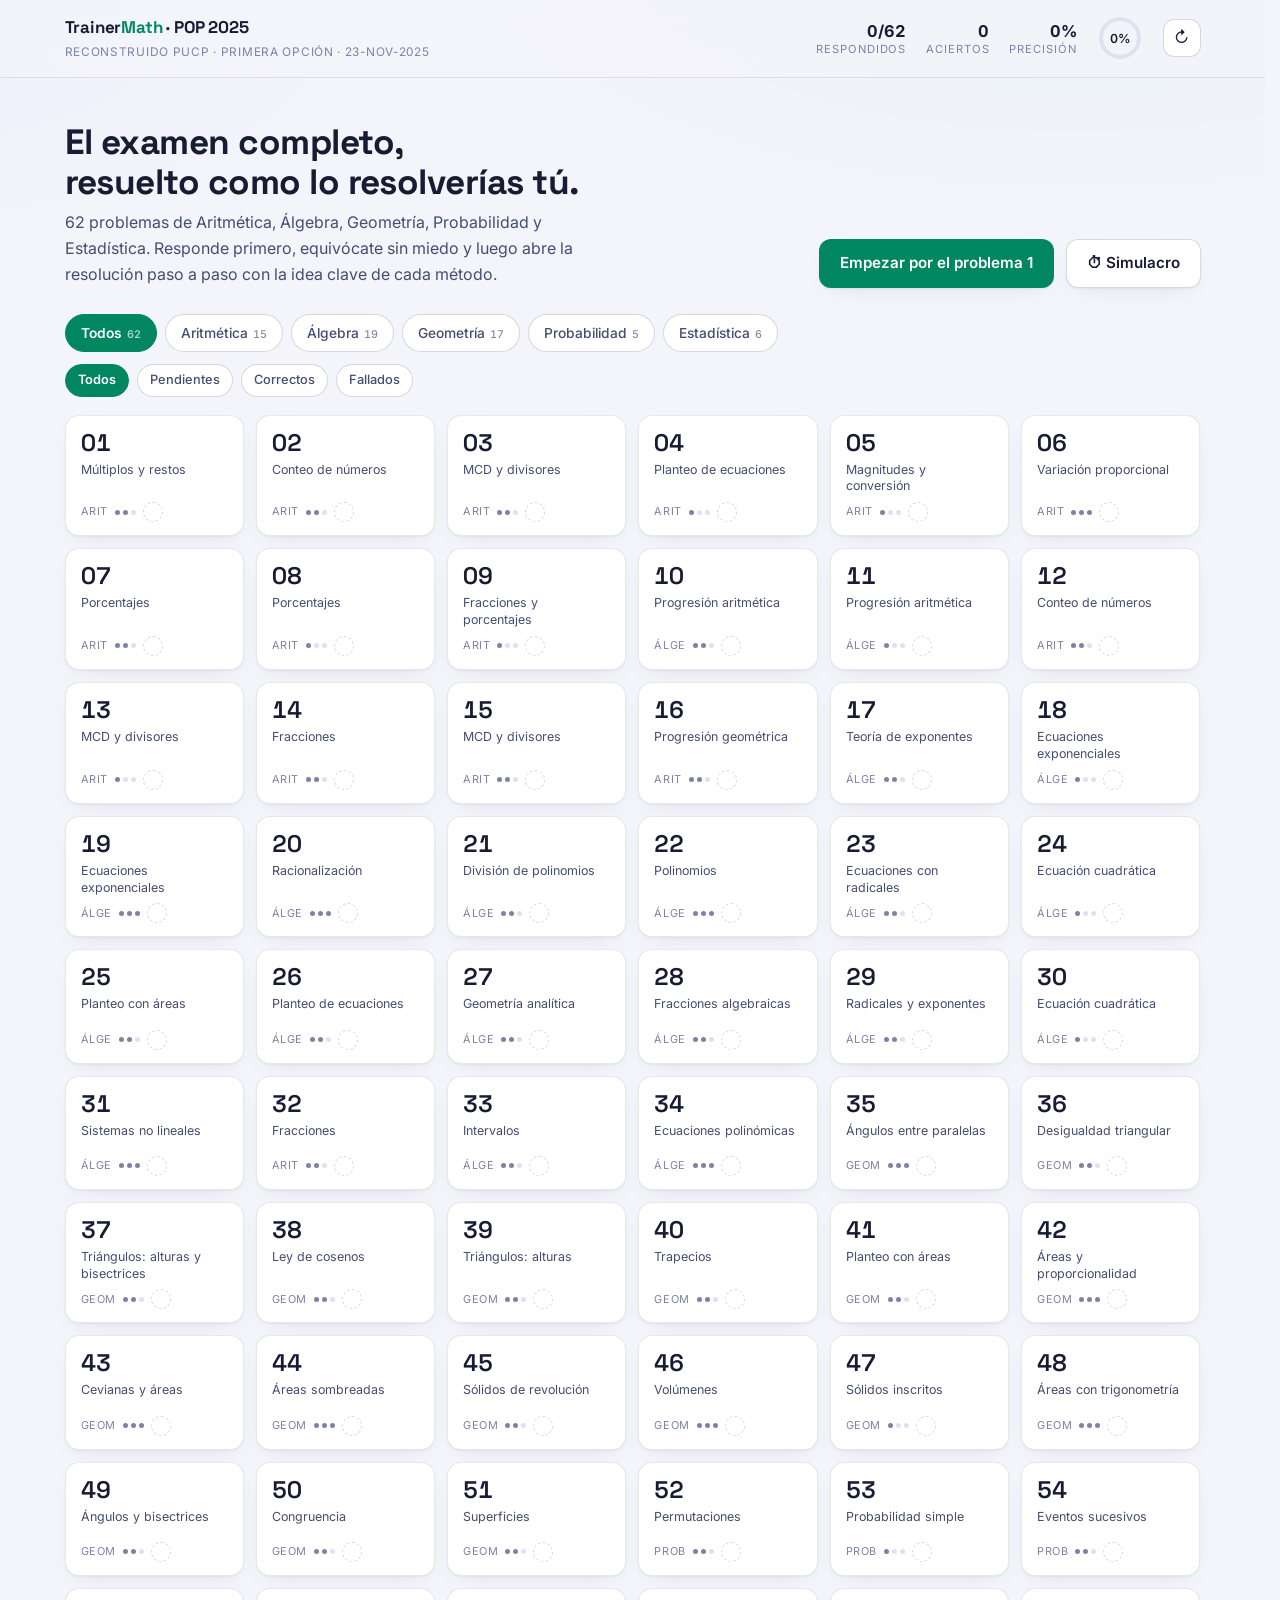
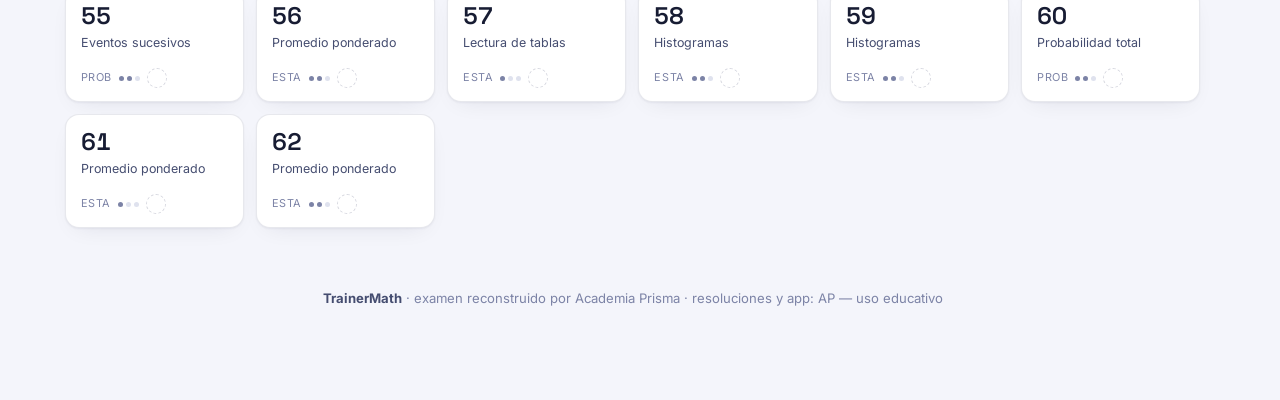
==== index.html @ 72c43c5c "TrainerMath POP 2025: 62 problemas del Reconstruido PUCP resueltos paso a paso (tema light) Co-Autho" ====
<!DOCTYPE html>
<html lang="es">
<head>
<meta charset="utf-8">
<meta name="viewport" content="width=device-width, initial-scale=1">
<title>TrainerMath · POP 2025 — Reconstruido PUCP resuelto</title>
<meta name="description" content="Los 62 problemas del examen reconstruido Primera Opción PUCP 2025 resueltos paso a paso: entrena, responde y aprende el método.">
<link rel="preconnect" href="https://fonts.googleapis.com">
<link rel="preconnect" href="https://fonts.gstatic.com" crossorigin>
<link href="https://fonts.googleapis.com/css2?family=Inter:ital,wght@0,400..750;1,400..600&family=Space+Grotesk:wght@500..700&display=swap" rel="stylesheet">
<link rel="icon" href="data:image/svg+xml,<svg xmlns='http://www.w3.org/2000/svg' viewBox='0 0 100 100'><text y='.9em' font-size='90'>&#128221;</text></svg>">
<style>
:root{
  --bg:#f5f6fb; --s1:#ffffff; --s2:#eef0f8; --s3:#e3e7f4;
  --line:rgba(28,36,80,.10); --line2:rgba(28,36,80,.18);
  --ink:#171c33; --ink2:#454d70; --ink3:#7c83a6;
  --acc:#00805d; --accL:#00a876; --acc2:rgba(0,150,110,.10); --acc3:rgba(0,150,110,.30);
  --bad:#cf3453; --bad2:rgba(207,52,83,.10);
  --ease:cubic-bezier(.32,.72,0,1); --fast:150ms; --med:240ms;
  --r:14px; --rs:10px;
  --sh:0 1px 2px rgba(23,28,51,.05), 0 8px 24px -12px rgba(23,28,51,.12);
}
@supports (color:oklch(0% 0 0)){
  :root{ --bg:oklch(.972 .008 275); --s2:oklch(.945 .012 275); --s3:oklch(.915 .016 275);
         --acc:oklch(.55 .12 165); }
}
*{box-sizing:border-box; margin:0}
html{scrollbar-gutter:stable; color-scheme:light}
body{
  background:var(--bg); color:var(--ink);
  font:400 16px/1.62 Inter,system-ui,-apple-system,"Segoe UI",Roboto,sans-serif;
  -webkit-font-smoothing:antialiased; min-height:100dvh;
  background-image:radial-gradient(1100px 500px at 85% -10%, rgba(0,160,120,.07), transparent 60%),
                   radial-gradient(900px 420px at -10% 0%, rgba(90,110,240,.06), transparent 55%);
  background-attachment:fixed;
}
::selection{background:var(--acc3)}
h1,h2,h3,.dsp{font-family:"Space Grotesk",Inter,system-ui,sans-serif; letter-spacing:-.015em; text-wrap:balance}
button{font:inherit; color:inherit; background:none; border:0; cursor:pointer}
:focus-visible{outline:none; box-shadow:0 0 0 2px var(--bg),0 0 0 4px var(--acc); border-radius:8px}
.num{font-variant-numeric:tabular-nums}

/* ── header ─────────────────────────────────────── */
.top{position:sticky; top:0; z-index:40; backdrop-filter:blur(14px);
  background:color-mix(in srgb, var(--bg) 82%, transparent);
  border-bottom:1px solid var(--line)}
.top-in{max-width:1180px; margin:0 auto; padding:14px 22px; display:flex; align-items:center; gap:18px}
.brand{display:flex; flex-direction:column; gap:2px; min-width:0}
.brand b{font-family:"Space Grotesk"; font-size:1.06rem; letter-spacing:-.01em; white-space:nowrap}
.brand b i{color:var(--acc); font-style:normal}
.brand small{color:var(--ink3); font-size:.74rem; letter-spacing:.06em; text-transform:uppercase; white-space:nowrap}
.tstats{margin-left:auto; display:flex; align-items:center; gap:20px}
.tstat{display:flex; flex-direction:column; align-items:flex-end; line-height:1.25}
.tstat b{font-size:1.02rem; font-variant-numeric:tabular-nums}
.tstat span{font-size:.7rem; color:var(--ink3); text-transform:uppercase; letter-spacing:.08em}
.ring{width:46px; height:46px; flex:none}
.ring circle{fill:none; stroke-width:4}
.ring .bgc{stroke:var(--s3)}
.ring .fgc{stroke:var(--acc); stroke-linecap:round; transform:rotate(-90deg); transform-origin:center;
  transition:stroke-dashoffset .6s var(--ease)}
.ring text{fill:var(--ink); font-size:12.5px; font-weight:600; font-variant-numeric:tabular-nums}

/* ── hero + filtros ─────────────────────────────── */
.wrap{max-width:1180px; margin:0 auto; padding:30px 22px 90px}
.hero{display:flex; align-items:flex-end; justify-content:space-between; gap:24px; margin:14px 0 26px; flex-wrap:wrap}
.hero h1{font-size:clamp(1.5rem,3.4vw,2.2rem); line-height:1.14}
.hero p{color:var(--ink2); max-width:56ch; margin-top:8px; text-wrap:pretty}
.hero .cta{display:flex; gap:12px; flex-wrap:wrap}
.btn{display:inline-flex; align-items:center; gap:9px; padding:11px 20px; border-radius:12px;
  background:var(--s1); border:1px solid var(--line2); font-weight:600; font-size:.95rem;
  box-shadow:var(--sh); transition:transform var(--fast) var(--ease), background var(--fast) linear}
.btn:hover{background:var(--s2); transform:translateY(-1px)}
.btn:active{transform:scale(.97)}
.btn.pri{background:var(--acc); color:#fff; border-color:transparent}
.btn.pri:hover{background:var(--accL)}
.chips{display:flex; gap:8px; flex-wrap:wrap; margin:0 0 12px}
.chip{padding:7px 15px; border-radius:99px; border:1px solid var(--line2); color:var(--ink2);
  font-size:.86rem; font-weight:500; background:var(--s1); transition:all var(--fast) linear}
.chip:hover{color:var(--ink); border-color:var(--ink3)}
.chip[aria-pressed="true"]{background:var(--acc); border-color:var(--acc); color:#fff; font-weight:600}
.chip .ct{opacity:.65; font-size:.78em; margin-left:5px; font-variant-numeric:tabular-nums}
.subchips .chip{padding:5px 12px; font-size:.8rem}

/* ── grid de problemas ──────────────────────────── */
.grid{display:grid; grid-template-columns:repeat(auto-fill,minmax(158px,1fr)); gap:12px; margin-top:18px}
.card{position:relative; text-align:left; background:var(--s1); border:1px solid var(--line);
  border-radius:var(--r); padding:15px 15px 13px; display:flex; flex-direction:column; gap:7px;
  box-shadow:var(--sh);
  transition:transform var(--fast) var(--ease), border-color var(--fast) linear, background var(--fast) linear}
.card:hover{transform:translateY(-2px); border-color:var(--acc3)}
.card:active{transform:scale(.98)}
.card .cn{font-family:"Space Grotesk"; font-size:1.5rem; font-weight:600; line-height:1;
  font-variant-numeric:tabular-nums}
.card .cs{font-size:.78rem; color:var(--ink2); line-height:1.35; min-height:2.1em}
.card .cf{display:flex; align-items:center; gap:7px; margin-top:auto}
.card .tag{font-size:.68rem; letter-spacing:.05em; text-transform:uppercase; color:var(--ink3)}
.card .st{margin-left:auto; width:20px; height:20px; border-radius:99px; display:grid; place-items:center;
  font-size:.72rem; font-weight:800; color:#fff}
.card .st.ok{background:var(--acc)} .card .st.bad{background:var(--bad)}
.card .st.pend{background:none; border:1.5px dashed var(--line2)}
.difd{display:inline-flex; gap:3px}
.difd i{width:5px; height:5px; border-radius:99px; background:var(--s3)}
.difd i.on{background:var(--ink3)}
.empty{grid-column:1/-1; text-align:center; color:var(--ink3); padding:70px 0; border:1px dashed var(--line2); border-radius:var(--r)}

/* ── overlay de problema ────────────────────────── */
.ov{position:fixed; inset:0; z-index:60; display:none; overflow-y:auto; overscroll-behavior:contain;
  background:color-mix(in srgb, var(--bg) 55%, white)}
.ov.on{display:block}
.ov-in{max-width:880px; margin:0 auto; padding:26px 22px 120px}
@media (prefers-reduced-motion:no-preference){
  .ov.on .panel{animation:up var(--med) var(--ease)}
  @keyframes up{from{opacity:0; transform:translateY(14px)}}
}
.ovbar{display:flex; align-items:center; gap:10px; margin-bottom:16px; position:sticky; top:0;
  padding:10px 0; background:color-mix(in srgb, var(--bg) 75%, white); z-index:5}
.ovbar .pos{color:var(--ink3); font-size:.86rem; font-variant-numeric:tabular-nums}
.icob{width:38px; height:38px; border-radius:11px; display:grid; place-items:center;
  background:var(--s1); border:1px solid var(--line2); font-size:1rem;
  transition:transform var(--fast) var(--ease), background var(--fast) linear}
.icob:hover{background:var(--s2)} .icob:active{transform:scale(.94)}
.ovbar .sp{flex:1}
.timer{font-variant-numeric:tabular-nums; color:var(--acc); font-weight:600; font-size:.95rem;
  padding:6px 13px; border:1px solid var(--acc3); border-radius:99px; background:var(--acc2)}
.panel{background:var(--s1); border:1px solid var(--line); border-radius:20px;
  padding:clamp(20px,4vw,34px); box-shadow:var(--sh)}
.phead{display:flex; align-items:center; gap:12px; flex-wrap:wrap; margin-bottom:14px}
.pnum{font-family:"Space Grotesk"; font-weight:700; font-size:1.05rem; color:var(--acc);
  background:var(--acc2); border:1px solid var(--acc3); padding:4px 13px; border-radius:99px;
  font-variant-numeric:tabular-nums}
.ptag{font-size:.8rem; color:var(--ink2); border:1px solid var(--line2); padding:4px 12px; border-radius:99px}
.psub{font-size:.8rem; color:var(--ink3)}
.dupn{font-size:.8rem; color:var(--ink3); font-style:italic}
.enun{font-size:1.06rem; line-height:1.75; text-wrap:pretty}
.fig{margin:20px auto 6px; max-width:560px}
.fig svg{width:100%; height:auto; display:block}
.fig text{font-family:Inter,system-ui,sans-serif; font-size:13.5px}

/* figuras */
.ln{stroke:var(--ink2); stroke-width:1.6; fill:none; stroke-linecap:round; stroke-linejoin:round}
.lnB{stroke:var(--ink3); stroke-width:1.5; fill:none; stroke-linecap:round}
.lnA{stroke:var(--acc); stroke-width:1.7; fill:none; stroke-linecap:round}
.lngrid{stroke:var(--line); stroke-width:.8}
.lndash{stroke:var(--ink3); stroke-width:1.3; stroke-dasharray:4 5; fill:none}
.lndashA{stroke:var(--acc); stroke-width:1.3; stroke-dasharray:4 5; fill:none; opacity:.8}
.ar{stroke:var(--ink3); stroke-width:1.4; fill:none}
.arA{stroke:var(--acc); stroke-width:1.6; fill:none}
.arX{stroke:var(--acc); stroke-width:2.2; fill:none}
.lb{fill:var(--ink); font-weight:500}
.lbdim{fill:var(--ink3); font-size:12.5px}
.lbB{fill:var(--ink2)}
.lbA{fill:var(--acc); font-weight:600}
.lbX{fill:var(--acc); font-weight:700}
.fillA{fill:var(--acc2); stroke:none}
.fillB{fill:rgba(23,28,51,.06); stroke:none}
.fillCut{fill:var(--s1); stroke:none}
.cellA{fill:var(--acc3)}
.ra{fill:none; stroke:var(--ink3); stroke-width:1.2}
.dotO{fill:var(--s1)} .dotC{fill:currentColor}
.bar{fill:var(--acc); opacity:.55}
.bar:hover{opacity:.8}
.dtab{margin:18px auto 4px; border-collapse:collapse; font-size:.95rem; min-width:260px}
.dtab caption{color:var(--ink3); font-size:.8rem; padding-bottom:8px}
.dtab th,.dtab td{border:1px solid var(--line2); padding:7px 18px; text-align:left}
.dtab td{text-align:right; font-variant-numeric:tabular-nums}
.dtab .tot th,.dtab .tot td{color:var(--acc); font-weight:600}

/* opciones */
.opts{display:grid; grid-template-columns:1fr 1fr; gap:11px; margin:24px 0 8px}
@media (max-width:640px){.opts{grid-template-columns:1fr}}
.opt{display:flex; align-items:center; gap:13px; text-align:left; padding:13px 16px;
  background:var(--s2); border:1px solid var(--line2); border-radius:var(--r); font-size:1rem;
  transition:transform var(--fast) var(--ease), border-color var(--fast) linear, background var(--fast) linear}
.opt:hover{border-color:var(--ink3); transform:translateY(-1px)}
.opt:active{transform:scale(.98)}
.opt .L{flex:none; width:30px; height:30px; border-radius:9px; display:grid; place-items:center;
  background:var(--s3); font-weight:700; font-size:.86rem; transition:background var(--fast) linear}
.opt.sel-ok{border-color:var(--acc); background:var(--acc2)}
.opt.sel-ok .L{background:var(--acc); color:#fff}
.opt.sel-bad{border-color:var(--bad); background:var(--bad2)}
.opt.sel-bad .L{background:var(--bad); color:#fff}
.opt.reveal{border-color:var(--acc3)}
.opt.reveal .L{box-shadow:inset 0 0 0 2px var(--acc)}
.opt:disabled{cursor:default}
.opt:disabled:hover{transform:none}
.verdict{display:none; align-items:center; gap:10px; margin:14px 2px 0; font-weight:600}
.verdict.on{display:flex}
.verdict.good{color:var(--acc)} .verdict.bad{color:var(--bad)}
.verdict small{color:var(--ink3); font-weight:400}

/* resolución */
.sol{margin-top:30px; border-top:1px solid var(--line); padding-top:24px}
.sol>h3{font-size:1.02rem; margin-bottom:4px; display:flex; align-items:center; gap:10px}
.sol>h3 .sdots{display:inline-flex; gap:4px; margin-left:auto}
.sdots i{width:7px; height:7px; border-radius:99px; background:var(--s3); transition:background var(--fast) linear}
.sdots i.on{background:var(--acc)}
.lock{color:var(--ink3); font-size:.9rem; padding:14px 0}
.steps{display:flex; flex-direction:column; gap:14px; margin-top:14px}
.step{display:none; background:var(--s2); border:1px solid var(--line); border-radius:var(--r);
  padding:16px 19px}
.step.on{display:block}
@media (prefers-reduced-motion:no-preference){
  .step.on{transition:opacity var(--med) var(--ease), transform var(--med) var(--ease)}
  @starting-style{.step.on{opacity:0; transform:translateY(10px)}}
}
.step h4{font-size:.94rem; display:flex; gap:11px; align-items:baseline; margin-bottom:7px}
.step h4 .k{flex:none; color:var(--acc); font-family:"Space Grotesk"; font-variant-numeric:tabular-nums;
  font-size:.82rem; letter-spacing:.04em}
.step p{color:var(--ink2); font-size:.95rem; text-wrap:pretty}
.step p+p{margin-top:7px}
.step b{color:var(--ink)}
.sbtns{display:flex; gap:11px; margin-top:18px; flex-wrap:wrap}
.answer{display:none; margin-top:16px; padding:15px 19px; border-radius:var(--r);
  background:var(--acc2); border:1px solid var(--acc3); font-size:1.02rem}
.answer.on{display:block}
.answer b{color:var(--acc)}
.idea{display:none; margin-top:12px; padding:14px 19px; border-radius:var(--r);
  background:var(--s2); border:1px dashed var(--acc3); font-size:.92rem; color:var(--ink2)}
.idea.on{display:block}
.idea b{color:var(--acc); font-size:.78rem; letter-spacing:.09em; text-transform:uppercase; display:block; margin-bottom:4px}
.notare{display:none; margin-top:12px; font-size:.83rem; color:var(--ink3); padding:0 4px}
.notare.on{display:block}
.pnav{display:flex; gap:11px; margin-top:26px}
.pnav .btn{flex:1; justify-content:center}

/* matemática */
.mv{font-style:italic; padding:0 .04em}
.fr{display:inline-flex; flex-direction:column; vertical-align:middle; text-align:center;
  margin:0 .16em; line-height:1.2; font-size:.94em}
.fr .fn{border-bottom:1.4px solid currentColor; padding:0 .3em .06em}
.fr .fd{padding:.06em .3em 0}
.fr .fr{font-size:.9em; margin:.1em .1em}
.sqrt{display:inline-flex; align-items:stretch; margin:0 .1em}
.sqrt .rad{font-size:1.12em; line-height:1.25; align-self:flex-end}
.sqrt .vin{border-top:1.5px solid currentColor; padding:.1em .3em 0 .12em}
.sqrt .ridx{font-size:.6em; align-self:flex-start; margin:-.2em -.3em 0 0; z-index:1}
.disp{margin:.8rem 0 .2rem; padding:.78rem 1.05rem; background:color-mix(in srgb, var(--bg) 55%, var(--s1));
  border-left:2px solid var(--acc3); border-radius:11px; font-size:1.05rem; line-height:2;
  overflow-x:auto; font-variant-numeric:tabular-nums}
.disp+.disp{margin-top:.5rem}
.enun .disp{background:color-mix(in srgb, var(--bg) 45%, var(--s1))}
.hlm{color:var(--acc); font-weight:650}
.mrow{white-space:nowrap}
sup,sub{line-height:0}

/* ── simulacro ──────────────────────────────────── */
dialog{border:0; border-radius:20px; background:var(--s1); color:var(--ink); padding:0;
  max-width:430px; width:calc(100vw - 40px); box-shadow:0 30px 80px rgba(23,28,51,.25)}
dialog::backdrop{background:rgba(23,28,51,.35); backdrop-filter:blur(4px)}
.dlg{padding:28px}
.dlg h3{margin-bottom:6px}
.dlg p{color:var(--ink2); font-size:.92rem; margin-bottom:18px}
.dlg .row{display:flex; gap:8px; flex-wrap:wrap; margin:8px 0 18px}
.dlg label{display:block; font-size:.78rem; color:var(--ink3); text-transform:uppercase; letter-spacing:.07em; margin-bottom:7px}
.sumline{display:flex; align-items:center; gap:12px; padding:9px 4px; border-bottom:1px solid var(--line); font-size:.94rem}
.sumline:last-child{border:0}
.sumline .sn{width:34px; color:var(--ink3); font-variant-numeric:tabular-nums}
.sumline .si{margin-left:auto; font-weight:700}
.sumline .si.ok{color:var(--acc)} .sumline .si.bad{color:var(--bad)}
.bigscore{font-family:"Space Grotesk"; font-size:2.6rem; font-weight:700; line-height:1;
  color:var(--acc); margin:10px 0 2px; font-variant-numeric:tabular-nums}
.sumlist{max-height:300px; overflow-y:auto; margin-top:14px}

footer{margin-top:60px; text-align:center; color:var(--ink3); font-size:.82rem}
footer b{color:var(--ink2)}
@media (max-width:720px){
  .tstats{gap:12px} .tstat span{display:none}
  .top-in{padding:12px 16px} .wrap{padding:22px 16px 80px}
  .grid{grid-template-columns:repeat(auto-fill,minmax(128px,1fr)); gap:9px}
  .enun{font-size:1rem}
}
@media (prefers-reduced-motion:reduce){
  *{transition:none !important; animation:none !important}
}
</style>
</head>
<body>

<header class="top">
  <div class="top-in">
    <div class="brand">
      <b>Trainer<i>Math</i> · POP 2025</b>
      <small>Reconstruido PUCP · Primera Opción · 23-nov-2025</small>
    </div>
    <div class="tstats">
      <div class="tstat"><b id="stDone" class="num">0/62</b><span>respondidos</span></div>
      <div class="tstat"><b id="stOk" class="num">0</b><span>aciertos</span></div>
      <div class="tstat"><b id="stAcc" class="num">0%</b><span>precisión</span></div>
      <svg class="ring" viewBox="0 0 46 46" aria-label="progreso">
        <circle class="bgc" cx="23" cy="23" r="19"/>
        <circle class="fgc" id="ringFg" cx="23" cy="23" r="19"/>
        <text id="ringTx" x="23" y="27.5" text-anchor="middle">0%</text>
      </svg>
      <button class="icob" id="stReset" title="Reiniciar progreso" aria-label="Reiniciar progreso">&#8635;</button>
    </div>
  </div>
</header>

<main class="wrap">
  <section class="hero">
    <div>
      <h1>El examen completo,<br>resuelto como lo resolverías tú.</h1>
      <p>62 problemas de Aritmética, Álgebra, Geometría, Probabilidad y Estadística.
      Responde primero, equivócate sin miedo y luego abre la resolución paso a paso
      con la idea clave de cada método.</p>
    </div>
    <div class="cta">
      <button class="btn pri" id="ctaGo">Empezar</button>
      <button class="btn" id="ctaSim">&#9201; Simulacro</button>
    </div>
  </section>

  <div class="chips" id="chips"></div>
  <div class="chips subchips" id="subchips"></div>
  <div class="grid" id="grid"></div>

  <footer>
    <b>TrainerMath</b> · examen reconstruido por Academia Prisma · resoluciones y app: AP — uso educativo
  </footer>
</main>

<!-- overlay problema -->
<div class="ov" id="ov" role="dialog" aria-modal="true" aria-label="Problema">
  <div class="ov-in">
    <div class="ovbar">
      <button class="icob" id="ovClose" aria-label="Cerrar">&#10005;</button>
      <span class="pos" id="ovPos"></span>
      <span class="sp"></span>
      <span class="timer" id="ovTimer" style="display:none">00:00</span>
      <button class="icob" id="ovPrev" aria-label="Anterior">&#8592;</button>
      <button class="icob" id="ovNext" aria-label="Siguiente">&#8594;</button>
    </div>
    <div class="panel">
      <div class="phead" id="pHead"></div>
      <div class="enun" id="pEnun"></div>
      <div class="fig" id="pFig"></div>
      <div class="opts" id="pOpts"></div>
      <div class="verdict" id="pVerdict"></div>
      <div class="sol" id="solZone">
        <h3>Resolución <span class="sdots" id="sdots"></span></h3>
        <div class="lock" id="solLock" style="display:none"></div>
        <div class="steps" id="pSteps"></div>
        <div class="sbtns">
          <button class="btn pri" id="btnStep">Resolver paso a paso</button>
          <button class="btn" id="btnAll">Mostrar todo</button>
        </div>
        <div class="answer" id="pAnswer"></div>
        <div class="idea" id="pIdea"></div>
        <div class="notare" id="pNota"></div>
      </div>
      <div class="pnav" id="pnavRow">
        <button class="btn" onclick="nav(-1)">&#8592; Anterior</button>
        <button class="btn" onclick="nav(1)">Siguiente &#8594;</button>
      </div>
    </div>
  </div>
</div>

<!-- diálogo simulacro -->
<dialog id="dlgSim">
  <div class="dlg">
    <h3>&#9201; Simulacro</h3>
    <p>Preguntas al azar, con cronómetro y sin ver las resoluciones hasta el final.</p>
    <label>Tema</label><div class="row" id="simTemas"></div>
    <label>Cantidad</label><div class="row" id="simCants"></div>
    <div class="row" style="margin-top:6px">
      <button class="btn pri" id="simGo">Comenzar</button>
      <button class="btn" id="simCancel">Cancelar</button>
    </div>
  </div>
</dialog>

<!-- diálogo resumen -->
<dialog id="dlgSum">
  <div class="dlg">
    <h3>Resultado del simulacro</h3>
    <div class="bigscore num" id="sumScore">0/0</div>
    <p id="sumTime"></p>
    <div class="sumlist" id="sumList"></div>
    <div class="row" style="margin-top:16px"><button class="btn pri" id="sumClose">Cerrar</button></div>
  </div>
</dialog>

<script>
const P = [{"n": 1, "tema": "Aritmética", "sub": "Múltiplos y restos", "dif": 2, "enun": "Un libro tiene de 500 a 600 páginas. Si se cuentan de 3 en 3, sobran 2; de 5 en 5, sobran 4; de 7 en 7, sobran 6. ¿Cuántas páginas tiene el libro?", "opts": ["524", "536", "527", "566"], "ans": 0, "steps": [{"t": "Detecta el patrón oculto", "d": "<p>Mira lo que sobra en cada caso: con 3 sobran <b>2<\/b> (falta 1 para completar), con 5 sobran <b>4<\/b> (falta 1), con 7 sobran <b>6<\/b> (falta 1). En los tres casos <b>falta exactamente 1 página<\/b> para que el conteo salga exacto. Ese es el truco del problema: no trabajes con lo que sobra, sino con lo que falta.<\/p>"}, {"t": "Traduce a múltiplos", "d": "<p>Si al número de páginas <i class=\"mv\">N<\/i> le sumamos 1, el conteo de 3 en 3, de 5 en 5 y de 7 en 7 saldría exacto. Es decir:<\/p><div class=\"disp\"><i class=\"mv\">N<\/i> + 1 = múltiplo común de 3, 5 y 7<\/div>"}, {"t": "Usa el MCM", "d": "<p>El menor número que es múltiplo de 3, 5 y 7 a la vez es su MCM. Como son primos entre sí:<\/p><div class=\"disp\">MCM(3; 5; 7) = 3&nbsp;&middot;&nbsp;5&nbsp;&middot;&nbsp;7 = 105<\/div><p>Entonces <i class=\"mv\">N<\/i> + 1 = 105<i class=\"mv\">k<\/i> para algún entero <i class=\"mv\">k<\/i>, o sea <i class=\"mv\">N<\/i> = 105<i class=\"mv\">k<\/i> &minus; 1.<\/p>"}, {"t": "Ubica el valor entre 500 y 600", "d": "<p>Probamos valores de <i class=\"mv\">k<\/i>: con <i class=\"mv\">k<\/i> = 5, <i class=\"mv\">N<\/i> = 525 &minus; 1 = <b>524<\/b> &#10003;. Con <i class=\"mv\">k<\/i> = 6, <i class=\"mv\">N<\/i> = 629 (se pasa). El único valor en el rango es 524.<\/p>"}, {"t": "Verifica", "d": "<p>524 &divide; 3 = 174 y sobran <b>2<\/b> &#10003; &nbsp;·&nbsp; 524 &divide; 5 = 104 y sobran <b>4<\/b> &#10003; &nbsp;·&nbsp; 524 &divide; 7 = 74 y sobran <b>6<\/b> &#10003;. Todo cuadra.<\/p>"}], "idea": "Cuando a todos los conteos les falta lo mismo (aquí, 1), suma esa cantidad y aparece un múltiplo común: N + 1 = MCM·k.", "fig": "", "nota": "", "dup": 0}, {"n": 2, "tema": "Aritmética", "sub": "Conteo de números", "dif": 2, "enun": "¿Cuántos números impares de cuatro cifras son múltiplos de 5 y no tienen la cifra siete?", "opts": ["1204", "648", "900", "764"], "ans": 1, "steps": [{"t": "Fija la última cifra", "d": "<p>Un múltiplo de 5 termina en 0 o en 5. Pero el número debe ser <b>impar<\/b>, así que la última cifra solo puede ser <b>5<\/b>. Ya no hay elección ahí: 1 posibilidad.<\/p>"}, {"t": "Cuenta las opciones de cada cifra", "d": "<p>El número es <i class=\"mv\">a<\/i><i class=\"mv\">b<\/i><i class=\"mv\">c<\/i>5. Ahora contamos cuántos valores puede tomar cada cifra recordando la restricción: <b>no puede aparecer el 7<\/b>.<\/p><p>&bull; Primera cifra <i class=\"mv\">a<\/i>: de 1 a 9, sin el 7 &nbsp;&rarr;&nbsp; <b>8<\/b> opciones.<br>&bull; Segunda cifra <i class=\"mv\">b<\/i>: de 0 a 9, sin el 7 &nbsp;&rarr;&nbsp; <b>9<\/b> opciones.<br>&bull; Tercera cifra <i class=\"mv\">c<\/i>: de 0 a 9, sin el 7 &nbsp;&rarr;&nbsp; <b>9<\/b> opciones.<br>&bull; Cuarta cifra: solo el 5 &nbsp;&rarr;&nbsp; <b>1<\/b> opción.<\/p>"}, {"t": "Multiplica (principio de conteo)", "d": "<p>Cada elección es independiente, así que multiplicamos:<\/p><div class=\"disp\">8&nbsp;&times;&nbsp;9&nbsp;&times;&nbsp;9&nbsp;&times;&nbsp;1 = <span class=\"hlm\">648<\/span><\/div>"}], "idea": "«Impar y múltiplo de 5» obliga a terminar en 5. Después solo es contar opciones por casilla y multiplicar.", "fig": "", "nota": "", "dup": 0}, {"n": 3, "tema": "Aritmética", "sub": "MCD y divisores", "dif": 2, "enun": "Se tiene un terreno rectangular de dimensiones 120 m y 192 m. Se quiere dividir en parcelas cuadradas todas iguales, donde el área de cada una sea de por lo menos 60 m². ¿Cuántas parcelas se obtendrán, si dicha cantidad es máxima?", "opts": ["240", "320", "800", "360"], "ans": 3, "fig": "<svg viewBox=\"0 0 380 236\" role=\"img\" aria-label=\"Terreno de 120 por 192 dividido en parcelas cuadradas de 8 metros\" preserveAspectRatio=\"xMidYMid meet\"><rect class=\"ln\" x=\"46\" y=\"26\" width=\"288\" height=\"180\" fill=\"none\"/><line class=\"lngrid\" x1=\"58.0\" y1=\"26.0\" x2=\"58.0\" y2=\"206.0\"/><line class=\"lngrid\" x1=\"70.0\" y1=\"26.0\" x2=\"70.0\" y2=\"206.0\"/><line class=\"lngrid\" x1=\"82.0\" y1=\"26.0\" x2=\"82.0\" y2=\"206.0\"/><line class=\"lngrid\" x1=\"94.0\" y1=\"26.0\" x2=\"94.0\" y2=\"206.0\"/><line class=\"lngrid\" x1=\"106.0\" y1=\"26.0\" x2=\"106.0\" y2=\"206.0\"/><line class=\"lngrid\" x1=\"118.0\" y1=\"26.0\" x2=\"118.0\" y2=\"206.0\"/><line class=\"lngrid\" x1=\"130.0\" y1=\"26.0\" x2=\"130.0\" y2=\"206.0\"/><line class=\"lngrid\" x1=\"142.0\" y1=\"26.0\" x2=\"142.0\" y2=\"206.0\"/><line class=\"lngrid\" x1=\"154.0\" y1=\"26.0\" x2=\"154.0\" y2=\"206.0\"/><line class=\"lngrid\" x1=\"166.0\" y1=\"26.0\" x2=\"166.0\" y2=\"206.0\"/><line class=\"lngrid\" x1=\"178.0\" y1=\"26.0\" x2=\"178.0\" y2=\"206.0\"/><line class=\"lngrid\" x1=\"190.0\" y1=\"26.0\" x2=\"190.0\" y2=\"206.0\"/><line class=\"lngrid\" x1=\"202.0\" y1=\"26.0\" x2=\"202.0\" y2=\"206.0\"/><line class=\"lngrid\" x1=\"214.0\" y1=\"26.0\" x2=\"214.0\" y2=\"206.0\"/><line class=\"lngrid\" x1=\"226.0\" y1=\"26.0\" x2=\"226.0\" y2=\"206.0\"/><line class=\"lngrid\" x1=\"238.0\" y1=\"26.0\" x2=\"238.0\" y2=\"206.0\"/><line class=\"lngrid\" x1=\"250.0\" y1=\"26.0\" x2=\"250.0\" y2=\"206.0\"/><line class=\"lngrid\" x1=\"262.0\" y1=\"26.0\" x2=\"262.0\" y2=\"206.0\"/><line class=\"lngrid\" x1=\"274.0\" y1=\"26.0\" x2=\"274.0\" y2=\"206.0\"/><line class=\"lngrid\" x1=\"286.0\" y1=\"26.0\" x2=\"286.0\" y2=\"206.0\"/><line class=\"lngrid\" x1=\"298.0\" y1=\"26.0\" x2=\"298.0\" y2=\"206.0\"/><line class=\"lngrid\" x1=\"310.0\" y1=\"26.0\" x2=\"310.0\" y2=\"206.0\"/><line class=\"lngrid\" x1=\"322.0\" y1=\"26.0\" x2=\"322.0\" y2=\"206.0\"/><line class=\"lngrid\" x1=\"46.0\" y1=\"38.0\" x2=\"334.0\" y2=\"38.0\"/><line class=\"lngrid\" x1=\"46.0\" y1=\"50.0\" x2=\"334.0\" y2=\"50.0\"/><line class=\"lngrid\" x1=\"46.0\" y1=\"62.0\" x2=\"334.0\" y2=\"62.0\"/><line class=\"lngrid\" x1=\"46.0\" y1=\"74.0\" x2=\"334.0\" y2=\"74.0\"/><line class=\"lngrid\" x1=\"46.0\" y1=\"86.0\" x2=\"334.0\" y2=\"86.0\"/><line class=\"lngrid\" x1=\"46.0\" y1=\"98.0\" x2=\"334.0\" y2=\"98.0\"/><line class=\"lngrid\" x1=\"46.0\" y1=\"110.0\" x2=\"334.0\" y2=\"110.0\"/><line class=\"lngrid\" x1=\"46.0\" y1=\"122.0\" x2=\"334.0\" y2=\"122.0\"/><line class=\"lngrid\" x1=\"46.0\" y1=\"134.0\" x2=\"334.0\" y2=\"134.0\"/><line class=\"lngrid\" x1=\"46.0\" y1=\"146.0\" x2=\"334.0\" y2=\"146.0\"/><line class=\"lngrid\" x1=\"46.0\" y1=\"158.0\" x2=\"334.0\" y2=\"158.0\"/><line class=\"lngrid\" x1=\"46.0\" y1=\"170.0\" x2=\"334.0\" y2=\"170.0\"/><line class=\"lngrid\" x1=\"46.0\" y1=\"182.0\" x2=\"334.0\" y2=\"182.0\"/><line class=\"lngrid\" x1=\"46.0\" y1=\"194.0\" x2=\"334.0\" y2=\"194.0\"/><rect class=\"cellA\" x=\"46\" y=\"194\" width=\"12\" height=\"12\"/><text class=\"lb\" x=\"190.0\" y=\"228.0\" text-anchor=\"middle\">192 m<\/text><text class=\"lb\" x=\"22.0\" y=\"120.0\" text-anchor=\"middle\">120 m<\/text><text class=\"lbA\" x=\"98.0\" y=\"188.0\" text-anchor=\"start\">8 × 8<\/text><\/svg>", "steps": [{"t": "¿Qué lados puede tener la parcela?", "d": "<p>Para que las parcelas cuadradas de lado <i class=\"mv\">L<\/i> encajen exactas sin sobrar terreno, <i class=\"mv\">L<\/i> debe dividir a 120 y a 192 a la vez. Es decir, <i class=\"mv\">L<\/i> debe ser un <b>divisor común<\/b> de ambos.<\/p><p>Calculamos MCD(120; 192): 120 = 2³·3·5 y 192 = 2⁶·3 &nbsp;&rarr;&nbsp; MCD = 2³·3 = <b>24<\/b>. Los lados posibles son los divisores de 24: 1, 2, 3, 4, 6, 8, 12 y 24.<\/p>"}, {"t": "Aplica la condición del área", "d": "<p>El área de cada parcela debe cumplir <i class=\"mv\">L<\/i>² &ge; 60. Probamos: 6² = 36 (no), <b>8² = 64<\/b> (sí), 12² = 144 (sí), 24² = 576 (sí). Quedan <i class=\"mv\">L<\/i> = 8, 12 o 24.<\/p>"}, {"t": "Maximiza la cantidad de parcelas", "d": "<p>Cuantas <b>más<\/b> parcelas queremos, <b>más pequeña<\/b> debe ser cada una. De los valores permitidos, el menor lado es <i class=\"mv\">L<\/i> = 8 m.<\/p>"}, {"t": "Cuenta las parcelas", "d": "<div class=\"disp\"><span class=\"fr\"><span class=\"fn\">120<\/span><span class=\"fd\">8<\/span><\/span>&nbsp;&times;&nbsp;<span class=\"fr\"><span class=\"fn\">192<\/span><span class=\"fd\">8<\/span><\/span> = 15&nbsp;&times;&nbsp;24 = <span class=\"hlm\">360 parcelas<\/span><\/div><p>Verificación del área: cada parcela mide 8&nbsp;&times;&nbsp;8 = 64 m² &ge; 60 m² &#10003;.<\/p>"}], "idea": "Parcelas cuadradas exactas ⇒ el lado divide al MCD. Máxima cantidad ⇒ el menor lado que cumpla la condición de área.", "nota": "", "dup": 0}, {"n": 4, "tema": "Aritmética", "sub": "Planteo de ecuaciones", "dif": 1, "enun": "Si una persona sube la escalera de un gimnasio de 4 en 4 escalones, daría 4 pasos más que si la sube de 5 en 5. ¿Cuántos escalones tiene dicha escalera?", "opts": ["80", "90", "60", "100"], "ans": 0, "steps": [{"t": "Nombra lo que buscas", "d": "<p>Sea <i class=\"mv\">N<\/i> el total de escalones. Subiendo de 4 en 4 se dan <span class=\"fr\"><span class=\"fn\"><i class=\"mv\">N<\/i><\/span><span class=\"fd\">4<\/span><\/span> pasos, y de 5 en 5 se dan <span class=\"fr\"><span class=\"fn\"><i class=\"mv\">N<\/i><\/span><span class=\"fd\">5<\/span><\/span> pasos.<\/p>"}, {"t": "Traduce la comparación", "d": "<p>«De 4 en 4 daría 4 pasos más que de 5 en 5»:<\/p><div class=\"disp\"><span class=\"fr\"><span class=\"fn\"><i class=\"mv\">N<\/i><\/span><span class=\"fd\">4<\/span><\/span> = <span class=\"fr\"><span class=\"fn\"><i class=\"mv\">N<\/i><\/span><span class=\"fd\">5<\/span><\/span> + 4<\/div>"}, {"t": "Resuelve", "d": "<p>Multiplicamos todo por 20 (el MCM de 4 y 5) para eliminar denominadores:<\/p><div class=\"disp\">5<i class=\"mv\">N<\/i> = 4<i class=\"mv\">N<\/i> + 80&nbsp;&rArr;&nbsp;<span class=\"hlm\"><i class=\"mv\">N<\/i> = 80<\/span><\/div>"}, {"t": "Verifica", "d": "<p>Con 80 escalones: de 4 en 4 son 20 pasos; de 5 en 5 son 16 pasos. Diferencia: 20 &minus; 16 = 4 pasos &#10003;.<\/p>"}], "idea": "Pasos = total ÷ tamaño del paso. La diferencia de pasos da una ecuación lineal directa.", "fig": "", "nota": "", "dup": 0}, {"n": 5, "tema": "Aritmética", "sub": "Magnitudes y conversión", "dif": 1, "enun": "En el planeta «X» los días tienen 10 horas, cada hora tiene 10 minutos y cada minuto tiene 24 segundos. Los segundos del planeta «X» son equivalentes a los de la Tierra. ¿Cuántos días del planeta «X» equivalen a un día del planeta Tierra?", "opts": ["28", "40", "24", "36"], "ans": 3, "steps": [{"t": "Lleva todo a segundos (la unidad común)", "d": "<p>El segundo es la única unidad que vale lo mismo en los dos planetas, así que convertimos ambos días a segundos.<\/p>"}, {"t": "Día del planeta X", "d": "<div class=\"disp\">10 h&nbsp;&times;&nbsp;10 min&nbsp;&times;&nbsp;24 s = 2 400 segundos<\/div>"}, {"t": "Día de la Tierra", "d": "<div class=\"disp\">24 h&nbsp;&times;&nbsp;60 min&nbsp;&times;&nbsp;60 s = 86 400 segundos<\/div>"}, {"t": "Compara", "d": "<div class=\"disp\"><span class=\"fr\"><span class=\"fn\">86 400<\/span><span class=\"fd\">2 400<\/span><\/span> = <span class=\"hlm\">36 días de «X»<\/span><\/div><p>Un día terrestre contiene 36 días del planeta X.<\/p>"}], "idea": "Cuando dos sistemas de medida difieren, convierte todo a la unidad que comparten y divide.", "fig": "", "nota": "", "dup": 0}, {"n": 6, "tema": "Aritmética", "sub": "Variación proporcional", "dif": 3, "enun": "Se tiene la expresión:<div class=\"disp\"><i class=\"mv\">A<\/i> = <i class=\"mv\">B<\/i>&nbsp;&middot;&nbsp;<span class=\"sqrt\"><span class=\"rad\">&#8730;<\/span><span class=\"vin\"><span class=\"fr\"><span class=\"fn\"><i class=\"mv\">n<\/i><\/span><span class=\"fd\"><i class=\"mv\">C<\/i>³<\/span><\/span><\/span><\/span><\/div>¿En qué fracción aumenta <i class=\"mv\">n<\/i>, si <i class=\"mv\">A<\/i> disminuye en sus <span class=\"fr\"><span class=\"fn\">3<\/span><span class=\"fd\">7<\/span><\/span> y <i class=\"mv\">C<\/i> aumenta en sus <span class=\"fr\"><span class=\"fn\">4<\/span><span class=\"fd\">3<\/span><\/span>?", "opts": ["<span class=\"fr\"><span class=\"fn\">27<\/span><span class=\"fd\">112<\/span><\/span>", "<span class=\"fr\"><span class=\"fn\">112<\/span><span class=\"fd\">27<\/span><\/span>", "<span class=\"fr\"><span class=\"fn\">27<\/span><span class=\"fd\">112<\/span><\/span>", "<span class=\"fr\"><span class=\"fn\">85<\/span><span class=\"fd\">27<\/span><\/span>"], "ans": 3, "steps": [{"t": "Despeja n", "d": "<p>Nos preguntan por <i class=\"mv\">n<\/i>, así que primero lo dejamos solo. Elevamos al cuadrado y despejamos:<\/p><div class=\"disp\"><i class=\"mv\">A<\/i>² = <i class=\"mv\">B<\/i>²&nbsp;&middot;&nbsp;<span class=\"fr\"><span class=\"fn\"><i class=\"mv\">n<\/i><\/span><span class=\"fd\"><i class=\"mv\">C<\/i>³<\/span><\/span>&nbsp;&rArr;&nbsp;<i class=\"mv\">n<\/i> = <span class=\"fr\"><span class=\"fn\"><i class=\"mv\">A<\/i>²&nbsp;&middot;&nbsp;<i class=\"mv\">C<\/i>³<\/span><span class=\"fd\"><i class=\"mv\">B<\/i>²<\/span><\/span><\/div><p><i class=\"mv\">B<\/i> no cambia, así que <i class=\"mv\">n<\/i> es proporcional a <i class=\"mv\">A<\/i>²&nbsp;&middot;&nbsp;<i class=\"mv\">C<\/i>³.<\/p>"}, {"t": "Traduce los cambios a factores", "d": "<p>&bull; «<i class=\"mv\">A<\/i> disminuye en sus <span class=\"fr\"><span class=\"fn\">3<\/span><span class=\"fd\">7<\/span><\/span>» significa que pierde 3 de cada 7 partes: queda <span class=\"fr\"><span class=\"fn\">4<\/span><span class=\"fd\">7<\/span><\/span> de su valor.<br>&bull; «<i class=\"mv\">C<\/i> aumenta en sus <span class=\"fr\"><span class=\"fn\">4<\/span><span class=\"fd\">3<\/span><\/span>» significa que gana 4 por cada 3 partes: queda 1 + <span class=\"fr\"><span class=\"fn\">4<\/span><span class=\"fd\">3<\/span><\/span> = <span class=\"fr\"><span class=\"fn\">7<\/span><span class=\"fd\">3<\/span><\/span> de su valor.<\/p>"}, {"t": "Calcula el factor total de n", "d": "<p>Como <i class=\"mv\">n<\/i> &prop; <i class=\"mv\">A<\/i>²&nbsp;&middot;&nbsp;<i class=\"mv\">C<\/i>³, el nuevo valor es:<\/p><div class=\"disp\"><i class=\"mv\">n<\/i>&prime; = <span class=\"mrow\">(<span class=\"fr\"><span class=\"fn\">4<\/span><span class=\"fd\">7<\/span><\/span>)² &nbsp;&middot;&nbsp; (<span class=\"fr\"><span class=\"fn\">7<\/span><span class=\"fd\">3<\/span><\/span>)³ &nbsp;&middot;&nbsp; <i class=\"mv\">n<\/i><\/span> = <span class=\"fr\"><span class=\"fn\">16<\/span><span class=\"fd\">49<\/span><\/span>&nbsp;&middot;&nbsp;<span class=\"fr\"><span class=\"fn\">343<\/span><span class=\"fd\">27<\/span><\/span>&nbsp;&middot;&nbsp;<i class=\"mv\">n<\/i> = <span class=\"hlm\"><span class=\"fr\"><span class=\"fn\">112<\/span><span class=\"fd\">27<\/span><\/span>&nbsp;&middot;&nbsp;<i class=\"mv\">n<\/i><\/span><\/div>"}, {"t": "Cuidado: piden el aumento, no el nuevo valor", "d": "<p>El valor nuevo es <span class=\"fr\"><span class=\"fn\">112<\/span><span class=\"fd\">27<\/span><\/span> del original (esa es la alternativa trampa). El <b>aumento<\/b> es lo que se ganó:<\/p><div class=\"disp\"><i class=\"mv\">n<\/i>&prime; &minus; <i class=\"mv\">n<\/i> = <span class=\"mrow\">(<span class=\"fr\"><span class=\"fn\">112<\/span><span class=\"fd\">27<\/span><\/span> &minus; 1)&nbsp;&middot;&nbsp;<i class=\"mv\">n<\/i><\/span> = <span class=\"hlm\"><span class=\"fr\"><span class=\"fn\">85<\/span><span class=\"fd\">27<\/span><\/span>&nbsp;&middot;&nbsp;<i class=\"mv\">n<\/i><\/span><\/div><p><i class=\"mv\">n<\/i> aumenta en sus <span class=\"fr\"><span class=\"fn\">85<\/span><span class=\"fd\">27<\/span><\/span>.<\/p>"}], "idea": "«Disminuye en sus a/b» ⇒ queda (b−a)/b. «Aumenta en sus a/b» ⇒ queda (b+a)/b. Y el aumento pedido es el factor final menos 1.", "nota": "En el examen reconstruido las alternativas A y C aparecen repetidas (27/112); es una errata de la reconstrucción. La respuesta consistente es 85/27.", "fig": "", "dup": 0}, {"n": 7, "tema": "Aritmética", "sub": "Porcentajes", "dif": 2, "enun": "El precio de un objeto sufre dos descuentos sucesivos del 20%. ¿En qué porcentaje debe aumentar el precio que quedó para obtener el precio original?", "opts": ["52,60%", "36%", "64%", "56,25%"], "ans": 3, "steps": [{"t": "Trabaja con un precio cómodo", "d": "<p>Supón que el precio original es 100 (con porcentajes, elegir 100 siempre simplifica).<\/p>"}, {"t": "Aplica los dos descuentos", "d": "<p>Cada descuento del 20% deja el 80% (factor 0,8):<\/p><div class=\"disp\">100&nbsp;&times;&nbsp;0,8&nbsp;&times;&nbsp;0,8 = 64<\/div><p>Ojo: dos descuentos del 20% <b>no<\/b> son 40%; el segundo se aplica sobre un precio ya rebajado.<\/p>"}, {"t": "Calcula el aumento necesario", "d": "<p>Hay que pasar de 64 a 100, es decir, recuperar 36 unidades... pero ¡sobre una base de 64!<\/p><div class=\"disp\"><span class=\"fr\"><span class=\"fn\">100 &minus; 64<\/span><span class=\"fd\">64<\/span><\/span>&nbsp;&times;&nbsp;100% = <span class=\"fr\"><span class=\"fn\">36<\/span><span class=\"fd\">64<\/span><\/span>&nbsp;&times;&nbsp;100% = <span class=\"hlm\">56,25%<\/span><\/div>"}, {"t": "Por qué 36% es la trampa", "d": "<p>36% sería correcto si la base fuera 100, pero el aumento se aplica sobre 64 (el precio que quedó). Un porcentaje siempre se mide respecto de su base.<\/p>"}], "idea": "Descuentos sucesivos se multiplican como factores (0,8 × 0,8 = 0,64). Para volver al original: (100 − final)/final.", "fig": "", "nota": "", "dup": 0}, {"n": 8, "tema": "Aritmética", "sub": "Porcentajes", "dif": 1, "enun": "Después de una batalla murieron el 5% de los soldados de un ejército, el 20% de los sobrevivientes estaban heridos y 380 resultaron ilesos. ¿Cuántos soldados tenía dicho ejército en total?", "opts": ["400", "500", "600", "700"], "ans": 1, "steps": [{"t": "Sigue la cadena de porcentajes", "d": "<p>Sea <i class=\"mv\">T<\/i> el total. Murió el 5%, así que sobrevive el 95%: 0,95<i class=\"mv\">T<\/i>. De esos sobrevivientes, el 20% está herido, así que el 80% está ileso.<\/p>"}, {"t": "Plantea la ecuación de los ilesos", "d": "<div class=\"disp\">0,95&nbsp;&middot;&nbsp;0,80&nbsp;&middot;&nbsp;<i class=\"mv\">T<\/i> = 380&nbsp;&rArr;&nbsp;0,76<i class=\"mv\">T<\/i> = 380<\/div>"}, {"t": "Despeja", "d": "<div class=\"disp\"><i class=\"mv\">T<\/i> = <span class=\"fr\"><span class=\"fn\">380<\/span><span class=\"fd\">0,76<\/span><\/span> = <span class=\"hlm\">500 soldados<\/span><\/div>"}, {"t": "Verifica", "d": "<p>De 500: mueren 25 (5%), quedan 475. Heridos: 95 (20% de 475). Ilesos: 475 &minus; 95 = 380 &#10003;.<\/p>"}], "idea": "Porcentajes encadenados = producto de factores: «queda el 95% y de eso el 80%» ⇒ 0,95 × 0,80 = 0,76 del total.", "fig": "", "nota": "", "dup": 0}, {"n": 9, "tema": "Aritmética", "sub": "Fracciones y porcentajes", "dif": 1, "enun": "El 75% del planeta es agua y el 25% restante es tierra. Si los <span class=\"fr\"><span class=\"fn\">3<\/span><span class=\"fd\">5<\/span><\/span> de la tierra es cultivable, ¿qué porcentaje representa el terreno cultivable respecto del total?", "opts": ["15%", "10%", "5%", "12,5%"], "ans": 0, "steps": [{"t": "Identifica la parte de la parte", "d": "<p>El terreno cultivable es una fracción (<span class=\"fr\"><span class=\"fn\">3<\/span><span class=\"fd\">5<\/span><\/span>) aplicada sobre otra fracción (el 25% del planeta). «De» significa multiplicar.<\/p>"}, {"t": "Multiplica", "d": "<div class=\"disp\"><span class=\"fr\"><span class=\"fn\">3<\/span><span class=\"fd\">5<\/span><\/span>&nbsp;&times;&nbsp;25% = <span class=\"fr\"><span class=\"fn\">75<\/span><span class=\"fd\">5<\/span><\/span>% = <span class=\"hlm\">15%<\/span><\/div>"}, {"t": "Interpreta", "d": "<p>De cada 100 unidades de superficie del planeta, 25 son tierra y de ellas 15 se pueden cultivar. El cultivable es el <b>15%<\/b> del total.<\/p>"}], "idea": "«Los 3/5 de la tierra» = 3/5 × 25%. La palabra «de» entre fracciones y porcentajes siempre es una multiplicación.", "fig": "", "nota": "", "dup": 0}, {"n": 10, "tema": "Álgebra", "sub": "Progresión aritmética", "dif": 2, "enun": "El cuarto y noveno término de una progresión aritmética son 9 y &minus;6 respectivamente. ¿Hasta qué término se debe sumar para obtener como resultado &minus;21?", "opts": ["12", "13", "14", "15"], "ans": 2, "steps": [{"t": "Encuentra la razón", "d": "<p>Entre el término 4 y el término 9 hay 5 saltos de razón <i class=\"mv\">d<\/i>:<\/p><div class=\"disp\"><i class=\"mv\">a<\/i><sub>9<\/sub> &minus; <i class=\"mv\">a<\/i><sub>4<\/sub> = 5<i class=\"mv\">d<\/i>&nbsp;&rArr;&nbsp;&minus;6 &minus; 9 = 5<i class=\"mv\">d<\/i>&nbsp;&rArr;&nbsp;<span class=\"hlm\"><i class=\"mv\">d<\/i> = &minus;3<\/span><\/div>"}, {"t": "Encuentra el primer término", "d": "<div class=\"disp\"><i class=\"mv\">a<\/i><sub>4<\/sub> = <i class=\"mv\">a<\/i><sub>1<\/sub> + 3<i class=\"mv\">d<\/i>&nbsp;&rArr;&nbsp;9 = <i class=\"mv\">a<\/i><sub>1<\/sub> &minus; 9&nbsp;&rArr;&nbsp;<span class=\"hlm\"><i class=\"mv\">a<\/i><sub>1<\/sub> = 18<\/span><\/div><p>La progresión es 18, 15, 12, 9, 6, 3, 0, &minus;3, &minus;6, ...<\/p>"}, {"t": "Plantea la suma de n términos", "d": "<div class=\"disp\"><i class=\"mv\">S<\/i><sub><i class=\"mv\">n<\/i><\/sub> = <span class=\"fr\"><span class=\"fn\"><i class=\"mv\">n<\/i><\/span><span class=\"fd\">2<\/span><\/span><span class=\"mrow\">[2<i class=\"mv\">a<\/i><sub>1<\/sub> + (<i class=\"mv\">n<\/i>&minus;1)<i class=\"mv\">d<\/i>]<\/span> = <span class=\"fr\"><span class=\"fn\"><i class=\"mv\">n<\/i><\/span><span class=\"fd\">2<\/span><\/span>[36 &minus; 3(<i class=\"mv\">n<\/i>&minus;1)] = &minus;21<\/div>"}, {"t": "Resuelve la cuadrática", "d": "<p>Multiplicando por 2 y ordenando:<\/p><div class=\"disp\"><i class=\"mv\">n<\/i>(39 &minus; 3<i class=\"mv\">n<\/i>) = &minus;42&nbsp;&rArr;&nbsp;<i class=\"mv\">n<\/i>² &minus; 13<i class=\"mv\">n<\/i> &minus; 14 = 0&nbsp;&rArr;&nbsp;(<i class=\"mv\">n<\/i> &minus; 14)(<i class=\"mv\">n<\/i> + 1) = 0<\/div><p>Como <i class=\"mv\">n<\/i> debe ser positivo: <span class=\"hlm\"><i class=\"mv\">n<\/i> = 14<\/span>.<\/p>"}, {"t": "Verifica con la suma directa", "d": "<p>Suma de los 14 primeros: <span class=\"fr\"><span class=\"fn\">14<\/span><span class=\"fd\">2<\/span><\/span>·(18 + <i class=\"mv\">a<\/i><sub>14<\/sub>) = 7·(18 &minus; 21) = 7·(&minus;3) = &minus;21 &#10003; (donde <i class=\"mv\">a<\/i><sub>14<\/sub> = 18 + 13·(&minus;3) = &minus;21).<\/p>"}], "idea": "En una PA: aₘ − aₙ = (m−n)·d. Con a₁ y d, la suma Sₙ produce una cuadrática en n; descarta la raíz negativa.", "fig": "", "nota": "", "dup": 0}, {"n": 11, "tema": "Álgebra", "sub": "Progresión aritmética", "dif": 1, "enun": "En una progresión aritmética, la diferencia del décimo y segundo término es 48. Calcular la diferencia del sexto y cuarto término.", "opts": ["6", "12", "18", "24"], "ans": 1, "steps": [{"t": "Cuenta los saltos", "d": "<p>Del término 2 al término 10 hay 10 &minus; 2 = 8 saltos de razón:<\/p><div class=\"disp\"><i class=\"mv\">a<\/i><sub>10<\/sub> &minus; <i class=\"mv\">a<\/i><sub>2<\/sub> = 8<i class=\"mv\">d<\/i> = 48&nbsp;&rArr;&nbsp;<span class=\"hlm\"><i class=\"mv\">d<\/i> = 6<\/span><\/div>"}, {"t": "Aplica lo mismo al otro par", "d": "<p>Del término 4 al término 6 hay 2 saltos:<\/p><div class=\"disp\"><i class=\"mv\">a<\/i><sub>6<\/sub> &minus; <i class=\"mv\">a<\/i><sub>4<\/sub> = 2<i class=\"mv\">d<\/i> = 2&nbsp;&times;&nbsp;6 = <span class=\"hlm\">12<\/span><\/div>"}], "idea": "aₘ − aₙ = (m − n)·d: la diferencia entre términos solo depende de cuántos saltos hay entre ellos.", "fig": "", "nota": "", "dup": 0}, {"n": 12, "tema": "Aritmética", "sub": "Conteo de números", "dif": 2, "enun": "¿Cuántos números impares de cuatro cifras son múltiplos de 5 y no tienen la cifra siete?", "opts": ["1 204", "648", "900", "764"], "ans": 1, "dup": 2, "steps": [{"t": "Es el mismo problema 2 del examen", "d": "<p>El examen reconstruido repite esta pregunta (apareció como problema 2). La resolvemos igual de rápido.<\/p>"}, {"t": "Última cifra obligada", "d": "<p>Múltiplo de 5 e impar &nbsp;&rarr;&nbsp; termina en <b>5<\/b>.<\/p>"}, {"t": "Cuenta y multiplica", "d": "<p>Primera cifra: 8 opciones (1–9 sin el 7); segunda y tercera: 9 opciones cada una (0–9 sin el 7); última: fija.<\/p><div class=\"disp\">8&nbsp;&times;&nbsp;9&nbsp;&times;&nbsp;9 = <span class=\"hlm\">648<\/span><\/div>"}], "idea": "Idéntico al problema 2: terminar en 5 es obligatorio, luego se cuenta casilla por casilla.", "fig": "", "nota": ""}, {"n": 13, "tema": "Aritmética", "sub": "MCD y divisores", "dif": 1, "enun": "Calcular el MCD de 24, 72 y 120.", "opts": ["24", "120", "4", "360"], "ans": 0, "steps": [{"t": "Observa antes de calcular", "d": "<p>72 = 3&nbsp;&times;&nbsp;24 y 120 = 5&nbsp;&times;&nbsp;24: los tres números son múltiplos de 24. Si el menor de los números divide a los demás, él mismo es el MCD.<\/p>"}, {"t": "Confirma con descomposición", "d": "<div class=\"disp\">24 = 2³&nbsp;&middot;&nbsp;3&nbsp;&nbsp;&nbsp;72 = 2³&nbsp;&middot;&nbsp;3²&nbsp;&nbsp;&nbsp;120 = 2³&nbsp;&middot;&nbsp;3&nbsp;&middot;&nbsp;5<\/div><p>Tomamos los factores comunes con su menor exponente: 2³&nbsp;&middot;&nbsp;3 = <span class=\"hlm\">24<\/span>.<\/p>"}, {"t": "Descarta la trampa", "d": "<p>360 es el MCM (el mínimo común múltiplo), no el MCD. Es el error clásico de este tipo de pregunta.<\/p>"}], "idea": "Si el menor número divide a todos los demás, ese número ya es el MCD. Y no confundas MCD (común a los divisores) con MCM.", "fig": "", "nota": "", "dup": 0}, {"n": 14, "tema": "Aritmética", "sub": "Fracciones", "dif": 2, "enun": "Si&nbsp;&nbsp;<i class=\"mv\">A<\/i> = <span class=\"mrow\">(<span class=\"fr\"><span class=\"fn\">1<\/span><span class=\"fd\"><span class=\"fr\"><span class=\"fn\">1<\/span><span class=\"fd\">3<\/span><\/span><\/span><\/span>)³ + (<span class=\"fr\"><span class=\"fn\">1<\/span><span class=\"fd\"><span class=\"fr\"><span class=\"fn\">2<\/span><span class=\"fd\">5<\/span><\/span><\/span><\/span>)² + (<span class=\"fr\"><span class=\"fn\">1<\/span><span class=\"fd\"><span class=\"fr\"><span class=\"fn\">4<\/span><span class=\"fd\">11<\/span><\/span><\/span><\/span>)<\/span>,&nbsp;&nbsp;calcular <span class=\"sqrt\"><span class=\"rad\">&#8730;<\/span><span class=\"vin\"><i class=\"mv\">A<\/i><\/span><\/span>.", "opts": ["5", "6", "7", "8"], "ans": 1, "steps": [{"t": "Invierte cada fracción compuesta", "d": "<p>Dividir 1 entre una fracción es lo mismo que <b>invertirla<\/b>:<\/p><div class=\"disp\"><span class=\"fr\"><span class=\"fn\">1<\/span><span class=\"fd\"><span class=\"fr\"><span class=\"fn\">1<\/span><span class=\"fd\">3<\/span><\/span><\/span><\/span> = 3&nbsp;&nbsp;&nbsp;&nbsp;<span class=\"fr\"><span class=\"fn\">1<\/span><span class=\"fd\"><span class=\"fr\"><span class=\"fn\">2<\/span><span class=\"fd\">5<\/span><\/span><\/span><\/span> = <span class=\"fr\"><span class=\"fn\">5<\/span><span class=\"fd\">2<\/span><\/span>&nbsp;&nbsp;&nbsp;&nbsp;<span class=\"fr\"><span class=\"fn\">1<\/span><span class=\"fd\"><span class=\"fr\"><span class=\"fn\">4<\/span><span class=\"fd\">11<\/span><\/span><\/span><\/span> = <span class=\"fr\"><span class=\"fn\">11<\/span><span class=\"fd\">4<\/span><\/span><\/div>"}, {"t": "Aplica las potencias", "d": "<div class=\"disp\">3³ = 27&nbsp;&nbsp;&nbsp;&nbsp;<span class=\"mrow\">(<span class=\"fr\"><span class=\"fn\">5<\/span><span class=\"fd\">2<\/span><\/span>)² = <span class=\"fr\"><span class=\"fn\">25<\/span><span class=\"fd\">4<\/span><\/span><\/span><\/div>"}, {"t": "Suma", "d": "<div class=\"disp\"><i class=\"mv\">A<\/i> = 27 + <span class=\"fr\"><span class=\"fn\">25<\/span><span class=\"fd\">4<\/span><\/span> + <span class=\"fr\"><span class=\"fn\">11<\/span><span class=\"fd\">4<\/span><\/span> = 27 + <span class=\"fr\"><span class=\"fn\">36<\/span><span class=\"fd\">4<\/span><\/span> = 27 + 9 = <span class=\"hlm\">36<\/span><\/div><p>Bonito detalle: <span class=\"fr\"><span class=\"fn\">25<\/span><span class=\"fd\">4<\/span><\/span> y <span class=\"fr\"><span class=\"fn\">11<\/span><span class=\"fd\">4<\/span><\/span> ya tienen el mismo denominador y suman exactamente 9.<\/p>"}, {"t": "Responde lo pedido", "d": "<div class=\"disp\"><span class=\"sqrt\"><span class=\"rad\">&#8730;<\/span><span class=\"vin\"><i class=\"mv\">A<\/i><\/span><\/span> = <span class=\"sqrt\"><span class=\"rad\">&#8730;<\/span><span class=\"vin\">36<\/span><\/span> = <span class=\"hlm\">6<\/span><\/div>"}], "idea": "1 ÷ (a/b) = b/a. Tras invertir, agrupa las fracciones de igual denominador antes de sumar.", "nota": "En el PDF reconstruido la línea «calcular …» quedó cortada; con las alternativas 5–8, lo pedido es √A (A = 36 ⇒ 6).", "fig": "", "dup": 0}, {"n": 15, "tema": "Aritmética", "sub": "MCD y divisores", "dif": 2, "enun": "Si MCD(5<i class=\"mv\">m<\/i>; 11<i class=\"mv\">m<\/i>) = 49, calcular:<div class=\"disp\"><span class=\"sqrt\"><span class=\"rad\">&#8730;<\/span><span class=\"vin\"><i class=\"mv\">m<\/i> &minus; 13<\/span><\/span> + <span class=\"sqrt\"><span class=\"rad\">&#8730;<\/span><span class=\"vin\"><i class=\"mv\">m<\/i> + 15<\/span><\/span><\/div>", "opts": ["13", "14", "15", "16"], "ans": 1, "steps": [{"t": "Usa la propiedad del MCD con factor común", "d": "<p>Si multiplicas dos números por una misma cantidad, el MCD queda multiplicado por ella:<\/p><div class=\"disp\">MCD(5<i class=\"mv\">m<\/i>; 11<i class=\"mv\">m<\/i>) = <i class=\"mv\">m<\/i>&nbsp;&middot;&nbsp;MCD(5; 11)<\/div>"}, {"t": "Halla m", "d": "<p>5 y 11 son primos entre sí, así que MCD(5; 11) = 1:<\/p><div class=\"disp\"><i class=\"mv\">m<\/i>&nbsp;&middot;&nbsp;1 = 49&nbsp;&rArr;&nbsp;<span class=\"hlm\"><i class=\"mv\">m<\/i> = 49<\/span><\/div>"}, {"t": "Evalúa la expresión", "d": "<div class=\"disp\"><span class=\"sqrt\"><span class=\"rad\">&#8730;<\/span><span class=\"vin\">49 &minus; 13<\/span><\/span> + <span class=\"sqrt\"><span class=\"rad\">&#8730;<\/span><span class=\"vin\">49 + 15<\/span><\/span> = <span class=\"sqrt\"><span class=\"rad\">&#8730;<\/span><span class=\"vin\">36<\/span><\/span> + <span class=\"sqrt\"><span class=\"rad\">&#8730;<\/span><span class=\"vin\">64<\/span><\/span> = 6 + 8 = <span class=\"hlm\">14<\/span><\/div>"}], "idea": "MCD(ka; kb) = k·MCD(a; b). Con a y b primos entre sí, el MCD «hereda» directamente el factor común k.", "fig": "", "nota": "", "dup": 0}, {"n": 16, "tema": "Aritmética", "sub": "Progresión geométrica", "dif": 2, "enun": "De un recipiente A, el primer día se sacan 5 litros, el segundo día 10 litros, el tercer día 20 litros y así sucesivamente. De un recipiente B, el primer día se sacan 2 litros, el segundo día 4 litros, el tercer día 8 litros y así sucesivamente. La extracción se realizó la misma cantidad de días y lo extraído de cada recipiente el último día se diferencia en 96 litros. ¿Cuántos litros se extrajeron de los dos recipientes?", "opts": ["441", "442", "443", "444"], "ans": 0, "steps": [{"t": "Reconoce las dos progresiones", "d": "<p>Ambas extracciones se duplican cada día (razón 2):<\/p><p>&bull; Recipiente A: 5, 10, 20, ... &nbsp;&rarr;&nbsp; día <i class=\"mv\">n<\/i>: 5&nbsp;&middot;&nbsp;2<sup><i class=\"mv\">n<\/i>&minus;1<\/sup><br>&bull; Recipiente B: 2, 4, 8, ... &nbsp;&rarr;&nbsp; día <i class=\"mv\">n<\/i>: 2&nbsp;&middot;&nbsp;2<sup><i class=\"mv\">n<\/i>&minus;1<\/sup><\/p>"}, {"t": "Usa el dato del último día", "d": "<div class=\"disp\">5&nbsp;&middot;&nbsp;2<sup><i class=\"mv\">n<\/i>&minus;1<\/sup> &minus; 2&nbsp;&middot;&nbsp;2<sup><i class=\"mv\">n<\/i>&minus;1<\/sup> = 96&nbsp;&rArr;&nbsp;3&nbsp;&middot;&nbsp;2<sup><i class=\"mv\">n<\/i>&minus;1<\/sup> = 96&nbsp;&rArr;&nbsp;2<sup><i class=\"mv\">n<\/i>&minus;1<\/sup> = 32<\/div><p>Como 32 = 2⁵: <span class=\"hlm\"><i class=\"mv\">n<\/i> = 6 días<\/span>.<\/p>"}, {"t": "Suma las dos progresiones geométricas", "d": "<p>Suma de una PG: <i class=\"mv\">S<\/i> = <i class=\"mv\">a<\/i><sub>1<\/sub>·<span class=\"fr\"><span class=\"fn\"><i class=\"mv\">r<\/i><sup><i class=\"mv\">n<\/i><\/sup> &minus; 1<\/span><span class=\"fd\"><i class=\"mv\">r<\/i> &minus; 1<\/span><\/span>. Con razón 2 y 6 días: 2⁶ &minus; 1 = 63.<\/p><div class=\"disp\"><i class=\"mv\">S<\/i><sub>A<\/sub> = 5&nbsp;&middot;&nbsp;63 = 315&nbsp;&nbsp;&nbsp;&nbsp;<i class=\"mv\">S<\/i><sub>B<\/sub> = 2&nbsp;&middot;&nbsp;63 = 126<\/div>"}, {"t": "Total", "d": "<div class=\"disp\">315 + 126 = <span class=\"hlm\">441 litros<\/span><\/div><p>Verificación del dato: día 6 &nbsp;&rarr;&nbsp; A saca 160 L y B saca 64 L; 160 &minus; 64 = 96 &#10003;.<\/p>"}], "idea": "Dos PG con la misma razón: su diferencia día a día también es una PG. Y la suma con razón 2 vale a₁·(2ⁿ − 1).", "fig": "", "nota": "", "dup": 0}, {"n": 17, "tema": "Álgebra", "sub": "Teoría de exponentes", "dif": 2, "enun": "Se conoce lo siguiente:<div class=\"disp\"><i class=\"mv\">A<\/i> = <span class=\"fr\"><span class=\"fn\">5<sup><i class=\"mv\">x<\/i>+4<\/sup> &minus; 5<sup><i class=\"mv\">x<\/i>+2<\/sup><\/span><span class=\"fd\">5<sup><i class=\"mv\">x<\/i><\/sup><\/span><\/span>&nbsp;&nbsp;&nbsp;&nbsp;<i class=\"mv\">B<\/i> = <span class=\"fr\"><span class=\"fn\">3<sup><i class=\"mv\">y<\/i>+5<\/sup> &minus; 3<sup><i class=\"mv\">y<\/i>+3<\/sup><\/span><span class=\"fd\">3<sup><i class=\"mv\">y<\/i><\/sup><\/span><\/span><\/div>Calcule el valor de <span class=\"fr\"><span class=\"fn\">36<i class=\"mv\">A<\/i><\/span><span class=\"fd\"><i class=\"mv\">B<\/i><\/span><\/span>.", "opts": ["200", "150", "50", "100"], "ans": 3, "steps": [{"t": "Divide cada potencia entre el denominador", "d": "<p>Al dividir potencias de la misma base se restan los exponentes; la <i class=\"mv\">x<\/i> desaparece:<\/p><div class=\"disp\"><i class=\"mv\">A<\/i> = 5<sup><i class=\"mv\">x<\/i>+4&minus;<i class=\"mv\">x<\/i><\/sup> &minus; 5<sup><i class=\"mv\">x<\/i>+2&minus;<i class=\"mv\">x<\/i><\/sup> = 5⁴ &minus; 5² = 625 &minus; 25 = <span class=\"hlm\">600<\/span><\/div>"}, {"t": "Lo mismo con B", "d": "<div class=\"disp\"><i class=\"mv\">B<\/i> = 3⁵ &minus; 3³ = 243 &minus; 27 = <span class=\"hlm\">216<\/span><\/div><p>Ese es el sentido del problema: las variables solo estaban de adorno.<\/p>"}, {"t": "Evalúa lo pedido", "d": "<div class=\"disp\"><span class=\"fr\"><span class=\"fn\">36&nbsp;&middot;&nbsp;600<\/span><span class=\"fd\">216<\/span><\/span> = <span class=\"fr\"><span class=\"fn\">21 600<\/span><span class=\"fd\">216<\/span><\/span> = <span class=\"hlm\">100<\/span><\/div>"}], "idea": "a^(x+k)/a^x = a^k: cuando toda la expresión comparte base, las variables del exponente se cancelan solas.", "fig": "", "nota": "", "dup": 0}, {"n": 18, "tema": "Álgebra", "sub": "Ecuaciones exponenciales", "dif": 1, "enun": "Resolver: (25)<sup>3<i class=\"mv\">x<\/i> + 1<\/sup> = (625)<sup><i class=\"mv\">x<\/i> &minus; 3<\/sup>", "opts": ["CS = {7}", "CS = {&minus;2}", "CS = {&minus;7}", "CS = {2}"], "ans": 2, "steps": [{"t": "Lleva todo a base 5", "d": "<p>25 = 5² y 625 = 5⁴, así que reescribimos ambos lados:<\/p><div class=\"disp\">5<sup>2(3<i class=\"mv\">x<\/i>+1)<\/sup> = 5<sup>4(<i class=\"mv\">x<\/i>&minus;3)<\/sup><\/div>"}, {"t": "Iguala exponentes", "d": "<p>Con bases iguales, los exponentes deben ser iguales:<\/p><div class=\"disp\">6<i class=\"mv\">x<\/i> + 2 = 4<i class=\"mv\">x<\/i> &minus; 12<\/div>"}, {"t": "Despeja", "d": "<div class=\"disp\">2<i class=\"mv\">x<\/i> = &minus;14&nbsp;&rArr;&nbsp;<span class=\"hlm\"><i class=\"mv\">x<\/i> = &minus;7<\/span><\/div><p>CS = {&minus;7}.<\/p>"}, {"t": "Verifica", "d": "<p>Exponente izquierdo: 2(3·(&minus;7)+1) = &minus;40. Exponente derecho: 4(&minus;7&minus;3) = &minus;40 &#10003;.<\/p>"}], "idea": "Ecuación exponencial: expresa ambos lados en la misma base y pasa a igualar exponentes.", "fig": "", "nota": "", "dup": 0}, {"n": 19, "tema": "Álgebra", "sub": "Ecuaciones exponenciales", "dif": 3, "enun": "Halle el valor de <i class=\"mv\">x<\/i> en la siguiente ecuación:<div class=\"disp\"><span class=\"sqrt\"><sup class=\"ridx\">4<\/sup><span class=\"rad\">&#8730;<\/span><span class=\"vin\"><span class=\"fr\"><span class=\"fn\">2&nbsp;&middot;&nbsp;<span class=\"sqrt\"><span class=\"rad\">&#8730;<\/span><span class=\"vin\">4<\/span><\/span><sup>23<\/sup> + 4<sup><i class=\"mv\">x<\/i><\/sup><\/span><span class=\"fd\">4<sup><i class=\"mv\">x<\/i>+4<\/sup> + 1<\/span><\/span><\/span><\/span> = 4<\/div>", "opts": ["16", "8", "4", "2"], "ans": 2, "steps": [{"t": "Ordena el numerador", "d": "<p>Primero simplifica 2&nbsp;&middot;&nbsp;(<span class=\"sqrt\"><span class=\"rad\">&#8730;<\/span><span class=\"vin\">4<\/span><\/span>)<sup>23<\/sup> = 2&nbsp;&middot;&nbsp;2<sup>23<\/sup> = 2<sup>24<\/sup>. Y como 2<sup>24<\/sup> = (2²)<sup>12<\/sup>, esto es <span class=\"hlm\">4<sup>12<\/sup><\/span>. Todo queda en base 4.<\/p>"}, {"t": "Elimina la raíz cuarta", "d": "<p>Elevamos ambos lados a la cuarta potencia:<\/p><div class=\"disp\"><span class=\"fr\"><span class=\"fn\">4<sup>12<\/sup> + 4<sup><i class=\"mv\">x<\/i><\/sup><\/span><span class=\"fd\">4<sup><i class=\"mv\">x<\/i>+4<\/sup> + 1<\/span><\/span> = 4⁴<\/div>"}, {"t": "Multiplica en cruz", "d": "<div class=\"disp\">4<sup>12<\/sup> + 4<sup><i class=\"mv\">x<\/i><\/sup> = 4⁴&nbsp;&middot;&nbsp;4<sup><i class=\"mv\">x<\/i>+4<\/sup> + 4⁴ = 4<sup><i class=\"mv\">x<\/i>+8<\/sup> + 4⁴<\/div>"}, {"t": "Compara término a término", "d": "<p>Busca que los dos lados tengan la misma forma. Si <i class=\"mv\">x<\/i> = 4:<\/p><div class=\"disp\">4<sup>12<\/sup> + 4⁴ = 4<sup>12<\/sup> + 4⁴ &#10003;<\/div><p>Los términos se emparejan exactamente (4<sup>x+8<\/sup> = 4<sup>12<\/sup> y 4<sup>x<\/sup> = 4⁴), así que <span class=\"hlm\"><i class=\"mv\">x<\/i> = 4<\/span>.<\/p>"}], "idea": "Unifica la base (aquí, todo a base 4), elimina la raíz elevando, y busca que ambos lados queden con la misma estructura.", "fig": "", "nota": "", "dup": 0}, {"n": 20, "tema": "Álgebra", "sub": "Racionalización", "dif": 3, "enun": "Si se cumple que:<div class=\"disp\"><span class=\"fr\"><span class=\"fn\">3<\/span><span class=\"fd\"><span class=\"sqrt\"><sup class=\"ridx\">3<\/sup><span class=\"rad\">&#8730;<\/span><span class=\"vin\">4<\/span><\/span> &minus; 1<\/span><\/span> = <span class=\"sqrt\"><sup class=\"ridx\">3<\/sup><span class=\"rad\">&#8730;<\/span><span class=\"vin\"><i class=\"mv\">a<\/i><\/span><\/span> + <span class=\"sqrt\"><sup class=\"ridx\">3<\/sup><span class=\"rad\">&#8730;<\/span><span class=\"vin\"><i class=\"mv\">b<\/i><\/span><\/span> + <span class=\"sqrt\"><sup class=\"ridx\">3<\/sup><span class=\"rad\">&#8730;<\/span><span class=\"vin\"><i class=\"mv\">c<\/i><\/span><\/span><\/div>halle <i class=\"mv\">a<\/i> + <i class=\"mv\">b<\/i> + <i class=\"mv\">c<\/i>.", "opts": ["4", "16", "20", "21"], "ans": 3, "steps": [{"t": "Reconoce la identidad útil", "d": "<p>Para racionalizar denominadores con raíces cúbicas se usa la diferencia de cubos:<\/p><div class=\"disp\"><i class=\"mv\">t<\/i>³ &minus; 1 = (<i class=\"mv\">t<\/i> &minus; 1)(<i class=\"mv\">t<\/i>² + <i class=\"mv\">t<\/i> + 1)<\/div><p>Aquí conviene llamar <i class=\"mv\">t<\/i> = <span class=\"sqrt\"><sup class=\"ridx\">3<\/sup><span class=\"rad\">&#8730;<\/span><span class=\"vin\">4<\/span><\/span>, de modo que <i class=\"mv\">t<\/i>³ = 4.<\/p>"}, {"t": "Multiplica por el factor racionalizante", "d": "<div class=\"disp\"><span class=\"fr\"><span class=\"fn\">3<\/span><span class=\"fd\"><i class=\"mv\">t<\/i> &minus; 1<\/span><\/span>&nbsp;&middot;&nbsp;<span class=\"fr\"><span class=\"fn\"><i class=\"mv\">t<\/i>² + <i class=\"mv\">t<\/i> + 1<\/span><span class=\"fd\"><i class=\"mv\">t<\/i>² + <i class=\"mv\">t<\/i> + 1<\/span><\/span> = <span class=\"fr\"><span class=\"fn\">3(<i class=\"mv\">t<\/i>² + <i class=\"mv\">t<\/i> + 1)<\/span><span class=\"fd\"><i class=\"mv\">t<\/i>³ &minus; 1<\/span><\/span> = <span class=\"fr\"><span class=\"fn\">3(<i class=\"mv\">t<\/i>² + <i class=\"mv\">t<\/i> + 1)<\/span><span class=\"fd\">4 &minus; 1<\/span><\/span><\/div>"}, {"t": "Simplifica", "d": "<div class=\"disp\">= <i class=\"mv\">t<\/i>² + <i class=\"mv\">t<\/i> + 1 = <span class=\"sqrt\"><sup class=\"ridx\">3<\/sup><span class=\"rad\">&#8730;<\/span><span class=\"vin\">16<\/span><\/span> + <span class=\"sqrt\"><sup class=\"ridx\">3<\/sup><span class=\"rad\">&#8730;<\/span><span class=\"vin\">4<\/span><\/span> + <span class=\"sqrt\"><sup class=\"ridx\">3<\/sup><span class=\"rad\">&#8730;<\/span><span class=\"vin\">1<\/span><\/span><\/div><p>Porque <i class=\"mv\">t<\/i>² = (<span class=\"sqrt\"><sup class=\"ridx\">3<\/sup><span class=\"rad\">&#8730;<\/span><span class=\"vin\">4<\/span><\/span>)² = <span class=\"sqrt\"><sup class=\"ridx\">3<\/sup><span class=\"rad\">&#8730;<\/span><span class=\"vin\">16<\/span><\/span> y 1 = <span class=\"sqrt\"><sup class=\"ridx\">3<\/sup><span class=\"rad\">&#8730;<\/span><span class=\"vin\">1<\/span><\/span>.<\/p>"}, {"t": "Identifica y suma", "d": "<div class=\"disp\"><i class=\"mv\">a<\/i> + <i class=\"mv\">b<\/i> + <i class=\"mv\">c<\/i> = 16 + 4 + 1 = <span class=\"hlm\">21<\/span><\/div>"}], "idea": "Denominador t − 1 con t = raíz cúbica: multiplica por (t² + t + 1) y usa t³ − 1. El denominador se vuelve racional de inmediato.", "fig": "", "nota": "", "dup": 0}, {"n": 21, "tema": "Álgebra", "sub": "División de polinomios", "dif": 2, "enun": "Halle el resto de:<div class=\"disp\"><span class=\"fr\"><span class=\"fn\">(<i class=\"mv\">x<\/i> &minus; 1)⁴ + 1<\/span><span class=\"fd\"><i class=\"mv\">x<\/i>² &minus; 1<\/span><\/span><\/div>", "opts": ["8<i class=\"mv\">x<\/i> &minus; 9", "&minus;8<i class=\"mv\">x<\/i> + 9", "8<i class=\"mv\">x<\/i> + 9", "&minus;8<i class=\"mv\">x<\/i> &minus; 9"], "ans": 1, "steps": [{"t": "Define la forma del resto", "d": "<p>El divisor <i class=\"mv\">x<\/i>² &minus; 1 tiene grado 2, así que el resto tiene grado a lo más 1:<\/p><div class=\"disp\"><i class=\"mv\">R<\/i>(<i class=\"mv\">x<\/i>) = <i class=\"mv\">a<\/i><i class=\"mv\">x<\/i> + <i class=\"mv\">b<\/i><\/div><p>Además <i class=\"mv\">x<\/i>² &minus; 1 = (<i class=\"mv\">x<\/i>&minus;1)(<i class=\"mv\">x<\/i>+1): sus raíces son 1 y &minus;1. El truco: evaluar el dividendo en esas raíces, donde el término del cociente se anula.<\/p>"}, {"t": "Evalúa en x = 1", "d": "<div class=\"disp\">(1 &minus; 1)⁴ + 1 = 1&nbsp;&rArr;&nbsp;<i class=\"mv\">a<\/i> + <i class=\"mv\">b<\/i> = 1<\/div>"}, {"t": "Evalúa en x = −1", "d": "<div class=\"disp\">(&minus;1 &minus; 1)⁴ + 1 = 16 + 1 = 17&nbsp;&rArr;&nbsp;&minus;<i class=\"mv\">a<\/i> + <i class=\"mv\">b<\/i> = 17<\/div>"}, {"t": "Resuelve el sistema", "d": "<p>Sumando ambas ecuaciones: 2<i class=\"mv\">b<\/i> = 18 &nbsp;&rArr;&nbsp; <i class=\"mv\">b<\/i> = 9, y entonces <i class=\"mv\">a<\/i> = &minus;8.<\/p><div class=\"disp\"><i class=\"mv\">R<\/i>(<i class=\"mv\">x<\/i>) = <span class=\"hlm\">&minus;8<i class=\"mv\">x<\/i> + 9<\/span><\/div>"}], "idea": "Teorema del resto generalizado: D(x) = d(x)·q(x) + R(x). Evalúa en las raíces del divisor y q(x) desaparece; queda un sistema para R.", "fig": "", "nota": "", "dup": 0}, {"n": 22, "tema": "Álgebra", "sub": "Polinomios", "dif": 3, "enun": "Los polinomios <i class=\"mv\">P<\/i>(<i class=\"mv\">x<\/i>) y <i class=\"mv\">Q<\/i>(<i class=\"mv\">x<\/i>) satisfacen: tienen grados 2 y 1 respectivamente; tienen como factor común a (<i class=\"mv\">x<\/i> &minus; 1); <i class=\"mv\">P<\/i>(0) = 2 y <span class=\"fr\"><span class=\"fn\"><i class=\"mv\">P<\/i>(<i class=\"mv\">x<\/i>)<\/span><span class=\"fd\"><i class=\"mv\">Q<\/i>(<i class=\"mv\">x<\/i>)<\/span><\/span> = 2<i class=\"mv\">x<\/i> + 2. Halle <i class=\"mv\">P<\/i>(<i class=\"mv\">x<\/i>) &minus; <i class=\"mv\">Q<\/i>(<i class=\"mv\">x<\/i>).", "opts": ["2<i class=\"mv\">x<\/i>² &minus; <i class=\"mv\">x<\/i> + 1", "&minus;2<i class=\"mv\">x<\/i>² + <i class=\"mv\">x<\/i> + 1", "&minus;2<i class=\"mv\">x<\/i>² + <i class=\"mv\">x<\/i> &minus; 1", "2<i class=\"mv\">x<\/i>² &minus; <i class=\"mv\">x<\/i> &minus; 1"], "ans": 1, "steps": [{"t": "Modela Q con el factor común", "d": "<p><i class=\"mv\">Q<\/i> es de grado 1 y contiene al factor (<i class=\"mv\">x<\/i> &minus; 1); entonces es un múltiplo escalar:<\/p><div class=\"disp\"><i class=\"mv\">Q<\/i>(<i class=\"mv\">x<\/i>) = <i class=\"mv\">k<\/i>(<i class=\"mv\">x<\/i> &minus; 1)<\/div>"}, {"t": "Construye P desde la división", "d": "<p>Si <i class=\"mv\">P<\/i>/<i class=\"mv\">Q<\/i> = 2<i class=\"mv\">x<\/i> + 2, entonces:<\/p><div class=\"disp\"><i class=\"mv\">P<\/i>(<i class=\"mv\">x<\/i>) = <i class=\"mv\">Q<\/i>(<i class=\"mv\">x<\/i>)&nbsp;&middot;&nbsp;(2<i class=\"mv\">x<\/i> + 2) = 2<i class=\"mv\">k<\/i>(<i class=\"mv\">x<\/i> &minus; 1)(<i class=\"mv\">x<\/i> + 1)<\/div><p>Grado 2 &#10003; y también contiene a (<i class=\"mv\">x<\/i> &minus; 1) &#10003;.<\/p>"}, {"t": "Usa P(0) = 2 para hallar k", "d": "<div class=\"disp\"><i class=\"mv\">P<\/i>(0) = 2<i class=\"mv\">k<\/i>(&minus;1)(1) = &minus;2<i class=\"mv\">k<\/i> = 2&nbsp;&rArr;&nbsp;<span class=\"hlm\"><i class=\"mv\">k<\/i> = &minus;1<\/span><\/div><p>Entonces <i class=\"mv\">P<\/i>(<i class=\"mv\">x<\/i>) = &minus;2(<i class=\"mv\">x<\/i>² &minus; 1) = &minus;2<i class=\"mv\">x<\/i>² + 2 y <i class=\"mv\">Q<\/i>(<i class=\"mv\">x<\/i>) = &minus;(<i class=\"mv\">x<\/i> &minus; 1) = 1 &minus; <i class=\"mv\">x<\/i>.<\/p>"}, {"t": "Resta", "d": "<div class=\"disp\"><i class=\"mv\">P<\/i> &minus; <i class=\"mv\">Q<\/i> = (&minus;2<i class=\"mv\">x<\/i>² + 2) &minus; (1 &minus; <i class=\"mv\">x<\/i>) = <span class=\"hlm\">&minus;2<i class=\"mv\">x<\/i>² + <i class=\"mv\">x<\/i> + 1<\/span><\/div>"}, {"t": "Verifica", "d": "<p><i class=\"mv\">P<\/i>(0) = 2 &#10003;; <i class=\"mv\">P<\/i>/<i class=\"mv\">Q<\/i> = &minus;2(<i class=\"mv\">x<\/i>&minus;1)(<i class=\"mv\">x<\/i>+1)/[&minus;(<i class=\"mv\">x<\/i>&minus;1)] = 2(<i class=\"mv\">x<\/i>+1) = 2<i class=\"mv\">x<\/i>+2 &#10003;.<\/p>"}], "idea": "Cuando P/Q es un polinomio, escribe P = Q·cociente. Las condiciones restantes (grado, factor, un valor numérico) fijan la constante.", "fig": "", "nota": "", "dup": 0}, {"n": 23, "tema": "Álgebra", "sub": "Ecuaciones con radicales", "dif": 2, "enun": "Resuelva: <span class=\"sqrt\"><span class=\"rad\">&#8730;<\/span><span class=\"vin\">6<\/span><\/span>&nbsp;&middot;&nbsp;<i class=\"mv\">x<\/i> &minus; <span class=\"sqrt\"><span class=\"rad\">&#8730;<\/span><span class=\"vin\">8<\/span><\/span> = <span class=\"sqrt\"><span class=\"rad\">&#8730;<\/span><span class=\"vin\">2<\/span><\/span>&nbsp;&middot;&nbsp;<i class=\"mv\">x<\/i> &minus; <span class=\"sqrt\"><span class=\"rad\">&#8730;<\/span><span class=\"vin\">24<\/span><\/span>", "opts": ["C.S. = {2}", "C.S. = {&minus;2}", "C.S. = {<span class=\"sqrt\"><span class=\"rad\">&#8730;<\/span><span class=\"vin\">3<\/span><\/span>}", "C.S. = {<span class=\"sqrt\"><span class=\"rad\">&#8730;<\/span><span class=\"vin\">2<\/span><\/span>}"], "ans": 1, "steps": [{"t": "Agrupa x a un lado", "d": "<div class=\"disp\"><span class=\"sqrt\"><span class=\"rad\">&#8730;<\/span><span class=\"vin\">6<\/span><\/span><i class=\"mv\">x<\/i> &minus; <span class=\"sqrt\"><span class=\"rad\">&#8730;<\/span><span class=\"vin\">2<\/span><\/span><i class=\"mv\">x<\/i> = <span class=\"sqrt\"><span class=\"rad\">&#8730;<\/span><span class=\"vin\">8<\/span><\/span> &minus; <span class=\"sqrt\"><span class=\"rad\">&#8730;<\/span><span class=\"vin\">24<\/span><\/span><\/div><div class=\"disp\"><i class=\"mv\">x<\/i>(<span class=\"sqrt\"><span class=\"rad\">&#8730;<\/span><span class=\"vin\">6<\/span><\/span> &minus; <span class=\"sqrt\"><span class=\"rad\">&#8730;<\/span><span class=\"vin\">2<\/span><\/span>) = <span class=\"sqrt\"><span class=\"rad\">&#8730;<\/span><span class=\"vin\">8<\/span><\/span> &minus; <span class=\"sqrt\"><span class=\"rad\">&#8730;<\/span><span class=\"vin\">24<\/span><\/span><\/div>"}, {"t": "Simplifica los radicales", "d": "<div class=\"disp\"><span class=\"sqrt\"><span class=\"rad\">&#8730;<\/span><span class=\"vin\">8<\/span><\/span> = 2<span class=\"sqrt\"><span class=\"rad\">&#8730;<\/span><span class=\"vin\">2<\/span><\/span>&nbsp;&nbsp;&nbsp;&nbsp;<span class=\"sqrt\"><span class=\"rad\">&#8730;<\/span><span class=\"vin\">24<\/span><\/span> = 2<span class=\"sqrt\"><span class=\"rad\">&#8730;<\/span><span class=\"vin\">6<\/span><\/span><\/div><p>Entonces el lado derecho es 2<span class=\"sqrt\"><span class=\"rad\">&#8730;<\/span><span class=\"vin\">2<\/span><\/span> &minus; 2<span class=\"sqrt\"><span class=\"rad\">&#8730;<\/span><span class=\"vin\">6<\/span><\/span> = &minus;2(<span class=\"sqrt\"><span class=\"rad\">&#8730;<\/span><span class=\"vin\">6<\/span><\/span> &minus; <span class=\"sqrt\"><span class=\"rad\">&#8730;<\/span><span class=\"vin\">2<\/span><\/span>).<\/p>"}, {"t": "Despeja x", "d": "<p>El factor (<span class=\"sqrt\"><span class=\"rad\">&#8730;<\/span><span class=\"vin\">6<\/span><\/span> &minus; <span class=\"sqrt\"><span class=\"rad\">&#8730;<\/span><span class=\"vin\">2<\/span><\/span>) aparece en ambos lados y no es cero, así que se cancela:<\/p><div class=\"disp\"><i class=\"mv\">x<\/i> = <span class=\"fr\"><span class=\"fn\">&minus;2(<span class=\"sqrt\"><span class=\"rad\">&#8730;<\/span><span class=\"vin\">6<\/span><\/span> &minus; <span class=\"sqrt\"><span class=\"rad\">&#8730;<\/span><span class=\"vin\">2<\/span><\/span>)<\/span><span class=\"fd\"><span class=\"sqrt\"><span class=\"rad\">&#8730;<\/span><span class=\"vin\">6<\/span><\/span> &minus; <span class=\"sqrt\"><span class=\"rad\">&#8730;<\/span><span class=\"vin\">2<\/span><\/span><\/span><\/span> = <span class=\"hlm\">&minus;2<\/span><\/div><p>C.S. = {&minus;2}.<\/p>"}], "idea": "Simplifica cada radical (√8 = 2√2, √24 = 2√6) y busca el factor común: la ecuación es lineal en x.", "fig": "", "nota": "", "dup": 0}, {"n": 24, "tema": "Álgebra", "sub": "Ecuación cuadrática", "dif": 1, "enun": "Si <i class=\"mv\">r<\/i> y <i class=\"mv\">s<\/i> son las raíces de la ecuación 2<i class=\"mv\">x<\/i>² &minus; 16<i class=\"mv\">x<\/i> &minus; 130 = 0, halle <span class=\"fr\"><span class=\"fn\"><i class=\"mv\">r<\/i> + <i class=\"mv\">s<\/i><\/span><span class=\"fd\"><i class=\"mv\">r<\/i><i class=\"mv\">s<\/i><\/span><\/span>.", "opts": ["&minus;<span class=\"fr\"><span class=\"fn\">8<\/span><span class=\"fd\">65<\/span><\/span>", "<span class=\"fr\"><span class=\"fn\">8<\/span><span class=\"fd\">65<\/span><\/span>", "&minus;<span class=\"fr\"><span class=\"fn\">8<\/span><span class=\"fd\">130<\/span><\/span>", "&minus;<span class=\"fr\"><span class=\"fn\">8<\/span><span class=\"fd\">130<\/span><\/span>"], "ans": 0, "steps": [{"t": "No resuelvas: usa Cardano–Vieta", "d": "<p>Para <i class=\"mv\">a<\/i><i class=\"mv\">x<\/i>² + <i class=\"mv\">b<\/i><i class=\"mv\">x<\/i> + <i class=\"mv\">c<\/i> = 0, la suma de raíces es &minus;<i class=\"mv\">b<\/i>/<i class=\"mv\">a<\/i> y el producto es <i class=\"mv\">c<\/i>/<i class=\"mv\">a<\/i>. No hace falta hallar las raíces.<\/p>"}, {"t": "Calcula suma y producto", "d": "<div class=\"disp\"><i class=\"mv\">r<\/i> + <i class=\"mv\">s<\/i> = <span class=\"fr\"><span class=\"fn\">16<\/span><span class=\"fd\">2<\/span><\/span> = 8&nbsp;&nbsp;&nbsp;&nbsp;<i class=\"mv\">r<\/i><i class=\"mv\">s<\/i> = <span class=\"fr\"><span class=\"fn\">&minus;130<\/span><span class=\"fd\">2<\/span><\/span> = &minus;65<\/div>"}, {"t": "Divide", "d": "<div class=\"disp\"><span class=\"fr\"><span class=\"fn\"><i class=\"mv\">r<\/i> + <i class=\"mv\">s<\/i><\/span><span class=\"fd\"><i class=\"mv\">r<\/i><i class=\"mv\">s<\/i><\/span><\/span> = <span class=\"fr\"><span class=\"fn\">8<\/span><span class=\"fd\">&minus;65<\/span><\/span> = <span class=\"hlm\">&minus;<span class=\"fr\"><span class=\"fn\">8<\/span><span class=\"fd\">65<\/span><\/span><\/span><\/div>"}], "idea": "Suma = −b/a, producto = c/a. Divide primero entre el coeficiente principal (aquí 2) y evita arrastrar el −130.", "nota": "En el examen reconstruido las alternativas C y D aparecen repetidas (−8/130); es una errata de la reconstrucción. La correcta es A: −8/65.", "fig": "", "dup": 0}, {"n": 25, "tema": "Álgebra", "sub": "Planteo con áreas", "dif": 2, "enun": "Un terreno tiene forma rectangular. Si tuviera 5 m más de largo y 5 m más de ancho, su área se duplicaría. Si tuviera 2 m menos de largo y 2 m menos de ancho, su área disminuiría en 46 m². Halle la longitud del mayor lado del terreno original.", "opts": ["15 m", "10 m", "12 m", "8 m"], "ans": 0, "steps": [{"t": "Plantea las dos condiciones", "d": "<p>Sean <i class=\"mv\">L<\/i> y <i class=\"mv\">W<\/i> los lados. Las condiciones son:<\/p><div class=\"disp\">(<i class=\"mv\">L<\/i>+5)(<i class=\"mv\">W<\/i>+5) = 2<i class=\"mv\">L<\/i><i class=\"mv\">W<\/i>&nbsp;&nbsp;&nbsp;&nbsp;(<i class=\"mv\">L<\/i>&minus;2)(<i class=\"mv\">W<\/i>&minus;2) = <i class=\"mv\">L<\/i><i class=\"mv\">W<\/i> &minus; 46<\/div>"}, {"t": "Desarrolla la segunda (es la fácil)", "d": "<div class=\"disp\"><i class=\"mv\">L<\/i><i class=\"mv\">W<\/i> &minus; 2<i class=\"mv\">L<\/i> &minus; 2<i class=\"mv\">W<\/i> + 4 = <i class=\"mv\">L<\/i><i class=\"mv\">W<\/i> &minus; 46&nbsp;&rArr;&nbsp;<span class=\"hlm\"><i class=\"mv\">L<\/i> + <i class=\"mv\">W<\/i> = 25<\/span><\/div>"}, {"t": "Desarrolla la primera", "d": "<div class=\"disp\"><i class=\"mv\">L<\/i><i class=\"mv\">W<\/i> + 5(<i class=\"mv\">L<\/i>+<i class=\"mv\">W<\/i>) + 25 = 2<i class=\"mv\">L<\/i><i class=\"mv\">W<\/i>&nbsp;&rArr;&nbsp;<i class=\"mv\">L<\/i><i class=\"mv\">W<\/i> = 5(25) + 25 = <span class=\"hlm\">150<\/span><\/div>"}, {"t": "Encuentra los lados", "d": "<p>Dos números que suman 25 y multiplican 150: son las raíces de <i class=\"mv\">t<\/i>² &minus; 25<i class=\"mv\">t<\/i> + 150 = 0, que factoriza como (<i class=\"mv\">t<\/i>&minus;10)(<i class=\"mv\">t<\/i>&minus;15) = 0. Lados: 10 y 15.<\/p><div class=\"disp\">Mayor lado = <span class=\"hlm\">15 m<\/span><\/div>"}, {"t": "Verifica", "d": "<p>Original: 150 m². Con +5: 20&nbsp;&times;&nbsp;15 = 300 = 2·150 &#10003;. Con &minus;2: 13&nbsp;&times;&nbsp;8 = 104 = 150 &minus; 46 &#10003;.<\/p>"}], "idea": "Desarrolla y simplifica: los productos LW se cancelan y quedan la suma (L+W) y el producto (LW) — de ahí, ecuación de segundo grado.", "fig": "", "nota": "", "dup": 0}, {"n": 26, "tema": "Álgebra", "sub": "Planteo de ecuaciones", "dif": 2, "enun": "El peso de una barra de hierro es de 36 kg. Si se la estira hasta hacerla 1 m más larga, cada metro pesará 0,5 kg menos. Si <i class=\"mv\">x<\/i> es la longitud inicial de la barra, la ecuación que permite resolver este problema es:", "opts": ["<i class=\"mv\">x<\/i>² + <i class=\"mv\">x<\/i> &minus; 72 = 0", "<i class=\"mv\">x<\/i>² &minus; 2<i class=\"mv\">x<\/i> &minus; 36 = 0", "<i class=\"mv\">x<\/i>² &minus; <i class=\"mv\">x<\/i> &minus; 72 = 0", "<i class=\"mv\">x<\/i>² + <i class=\"mv\">x<\/i> + 72 = 0"], "ans": 0, "steps": [{"t": "Expresa el peso por metro", "d": "<p>La barra pesa 36 kg en total (estirarla no cambia su masa).<\/p><p>&bull; Antes: <span class=\"fr\"><span class=\"fn\">36<\/span><span class=\"fd\"><i class=\"mv\">x<\/i><\/span><\/span> kg por metro.<br>&bull; Después (mide <i class=\"mv\">x<\/i>+1): <span class=\"fr\"><span class=\"fn\">36<\/span><span class=\"fd\"><i class=\"mv\">x<\/i>+1<\/span><\/span> kg por metro.<\/p>"}, {"t": "Traduce «0,5 kg menos»", "d": "<div class=\"disp\"><span class=\"fr\"><span class=\"fn\">36<\/span><span class=\"fd\"><i class=\"mv\">x<\/i><\/span><\/span> &minus; <span class=\"fr\"><span class=\"fn\">36<\/span><span class=\"fd\"><i class=\"mv\">x<\/i>+1<\/span><\/span> = <span class=\"fr\"><span class=\"fn\">1<\/span><span class=\"fd\">2<\/span><\/span><\/div>"}, {"t": "Elimina denominadores", "d": "<p>Multiplicamos por 2<i class=\"mv\">x<\/i>(<i class=\"mv\">x<\/i>+1):<\/p><div class=\"disp\">72(<i class=\"mv\">x<\/i>+1) &minus; 72<i class=\"mv\">x<\/i> = <i class=\"mv\">x<\/i>(<i class=\"mv\">x<\/i>+1)&nbsp;&rArr;&nbsp;72 = <i class=\"mv\">x<\/i>² + <i class=\"mv\">x<\/i><\/div><div class=\"disp\"><span class=\"hlm\"><i class=\"mv\">x<\/i>² + <i class=\"mv\">x<\/i> &minus; 72 = 0<\/span><\/div>"}, {"t": "Chequeo rápido", "d": "<p>Esa cuadrática factoriza como (<i class=\"mv\">x<\/i>+9)(<i class=\"mv\">x<\/i>&minus;8) = 0 &nbsp;&rarr;&nbsp; <i class=\"mv\">x<\/i> = 8 m. Peso por metro: 4,5 kg antes y 4 kg después: exactamente 0,5 menos &#10003;. (El problema solo pedía la ecuación).<\/p>"}], "idea": "Densidad lineal = peso total ÷ longitud. La comparación «pesará 0,5 menos por metro» da la ecuación racional que se vuelve cuadrática.", "fig": "", "nota": "", "dup": 0}, {"n": 27, "tema": "Álgebra", "sub": "Geometría analítica", "dif": 2, "enun": "Se sabe que la ecuación de una recta es <i class=\"mv\">p<\/i><i class=\"mv\">x<\/i> + <i class=\"mv\">q<\/i><i class=\"mv\">y<\/i> + <i class=\"mv\">r<\/i> = 0. Además <i class=\"mv\">p<\/i> + <i class=\"mv\">q<\/i> + <i class=\"mv\">r<\/i> = 6 y la pendiente de dicha recta es 3. Si el punto (0; &minus;5) pertenece a la recta, calcule <i class=\"mv\">p<\/i>&nbsp;&middot;&nbsp;<i class=\"mv\">q<\/i>&nbsp;&middot;&nbsp;<i class=\"mv\">r<\/i>.", "opts": ["120", "&minus;60", "60", "&minus;120"], "ans": 3, "steps": [{"t": "Usa el punto conocido", "d": "<p>Sustituye (0; &minus;5) en la ecuación:<\/p><div class=\"disp\"><i class=\"mv\">p<\/i>(0) + <i class=\"mv\">q<\/i>(&minus;5) + <i class=\"mv\">r<\/i> = 0&nbsp;&rArr;&nbsp;<span class=\"hlm\"><i class=\"mv\">r<\/i> = 5<i class=\"mv\">q<\/i><\/span><\/div>"}, {"t": "Usa la pendiente", "d": "<p>De <i class=\"mv\">p<\/i><i class=\"mv\">x<\/i> + <i class=\"mv\">q<\/i><i class=\"mv\">y<\/i> + <i class=\"mv\">r<\/i> = 0, la pendiente es &minus;<i class=\"mv\">p<\/i>/<i class=\"mv\">q<\/i>:<\/p><div class=\"disp\">&minus;<span class=\"fr\"><span class=\"fn\"><i class=\"mv\">p<\/i><\/span><span class=\"fd\"><i class=\"mv\">q<\/i><\/span><\/span> = 3&nbsp;&rArr;&nbsp;<span class=\"hlm\"><i class=\"mv\">p<\/i> = &minus;3<i class=\"mv\">q<\/i><\/span><\/div>"}, {"t": "Usa la suma", "d": "<div class=\"disp\"><i class=\"mv\">p<\/i> + <i class=\"mv\">q<\/i> + <i class=\"mv\">r<\/i> = &minus;3<i class=\"mv\">q<\/i> + <i class=\"mv\">q<\/i> + 5<i class=\"mv\">q<\/i> = 3<i class=\"mv\">q<\/i> = 6&nbsp;&rArr;&nbsp;<span class=\"hlm\"><i class=\"mv\">q<\/i> = 2<\/span><\/div><p>Entonces <i class=\"mv\">p<\/i> = &minus;6 y <i class=\"mv\">r<\/i> = 10.<\/p>"}, {"t": "Multiplica", "d": "<div class=\"disp\"><i class=\"mv\">p<\/i>&nbsp;&middot;&nbsp;<i class=\"mv\">q<\/i>&nbsp;&middot;&nbsp;<i class=\"mv\">r<\/i> = (&minus;6)(2)(10) = <span class=\"hlm\">&minus;120<\/span><\/div><p>Verificación: la recta &minus;6<i class=\"mv\">x<\/i> + 2<i class=\"mv\">y<\/i> + 10 = 0 equivale a <i class=\"mv\">y<\/i> = 3<i class=\"mv\">x<\/i> &minus; 5: pendiente 3 &#10003; y pasa por (0; &minus;5) &#10003;.<\/p>"}], "idea": "En px + qy + r = 0 la pendiente es −p/q y el punto (0, y₀) da r directamente. Tres datos, tres incógnitas.", "fig": "", "nota": "", "dup": 0}, {"n": 28, "tema": "Álgebra", "sub": "Fracciones algebraicas", "dif": 2, "enun": "Simplifique la expresión (donde <i class=\"mv\">x<\/i> &ne; 0 e <i class=\"mv\">y<\/i> &ne; 0):<div class=\"disp\"><i class=\"mv\">P<\/i> = <span class=\"mrow\">(<span class=\"fr\"><span class=\"fn\"><i class=\"mv\">x<\/i><sup>&minus;1<\/sup> + <i class=\"mv\">y<\/i><sup>&minus;1<\/sup><\/span><span class=\"fd\"><i class=\"mv\">x<\/i><sup>&minus;1<\/sup> &minus; <i class=\"mv\">y<\/i><sup>&minus;1<\/sup><\/span><\/span>)<sup>&minus;1<\/sup><\/span><\/div>", "opts": ["&minus;1", "<span class=\"fr\"><span class=\"fn\"><i class=\"mv\">y<\/i> &minus; <i class=\"mv\">x<\/i><\/span><span class=\"fd\"><i class=\"mv\">y<\/i> + <i class=\"mv\">x<\/i><\/span><\/span>", "<span class=\"fr\"><span class=\"fn\"><i class=\"mv\">x<\/i>² + <i class=\"mv\">y<\/i>²<\/span><span class=\"fd\"><i class=\"mv\">x<\/i>²<i class=\"mv\">y<\/i>²<\/span><\/span>", "0"], "ans": 1, "steps": [{"t": "Convierte los exponentes negativos", "d": "<p><i class=\"mv\">x<\/i><sup>&minus;1<\/sup> = <span class=\"fr\"><span class=\"fn\">1<\/span><span class=\"fd\"><i class=\"mv\">x<\/i><\/span><\/span>. Sumamos y restamos con denominador común <i class=\"mv\">x<\/i><i class=\"mv\">y<\/i>:<\/p><div class=\"disp\"><span class=\"fr\"><span class=\"fn\">1<\/span><span class=\"fd\"><i class=\"mv\">x<\/i><\/span><\/span> + <span class=\"fr\"><span class=\"fn\">1<\/span><span class=\"fd\"><i class=\"mv\">y<\/i><\/span><\/span> = <span class=\"fr\"><span class=\"fn\"><i class=\"mv\">y<\/i> + <i class=\"mv\">x<\/i><\/span><span class=\"fd\"><i class=\"mv\">x<\/i><i class=\"mv\">y<\/i><\/span><\/span>&nbsp;&nbsp;&nbsp;&nbsp;<span class=\"fr\"><span class=\"fn\">1<\/span><span class=\"fd\"><i class=\"mv\">x<\/i><\/span><\/span> &minus; <span class=\"fr\"><span class=\"fn\">1<\/span><span class=\"fd\"><i class=\"mv\">y<\/i><\/span><\/span> = <span class=\"fr\"><span class=\"fn\"><i class=\"mv\">y<\/i> &minus; <i class=\"mv\">x<\/i><\/span><span class=\"fd\"><i class=\"mv\">x<\/i><i class=\"mv\">y<\/i><\/span><\/span><\/div>"}, {"t": "Divide las fracciones", "d": "<div class=\"disp\"><span class=\"fr\"><span class=\"fn\"><i class=\"mv\">x<\/i><sup>&minus;1<\/sup> + <i class=\"mv\">y<\/i><sup>&minus;1<\/sup><\/span><span class=\"fd\"><i class=\"mv\">x<\/i><sup>&minus;1<\/sup> &minus; <i class=\"mv\">y<\/i><sup>&minus;1<\/sup><\/span><\/span> = <span class=\"fr\"><span class=\"fn\"><i class=\"mv\">y<\/i> + <i class=\"mv\">x<\/i><\/span><span class=\"fd\"><i class=\"mv\">y<\/i> &minus; <i class=\"mv\">x<\/i><\/span><\/span><\/div><p>Los <i class=\"mv\">x<\/i><i class=\"mv\">y<\/i> se cancelan al dividir.<\/p>"}, {"t": "Aplica el exponente −1 exterior", "d": "<p>Elevar a &minus;1 es invertir la fracción:<\/p><div class=\"disp\"><i class=\"mv\">P<\/i> = <span class=\"hlm\"><span class=\"fr\"><span class=\"fn\"><i class=\"mv\">y<\/i> &minus; <i class=\"mv\">x<\/i><\/span><span class=\"fd\"><i class=\"mv\">y<\/i> + <i class=\"mv\">x<\/i><\/span><\/span><\/span><\/div>"}], "idea": "x⁻¹ = 1/x y elevar a −1 invierte. Trabaja por capas: primero el paréntesis, al final la inversión exterior.", "fig": "", "nota": "", "dup": 0}, {"n": 29, "tema": "Álgebra", "sub": "Radicales y exponentes", "dif": 2, "enun": "Resuelve la ecuación:<div class=\"disp\"><span class=\"sqrt\"><span class=\"rad\">&#8730;<\/span><span class=\"vin\">3&nbsp;&middot;&nbsp;<span class=\"sqrt\"><sup class=\"ridx\">3<\/sup><span class=\"rad\">&#8730;<\/span><span class=\"vin\">9<span class=\"sqrt\"><span class=\"rad\">&#8730;<\/span><span class=\"vin\">27<\/span><\/span><\/span><\/span><\/span><\/span> = 3<sup><i class=\"mv\">x<\/i><\/sup><\/div>", "opts": ["<span class=\"fr\"><span class=\"fn\">11<\/span><span class=\"fd\">12<\/span><\/span>", "<span class=\"fr\"><span class=\"fn\">13<\/span><span class=\"fd\">12<\/span><\/span>", "<span class=\"fr\"><span class=\"fn\">12<\/span><span class=\"fd\">13<\/span><\/span>", "<span class=\"fr\"><span class=\"fn\">17<\/span><span class=\"fd\">12<\/span><\/span>"], "ans": 1, "steps": [{"t": "Convierte todo a potencias de 3", "d": "<div class=\"disp\">27 = 3³&nbsp;&rArr;&nbsp;<span class=\"sqrt\"><span class=\"rad\">&#8730;<\/span><span class=\"vin\">27<\/span><\/span> = 3<sup>3/2<\/sup>&nbsp;&nbsp;&nbsp;&nbsp;9 = 3²<\/div>"}, {"t": "Trabaja de adentro hacia afuera", "d": "<div class=\"disp\">9&nbsp;&middot;&nbsp;<span class=\"sqrt\"><span class=\"rad\">&#8730;<\/span><span class=\"vin\">27<\/span><\/span> = 3²&nbsp;&middot;&nbsp;3<sup>3/2<\/sup> = 3<sup>7/2<\/sup><\/div><div class=\"disp\"><span class=\"sqrt\"><sup class=\"ridx\">3<\/sup><span class=\"rad\">&#8730;<\/span><span class=\"vin\">3<sup>7/2<\/sup><\/span><\/span> = 3<sup>7/6<\/sup><\/div><p>(la raíz cúbica divide el exponente entre 3).<\/p>"}, {"t": "Sigue con la capa exterior", "d": "<div class=\"disp\">3&nbsp;&middot;&nbsp;3<sup>7/6<\/sup> = 3<sup>13/6<\/sup>&nbsp;&rArr;&nbsp;<span class=\"sqrt\"><span class=\"rad\">&#8730;<\/span><span class=\"vin\">3<sup>13/6<\/sup><\/span><\/span> = 3<sup>13/12<\/sup><\/div>"}, {"t": "Iguala exponentes", "d": "<div class=\"disp\">3<sup><i class=\"mv\">x<\/i><\/sup> = 3<sup>13/12<\/sup>&nbsp;&rArr;&nbsp;<span class=\"hlm\"><i class=\"mv\">x<\/i> = <span class=\"fr\"><span class=\"fn\">13<\/span><span class=\"fd\">12<\/span><\/span><\/span><\/div>"}], "idea": "Raíces anidadas: convierte todo a la misma base y opera exponentes de adentro hacia afuera (multiplicar suma, raíz divide).", "fig": "", "nota": "", "dup": 0}, {"n": 30, "tema": "Álgebra", "sub": "Ecuación cuadrática", "dif": 1, "enun": "Calcula el producto de raíces de la ecuación: (<i class=\"mv\">x<\/i> + 2)(<i class=\"mv\">x<\/i> &minus; 1) = 4", "opts": ["&minus;2", "1", "&minus;6", "4"], "ans": 2, "steps": [{"t": "Cuidado con el error clásico", "d": "<p>No puedes leer las raíces de (<i class=\"mv\">x<\/i>+2)(<i class=\"mv\">x<\/i>&minus;1) = 4 directamente: eso solo vale cuando el producto es <b>cero<\/b>. Primero hay que pasar todo a un lado.<\/p>"}, {"t": "Desarrolla y ordena", "d": "<div class=\"disp\"><i class=\"mv\">x<\/i>² + <i class=\"mv\">x<\/i> &minus; 2 = 4&nbsp;&rArr;&nbsp;<i class=\"mv\">x<\/i>² + <i class=\"mv\">x<\/i> &minus; 6 = 0<\/div>"}, {"t": "Producto de raíces", "d": "<p>Por Cardano–Vieta, el producto es <i class=\"mv\">c<\/i>/<i class=\"mv\">a<\/i>:<\/p><div class=\"disp\"><i class=\"mv\">x<\/i><sub>1<\/sub>&nbsp;&middot;&nbsp;<i class=\"mv\">x<\/i><sub>2<\/sub> = <span class=\"fr\"><span class=\"fn\">&minus;6<\/span><span class=\"fd\">1<\/span><\/span> = <span class=\"hlm\">&minus;6<\/span><\/div><p>De hecho la ecuación factoriza como (<i class=\"mv\">x<\/i>+3)(<i class=\"mv\">x<\/i>&minus;2) = 0: raíces &minus;3 y 2, producto &minus;6 &#10003;.<\/p>"}], "idea": "Iguala a cero antes de usar cualquier propiedad de raíces. Luego, producto = c/a sin resolver.", "fig": "", "nota": "", "dup": 0}, {"n": 31, "tema": "Álgebra", "sub": "Sistemas no lineales", "dif": 3, "enun": "Resuelve el sistema e indica un valor de <i class=\"mv\">x<\/i> + <i class=\"mv\">y<\/i>:<div class=\"disp\">2<i class=\"mv\">x<\/i>² + 32<i class=\"mv\">y<\/i> + 56 = 0&nbsp;&nbsp;&nbsp;&nbsp;<i class=\"mv\">x<\/i>² + <i class=\"mv\">x<\/i> &minus; 3<i class=\"mv\">y<\/i> &minus; 54 = 0<\/div>", "opts": ["&minus;4", "&minus;6", "2", "6"], "ans": 2, "steps": [{"t": "Despeja x² de la primera", "d": "<div class=\"disp\">2<i class=\"mv\">x<\/i>² = &minus;32<i class=\"mv\">y<\/i> &minus; 56&nbsp;&rArr;&nbsp;<span class=\"hlm\"><i class=\"mv\">x<\/i>² = &minus;16<i class=\"mv\">y<\/i> &minus; 28<\/span><\/div>"}, {"t": "Sustituye en la segunda", "d": "<div class=\"disp\">(&minus;16<i class=\"mv\">y<\/i> &minus; 28) + <i class=\"mv\">x<\/i> &minus; 3<i class=\"mv\">y<\/i> &minus; 54 = 0&nbsp;&rArr;&nbsp;<span class=\"hlm\"><i class=\"mv\">x<\/i> = 19<i class=\"mv\">y<\/i> + 82<\/span><\/div><p>La segunda ecuación se volvió lineal: ahora <i class=\"mv\">x<\/i> está en función de <i class=\"mv\">y<\/i>.<\/p>"}, {"t": "Vuelve a la primera", "d": "<p>Sustituimos <i class=\"mv\">x<\/i> = 19<i class=\"mv\">y<\/i> + 82 en <i class=\"mv\">x<\/i>² = &minus;16<i class=\"mv\">y<\/i> &minus; 28:<\/p><div class=\"disp\">(19<i class=\"mv\">y<\/i> + 82)² = &minus;16<i class=\"mv\">y<\/i> &minus; 28<\/div><p>Desarrollando: 361<i class=\"mv\">y<\/i>² + 3132<i class=\"mv\">y<\/i> + 6752 = 0. Se ve dura, pero prueba <i class=\"mv\">y<\/i> = &minus;4: 361(16) &minus; 3132(4) + 6752 = 5776 &minus; 12528 + 6752 = 0 &#10003;.<\/p>"}, {"t": "Halla x y responde", "d": "<div class=\"disp\"><i class=\"mv\">y<\/i> = &minus;4&nbsp;&rArr;&nbsp;<i class=\"mv\">x<\/i> = 19(&minus;4) + 82 = 6&nbsp;&rArr;&nbsp;<i class=\"mv\">x<\/i> + <i class=\"mv\">y<\/i> = 6 &minus; 4 = <span class=\"hlm\">2<\/span><\/div><p>Comprobación en las originales: 2(36) + 32(&minus;4) + 56 = 0 &#10003; y 36 + 6 + 12 &minus; 54 = 0 &#10003;.<\/p>"}], "idea": "En sistemas con x² en ambas ecuaciones, elimina x² primero: una ecuación se vuelve lineal y el sistema cae por sustitución.", "fig": "", "nota": "", "dup": 0}, {"n": 32, "tema": "Aritmética", "sub": "Fracciones", "dif": 2, "enun": "Calcula:<div class=\"disp\"><i class=\"mv\">E<\/i> = <span class=\"mrow\">(<span class=\"fr\"><span class=\"fn\">1<\/span><span class=\"fd\"><span class=\"fr\"><span class=\"fn\">1<\/span><span class=\"fd\">3<\/span><\/span><\/span><\/span>)³ + (<span class=\"fr\"><span class=\"fn\">1<\/span><span class=\"fd\"><span class=\"fr\"><span class=\"fn\">2<\/span><span class=\"fd\">5<\/span><\/span><\/span><\/span>)² + (<span class=\"fr\"><span class=\"fn\">1<\/span><span class=\"fd\"><span class=\"fr\"><span class=\"fn\">4<\/span><span class=\"fd\">11<\/span><\/span><\/span><\/span>)<\/span><\/div>", "opts": ["18", "27", "36", "54"], "ans": 2, "dup": 14, "steps": [{"t": "Es la misma expresión del problema 14", "d": "<p>El examen repite la expresión; aquí piden directamente su valor <i class=\"mv\">E<\/i> (en el problema 14 pedían <span class=\"sqrt\"><span class=\"rad\">&#8730;<\/span><span class=\"vin\"><i class=\"mv\">A<\/i><\/span><\/span>).<\/p>"}, {"t": "Invierte y opera", "d": "<div class=\"disp\"><span class=\"fr\"><span class=\"fn\">1<\/span><span class=\"fd\"><span class=\"fr\"><span class=\"fn\">1<\/span><span class=\"fd\">3<\/span><\/span><\/span><\/span> = 3&nbsp;&rArr;&nbsp;3³ = 27&nbsp;&nbsp;&nbsp;&nbsp;<span class=\"fr\"><span class=\"fn\">1<\/span><span class=\"fd\"><span class=\"fr\"><span class=\"fn\">2<\/span><span class=\"fd\">5<\/span><\/span><\/span><\/span> = <span class=\"fr\"><span class=\"fn\">5<\/span><span class=\"fd\">2<\/span><\/span>&nbsp;&rArr;&nbsp;<span class=\"mrow\">(<span class=\"fr\"><span class=\"fn\">5<\/span><span class=\"fd\">2<\/span><\/span>)² = <span class=\"fr\"><span class=\"fn\">25<\/span><span class=\"fd\">4<\/span><\/span><\/span>&nbsp;&nbsp;&nbsp;&nbsp;<span class=\"fr\"><span class=\"fn\">1<\/span><span class=\"fd\"><span class=\"fr\"><span class=\"fn\">4<\/span><span class=\"fd\">11<\/span><\/span><\/span><\/span> = <span class=\"fr\"><span class=\"fn\">11<\/span><span class=\"fd\">4<\/span><\/span><\/div>"}, {"t": "Suma", "d": "<div class=\"disp\"><i class=\"mv\">E<\/i> = 27 + <span class=\"fr\"><span class=\"fn\">25<\/span><span class=\"fd\">4<\/span><\/span> + <span class=\"fr\"><span class=\"fn\">11<\/span><span class=\"fd\">4<\/span><\/span> = 27 + 9 = <span class=\"hlm\">36<\/span><\/div>"}], "idea": "1 ÷ (a/b) = b/a. Las fracciones de igual denominador (25/4 y 11/4) suman un entero exacto: 9.", "fig": "", "nota": ""}, {"n": 33, "tema": "Álgebra", "sub": "Intervalos", "dif": 2, "enun": "Dados los intervalos <i class=\"mv\">A<\/i> = [&minus;2; 1], <i class=\"mv\">B<\/i> = [&minus;1; +&infin;[ y <i class=\"mv\">C<\/i> = ]&minus;&infin;; 2[, determine (<i class=\"mv\">B<\/i> &cap; <i class=\"mv\">C<\/i>) &minus; <i class=\"mv\">A<\/i>.", "opts": ["[&minus;2; 2[", "[1; 2[", "]1; &minus;1[", "]1; 2["], "ans": 3, "fig": "<svg viewBox=\"0 0 500 214\" role=\"img\" aria-label=\"Recta numérica con los intervalos A, B, C y el resultado ]1;2[\" preserveAspectRatio=\"xMidYMid meet\"><line class=\"ln\" x1=\"30.0\" y1=\"178.0\" x2=\"452.0\" y2=\"178.0\"/><text class=\"lb\" x=\"456.0\" y=\"182.0\" text-anchor=\"start\">&#8477;<\/text><line class=\"ln\" x1=\"66.0\" y1=\"173.0\" x2=\"66.0\" y2=\"183.0\"/><text class=\"lbdim\" x=\"66.0\" y=\"202.0\" text-anchor=\"middle\">-3<\/text><line class=\"ln\" x1=\"124.0\" y1=\"173.0\" x2=\"124.0\" y2=\"183.0\"/><text class=\"lbdim\" x=\"124.0\" y=\"202.0\" text-anchor=\"middle\">-2<\/text><line class=\"ln\" x1=\"182.0\" y1=\"173.0\" x2=\"182.0\" y2=\"183.0\"/><text class=\"lbdim\" x=\"182.0\" y=\"202.0\" text-anchor=\"middle\">-1<\/text><line class=\"ln\" x1=\"240.0\" y1=\"173.0\" x2=\"240.0\" y2=\"183.0\"/><text class=\"lbdim\" x=\"240.0\" y=\"202.0\" text-anchor=\"middle\">0<\/text><line class=\"ln\" x1=\"298.0\" y1=\"173.0\" x2=\"298.0\" y2=\"183.0\"/><text class=\"lbdim\" x=\"298.0\" y=\"202.0\" text-anchor=\"middle\">1<\/text><line class=\"ln\" x1=\"356.0\" y1=\"173.0\" x2=\"356.0\" y2=\"183.0\"/><text class=\"lbdim\" x=\"356.0\" y=\"202.0\" text-anchor=\"middle\">2<\/text><line class=\"ln\" x1=\"414.0\" y1=\"173.0\" x2=\"414.0\" y2=\"183.0\"/><text class=\"lbdim\" x=\"414.0\" y=\"202.0\" text-anchor=\"middle\">3<\/text><line class=\"lnB\" x1=\"124.0\" y1=\"46.0\" x2=\"298.0\" y2=\"46.0\"/><circle class=\"lnB dotC\" cx=\"124.0\" cy=\"46\" r=\"4.5\"/><circle class=\"lnB dotC\" cx=\"298.0\" cy=\"46\" r=\"4.5\"/><text class=\"lbdim\" x=\"108.0\" y=\"50.0\" text-anchor=\"end\">A = [&#8722;2; 1]<\/text><line class=\"lnB\" x1=\"182.0\" y1=\"78.0\" x2=\"437.2\" y2=\"78.0\"/><circle class=\"lnB dotC\" cx=\"182.0\" cy=\"78\" r=\"4.5\"/><circle class=\"lnB dotO\" cx=\"437.2\" cy=\"78\" r=\"4.5\"/><text class=\"lbdim\" x=\"166.0\" y=\"82.0\" text-anchor=\"end\">B = [&#8722;1; +&#8734;&#10217;<\/text><line class=\"lnB\" x1=\"42.8\" y1=\"110.0\" x2=\"356.0\" y2=\"110.0\"/><circle class=\"lnB dotO\" cx=\"42.8\" cy=\"110\" r=\"4.5\"/><circle class=\"lnB dotC\" cx=\"356.0\" cy=\"110\" r=\"4.5\"/><text class=\"lbdim\" x=\"26.8\" y=\"114.0\" text-anchor=\"end\">C = &#10216;&#8722;&#8734;; 2&#10217;<\/text><line class=\"lnA\" x1=\"298.0\" y1=\"145.0\" x2=\"356.0\" y2=\"145.0\"/><circle class=\"lnA dotO\" cx=\"298.0\" cy=\"145\" r=\"4.5\"/><circle class=\"lnA dotO\" cx=\"356.0\" cy=\"145\" r=\"4.5\"/><text class=\"lbdim\" x=\"282.0\" y=\"149.0\" text-anchor=\"end\">(B&#8745;C) &#8722; A<\/text><\/svg>", "steps": [{"t": "Primero la intersección B ∩ C", "d": "<p><i class=\"mv\">B<\/i> pide <i class=\"mv\">x<\/i> &ge; &minus;1 y <i class=\"mv\">C<\/i> pide <i class=\"mv\">x<\/i> &lt; 2. Juntas:<\/p><div class=\"disp\"><i class=\"mv\">B<\/i> &cap; <i class=\"mv\">C<\/i> = [&minus;1; 2[<\/div>"}, {"t": "Ahora quita A", "d": "<p>La diferencia «&minus; <i class=\"mv\">A<\/i>» elimina de [&minus;1; 2[ todo lo que esté en [&minus;2; 1]. Lo que sobrevive es lo que está <b>después de 1<\/b> (el 1 incluido se va, porque 1 &isin; <i class=\"mv\">A<\/i>):<\/p><div class=\"disp\">[&minus;1; 2[ &minus; [&minus;2; 1] = <span class=\"hlm\">]1; 2[<\/span><\/div>"}, {"t": "Revisa los extremos", "d": "<p>&bull; ¿Entra 1? No: 1 está en <i class=\"mv\">A<\/i>, queda excluido &nbsp;&rarr;&nbsp; paréntesis abierto en 1.<br>&bull; ¿Entra 2? No: <i class=\"mv\">C<\/i> ya lo excluía &nbsp;&rarr;&nbsp; abierto en 2. Resultado: ]1; 2[.<\/p>"}], "idea": "Dibuja la recta numérica: intersecar = zona común; restar = borrar la zona del otro conjunto y vigilar si cada extremo entra o no.", "nota": "", "dup": 0}, {"n": 34, "tema": "Álgebra", "sub": "Ecuaciones polinómicas", "dif": 3, "enun": "Luego de resolver la ecuación (<i class=\"mv\">x<\/i>² &minus; <i class=\"mv\">x<\/i>)³ &minus; 2<i class=\"mv\">x<\/i>²(<i class=\"mv\">x<\/i> &minus; 1)² = 0, halla la suma del menor y el mayor valor que puede tomar <i class=\"mv\">x<\/i>.", "opts": ["&minus;1", "0", "1", "2"], "ans": 2, "steps": [{"t": "Factoriza la base común", "d": "<p>Observa que <i class=\"mv\">x<\/i>² &minus; <i class=\"mv\">x<\/i> = <i class=\"mv\">x<\/i>(<i class=\"mv\">x<\/i> &minus; 1). Entonces:<\/p><div class=\"disp\">(<i class=\"mv\">x<\/i>² &minus; <i class=\"mv\">x<\/i>)³ = <i class=\"mv\">x<\/i>³(<i class=\"mv\">x<\/i> &minus; 1)³<\/div><p>Ambos términos comparten el factor <i class=\"mv\">x<\/i>²(<i class=\"mv\">x<\/i> &minus; 1)².<\/p>"}, {"t": "Extrae el factor común", "d": "<div class=\"disp\"><i class=\"mv\">x<\/i>²(<i class=\"mv\">x<\/i> &minus; 1)²&nbsp;&middot;&nbsp;[<i class=\"mv\">x<\/i>(<i class=\"mv\">x<\/i> &minus; 1) &minus; 2] = 0<\/div>"}, {"t": "Anula cada factor", "d": "<p>&bull; <i class=\"mv\">x<\/i>² = 0 &nbsp;&rarr;&nbsp; <i class=\"mv\">x<\/i> = 0<br>&bull; (<i class=\"mv\">x<\/i> &minus; 1)² = 0 &nbsp;&rarr;&nbsp; <i class=\"mv\">x<\/i> = 1<br>&bull; <i class=\"mv\">x<\/i>² &minus; <i class=\"mv\">x<\/i> &minus; 2 = 0 &nbsp;&rarr;&nbsp; (<i class=\"mv\">x<\/i> &minus; 2)(<i class=\"mv\">x<\/i> + 1) = 0 &nbsp;&rarr;&nbsp; <i class=\"mv\">x<\/i> = 2 o <i class=\"mv\">x<\/i> = &minus;1<\/p>"}, {"t": "Suma extremos", "d": "<p>Soluciones: {&minus;1, 0, 1, 2}. Menor: &minus;1. Mayor: 2.<\/p><div class=\"disp\">&minus;1 + 2 = <span class=\"hlm\">1<\/span><\/div>"}], "idea": "Antes de expandir, busca la base repetida: x² − x = x(x − 1). Factorizar el bloque común convierte un grado 6 en una cuadrática.", "fig": "", "nota": "", "dup": 0}, {"n": 35, "tema": "Geometría", "sub": "Ángulos entre paralelas", "dif": 3, "enun": "En la figura mostrada, <i class=\"mv\">L<\/i><sub>1<\/sub> // <i class=\"mv\">L<\/i><sub>2<\/sub> son paralelas. Hallar <i class=\"mv\">x<\/i>.", "opts": ["30&deg;", "40&deg;", "50&deg;", "60&deg;"], "ans": 1, "fig": "<svg viewBox=\"0 0 540 330\" role=\"img\" aria-label=\"Poligonal entre las paralelas L1 y L2 con ángulos θ, 2θ, 3θ, 80°, x y 12θ\" preserveAspectRatio=\"xMidYMid meet\"><line class=\"ln\" x1=\"25.0\" y1=\"88.0\" x2=\"500.0\" y2=\"88.0\"/><line class=\"ln\" x1=\"25.0\" y1=\"292.0\" x2=\"500.0\" y2=\"292.0\"/><text class=\"lb\" x=\"506.0\" y=\"92.0\" text-anchor=\"start\">L&#8321;<\/text><text class=\"lb\" x=\"506.0\" y=\"296.0\" text-anchor=\"start\">L&#8322;<\/text><line class=\"ln\" x1=\"156.4\" y1=\"308.8\" x2=\"340.1\" y2=\"244.6\"/><line class=\"ln\" x1=\"288.3\" y1=\"269.6\" x2=\"357.4\" y2=\"118.6\"/><line class=\"ln\" x1=\"329.4\" y1=\"179.8\" x2=\"258.0\" y2=\"40.4\"/><line class=\"ln\" x1=\"96.5\" y1=\"55.9\" x2=\"329.4\" y2=\"179.8\"/><path class=\"arA\" d=\"M 234.5 292.0 A 30 30 0 0 0 233.0 282.7\"/><text class=\"lbA\" x=\"248.0\" y=\"286.0\" text-anchor=\"middle\">&#952;<\/text><path class=\"arA\" d=\"M 316.7 253.4 A 26 26 0 0 0 302.6 237.6\"/><text class=\"lbA\" x=\"322.0\" y=\"238.0\" text-anchor=\"middle\">2&#952;<\/text><path class=\"arA\" d=\"M 340.0 156.0 A 26 26 0 0 0 317.6 156.6\"/><text class=\"lbA\" x=\"350.0\" y=\"148.0\" text-anchor=\"middle\">3&#952;<\/text><path class=\"ar\" d=\"M 314.0 149.5 A 34 34 0 0 0 299.4 163.8\"/><text class=\"lb\" x=\"288.0\" y=\"152.0\" text-anchor=\"middle\">80&#176;<\/text><path class=\"arA\" d=\"M 270.6 64.8 A 26 26 0 0 0 256.4 88.0\"/><text class=\"lbA\" x=\"240.0\" y=\"74.0\" text-anchor=\"middle\">12&#952;<\/text><path class=\"arX\" d=\"M 179.9 100.2 A 26 26 0 0 0 182.9 88.0\"/><text class=\"lbX\" x=\"196.0\" y=\"112.0\" text-anchor=\"middle\">x<\/text><\/svg>", "steps": [{"t": "Sigue la poligonal desde L₂ hacia L₁", "d": "<p>La línea quebrada sube de <i class=\"mv\">L<\/i><sub>2<\/sub> a <i class=\"mv\">L<\/i><sub>1<\/sub> y en cada vértice gira un poco más. Midamos la <b>inclinación<\/b> de cada tramo respecto de la horizontal (las paralelas son horizontales).<\/p>"}, {"t": "Acumula las inclinaciones", "d": "<p>&bull; El primer tramo corta a <i class=\"mv\">L<\/i><sub>2<\/sub> formando &theta;: inclinación = &theta;.<br>&bull; En el siguiente vértice el tramo gira 2&theta; más: inclinación = &theta; + 2&theta; = 3&theta;.<br>&bull; En el vértice superior gira 3&theta; más: inclinación = 3&theta; + 3&theta; = 6&theta;.<\/p>"}, {"t": "Cierra el circuito en L₁", "d": "<p>Ese último tramo corta a <i class=\"mv\">L<\/i><sub>1<\/sub> formando el ángulo 12&theta; medido al otro lado. Ángulos suplementarios sobre la misma recta:<\/p><div class=\"disp\">6&theta; + 12&theta; = 180&deg;&nbsp;&rArr;&nbsp;<span class=\"hlm\">&theta; = 10&deg;<\/span><\/div>"}, {"t": "Usa el triángulo pequeño para hallar x", "d": "<p>En el vértice superior, la recta de 80&deg; y la transversal forman un triángulo con <i class=\"mv\">L<\/i><sub>1<\/sub>. La inclinación de la transversal que baja con ángulo <i class=\"mv\">x<\/i> y la que sube con 12&theta; difieren exactamente en el ángulo de 80&deg;:<\/p><div class=\"disp\">12&theta; = <i class=\"mv\">x<\/i> + 80&deg;&nbsp;&rArr;&nbsp;<i class=\"mv\">x<\/i> = 120&deg; &minus; 80&deg; = <span class=\"hlm\">40&deg;<\/span><\/div>"}, {"t": "Verifica la coherencia", "d": "<p>Con &theta; = 10&deg;: los ángulos de la figura valen &theta;=10&deg;, 2&theta;=20&deg;, 3&theta;=30&deg;, 12&theta;=120&deg; y <i class=\"mv\">x<\/i>=40&deg;. Todo suma y encaja con las paralelas &#10003;.<\/p>"}], "idea": "Entre paralelas, la inclinación de una poligonal se va acumulando vértice a vértice; al llegar a la otra paralela debe cerrar 180°.", "nota": "", "dup": 0}, {"n": 36, "tema": "Geometría", "sub": "Desigualdad triangular", "dif": 2, "enun": "Las longitudes de dos de los lados de un triángulo isósceles son 15 cm y 32 cm. ¿Cuál(es) es (son) el (los) posible(s) valor(es) del perímetro en cm?", "opts": ["62 y 69", "62", "62 y 79", "79"], "ans": 3, "fig": "<svg viewBox=\"0 0 500 220\" role=\"img\" aria-label=\"Caso 15-15-32 imposible y caso 32-32-15 válido\" preserveAspectRatio=\"xMidYMid meet\"><line class=\"ln\" x1=\"34.0\" y1=\"168.0\" x2=\"208.0\" y2=\"168.0\"/><path class=\"lnB\" d=\"M 95.1 157.2 A 62 62 0 0 0 44.8 106.9\"/><path class=\"lnB\" d=\"M 197.2 106.9 A 62 62 0 0 0 146.9 157.2\"/><text class=\"lb\" x=\"121.0\" y=\"190.0\" text-anchor=\"middle\">32<\/text><text class=\"lbdim\" x=\"66.0\" y=\"118.0\" text-anchor=\"middle\">15<\/text><text class=\"lbdim\" x=\"178.0\" y=\"118.0\" text-anchor=\"middle\">15<\/text><text class=\"lbX\" x=\"121.0\" y=\"66.0\" text-anchor=\"middle\">&#10007;<\/text><text class=\"lbX\" x=\"121.0\" y=\"206.0\" text-anchor=\"middle\">15 + 15 = 30 &lt; 32<\/text><polygon class=\"ln\" points=\"330.0,168.0 400.5,168.0 365.2,26.0\"/><text class=\"lb\" x=\"365.2\" y=\"190.0\" text-anchor=\"middle\">15<\/text><text class=\"lbdim\" x=\"332.0\" y=\"96.0\" text-anchor=\"middle\">32<\/text><text class=\"lbdim\" x=\"400.0\" y=\"96.0\" text-anchor=\"middle\">32<\/text><text class=\"lbA\" x=\"437.0\" y=\"108.0\" text-anchor=\"start\">&#10003;<\/text><text class=\"lbA\" x=\"365.0\" y=\"206.0\" text-anchor=\"middle\">per&#237;metro = 79<\/text><\/svg>", "steps": [{"t": "Plantea los dos casos posibles", "d": "<p>Isósceles = dos lados iguales. El tercero repite 15 o repite 32:<\/p><p>&bull; Caso 1: lados 15, 15, 32 &nbsp;&rarr;&nbsp; perímetro 62.<br>&bull; Caso 2: lados 32, 32, 15 &nbsp;&rarr;&nbsp; perímetro 79.<\/p>"}, {"t": "Filtra con la desigualdad triangular", "d": "<p>En todo triángulo, la suma de dos lados debe <b>superar<\/b> al tercero.<\/p><div class=\"disp\">Caso 1: 15 + 15 = 30 &lt; 32 &nbsp;&#10007;&nbsp; ¡no existe ese triángulo!<\/div><div class=\"disp\">Caso 2: 32 + 32 = 64 &gt; 15 &nbsp;&#10003;&nbsp; y 32 + 15 &gt; 32 &#10003;<\/div>"}, {"t": "Concluye", "d": "<p>Solo sobrevive el caso 32, 32, 15:<\/p><div class=\"disp\">Perímetro = 32 + 32 + 15 = <span class=\"hlm\">79 cm<\/span><\/div>"}], "idea": "En los isósceles con dos datos, siempre hay dos candidatos — pero la desigualdad triangular suele eliminar uno. Verifica antes de responder «ambos».", "nota": "", "dup": 0}, {"n": 37, "tema": "Geometría", "sub": "Triángulos: alturas y bisectrices", "dif": 2, "enun": "En un triángulo ABC cuyos ángulos están en proporción de 3, 4 y 5 respectivamente, calcular el ángulo formado por la altura y la bisectriz trazadas desde el ángulo B.", "opts": ["30&deg;", "15&deg;", "45&deg;", "18&deg;"], "ans": 1, "fig": "<svg viewBox=\"0 0 440 268\" role=\"img\" aria-label=\"Triángulo con la altura y la bisectriz trazadas desde B\" preserveAspectRatio=\"xMidYMid meet\"><polygon class=\"ln\" points=\"36.0,240.0 176.0,62.0 400.0,240.0\"/><line class=\"lnB\" x1=\"176.0\" y1=\"62.0\" x2=\"176.0\" y2=\"240.0\"/><line class=\"lnB\" x1=\"176.0\" y1=\"62.0\" x2=\"216.0\" y2=\"240.0\"/><rect class=\"ra\" x=\"165\" y=\"229\" width=\"11\" height=\"11\"/><path class=\"ar\" d=\"M 70.0 240.0 A 34 34 0 0 0 60.0 216.0\"/><text class=\"lbdim\" x=\"84.0\" y=\"228.0\" text-anchor=\"middle\">45&#176;<\/text><path class=\"ar\" d=\"M 371.7 211.7 A 40 40 0 0 0 360.0 240.0\"/><text class=\"lbdim\" x=\"346.0\" y=\"226.0\" text-anchor=\"middle\">75&#176;<\/text><path class=\"arA\" d=\"M 169.9 105.6 A 44 44 0 0 0 196.0 101.2\"/><text class=\"lbA\" x=\"198.0\" y=\"130.0\" text-anchor=\"middle\">15&#176;<\/text><text class=\"lb\" x=\"26.0\" y=\"256.0\" text-anchor=\"middle\">A<\/text><text class=\"lb\" x=\"176.0\" y=\"52.0\" text-anchor=\"middle\">B<\/text><text class=\"lb\" x=\"410.0\" y=\"256.0\" text-anchor=\"middle\">C<\/text><text class=\"lbdim\" x=\"162.0\" y=\"226.0\" text-anchor=\"middle\">H<\/text><text class=\"lbdim\" x=\"229.0\" y=\"226.0\" text-anchor=\"middle\">D<\/text><text class=\"lbdim\" x=\"150.0\" y=\"158.0\" text-anchor=\"end\">altura<\/text><text class=\"lbdim\" x=\"238.0\" y=\"168.0\" text-anchor=\"start\">bisectriz<\/text><\/svg>", "steps": [{"t": "Halla los ángulos del triángulo", "d": "<p>Si son 3<i class=\"mv\">k<\/i>, 4<i class=\"mv\">k<\/i> y 5<i class=\"mv\">k<\/i>: 3<i class=\"mv\">k<\/i> + 4<i class=\"mv\">k<\/i> + 5<i class=\"mv\">k<\/i> = 180&deg; &nbsp;&rArr;&nbsp; <i class=\"mv\">k<\/i> = 15&deg;.<\/p><div class=\"disp\"><i class=\"mv\">A<\/i> = 45&deg;&nbsp;&nbsp;&nbsp;<i class=\"mv\">B<\/i> = 60&deg;&nbsp;&nbsp;&nbsp;<i class=\"mv\">C<\/i> = 75&deg;<\/div>"}, {"t": "Usa la fórmula del ángulo entre altura y bisectriz", "d": "<p>Desde un mismo vértice, la bisectriz parte el ángulo en dos mitades y la altura cae perpendicular al lado opuesto. El ángulo entre ambas es:<\/p><div class=\"disp\"><i class=\"mv\">&delta;<\/i> = <span class=\"fr\"><span class=\"fn\">|<i class=\"mv\">A<\/i> &minus; <i class=\"mv\">C<\/i>|<\/span><span class=\"fd\">2<\/span><\/span><\/div><p>(La demostración sale de comparar el ángulo de la altura, 90&deg; &minus; <i class=\"mv\">A<\/i>, con la mitad de <i class=\"mv\">B<\/i>.)<\/p>"}, {"t": "Calcula", "d": "<div class=\"disp\"><i class=\"mv\">&delta;<\/i> = <span class=\"fr\"><span class=\"fn\">|45&deg; &minus; 75&deg;|<\/span><span class=\"fd\">2<\/span><\/span> = <span class=\"fr\"><span class=\"fn\">30&deg;<\/span><span class=\"fd\">2<\/span><\/span> = <span class=\"hlm\">15&deg;<\/span><\/div>"}, {"t": "Camino alternativo (sin fórmula)", "d": "<p>La altura desde B forma con AB un ángulo de 90&deg; &minus; 45&deg; = 45&deg;. La bisectriz forma 60&deg;/2 = 30&deg; con AB. Diferencia: 45&deg; &minus; 30&deg; = 15&deg; &#10003;.<\/p>"}], "idea": "Ángulo entre la altura y la bisectriz desde un vértice = |diferencia de los otros dos ángulos| ÷ 2.", "nota": "", "dup": 0}, {"n": 38, "tema": "Geometría", "sub": "Ley de cosenos", "dif": 2, "enun": "En el triángulo mostrado, el valor de <i class=\"mv\">x<\/i> es:", "opts": ["2<span class=\"sqrt\"><span class=\"rad\">&#8730;<\/span><span class=\"vin\">3<\/span><\/span>", "5<span class=\"sqrt\"><span class=\"rad\">&#8730;<\/span><span class=\"vin\">3<\/span><\/span>", "3<span class=\"sqrt\"><span class=\"rad\">&#8730;<\/span><span class=\"vin\">3<\/span><\/span>", "4<span class=\"sqrt\"><span class=\"rad\">&#8730;<\/span><span class=\"vin\">3<\/span><\/span>"], "ans": 0, "fig": "<svg viewBox=\"0 0 380 240\" role=\"img\" aria-label=\"Triángulo con lados 6 y 4 raíz de 3 con ángulo 30 grados\" preserveAspectRatio=\"xMidYMid meet\"><polygon class=\"ln\" points=\"44.0,196.0 208.0,60.0 330.0,196.0\"/><path class=\"arA\" d=\"M 84.0 196.0 A 40 40 0 0 0 74.6 170.3\"/><text class=\"lbA\" x=\"102.0\" y=\"186.0\" text-anchor=\"middle\">30&#176;<\/text><text class=\"lb\" x=\"110.0\" y=\"118.0\" text-anchor=\"middle\">6<\/text><text class=\"lbX\" x=\"284.0\" y=\"118.0\" text-anchor=\"middle\">x<\/text><text class=\"lb\" x=\"187.0\" y=\"222.0\" text-anchor=\"middle\">4&#8730;3<\/text><\/svg>", "steps": [{"t": "Identifica qué tienes", "d": "<p>Dos lados (6 y 4<span class=\"sqrt\"><span class=\"rad\">&#8730;<\/span><span class=\"vin\">3<\/span><\/span>) y el ángulo <b>entre ellos<\/b> (30&deg;). Eso pide directamente la ley de cosenos para el lado opuesto <i class=\"mv\">x<\/i>.<\/p>"}, {"t": "Aplica la ley de cosenos", "d": "<div class=\"disp\"><i class=\"mv\">x<\/i>² = 6² + (4<span class=\"sqrt\"><span class=\"rad\">&#8730;<\/span><span class=\"vin\">3<\/span><\/span>)² &minus; 2&nbsp;&middot;&nbsp;6&nbsp;&middot;&nbsp;4<span class=\"sqrt\"><span class=\"rad\">&#8730;<\/span><span class=\"vin\">3<\/span><\/span>&nbsp;&middot;&nbsp;cos 30&deg;<\/div>"}, {"t": "Evalúa cada pieza", "d": "<div class=\"disp\">6² = 36&nbsp;&nbsp;&nbsp;(4<span class=\"sqrt\"><span class=\"rad\">&#8730;<\/span><span class=\"vin\">3<\/span><\/span>)² = 16&nbsp;&middot;&nbsp;3 = 48&nbsp;&nbsp;&nbsp;cos 30&deg; = <span class=\"fr\"><span class=\"fn\"><span class=\"sqrt\"><span class=\"rad\">&#8730;<\/span><span class=\"vin\">3<\/span><\/span><\/span><span class=\"fd\">2<\/span><\/span><\/div><div class=\"disp\">2&nbsp;&middot;&nbsp;6&nbsp;&middot;&nbsp;4<span class=\"sqrt\"><span class=\"rad\">&#8730;<\/span><span class=\"vin\">3<\/span><\/span>&nbsp;&middot;&nbsp;<span class=\"fr\"><span class=\"fn\"><span class=\"sqrt\"><span class=\"rad\">&#8730;<\/span><span class=\"vin\">3<\/span><\/span><\/span><span class=\"fd\">2<\/span><\/span> = 24&nbsp;&middot;&nbsp;<span class=\"sqrt\"><span class=\"rad\">&#8730;<\/span><span class=\"vin\">3<\/span><\/span>&nbsp;&middot;&nbsp;<span class=\"sqrt\"><span class=\"rad\">&#8730;<\/span><span class=\"vin\">3<\/span><\/span> = 72<\/div><p>Aquí está la gracia del problema: <span class=\"sqrt\"><span class=\"rad\">&#8730;<\/span><span class=\"vin\">3<\/span><\/span>&nbsp;&middot;&nbsp;<span class=\"sqrt\"><span class=\"rad\">&#8730;<\/span><span class=\"vin\">3<\/span><\/span> = 3 y todo se vuelve entero.<\/p>"}, {"t": "Resuelve", "d": "<div class=\"disp\"><i class=\"mv\">x<\/i>² = 36 + 48 &minus; 72 = 12&nbsp;&rArr;&nbsp;<i class=\"mv\">x<\/i> = <span class=\"sqrt\"><span class=\"rad\">&#8730;<\/span><span class=\"vin\">12<\/span><\/span> = <span class=\"hlm\">2<span class=\"sqrt\"><span class=\"rad\">&#8730;<\/span><span class=\"vin\">3<\/span><\/span><\/span><\/div>"}], "idea": "Dos lados y el ángulo incluido ⇒ ley de cosenos. Los radicales del enunciado (4√3, cos 30°) están puestos para que el producto se racionalice.", "nota": "", "dup": 0}, {"n": 39, "tema": "Geometría", "sub": "Triángulos: alturas", "dif": 2, "enun": "En un triángulo acutángulo ABC se trazan las alturas AM y CN, de modo que AB = 5, NB = 3 y BC = 6. Halle BM.", "opts": ["2,4", "3,6", "2,5", "3,5"], "ans": 2, "fig": "<svg viewBox=\"0 0 390 268\" role=\"img\" aria-label=\"Triángulo acutángulo con las alturas AM y CN\" preserveAspectRatio=\"xMidYMid meet\"><polygon class=\"ln\" points=\"144.0,60.0 60.0,224.0 336.0,224.0\"/><line class=\"lnB\" x1=\"144.0\" y1=\"60.0\" x2=\"144.0\" y2=\"224.0\"/><line class=\"lnB\" x1=\"336.0\" y1=\"224.0\" x2=\"117.4\" y2=\"112.0\"/><rect class=\"ra\" x=\"133\" y=\"213\" width=\"11\" height=\"11\"/><text class=\"lb\" x=\"144.0\" y=\"50.0\" text-anchor=\"middle\">A<\/text><text class=\"lb\" x=\"47.0\" y=\"238.0\" text-anchor=\"middle\">B<\/text><text class=\"lb\" x=\"349.0\" y=\"238.0\" text-anchor=\"middle\">C<\/text><text class=\"lb\" x=\"104.4\" y=\"108.0\" text-anchor=\"middle\">N<\/text><text class=\"lbdim\" x=\"148.0\" y=\"242.0\" text-anchor=\"middle\">M<\/text><text class=\"lb\" x=\"86.0\" y=\"128.0\" text-anchor=\"middle\">5<\/text><text class=\"lbdim\" x=\"122.0\" y=\"180.0\" text-anchor=\"middle\">3<\/text><text class=\"lb\" x=\"240.0\" y=\"246.0\" text-anchor=\"middle\">6<\/text><text class=\"lbX\" x=\"102.0\" y=\"246.0\" text-anchor=\"middle\">BM = ?<\/text><\/svg>", "steps": [{"t": "Mira los triángulos rectángulos en B", "d": "<p>La altura CN es perpendicular a AB, así que el triángulo CNB es rectángulo en N. En él, el cateto NB es la <b>proyección<\/b> de BC sobre AB:<\/p><div class=\"disp\">NB = BC&nbsp;&middot;&nbsp;cos <i class=\"mv\">B<\/i>&nbsp;&rArr;&nbsp;3 = 6&nbsp;&middot;&nbsp;cos <i class=\"mv\">B<\/i>&nbsp;&rArr;&nbsp;<span class=\"hlm\">cos <i class=\"mv\">B<\/i> = <span class=\"fr\"><span class=\"fn\">1<\/span><span class=\"fd\">2<\/span><\/span><\/span><\/div>"}, {"t": "Aplica lo mismo con la otra altura", "d": "<p>La altura AM es perpendicular a BC, así que AMB es rectángulo en M y BM es la proyección de AB sobre BC:<\/p><div class=\"disp\">BM = AB&nbsp;&middot;&nbsp;cos <i class=\"mv\">B<\/i> = 5&nbsp;&middot;&nbsp;<span class=\"fr\"><span class=\"fn\">1<\/span><span class=\"fd\">2<\/span><\/span> = <span class=\"hlm\">2,5<\/span><\/div>"}, {"t": "Nota elegante", "d": "<p>De paso, cos <i class=\"mv\">B<\/i> = 1/2 significa que <i class=\"mv\">B<\/i> = 60&deg;. Y BM·BC = BN·BA = 15 (los triángulos BNC y BMA son semejantes por compartir el ángulo B): otra forma de llegar a BM = 15/6 = 2,5.<\/p>"}], "idea": "Cada altura crea un triángulo rectángulo donde el segmento sobre el lado es «lado · cos B». El ángulo B es compartido: dos ecuaciones, una incógnita.", "nota": "", "dup": 0}, {"n": 40, "tema": "Geometría", "sub": "Trapecios", "dif": 2, "enun": "En un trapecio isósceles ABCD (BC // AD), la base menor mide 6 u y el lado no paralelo 8 u. Si m&#8737;BAD = 60&deg;, calcular la longitud de la base mayor.", "opts": ["16 u", "18 u", "14 u", "20 u"], "ans": 2, "fig": "<svg viewBox=\"0 0 410 252\" role=\"img\" aria-label=\"Trapecio isósceles con base menor 6, laterales 8 y ángulo 60 grados\" preserveAspectRatio=\"xMidYMid meet\"><polygon class=\"ln\" points=\"50.0,196.0 138.0,44.0 270.0,44.0 358.0,196.0\"/><line class=\"lnB\" x1=\"138.0\" y1=\"44.0\" x2=\"138.0\" y2=\"196.0\"/><line class=\"lnB\" x1=\"270.0\" y1=\"44.0\" x2=\"270.0\" y2=\"196.0\"/><path class=\"arA\" d=\"M 86.0 196.0 A 36 36 0 0 0 68.0 164.8\"/><text class=\"lbA\" x=\"102.0\" y=\"186.0\" text-anchor=\"middle\">60&#176;<\/text><text class=\"lb\" x=\"204.0\" y=\"32.0\" text-anchor=\"middle\">6<\/text><text class=\"lb\" x=\"74.0\" y=\"112.0\" text-anchor=\"middle\">8<\/text><text class=\"lbA\" x=\"94.0\" y=\"214.0\" text-anchor=\"middle\">4<\/text><text class=\"lbA\" x=\"314.0\" y=\"214.0\" text-anchor=\"middle\">4<\/text><text class=\"lbdim\" x=\"204.0\" y=\"214.0\" text-anchor=\"middle\">6<\/text><text class=\"lb\" x=\"38.0\" y=\"212.0\" text-anchor=\"middle\">A<\/text><text class=\"lb\" x=\"126.0\" y=\"36.0\" text-anchor=\"middle\">B<\/text><text class=\"lb\" x=\"282.0\" y=\"36.0\" text-anchor=\"middle\">C<\/text><text class=\"lb\" x=\"370.0\" y=\"212.0\" text-anchor=\"middle\">D<\/text><text class=\"lbX\" x=\"204.0\" y=\"240.0\" text-anchor=\"middle\">AD = 4 + 6 + 4 = 14<\/text><\/svg>", "steps": [{"t": "Baja las alturas", "d": "<p>Desde B y C trazamos alturas hasta AD. La base mayor queda partida en tres pedazos: un pie izquierdo <i class=\"mv\">p<\/i>, el centro igual a la base menor (6) y un pie derecho igual a <i class=\"mv\">p<\/i> (por ser isósceles).<\/p>"}, {"t": "Calcula el pie con el ángulo de 60°", "d": "<p>En el triángulo rectángulo del extremo izquierdo, la hipotenusa es el lado no paralelo (8) y el cateto adyacente al ángulo de 60&deg; es <i class=\"mv\">p<\/i>:<\/p><div class=\"disp\"><i class=\"mv\">p<\/i> = 8&nbsp;&middot;&nbsp;cos 60&deg; = 8&nbsp;&middot;&nbsp;<span class=\"fr\"><span class=\"fn\">1<\/span><span class=\"fd\">2<\/span><\/span> = <span class=\"hlm\">4 u<\/span><\/div>"}, {"t": "Arma la base mayor", "d": "<div class=\"disp\">AD = <i class=\"mv\">p<\/i> + 6 + <i class=\"mv\">p<\/i> = 4 + 6 + 4 = <span class=\"hlm\">14 u<\/span><\/div>"}], "idea": "Trapecio isósceles: bajar las dos alturas siempre parte la base mayor en «pie + base menor + pie», y el pie sale con cos del ángulo de la base.", "nota": "", "dup": 0}, {"n": 41, "tema": "Geometría", "sub": "Planteo con áreas", "dif": 2, "enun": "Se tiene un rectángulo. Si a cada lado se le agrega 5 m, el área se duplica; y si se le quita 2 m a cada lado, el área disminuye en 46 m². ¿Cuál es el área original?", "opts": ["100 m²", "125 m²", "150 m²", "175 m²"], "ans": 2, "dup": 25, "steps": [{"t": "Es el mismo modelo del problema 25", "d": "<p>Idéntico planteo (allí pedían el lado mayor; aquí, el área). Sean <i class=\"mv\">L<\/i> y <i class=\"mv\">W<\/i> los lados:<\/p><div class=\"disp\">(<i class=\"mv\">L<\/i>+5)(<i class=\"mv\">W<\/i>+5) = 2<i class=\"mv\">L<\/i><i class=\"mv\">W<\/i>&nbsp;&nbsp;&nbsp;&nbsp;(<i class=\"mv\">L<\/i>&minus;2)(<i class=\"mv\">W<\/i>&minus;2) = <i class=\"mv\">L<\/i><i class=\"mv\">W<\/i> &minus; 46<\/div>"}, {"t": "La segunda condición da la suma", "d": "<div class=\"disp\"><i class=\"mv\">L<\/i><i class=\"mv\">W<\/i> &minus; 2(<i class=\"mv\">L<\/i>+<i class=\"mv\">W<\/i>) + 4 = <i class=\"mv\">L<\/i><i class=\"mv\">W<\/i> &minus; 46&nbsp;&rArr;&nbsp;<span class=\"hlm\"><i class=\"mv\">L<\/i> + <i class=\"mv\">W<\/i> = 25<\/span><\/div>"}, {"t": "La primera da el área", "d": "<div class=\"disp\"><i class=\"mv\">L<\/i><i class=\"mv\">W<\/i> + 5(<i class=\"mv\">L<\/i>+<i class=\"mv\">W<\/i>) + 25 = 2<i class=\"mv\">L<\/i><i class=\"mv\">W<\/i>&nbsp;&rArr;&nbsp;<i class=\"mv\">L<\/i><i class=\"mv\">W<\/i> = 5(25) + 25 = <span class=\"hlm\">150 m²<\/span><\/div><p>(Los lados son 15 y 10, como en el problema 25.)<\/p>"}], "idea": "El desarrollo cancela los LW: una condición entrega L + W y la otra convierte esa suma en el área LW.", "fig": "", "nota": ""}, {"n": 42, "tema": "Geometría", "sub": "Áreas y proporcionalidad", "dif": 3, "enun": "En un triángulo ABC de área 30 cm², se prolonga BA hasta un punto M, de tal manera que 3AB = AM (A entre B y M). Se prolonga BC hasta el punto P, donde 3BC = CP (C entre B y P). Hallar el área del cuadrilátero ACPM.", "opts": ["60 cm²", "90 cm²", "300 cm²", "450 cm²"], "ans": 3, "fig": "<svg viewBox=\"0 0 400 290\" role=\"img\" aria-label=\"Triángulo ABC con prolongaciones hasta M y P; cuadrilátero ACPM sombreado\" preserveAspectRatio=\"xMidYMid meet\"><polygon class=\"fillA\" points=\"102.0,194.0 122.0,244.0 332.0,244.0 252.0,44.0\"/><polygon class=\"fillB\" points=\"52.0,244.0 102.0,194.0 122.0,244.0\"/><line class=\"ln\" x1=\"52.0\" y1=\"244.0\" x2=\"252.0\" y2=\"44.0\"/><line class=\"ln\" x1=\"52.0\" y1=\"244.0\" x2=\"332.0\" y2=\"244.0\"/><line class=\"lnB\" x1=\"102.0\" y1=\"194.0\" x2=\"122.0\" y2=\"244.0\"/><line class=\"lnB\" x1=\"252.0\" y1=\"44.0\" x2=\"332.0\" y2=\"244.0\"/><text class=\"lb\" x=\"40.0\" y=\"250.0\" text-anchor=\"middle\">B<\/text><text class=\"lb\" x=\"88.0\" y=\"194.0\" text-anchor=\"middle\">A<\/text><text class=\"lb\" x=\"124.0\" y=\"264.0\" text-anchor=\"middle\">C<\/text><text class=\"lb\" x=\"252.0\" y=\"34.0\" text-anchor=\"middle\">M<\/text><text class=\"lb\" x=\"346.0\" y=\"250.0\" text-anchor=\"middle\">P<\/text><text class=\"lbdim\" x=\"62.0\" y=\"212.0\" text-anchor=\"middle\">AB<\/text><text class=\"lbdim\" x=\"190.0\" y=\"108.0\" text-anchor=\"start\">AM = 3AB<\/text><text class=\"lbdim\" x=\"86.0\" y=\"262.0\" text-anchor=\"middle\">BC<\/text><text class=\"lbdim\" x=\"225.0\" y=\"262.0\" text-anchor=\"middle\">CP = 3BC<\/text><text class=\"lbB\" x=\"82.0\" y=\"236.0\" text-anchor=\"middle\">30<\/text><text class=\"lbX\" x=\"205.0\" y=\"180.0\" text-anchor=\"middle\">&#191;ACPM?<\/text><\/svg>", "steps": [{"t": "Mide los lados del triángulo grande", "d": "<p>Todo pasa por el vértice B. Con las prolongaciones:<\/p><p>&bull; BM = BA + AM = AB + 3AB = <b>4·AB<\/b><br>&bull; BP = BC + CP = BC + 3BC = <b>4·BC<\/b><\/p>"}, {"t": "Compara áreas con el ángulo común", "d": "<p>Los triángulos ABC y MBP comparten el ángulo en B. Cuando dos triángulos comparten un ángulo, sus áreas están en proporción al producto de los lados que lo forman:<\/p><div class=\"disp\"><span class=\"fr\"><span class=\"fn\">[MBP]<\/span><span class=\"fd\">[ABC]<\/span><\/span> = <span class=\"fr\"><span class=\"fn\">BM&nbsp;&middot;&nbsp;BP<\/span><span class=\"fd\">BA&nbsp;&middot;&nbsp;BC<\/span><\/span> = <span class=\"fr\"><span class=\"fn\">4&nbsp;&middot;&nbsp;4<\/span><span class=\"fd\">1&nbsp;&middot;&nbsp;1<\/span><\/span> = 16<\/div><div class=\"disp\">[MBP] = 16&nbsp;&middot;&nbsp;30 = 480 cm²<\/div>"}, {"t": "Resta el triángulo original", "d": "<p>El cuadrilátero ACPM es el triángulo grande sin el pequeño:<\/p><div class=\"disp\">[ACPM] = [MBP] &minus; [ABC] = 480 &minus; 30 = <span class=\"hlm\">450 cm²<\/span><\/div>"}], "idea": "Triángulos con un ángulo común: [②]/[①] = producto de lados que abrazan el ángulo. El cuadrilátero pedido es «grande − pequeño».", "nota": "", "dup": 0}, {"n": 43, "tema": "Geometría", "sub": "Cevianas y áreas", "dif": 3, "enun": "En el triángulo ABC se trazan la mediana BM y la ceviana AD, que divide al segmento BC en la relación de 2 a 3. Si el área del triángulo BPD es 8 cm², siendo P el punto de corte de AD y BM, calcular el área de ABC.", "opts": ["20 cm²", "30 cm²", "50 cm²", "70 cm²"], "ans": 3, "fig": "<svg viewBox=\"0 0 420 286\" role=\"img\" aria-label=\"Triángulo con mediana BM y ceviana AD; región BPD de 8 cm²\" preserveAspectRatio=\"xMidYMid meet\"><polygon class=\"fillA\" points=\"40.0,244.0 172.8,244.0 150.3,187.4\"/><polygon class=\"ln\" points=\"94.0,46.0 40.0,244.0 372.0,244.0\"/><line class=\"lnB\" x1=\"94.0\" y1=\"46.0\" x2=\"172.8\" y2=\"244.0\"/><line class=\"lnB\" x1=\"40.0\" y1=\"244.0\" x2=\"233.0\" y2=\"145.0\"/><text class=\"lb\" x=\"94.0\" y=\"36.0\" text-anchor=\"middle\">A<\/text><text class=\"lb\" x=\"27.0\" y=\"258.0\" text-anchor=\"middle\">B<\/text><text class=\"lb\" x=\"385.0\" y=\"258.0\" text-anchor=\"middle\">C<\/text><text class=\"lbdim\" x=\"172.8\" y=\"264.0\" text-anchor=\"middle\">D<\/text><text class=\"lbdim\" x=\"249.0\" y=\"143.0\" text-anchor=\"middle\">M<\/text><text class=\"lb\" x=\"146.3\" y=\"177.4\" text-anchor=\"middle\">P<\/text><text class=\"lbdim\" x=\"106.4\" y=\"266.0\" text-anchor=\"middle\">2u<\/text><text class=\"lbdim\" x=\"272.4\" y=\"266.0\" text-anchor=\"middle\">3u<\/text><text class=\"lbA\" x=\"118.0\" y=\"226.0\" text-anchor=\"middle\">8<\/text><\/svg>", "steps": [{"t": "Ubica los datos", "d": "<p>D está en BC con BD : DC = 2 : 3 (tomemos BD = 2<i class=\"mv\">u<\/i>, DC = 3<i class=\"mv\">u<\/i>). M es punto medio de AC. P es el cruce de AD con BM.<\/p>"}, {"t": "Encuentra en qué razón P corta a AD", "d": "<p>Usamos masas (o Menelao). Asignamos masa 3 en B y masa 2 en C para que D los equilibre (3·BD = 2·DC &#10003;). Para que M sea punto medio de AC, la masa de A debe igualar la de C: masa 2 en A.<\/p><p>Sobre la ceviana AD: A tiene masa 2 y D carga la masa de B + C = 5. El punto de equilibrio P cumple:<\/p><div class=\"disp\">AP : PD = 5 : 2<\/div>"}, {"t": "Escala del triángulo BPD al triángulo BAD", "d": "<p>BPD y BAD comparten la base sobre la recta AD... mejor dicho: comparten el vértice B, y sus bases PD y AD están sobre la misma recta. Sus áreas van como sus bases:<\/p><div class=\"disp\"><span class=\"fr\"><span class=\"fn\">[BPD]<\/span><span class=\"fd\">[BAD]<\/span><\/span> = <span class=\"fr\"><span class=\"fn\">PD<\/span><span class=\"fd\">AD<\/span><\/span> = <span class=\"fr\"><span class=\"fn\">2<\/span><span class=\"fd\">7<\/span><\/span>&nbsp;&rArr;&nbsp;[BAD] = <span class=\"fr\"><span class=\"fn\">7<\/span><span class=\"fd\">2<\/span><\/span>&nbsp;&middot;&nbsp;8 = 28 cm²<\/div>"}, {"t": "Escala del triángulo BAD al ABC", "d": "<p>BAD y BAC comparten el vértice A y sus bases BD y BC están sobre BC:<\/p><div class=\"disp\"><span class=\"fr\"><span class=\"fn\">[BAD]<\/span><span class=\"fd\">[ABC]<\/span><\/span> = <span class=\"fr\"><span class=\"fn\">BD<\/span><span class=\"fd\">BC<\/span><\/span> = <span class=\"fr\"><span class=\"fn\">2<\/span><span class=\"fd\">5<\/span><\/span>&nbsp;&rArr;&nbsp;[ABC] = <span class=\"fr\"><span class=\"fn\">5<\/span><span class=\"fd\">2<\/span><\/span>&nbsp;&middot;&nbsp;28 = <span class=\"hlm\">70 cm²<\/span><\/div>"}], "idea": "Cadena de razones de áreas: triángulos con el mismo vértice tienen áreas proporcionales a sus bases. El punto de cruce se resuelve con masas: AP:PD = 5:2.", "nota": "", "dup": 0}, {"n": 44, "tema": "Geometría", "sub": "Áreas sombreadas", "dif": 3, "enun": "En el gráfico, el área de la región rectangular es 200. Calcula el área de la región sombreada.", "opts": ["50(&pi; &minus; 1) u²", "25(&pi; &minus; 1) u²", "50(&pi; &minus; 2) u²", "25(&pi; &minus; 2) u²"], "ans": 0, "fig": "<svg viewBox=\"0 0 400 224\" role=\"img\" aria-label=\"Rectángulo con semicírculo inscrito y diagonales; semicírculo sombreado salvo el triángulo inferior\" preserveAspectRatio=\"xMidYMid meet\"><path class=\"fillA\" d=\"M 30 195 A 170 170 0 0 1 370 195 Z\"/><polygon class=\"fillCut\" points=\"30.0,195.0 370.0,195.0 200.0,110.0\"/><path class=\"ln\" fill=\"none\" d=\"M 30 195 A 170 170 0 0 1 370 195\"/><rect class=\"ln\" x=\"30\" y=\"25\" width=\"340\" height=\"170\" fill=\"none\"/><line class=\"lnB\" x1=\"30.0\" y1=\"25.0\" x2=\"370.0\" y2=\"195.0\"/><line class=\"lnB\" x1=\"370.0\" y1=\"25.0\" x2=\"30.0\" y2=\"195.0\"/><text class=\"lbdim\" x=\"200.0\" y=\"90.0\" text-anchor=\"middle\">&#193;rea = 200<\/text><\/svg>", "steps": [{"t": "Ponle medidas al rectángulo", "d": "<p>El semicírculo tiene su diámetro en la base y toca el lado superior: si su radio es <i class=\"mv\">r<\/i>, el rectángulo mide 2<i class=\"mv\">r<\/i> de base y <i class=\"mv\">r<\/i> de alto.<\/p><div class=\"disp\">2<i class=\"mv\">r<\/i>&nbsp;&middot;&nbsp;<i class=\"mv\">r<\/i> = 200&nbsp;&rArr;&nbsp;<span class=\"hlm\"><i class=\"mv\">r<\/i>² = 100<\/span><\/div>"}, {"t": "Identifica la región sombreada", "d": "<p>Lo sombreado es el semicírculo <b>menos<\/b> el triángulo blanco de abajo, formado por las dos diagonales del rectángulo y la base. Las diagonales se cruzan en el centro del rectángulo, a altura <i class=\"mv\">r<\/i>/2.<\/p>"}, {"t": "Área del semicírculo", "d": "<div class=\"disp\"><span class=\"fr\"><span class=\"fn\">&pi;<i class=\"mv\">r<\/i>²<\/span><span class=\"fd\">2<\/span><\/span> = <span class=\"fr\"><span class=\"fn\">&pi;&nbsp;&middot;&nbsp;100<\/span><span class=\"fd\">2<\/span><\/span> = 50&pi;<\/div>"}, {"t": "Área del triángulo blanco", "d": "<p>Base 2<i class=\"mv\">r<\/i> y altura <i class=\"mv\">r<\/i>/2 (el punto de cruce de las diagonales):<\/p><div class=\"disp\"><span class=\"fr\"><span class=\"fn\">1<\/span><span class=\"fd\">2<\/span><\/span>&nbsp;&middot;&nbsp;2<i class=\"mv\">r<\/i>&nbsp;&middot;&nbsp;<span class=\"fr\"><span class=\"fn\"><i class=\"mv\">r<\/i><\/span><span class=\"fd\">2<\/span><\/span> = <span class=\"fr\"><span class=\"fn\"><i class=\"mv\">r<\/i>²<\/span><span class=\"fd\">2<\/span><\/span> = 50<\/div>"}, {"t": "Resta", "d": "<div class=\"disp\">Sombreada = 50&pi; &minus; 50 = <span class=\"hlm\">50(&pi; &minus; 1) u²<\/span><\/div>"}], "idea": "Semicírculo inscrito en rectángulo ⇒ base = 2r, altura = r. Las diagonales se cortan en el centro (altura r/2): el triángulo blanco vale r²/2.", "nota": "", "dup": 0}, {"n": 45, "tema": "Geometría", "sub": "Sólidos de revolución", "dif": 2, "enun": "Dos lados de un rectángulo miden 3 m y 4 m. Al girar el rectángulo alrededor de cada uno de dichos lados se obtienen dos cilindros. Determine la relación entre los volúmenes de dichos cilindros.", "opts": ["<span class=\"fr\"><span class=\"fn\">7<\/span><span class=\"fd\">6<\/span><\/span>", "<span class=\"fr\"><span class=\"fn\">4<\/span><span class=\"fd\">3<\/span><\/span>", "2", "<span class=\"fr\"><span class=\"fn\">16<\/span><span class=\"fd\">9<\/span><\/span>"], "ans": 1, "fig": "<svg viewBox=\"0 0 450 212\" role=\"img\" aria-label=\"Dos cilindros generados al girar el rectángulo de 3 por 4\" preserveAspectRatio=\"xMidYMid meet\"><ellipse class=\"ln\" cx=\"120\" cy=\"78\" rx=\"88\" ry=\"20\" fill=\"none\"/><path class=\"ln\" fill=\"none\" d=\"M 32 78 V 144 A 88 20 0 0 0 208 144 V 78\"/><path class=\"lndash\" fill=\"none\" d=\"M 32 144 A 88 20 0 0 1 208 144\"/><ellipse class=\"ln\" cx=\"330\" cy=\"62\" rx=\"66\" ry=\"15\" fill=\"none\"/><path class=\"ln\" fill=\"none\" d=\"M 264 62 V 150 A 66 15 0 0 0 396 150 V 62\"/><path class=\"lndash\" fill=\"none\" d=\"M 264 150 A 66 15 0 0 1 396 150\"/><line class=\"lndashA\" x1=\"120.0\" y1=\"78.0\" x2=\"120.0\" y2=\"144.0\"/><line class=\"lndashA\" x1=\"330.0\" y1=\"62.0\" x2=\"330.0\" y2=\"150.0\"/><line class=\"lnB\" x1=\"120.0\" y1=\"78.0\" x2=\"208.0\" y2=\"78.0\"/><text class=\"lbdim\" x=\"164.0\" y=\"70.0\" text-anchor=\"middle\">r = 4<\/text><text class=\"lbdim\" x=\"104.0\" y=\"118.0\" text-anchor=\"end\">h = 3<\/text><line class=\"lnB\" x1=\"330.0\" y1=\"62.0\" x2=\"396.0\" y2=\"62.0\"/><text class=\"lbdim\" x=\"363.0\" y=\"54.0\" text-anchor=\"middle\">r = 3<\/text><text class=\"lbdim\" x=\"316.0\" y=\"112.0\" text-anchor=\"end\">h = 4<\/text><text class=\"lbA\" x=\"120.0\" y=\"196.0\" text-anchor=\"middle\">V&#8321; = 48&#960;<\/text><text class=\"lb\" x=\"330.0\" y=\"196.0\" text-anchor=\"middle\">V&#8322; = 36&#960;<\/text><text class=\"lbdim\" x=\"120.0\" y=\"30.0\" text-anchor=\"middle\">gira sobre el lado 3<\/text><text class=\"lbdim\" x=\"330.0\" y=\"30.0\" text-anchor=\"middle\">gira sobre el lado 4<\/text><\/svg>", "steps": [{"t": "Visualiza cada giro", "d": "<p>Al girar alrededor de un lado, ese lado se vuelve el <b>eje<\/b> (la altura) y el otro lado barre el <b>radio<\/b>.<\/p><p>&bull; Giro alrededor del lado 3: altura 3, radio 4.<br>&bull; Giro alrededor del lado 4: altura 4, radio 3.<\/p>"}, {"t": "Calcula ambos volúmenes", "d": "<div class=\"disp\"><i class=\"mv\">V<\/i><sub>1<\/sub> = &pi;&nbsp;&middot;&nbsp;4²&nbsp;&middot;&nbsp;3 = 48&pi;&nbsp;&nbsp;&nbsp;&nbsp;<i class=\"mv\">V<\/i><sub>2<\/sub> = &pi;&nbsp;&middot;&nbsp;3²&nbsp;&middot;&nbsp;4 = 36&pi;<\/div>"}, {"t": "Divide", "d": "<div class=\"disp\"><span class=\"fr\"><span class=\"fn\"><i class=\"mv\">V<\/i><sub>1<\/sub><\/span><span class=\"fd\"><i class=\"mv\">V<\/i><sub>2<\/sub><\/span><\/span> = <span class=\"fr\"><span class=\"fn\">48&pi;<\/span><span class=\"fd\">36&pi;<\/span><\/span> = <span class=\"hlm\"><span class=\"fr\"><span class=\"fn\">4<\/span><span class=\"fd\">3<\/span><\/span><\/span><\/div><p>El radio pesa más que la altura (va al cuadrado): por eso gana el cilindro «echado» sobre el lado corto.<\/p>"}], "idea": "V = πr²h: el lado que hace de radio entra al cuadrado. La razón de volúmenes queda (lado mayor)/(lado menor) = 4/3.", "nota": "", "dup": 0}, {"n": 46, "tema": "Geometría", "sub": "Volúmenes", "dif": 3, "enun": "Un envase cilíndrico lleno de agua tiene radio 6 cm y altura 30 cm. Se desea vaciar el contenido en vasos con forma de tronco de cono de altura 8 cm, radio menor 2 cm y radio mayor 4 cm, de tal manera que el agua no ocupe más de las tres cuartas partes del volumen del vaso. Halle la cantidad mínima de vasos para que el envase quede completamente vacío.", "opts": ["18", "19", "20", "21"], "ans": 2, "fig": "<svg viewBox=\"0 0 460 256\" role=\"img\" aria-label=\"Cilindro de agua y vaso en forma de tronco de cono llenado a tres cuartos\" preserveAspectRatio=\"xMidYMid meet\"><ellipse class=\"ln\" cx=\"110\" cy=\"42\" rx=\"54\" ry=\"12\" fill=\"none\"/><path class=\"ln\" fill=\"none\" d=\"M 56 42 V 220 A 54 12 0 0 0 164 220 V 42\"/><path class=\"lndash\" fill=\"none\" d=\"M 56 220 A 54 12 0 0 1 164 220\"/><path class=\"fillA\" d=\"M 56 60 V 220 A 54 12 0 0 0 164 220 V 60 A 54 12 0 0 1 56 60 Z\"/><text class=\"lbdim\" x=\"110.0\" y=\"34.0\" text-anchor=\"middle\">r = 6<\/text><text class=\"lbdim\" x=\"42.0\" y=\"130.0\" text-anchor=\"end\">30<\/text><ellipse class=\"ln\" cx=\"330\" cy=\"120\" rx=\"42\" ry=\"10\" fill=\"none\"/><path class=\"ln\" fill=\"none\" d=\"M 288 120 L 309 192 A 21 5 0 0 0 351 192 L 372 120\"/><line class=\"lnB\" x1=\"330.0\" y1=\"120.0\" x2=\"372.0\" y2=\"120.0\"/><text class=\"lbdim\" x=\"352.0\" y=\"112.0\" text-anchor=\"middle\">R = 4<\/text><line class=\"lnB\" x1=\"330.0\" y1=\"192.0\" x2=\"351.0\" y2=\"192.0\"/><text class=\"lbdim\" x=\"346.0\" y=\"210.0\" text-anchor=\"middle\">r = 2<\/text><text class=\"lbdim\" x=\"386.0\" y=\"158.0\" text-anchor=\"start\">h = 8<\/text><line class=\"lndashA\" x1=\"296.0\" y1=\"146.0\" x2=\"364.0\" y2=\"146.0\"/><text class=\"lbA\" x=\"374.0\" y=\"150.0\" text-anchor=\"start\">&#190;<\/text><text class=\"lbA\" x=\"330.0\" y=\"240.0\" text-anchor=\"middle\">m&#225;x. 56&#960; por vaso<\/text><text class=\"lb\" x=\"110.0\" y=\"240.0\" text-anchor=\"middle\">1080&#960; cm&#179;<\/text><\/svg>", "steps": [{"t": "Volumen de agua disponible", "d": "<div class=\"disp\"><i class=\"mv\">V<\/i><sub>cil<\/sub> = &pi;<i class=\"mv\">r<\/i>²<i class=\"mv\">h<\/i> = &pi;&nbsp;&middot;&nbsp;6²&nbsp;&middot;&nbsp;30 = 1080&pi; cm³<\/div>"}, {"t": "Capacidad de cada vaso (tronco de cono)", "d": "<div class=\"disp\"><i class=\"mv\">V<\/i><sub>tronco<\/sub> = <span class=\"fr\"><span class=\"fn\">&pi;<i class=\"mv\">h<\/i><\/span><span class=\"fd\">3<\/span><\/span>(<i class=\"mv\">R<\/i>² + <i class=\"mv\">R<\/i><i class=\"mv\">r<\/i> + <i class=\"mv\">r<\/i>²) = <span class=\"fr\"><span class=\"fn\">&pi;&nbsp;&middot;&nbsp;8<\/span><span class=\"fd\">3<\/span><\/span>(16 + 8 + 4) = <span class=\"fr\"><span class=\"fn\">8&pi;<\/span><span class=\"fd\">3<\/span><\/span>&nbsp;&middot;&nbsp;28 = <span class=\"fr\"><span class=\"fn\">224&pi;<\/span><span class=\"fd\">3<\/span><\/span> cm³<\/div>"}, {"t": "Aplica la restricción de los ¾", "d": "<p>Cada vaso solo puede recibir el 75% de su capacidad:<\/p><div class=\"disp\"><span class=\"fr\"><span class=\"fn\">3<\/span><span class=\"fd\">4<\/span><\/span>&nbsp;&middot;&nbsp;<span class=\"fr\"><span class=\"fn\">224&pi;<\/span><span class=\"fd\">3<\/span><\/span> = 56&pi; cm³ por vaso<\/div>"}, {"t": "Divide y redondea hacia arriba", "d": "<div class=\"disp\"><span class=\"fr\"><span class=\"fn\">1080&pi;<\/span><span class=\"fd\">56&pi;<\/span><\/span> = <span class=\"fr\"><span class=\"fn\">1080<\/span><span class=\"fd\">56<\/span><\/span> &asymp; 19,29<\/div><p>Con 19 vasos no alcanza (queda agua); se necesita empezar un vaso más:<\/p><div class=\"disp\">mínimo = <span class=\"hlm\">20 vasos<\/span><\/div>"}], "idea": "Tronco de cono: V = πh(R² + Rr + r²)/3. En problemas de «cuántos recipientes», la división casi nunca es exacta: redondea SIEMPRE hacia arriba.", "nota": "", "dup": 0}, {"n": 47, "tema": "Geometría", "sub": "Sólidos inscritos", "dif": 1, "enun": "Se inscribe un cilindro en un cubo de arista 3 cm. Hallar la relación entre el volumen del cilindro y el volumen del cubo.", "opts": ["<span class=\"fr\"><span class=\"fn\">&pi;<\/span><span class=\"fd\">4<\/span><\/span>", "<span class=\"fr\"><span class=\"fn\">4<\/span><span class=\"fd\">&pi;<\/span><\/span>", "<span class=\"fr\"><span class=\"fn\">&pi;<\/span><span class=\"fd\">3<\/span><\/span>", "<span class=\"fr\"><span class=\"fn\">3<\/span><span class=\"fd\">&pi;<\/span><\/span>"], "ans": 0, "fig": "<svg viewBox=\"0 0 400 292\" role=\"img\" aria-label=\"Cilindro inscrito en un cubo de arista 3\" preserveAspectRatio=\"xMidYMid meet\"><polygon class=\"ln\" points=\"70.0,90.0 230.0,90.0 230.0,250.0 70.0,250.0\"/><line class=\"ln\" x1=\"70.0\" y1=\"90.0\" x2=\"114.0\" y2=\"46.0\"/><line class=\"ln\" x1=\"230.0\" y1=\"90.0\" x2=\"274.0\" y2=\"46.0\"/><line class=\"ln\" x1=\"230.0\" y1=\"250.0\" x2=\"274.0\" y2=\"206.0\"/><line class=\"ln\" x1=\"114.0\" y1=\"46.0\" x2=\"274.0\" y2=\"46.0\"/><line class=\"ln\" x1=\"274.0\" y1=\"46.0\" x2=\"274.0\" y2=\"206.0\"/><line class=\"lndash\" x1=\"70.0\" y1=\"250.0\" x2=\"114.0\" y2=\"206.0\"/><line class=\"lndash\" x1=\"114.0\" y1=\"206.0\" x2=\"114.0\" y2=\"46.0\"/><line class=\"lndash\" x1=\"114.0\" y1=\"206.0\" x2=\"274.0\" y2=\"206.0\"/><ellipse class=\"lnA\" cx=\"172\" cy=\"68\" rx=\"80\" ry=\"20\" fill=\"none\"/><path class=\"lnA\" fill=\"none\" d=\"M 92 68 V 228\"/><path class=\"lnA\" fill=\"none\" d=\"M 252 68 V 228\"/><path class=\"lnA\" fill=\"none\" d=\"M 92 228 A 80 20 0 0 0 252 228\"/><path class=\"lndashA\" fill=\"none\" d=\"M 92 228 A 80 20 0 0 1 252 228\"/><text class=\"lbdim\" x=\"150.0\" y=\"274.0\" text-anchor=\"middle\">arista = 3<\/text><text class=\"lbA\" x=\"292.0\" y=\"160.0\" text-anchor=\"start\">r = 3/2<\/text><\/svg>", "steps": [{"t": "Dimensiona el cilindro inscrito", "d": "<p>El cilindro toca las cuatro caras laterales: su diámetro es la arista (3), o sea radio 3/2. Su altura es la misma arista: 3.<\/p>"}, {"t": "Calcula ambos volúmenes", "d": "<div class=\"disp\"><i class=\"mv\">V<\/i><sub>cil<\/sub> = &pi;<span class=\"mrow\">(<span class=\"fr\"><span class=\"fn\">3<\/span><span class=\"fd\">2<\/span><\/span>)²<\/span>&nbsp;&middot;&nbsp;3 = <span class=\"fr\"><span class=\"fn\">27&pi;<\/span><span class=\"fd\">4<\/span><\/span>&nbsp;&nbsp;&nbsp;&nbsp;<i class=\"mv\">V<\/i><sub>cubo<\/sub> = 3³ = 27<\/div>"}, {"t": "Divide", "d": "<div class=\"disp\"><span class=\"fr\"><span class=\"fn\"><i class=\"mv\">V<\/i><sub>cil<\/sub><\/span><span class=\"fd\"><i class=\"mv\">V<\/i><sub>cubo<\/sub><\/span><\/span> = <span class=\"fr\"><span class=\"fn\">27&pi;/4<\/span><span class=\"fd\">27<\/span><\/span> = <span class=\"hlm\"><span class=\"fr\"><span class=\"fn\">&pi;<\/span><span class=\"fd\">4<\/span><\/span><\/span><\/div><p>Dato para recordar: un cilindro inscrito en cualquier cubo ocupa siempre &pi;/4 &asymp; 78,5% del volumen.<\/p>"}], "idea": "Cilindro inscrito en cubo de arista a: radio a/2, altura a ⇒ V = πa³/4. La razón π/4 no depende de la arista.", "nota": "", "dup": 0}, {"n": 48, "tema": "Geometría", "sub": "Áreas con trigonometría", "dif": 3, "enun": "En el gráfico mostrado, calcular el área sombreada en función del radio 2 cm de la semicircunferencia y el ángulo &theta; en radianes.", "opts": ["2&theta; &minus; tg 2&theta;", "2&theta; &minus; cos 2&theta;", "2&theta; &minus; sen 2&theta;", "&theta; &minus; sen 2&theta;"], "ans": 2, "fig": "<svg viewBox=\"0 0 410 232\" role=\"img\" aria-label=\"Semicircunferencia de radio 2 con rectángulo inscrito y región sombreada entre C y D\" preserveAspectRatio=\"xMidYMid meet\"><path class=\"fillA\" d=\"M 300.4 190 L 300.4 78.5 A 150 150 0 0 1 350 190 Z\"/><path class=\"ln\" fill=\"none\" d=\"M 50 190 A 150 150 0 0 1 350 190\"/><line class=\"ln\" x1=\"36.0\" y1=\"190.0\" x2=\"364.0\" y2=\"190.0\"/><rect class=\"ln\" x=\"99.6\" y=\"78.5\" width=\"200.7\" height=\"111.5\" fill=\"none\"/><line class=\"lnB\" x1=\"200.0\" y1=\"190.0\" x2=\"300.4\" y2=\"78.5\"/><path class=\"arA\" d=\"M 234.0 190.0 A 34 34 0 0 0 222.8 164.7\"/><text class=\"lbA\" x=\"252.0\" y=\"178.0\" text-anchor=\"middle\">&#952;<\/text><text class=\"lb\" x=\"262.2\" y=\"128.3\" text-anchor=\"middle\">2<\/text><circle class=\"dotC lb\" cx=\"200\" cy=\"190\" r=\"3\"/><text class=\"lb\" x=\"87.6\" y=\"80.5\" text-anchor=\"middle\">B<\/text><text class=\"lb\" x=\"313.4\" y=\"80.5\" text-anchor=\"middle\">C<\/text><text class=\"lb\" x=\"89.6\" y=\"210.0\" text-anchor=\"middle\">A<\/text><text class=\"lb\" x=\"200.0\" y=\"212.0\" text-anchor=\"middle\">O<\/text><text class=\"lb\" x=\"304.4\" y=\"212.0\" text-anchor=\"middle\">D<\/text><rect class=\"ra\" x=\"99.6\" y=\"78.5\" width=\"10\" height=\"10\"/><rect class=\"ra\" x=\"290.4\" y=\"78.5\" width=\"10\" height=\"10\"/><rect class=\"ra\" x=\"290.4\" y=\"180\" width=\"10\" height=\"10\"/><\/svg>", "steps": [{"t": "Describe la región", "d": "<p>La zona rayada está entre el lado CD del rectángulo, el arco y el diámetro: es el <b>sector circular<\/b> de ángulo &theta; al que se le quita el <b>triángulo<\/b> ODC.<\/p>"}, {"t": "Área del sector", "d": "<p>Con &theta; en radianes y radio 2:<\/p><div class=\"disp\"><i class=\"mv\">A<\/i><sub>sector<\/sub> = <span class=\"fr\"><span class=\"fn\">1<\/span><span class=\"fd\">2<\/span><\/span><i class=\"mv\">r<\/i>²&theta; = <span class=\"fr\"><span class=\"fn\">1<\/span><span class=\"fd\">2<\/span><\/span>&nbsp;&middot;&nbsp;4&nbsp;&middot;&nbsp;&theta; = 2&theta;<\/div>"}, {"t": "Área del triángulo ODC", "d": "<p>El triángulo tiene catetos OD = 2 cos &theta; y DC = 2 sen &theta; (proyecciones del radio OC):<\/p><div class=\"disp\"><i class=\"mv\">A<\/i><sub>&#9651;<\/sub> = <span class=\"fr\"><span class=\"fn\">1<\/span><span class=\"fd\">2<\/span><\/span>&nbsp;&middot;&nbsp;2 cos &theta;&nbsp;&middot;&nbsp;2 sen &theta; = 2 sen &theta; cos &theta; = sen 2&theta;<\/div><p>Usamos la identidad del ángulo doble: 2 sen &theta; cos &theta; = sen 2&theta;.<\/p>"}, {"t": "Resta", "d": "<div class=\"disp\">Sombreada = 2&theta; &minus; sen 2&theta; <span class=\"hlm\">&#10003;<\/span><\/div>"}], "idea": "Área de sector = ½r²θ (θ en radianes). El triángulo de proyecciones aporta ½(2cosθ)(2senθ) = sen 2θ. Sombreado = sector − triángulo.", "nota": "", "dup": 0}, {"n": 49, "tema": "Geometría", "sub": "Ángulos y bisectrices", "dif": 2, "enun": "Se tienen los ángulos consecutivos AOB, BOC y COD que forman un ángulo llano. Halle la m&#8737;BOC si las bisectrices de los ángulos AOB y COD determinan un ángulo de 100&deg;.", "opts": ["40&deg;", "20&deg;", "30&deg;", "25&deg;"], "ans": 1, "fig": "<svg viewBox=\"0 0 430 236\" role=\"img\" aria-label=\"Ángulos consecutivos sobre un ángulo llano con las bisectrices formando 100 grados\" preserveAspectRatio=\"xMidYMid meet\"><line class=\"ln\" x1=\"30.0\" y1=\"200.0\" x2=\"396.0\" y2=\"200.0\"/><text class=\"lb\" x=\"22.0\" y=\"206.0\" text-anchor=\"end\">A<\/text><text class=\"lb\" x=\"404.0\" y=\"206.0\" text-anchor=\"start\">D<\/text><text class=\"lb\" x=\"210.0\" y=\"220.0\" text-anchor=\"middle\">O<\/text><line class=\"ln\" x1=\"210.0\" y1=\"200.0\" x2=\"102.0\" y2=\"71.3\"/><line class=\"ln\" x1=\"210.0\" y1=\"200.0\" x2=\"152.5\" y2=\"42.1\"/><line class=\"lndashA\" x1=\"210.0\" y1=\"200.0\" x2=\"60.8\" y2=\"130.4\"/><line class=\"lndashA\" x1=\"210.0\" y1=\"200.0\" x2=\"304.4\" y2=\"65.1\"/><text class=\"lb\" x=\"96.0\" y=\"63.3\" text-anchor=\"middle\">B<\/text><text class=\"lb\" x=\"152.5\" y=\"34.1\" text-anchor=\"middle\">C<\/text><path class=\"arA\" d=\"M 243.3 152.5 A 58 58 0 0 0 157.4 175.5\"/><text class=\"lbA\" x=\"198.0\" y=\"118.0\" text-anchor=\"middle\">100&#176;<\/text><path class=\"arX\" d=\"M 177.2 109.8 A 96 96 0 0 0 148.3 126.5\"/><text class=\"lbX\" x=\"160.0\" y=\"92.0\" text-anchor=\"middle\">x<\/text><path class=\"ar\" d=\"M 193.3 180.1 A 26 26 0 0 0 184.0 200.0\"/><path class=\"ar\" d=\"M 181.0 186.5 A 32 32 0 0 0 178.0 200.0\"/><path class=\"ar\" d=\"M 236.0 200.0 A 26 26 0 0 0 201.1 175.6\"/><path class=\"ar\" d=\"M 242.0 200.0 A 32 32 0 0 0 228.4 173.8\"/><text class=\"lbdim\" x=\"146.0\" y=\"178.0\" text-anchor=\"middle\">&#945;<\/text><text class=\"lbdim\" x=\"122.0\" y=\"148.0\" text-anchor=\"middle\">&#945;<\/text><text class=\"lbdim\" x=\"286.0\" y=\"178.0\" text-anchor=\"middle\">&#946;<\/text><text class=\"lbdim\" x=\"272.0\" y=\"136.0\" text-anchor=\"middle\">&#946;<\/text><\/svg>", "steps": [{"t": "Nombra las mitades", "d": "<p>Sea m&#8737;AOB = 2<i class=\"mv\">a<\/i>, m&#8737;BOC = <i class=\"mv\">x<\/i> y m&#8737;COD = 2<i class=\"mv\">c<\/i>. Como forman un ángulo llano:<\/p><div class=\"disp\">2<i class=\"mv\">a<\/i> + <i class=\"mv\">x<\/i> + 2<i class=\"mv\">c<\/i> = 180&deg;<\/div>"}, {"t": "Expresa el ángulo entre bisectrices", "d": "<p>La bisectriz de AOB deja <i class=\"mv\">a<\/i> a cada lado, y la de COD deja <i class=\"mv\">c<\/i>. El ángulo entre las dos bisectrices atraviesa: la mitad <i class=\"mv\">a<\/i>, todo <i class=\"mv\">x<\/i> y la mitad <i class=\"mv\">c<\/i>:<\/p><div class=\"disp\"><i class=\"mv\">a<\/i> + <i class=\"mv\">x<\/i> + <i class=\"mv\">c<\/i> = 100&deg;<\/div>"}, {"t": "Resuelve el sistema", "d": "<p>De la segunda: <i class=\"mv\">a<\/i> + <i class=\"mv\">c<\/i> = 100&deg; &minus; <i class=\"mv\">x<\/i>. Sustituye en la primera:<\/p><div class=\"disp\">2(100&deg; &minus; <i class=\"mv\">x<\/i>) + <i class=\"mv\">x<\/i> = 180&deg;&nbsp;&rArr;&nbsp;200&deg; &minus; <i class=\"mv\">x<\/i> = 180&deg;&nbsp;&rArr;&nbsp;<span class=\"hlm\"><i class=\"mv\">x<\/i> = 20&deg;<\/span><\/div>"}, {"t": "Verifica", "d": "<p>Si <i class=\"mv\">x<\/i> = 20&deg;, entonces <i class=\"mv\">a<\/i> + <i class=\"mv\">c<\/i> = 80&deg; y los tres ángulos suman 160&deg; + 20&deg; = 180&deg; &#10003;. Entre bisectrices: 80&deg; + 20&deg; = 100&deg; &#10003;.<\/p>"}], "idea": "Ángulo entre bisectrices de los extremos = (a + c) + x, y el llano da 2(a + c) + x. Restando: x = 2·100° − 180°.", "nota": "El PDF reconstruido dice «ángulo lleno» (360°), pero con 360° no existe solución entre las alternativas; el enunciado original es con ángulo llano (180°).", "dup": 0}, {"n": 50, "tema": "Geometría", "sub": "Congruencia", "dif": 2, "enun": "En un triángulo ABC se trazan las cevianas AD y BE de tal manera que AB = CD, AD = CE y m&#8737;BAD = m&#8737;DCE. Señale cuál de las siguientes afirmaciones es verdadera.", "opts": ["AB + DC = AD + CE", "AB&nbsp;&middot;&nbsp;DC = AD&nbsp;&middot;&nbsp;CE", "AE + CE = BD + CD", "AB&nbsp;&middot;&nbsp;CE = AD&nbsp;&middot;&nbsp;DC"], "ans": 3, "fig": "<svg viewBox=\"0 0 440 258\" role=\"img\" aria-label=\"Triángulo ABC con cevianas AD y BE, marcas de segmentos iguales\" preserveAspectRatio=\"xMidYMid meet\"><polygon class=\"ln\" points=\"44.0,226.0 196.0,44.0 396.0,226.0\"/><line class=\"lnB\" x1=\"44.0\" y1=\"226.0\" x2=\"306.0\" y2=\"144.1\"/><line class=\"lnB\" x1=\"196.0\" y1=\"44.0\" x2=\"248.2\" y2=\"226.0\"/><line class=\"lnB\" x1=\"115.4\" y1=\"131.2\" x2=\"124.6\" y2=\"138.8\"/><line class=\"lnB\" x1=\"355.0\" y1=\"180.6\" x2=\"347.0\" y2=\"189.5\"/><line class=\"lnB\" x1=\"169.9\" y1=\"180.4\" x2=\"173.4\" y2=\"191.8\"/><line class=\"lnB\" x1=\"176.6\" y1=\"178.3\" x2=\"180.1\" y2=\"189.7\"/><line class=\"lnB\" x1=\"325.6\" y1=\"232.0\" x2=\"325.6\" y2=\"220.0\"/><line class=\"lnB\" x1=\"318.6\" y1=\"232.0\" x2=\"318.6\" y2=\"220.0\"/><path class=\"arA\" d=\"M 77.4 212.5 A 36 36 0 0 0 67.1 198.4\"/><path class=\"arA\" d=\"M 365.5 206.9 A 36 36 0 0 0 360.1 223.5\"/><text class=\"lb\" x=\"32.0\" y=\"240.0\" text-anchor=\"middle\">A<\/text><text class=\"lb\" x=\"196.0\" y=\"34.0\" text-anchor=\"middle\">B<\/text><text class=\"lb\" x=\"409.0\" y=\"240.0\" text-anchor=\"middle\">C<\/text><text class=\"lb\" x=\"320.0\" y=\"140.1\" text-anchor=\"middle\">D<\/text><text class=\"lbdim\" x=\"248.2\" y=\"246.0\" text-anchor=\"middle\">E<\/text><\/svg>", "steps": [{"t": "Anota las igualdades dadas", "d": "<p>Tenemos dos parejas de segmentos iguales: AB = CD y AD = CE (y un par de ángulos iguales, que garantiza que la configuración existe — triángulos ABD y CDE congruentes por LAL).<\/p>"}, {"t": "Prueba cada alternativa sustituyendo", "d": "<p>La estrategia ganadora aquí es sustituir las igualdades en cada opción:<\/p><p>&bull; <b>A:<\/b> AB + DC = AD + CE &nbsp;&rarr;&nbsp; 2·AB = 2·AD ⇔ AB = AD: no tiene por qué cumplirse &#10007;<br>&bull; <b>B:<\/b> AB·DC = AD·CE &nbsp;&rarr;&nbsp; AB² = AD² ⇔ AB = AD: tampoco &#10007;<br>&bull; <b>C:<\/b> AE + CE = BD + CD &nbsp;&rarr;&nbsp; involucra AE y BD, que no están controlados por los datos &#10007;<\/p>"}, {"t": "Confirma la alternativa D", "d": "<div class=\"disp\">AB&nbsp;&middot;&nbsp;CE = AB&nbsp;&middot;&nbsp;AD&nbsp;&nbsp;(porque CE = AD)<\/div><div class=\"disp\">AD&nbsp;&middot;&nbsp;DC = AD&nbsp;&middot;&nbsp;AB&nbsp;&nbsp;(porque DC = AB)<\/div><p>Ambos productos valen AB&nbsp;&middot;&nbsp;AD: son iguales <b>siempre<\/b>, con los datos dados. <span class=\"hlm\">D es verdadera<\/span>.<\/p>"}], "idea": "Cuando las alternativas son igualdades entre segmentos, sustituye los datos (AB = CD, AD = CE): la verdadera se vuelve una identidad.", "nota": "", "dup": 0}, {"n": 51, "tema": "Geometría", "sub": "Superficies", "dif": 2, "enun": "Se tiene una taza de forma semiesférica de radio 6 cm. Calcular el costo de pintar dicha taza si el cm² cuesta S/ 0,2. (Considere &pi; = 3,14).", "opts": ["S/ 45,216", "S/ 46,116", "S/ 40,216", "S/ 48,116"], "ans": 0, "fig": "<svg viewBox=\"0 0 330 232\" role=\"img\" aria-label=\"Taza semiesférica de radio 6\" preserveAspectRatio=\"xMidYMid meet\"><ellipse class=\"ln\" cx=\"160\" cy=\"66\" rx=\"112\" ry=\"26\" fill=\"none\"/><path class=\"fillA\" d=\"M 48 66 A 112 112 0 0 0 272 66 A 112 26 0 0 1 48 66 Z\"/><path class=\"ln\" fill=\"none\" d=\"M 48 66 A 112 112 0 0 0 272 66\"/><line class=\"lnB\" x1=\"160.0\" y1=\"66.0\" x2=\"272.0\" y2=\"66.0\"/><text class=\"lbdim\" x=\"214.0\" y=\"58.0\" text-anchor=\"middle\">r = 6<\/text><circle class=\"dotC lb\" cx=\"160\" cy=\"66\" r=\"3\"/><text class=\"lbA\" x=\"160.0\" y=\"216.0\" text-anchor=\"middle\">S = 2&#960;r&#178;<\/text><\/svg>", "steps": [{"t": "Superficie de la semiesfera", "d": "<p>La superficie curva de media esfera es la mitad de 4&pi;<i class=\"mv\">r<\/i>²:<\/p><div class=\"disp\"><i class=\"mv\">S<\/i> = 2&pi;<i class=\"mv\">r<\/i>² = 2&nbsp;&middot;&nbsp;3,14&nbsp;&middot;&nbsp;6² = 2&nbsp;&middot;&nbsp;3,14&nbsp;&middot;&nbsp;36 = 226,08 cm²<\/div>"}, {"t": "Multiplica por el precio", "d": "<div class=\"disp\">Costo = 226,08&nbsp;&times;&nbsp;0,2 = <span class=\"hlm\">S/ 45,216<\/span><\/div>"}, {"t": "Chequeo de coherencia", "d": "<p>Las alternativas están alrededor de S/ 45, consistente con pintar solo la cara curva (2&pi;<i class=\"mv\">r<\/i>²). El enunciado dice «m²» por errata; con el precio por cm² el resultado coincide exactamente con la alternativa A.<\/p>"}], "idea": "Semiesfera: superficie curva = 2πr². Con π = 3,14 y r = 6: 226,08 cm², y el costo sale multiplicando por la tarifa.", "nota": "", "dup": 0}, {"n": 52, "tema": "Probabilidad", "sub": "Permutaciones", "dif": 2, "enun": "Se tienen 4 libros diferentes que se deben colocar en un estante. ¿De cuántas maneras se pueden ordenar los libros en dicho estante si 2 de ellos siempre deben estar juntos?", "opts": ["4", "6", "3", "12"], "ans": 3, "steps": [{"t": "Amarra los que van juntos", "d": "<p>Truco del «bloque»: los 2 libros inseparables se tratan como <b>un solo paquete<\/b>. Ahora hay 3 objetos para ordenar: el paquete y los otros 2 libros.<\/p>"}, {"t": "Ordena los objetos", "d": "<div class=\"disp\">3! = 6 maneras de ubicar los 3 objetos<\/div>"}, {"t": "Ordena dentro del paquete", "d": "<p>Dentro del bloque, los 2 libros pueden ir AB o BA:<\/p><div class=\"disp\">2! = 2 maneras<\/div>"}, {"t": "Multiplica", "d": "<div class=\"disp\">3!&nbsp;&times;&nbsp;2! = 6&nbsp;&times;&nbsp;2 = <span class=\"hlm\">12 maneras<\/span><\/div>"}], "idea": "Elementos que deben ir juntos = un bloque. Total = (permutación de bloques) × (permutación interna del bloque).", "fig": "", "nota": "", "dup": 0}, {"n": 53, "tema": "Probabilidad", "sub": "Probabilidad simple", "dif": 1, "enun": "Se tienen 32 caramelos de tres sabores: fresa, piña y limón. La probabilidad de extraer uno de fresa es 0,25; uno de piña es 0,625; y uno de limón es 0,125. ¿En cuánto excede la cantidad de caramelos de piña a los de limón?", "opts": ["8", "4", "16", "12"], "ans": 2, "steps": [{"t": "Convierte probabilidades en cantidades", "d": "<p>La probabilidad de cada sabor es su fracción del total. Multiplica por 32:<\/p><div class=\"disp\">Fresa: 0,25&nbsp;&times;&nbsp;32 = 8&nbsp;&nbsp;&nbsp;Piña: 0,625&nbsp;&times;&nbsp;32 = 20&nbsp;&nbsp;&nbsp;Limón: 0,125&nbsp;&times;&nbsp;32 = 4<\/div><p>Control: 8 + 20 + 4 = 32 &#10003; (y 0,25 + 0,625 + 0,125 = 1 &#10003;).<\/p>"}, {"t": "Resta", "d": "<div class=\"disp\">20 &minus; 4 = <span class=\"hlm\">16 caramelos<\/span><\/div>"}], "idea": "Probabilidad × total = cantidad. Verifica siempre que las probabilidades sumen 1: es tu control de calidad gratis.", "fig": "", "nota": "", "dup": 0}, {"n": 54, "tema": "Probabilidad", "sub": "Eventos sucesivos", "dif": 2, "enun": "Se realizará un sorteo con dos premios: uno de $1 000 y otro de $2 000. Se venden en total 100 boletos, de los cuales cinco son míos. ¿Cuál es la probabilidad de que gane $3 000?", "opts": ["<span class=\"fr\"><span class=\"fn\">1<\/span><span class=\"fd\">495<\/span><\/span>", "<span class=\"fr\"><span class=\"fn\">1<\/span><span class=\"fd\">500<\/span><\/span>", "<span class=\"fr\"><span class=\"fn\">1<\/span><span class=\"fd\">250<\/span><\/span>", "<span class=\"fr\"><span class=\"fn\">1<\/span><span class=\"fd\">375<\/span><\/span>"], "ans": 0, "steps": [{"t": "Interpreta «ganar $3 000»", "d": "<p>Solo se llega a $3 000 ganando <b>ambos<\/b> premios ($1 000 + $2 000). Necesito que los dos boletos sorteados sean míos.<\/p>"}, {"t": "Primer premio", "d": "<div class=\"disp\"><i class=\"mv\">P<\/i>(1.º mío) = <span class=\"fr\"><span class=\"fn\">5<\/span><span class=\"fd\">100<\/span><\/span><\/div>"}, {"t": "Segundo premio (sin reposición)", "d": "<p>Ya salió uno de mis boletos; quedan 4 míos entre 99:<\/p><div class=\"disp\"><i class=\"mv\">P<\/i>(2.º mío) = <span class=\"fr\"><span class=\"fn\">4<\/span><span class=\"fd\">99<\/span><\/span><\/div>"}, {"t": "Multiplica", "d": "<div class=\"disp\"><span class=\"fr\"><span class=\"fn\">5<\/span><span class=\"fd\">100<\/span><\/span>&nbsp;&middot;&nbsp;<span class=\"fr\"><span class=\"fn\">4<\/span><span class=\"fd\">99<\/span><\/span> = <span class=\"fr\"><span class=\"fn\">20<\/span><span class=\"fd\">9 900<\/span><\/span> = <span class=\"hlm\"><span class=\"fr\"><span class=\"fn\">1<\/span><span class=\"fd\">495<\/span><\/span><\/span><\/div>"}], "idea": "«Ganar ambos premios» = evento compuesto sin reposición: multiplica probabilidades actualizando el total en cada paso.", "fig": "", "nota": "", "dup": 0}, {"n": 55, "tema": "Probabilidad", "sub": "Eventos sucesivos", "dif": 2, "enun": "Una caja contiene 9 esferas numeradas del 1 al 9. Se extraen sucesivamente y sin reposición tres esferas. Halle la probabilidad de que los números mostrados sean alternadamente IMPAR – PAR – IMPAR.", "opts": ["<span class=\"fr\"><span class=\"fn\">10<\/span><span class=\"fd\">63<\/span><\/span>", "<span class=\"fr\"><span class=\"fn\">5<\/span><span class=\"fd\">42<\/span><\/span>", "<span class=\"fr\"><span class=\"fn\">25<\/span><span class=\"fd\">126<\/span><\/span>", "<span class=\"fr\"><span class=\"fn\">2<\/span><span class=\"fd\">21<\/span><\/span>"], "ans": 0, "steps": [{"t": "Cuenta pares e impares", "d": "<p>Del 1 al 9 hay <b>5 impares<\/b> (1, 3, 5, 7, 9) y <b>4 pares<\/b> (2, 4, 6, 8).<\/p>"}, {"t": "Multiplica paso a paso (sin reposición)", "d": "<p>&bull; 1.ª impar: <span class=\"fr\"><span class=\"fn\">5<\/span><span class=\"fd\">9<\/span><\/span><br>&bull; 2.ª par (quedan 8): <span class=\"fr\"><span class=\"fn\">4<\/span><span class=\"fd\">8<\/span><\/span><br>&bull; 3.ª impar (quedan 4 impares de 7): <span class=\"fr\"><span class=\"fn\">4<\/span><span class=\"fd\">7<\/span><\/span><\/p>"}, {"t": "Producto", "d": "<div class=\"disp\"><span class=\"fr\"><span class=\"fn\">5<\/span><span class=\"fd\">9<\/span><\/span>&nbsp;&middot;&nbsp;<span class=\"fr\"><span class=\"fn\">4<\/span><span class=\"fd\">8<\/span><\/span>&nbsp;&middot;&nbsp;<span class=\"fr\"><span class=\"fn\">4<\/span><span class=\"fd\">7<\/span><\/span> = <span class=\"fr\"><span class=\"fn\">80<\/span><span class=\"fd\">504<\/span><\/span> = <span class=\"hlm\"><span class=\"fr\"><span class=\"fn\">10<\/span><span class=\"fd\">63<\/span><\/span><\/span><\/div>"}], "idea": "Extracciones sucesivas sin reposición: multiplica actualizando numerador (los que quedan del tipo pedido) y denominador (total restante).", "fig": "", "nota": "", "dup": 0}, {"n": 56, "tema": "Estadística", "sub": "Promedio ponderado", "dif": 2, "enun": "En un curso de Cálculo en la PUCP, el promedio se calcula con el promedio de prácticas (peso 3), el promedio de exámenes (peso 3) y la nota del examen final (peso 4). Un estudiante obtuvo 10 en prácticas y 8 en exámenes. ¿Cuánto debe obtener como mínimo en el examen final para aprobar, si la nota mínima aprobatoria es 11?", "opts": ["13", "14", "15", "16"], "ans": 1, "steps": [{"t": "Escribe el promedio ponderado", "d": "<p>Los pesos son 3, 3 y 4 (suman 10). Con <i class=\"mv\">f<\/i> la nota del final:<\/p><div class=\"disp\">Promedio = <span class=\"fr\"><span class=\"fn\">3&nbsp;&middot;&nbsp;10 + 3&nbsp;&middot;&nbsp;8 + 4&nbsp;&middot;&nbsp;<i class=\"mv\">f<\/i><\/span><span class=\"fd\">10<\/span><\/span> &ge; 11<\/div>"}, {"t": "Resuelve la desigualdad", "d": "<div class=\"disp\">30 + 24 + 4<i class=\"mv\">f<\/i> &ge; 110&nbsp;&rArr;&nbsp;4<i class=\"mv\">f<\/i> &ge; 56&nbsp;&rArr;&nbsp;<span class=\"hlm\"><i class=\"mv\">f<\/i> &ge; 14<\/span><\/div>"}, {"t": "Interpreta", "d": "<p>Con 14 en el final: (30 + 24 + 56)/10 = 11 exacto: aprueba justo. Con 13 saldría 10,6: no alcanza. Mínimo: <span class=\"hlm\">14<\/span>.<\/p>"}], "idea": "Promedio ponderado = Σ(nota × peso) ÷ Σ(pesos). Plantea la desigualdad ≥ nota mínima y despeja.", "fig": "", "nota": "", "dup": 0}, {"n": 57, "tema": "Estadística", "sub": "Lectura de tablas", "dif": 1, "enun": "La tabla detalla el consumo de cereales en un almacén (en kilogramos): trigo 25 200, cebada 9 000, arroz 15 800; total 50 000. Marca la respuesta correcta.", "opts": ["El consumo de trigo es 2,8 veces el de cebada.", "El consumo de trigo y cebada es 10% del total.", "El consumo de cebada y arroz es mayor que el de trigo.", "El consumo de trigo es 50% del total."], "ans": 0, "fig": "<table class=\"dtab\"><caption>Consumo de cereales (kg)<\/caption><tr><th>Trigo<\/th><td>25 200<\/td><\/tr><tr><th>Cebada<\/th><td>9 000<\/td><\/tr><tr><th>Arroz<\/th><td>15 800<\/td><\/tr><tr class=\"tot\"><th>Total<\/th><td>50 000<\/td><\/tr><\/table>", "steps": [{"t": "Evalúa cada afirmación con la tabla", "d": "<p><b>A:<\/b> ¿25 200 = 2,8 × 9 000? &nbsp;&rarr;&nbsp; 2,8 × 9 000 = 25 200 &#10003; <b>Correcta.<\/b><\/p>"}, {"t": "Descarta las demás", "d": "<p><b>B:<\/b> 25 200 + 9 000 = 34 200, que es el 68,4% del total, no el 10% &#10007;<br><b>C:<\/b> 9 000 + 15 800 = 24 800 &lt; 25 200 &#10007; (por muy poco, ¡pero menor!)<br><b>D:<\/b> 25 200/50 000 = 50,4%, no exactamente 50% &#10007;<\/p>"}, {"t": "Moraleja", "d": "<p>La C y la D están diseñadas para caer por aproximación mental («24 800 ≈ 25 200», «50,4 ≈ 50»). En lectura de tablas, calcula exacto antes de marcar.<\/p>"}], "idea": "En preguntas de tabla, verifica cada alternativa con la operación exacta: las trampas viven en los «casi iguales».", "nota": "", "dup": 0}, {"n": 58, "tema": "Estadística", "sub": "Histogramas", "dif": 2, "enun": "El siguiente gráfico muestra las notas de los alumnos de un centro de idiomas. ¿Qué tanto por ciento del total de alumnos tuvieron nota menor que 90?", "opts": ["90%", "87,5%", "85,5%", "92,5%"], "ans": 1, "fig": "<svg viewBox=\"0 0 450 252\" role=\"img\" aria-label=\"Histograma de notas: 10, 20, 10, 16 y 8 alumnos por rango de 50 a 100\" preserveAspectRatio=\"xMidYMid meet\"><line class=\"ln\" x1=\"70.0\" y1=\"212.0\" x2=\"70.0\" y2=\"34.0\"/><line class=\"ln\" x1=\"70.0\" y1=\"212.0\" x2=\"396.0\" y2=\"212.0\"/><rect class=\"bar\" x=\"72\" y=\"137.0\" width=\"56\" height=\"75.0\" rx=\"3\"><title>[50; 60&#10217; : 10 alumnos<\/title><\/rect><text class=\"lb\" x=\"100.0\" y=\"129.0\" text-anchor=\"middle\">10<\/text><rect class=\"bar\" x=\"132\" y=\"62.0\" width=\"56\" height=\"150.0\" rx=\"3\"><title>[60; 70&#10217; : 20 alumnos<\/title><\/rect><text class=\"lb\" x=\"160.0\" y=\"54.0\" text-anchor=\"middle\">20<\/text><rect class=\"bar\" x=\"192\" y=\"137.0\" width=\"56\" height=\"75.0\" rx=\"3\"><title>[70; 80&#10217; : 10 alumnos<\/title><\/rect><text class=\"lb\" x=\"220.0\" y=\"129.0\" text-anchor=\"middle\">10<\/text><rect class=\"bar\" x=\"252\" y=\"92.0\" width=\"56\" height=\"120.0\" rx=\"3\"><title>[80; 90&#10217; : 16 alumnos<\/title><\/rect><text class=\"lb\" x=\"280.0\" y=\"84.0\" text-anchor=\"middle\">16<\/text><rect class=\"bar\" x=\"312\" y=\"152.0\" width=\"56\" height=\"60.0\" rx=\"3\"><title>[90; 100&#10217; : 8 alumnos<\/title><\/rect><text class=\"lb\" x=\"340.0\" y=\"144.0\" text-anchor=\"middle\">8<\/text><line class=\"ln\" x1=\"65.0\" y1=\"152.0\" x2=\"70.0\" y2=\"152.0\"/><text class=\"lbdim\" x=\"60.0\" y=\"156.0\" text-anchor=\"end\">8<\/text><line class=\"ln\" x1=\"65.0\" y1=\"137.0\" x2=\"70.0\" y2=\"137.0\"/><text class=\"lbdim\" x=\"60.0\" y=\"141.0\" text-anchor=\"end\">10<\/text><line class=\"ln\" x1=\"65.0\" y1=\"122.0\" x2=\"70.0\" y2=\"122.0\"/><text class=\"lbdim\" x=\"60.0\" y=\"126.0\" text-anchor=\"end\">12<\/text><line class=\"ln\" x1=\"65.0\" y1=\"107.0\" x2=\"70.0\" y2=\"107.0\"/><text class=\"lbdim\" x=\"60.0\" y=\"111.0\" text-anchor=\"end\">14<\/text><line class=\"ln\" x1=\"65.0\" y1=\"92.0\" x2=\"70.0\" y2=\"92.0\"/><text class=\"lbdim\" x=\"60.0\" y=\"96.0\" text-anchor=\"end\">16<\/text><line class=\"ln\" x1=\"65.0\" y1=\"77.0\" x2=\"70.0\" y2=\"77.0\"/><text class=\"lbdim\" x=\"60.0\" y=\"81.0\" text-anchor=\"end\">18<\/text><line class=\"ln\" x1=\"65.0\" y1=\"62.0\" x2=\"70.0\" y2=\"62.0\"/><text class=\"lbdim\" x=\"60.0\" y=\"66.0\" text-anchor=\"end\">20<\/text><text class=\"lbdim\" x=\"70.0\" y=\"232.0\" text-anchor=\"middle\">50<\/text><text class=\"lbdim\" x=\"130.0\" y=\"232.0\" text-anchor=\"middle\">60<\/text><text class=\"lbdim\" x=\"190.0\" y=\"232.0\" text-anchor=\"middle\">70<\/text><text class=\"lbdim\" x=\"250.0\" y=\"232.0\" text-anchor=\"middle\">80<\/text><text class=\"lbdim\" x=\"310.0\" y=\"232.0\" text-anchor=\"middle\">90<\/text><text class=\"lbdim\" x=\"370.0\" y=\"232.0\" text-anchor=\"middle\">100<\/text><line class=\"lndash\" x1=\"70.0\" y1=\"62.0\" x2=\"186.0\" y2=\"62.0\"/><line class=\"lndash\" x1=\"70.0\" y1=\"92.0\" x2=\"306.0\" y2=\"92.0\"/><text class=\"lbdim\" x=\"72.0\" y=\"24.0\" text-anchor=\"start\"># alumnos<\/text><text class=\"lbdim\" x=\"400.0\" y=\"232.0\" text-anchor=\"start\">Notas<\/text><\/svg>", "steps": [{"t": "Lee las alturas de las barras", "d": "<p>Del histograma: [50; 60&#10217; &nbsp;&rarr;&nbsp; 10 alumnos, [60; 70&#10217; &nbsp;&rarr;&nbsp; 20, [70; 80&#10217; &nbsp;&rarr;&nbsp; 10, [80; 90&#10217; &nbsp;&rarr;&nbsp; 16, [90; 100] &nbsp;&rarr;&nbsp; 8.<\/p>"}, {"t": "Calcula el total", "d": "<div class=\"disp\">10 + 20 + 10 + 16 + 8 = 64 alumnos<\/div>"}, {"t": "Suma los que están debajo de 90", "d": "<p>Nota menor que 90 = todas las barras salvo la última:<\/p><div class=\"disp\">10 + 20 + 10 + 16 = 56 alumnos<\/div>"}, {"t": "Convierte a porcentaje", "d": "<div class=\"disp\"><span class=\"fr\"><span class=\"fn\">56<\/span><span class=\"fd\">64<\/span><\/span>&nbsp;&times;&nbsp;100% = <span class=\"fr\"><span class=\"fn\">7<\/span><span class=\"fd\">8<\/span><\/span>&nbsp;&times;&nbsp;100% = <span class=\"hlm\">87,5%<\/span><\/div><p>Atajo: en vez de sumar 4 barras, quita la que no cumple: 1 &minus; 8/64 = 1 &minus; 1/8 = 7/8.<\/p>"}], "idea": "«Menor que el último corte» = total − última barra. Trabajar con el complemento (1 − 8/64) es más rápido y con menos errores.", "nota": "", "dup": 0}, {"n": 59, "tema": "Estadística", "sub": "Histogramas", "dif": 2, "enun": "El siguiente gráfico muestra las notas de los alumnos de un centro de idiomas. ¿Qué tanto por ciento del total de alumnos tuvieron nota menor que 90?", "opts": ["90%", "87,5%", "85,5%", "92,5%"], "ans": 1, "fig": "<svg viewBox=\"0 0 450 252\" role=\"img\" aria-label=\"Histograma de notas: 10, 20, 10, 16 y 8 alumnos por rango de 50 a 100\" preserveAspectRatio=\"xMidYMid meet\"><line class=\"ln\" x1=\"70.0\" y1=\"212.0\" x2=\"70.0\" y2=\"34.0\"/><line class=\"ln\" x1=\"70.0\" y1=\"212.0\" x2=\"396.0\" y2=\"212.0\"/><rect class=\"bar\" x=\"72\" y=\"137.0\" width=\"56\" height=\"75.0\" rx=\"3\"><title>[50; 60&#10217; : 10 alumnos<\/title><\/rect><text class=\"lb\" x=\"100.0\" y=\"129.0\" text-anchor=\"middle\">10<\/text><rect class=\"bar\" x=\"132\" y=\"62.0\" width=\"56\" height=\"150.0\" rx=\"3\"><title>[60; 70&#10217; : 20 alumnos<\/title><\/rect><text class=\"lb\" x=\"160.0\" y=\"54.0\" text-anchor=\"middle\">20<\/text><rect class=\"bar\" x=\"192\" y=\"137.0\" width=\"56\" height=\"75.0\" rx=\"3\"><title>[70; 80&#10217; : 10 alumnos<\/title><\/rect><text class=\"lb\" x=\"220.0\" y=\"129.0\" text-anchor=\"middle\">10<\/text><rect class=\"bar\" x=\"252\" y=\"92.0\" width=\"56\" height=\"120.0\" rx=\"3\"><title>[80; 90&#10217; : 16 alumnos<\/title><\/rect><text class=\"lb\" x=\"280.0\" y=\"84.0\" text-anchor=\"middle\">16<\/text><rect class=\"bar\" x=\"312\" y=\"152.0\" width=\"56\" height=\"60.0\" rx=\"3\"><title>[90; 100&#10217; : 8 alumnos<\/title><\/rect><text class=\"lb\" x=\"340.0\" y=\"144.0\" text-anchor=\"middle\">8<\/text><line class=\"ln\" x1=\"65.0\" y1=\"152.0\" x2=\"70.0\" y2=\"152.0\"/><text class=\"lbdim\" x=\"60.0\" y=\"156.0\" text-anchor=\"end\">8<\/text><line class=\"ln\" x1=\"65.0\" y1=\"137.0\" x2=\"70.0\" y2=\"137.0\"/><text class=\"lbdim\" x=\"60.0\" y=\"141.0\" text-anchor=\"end\">10<\/text><line class=\"ln\" x1=\"65.0\" y1=\"122.0\" x2=\"70.0\" y2=\"122.0\"/><text class=\"lbdim\" x=\"60.0\" y=\"126.0\" text-anchor=\"end\">12<\/text><line class=\"ln\" x1=\"65.0\" y1=\"107.0\" x2=\"70.0\" y2=\"107.0\"/><text class=\"lbdim\" x=\"60.0\" y=\"111.0\" text-anchor=\"end\">14<\/text><line class=\"ln\" x1=\"65.0\" y1=\"92.0\" x2=\"70.0\" y2=\"92.0\"/><text class=\"lbdim\" x=\"60.0\" y=\"96.0\" text-anchor=\"end\">16<\/text><line class=\"ln\" x1=\"65.0\" y1=\"77.0\" x2=\"70.0\" y2=\"77.0\"/><text class=\"lbdim\" x=\"60.0\" y=\"81.0\" text-anchor=\"end\">18<\/text><line class=\"ln\" x1=\"65.0\" y1=\"62.0\" x2=\"70.0\" y2=\"62.0\"/><text class=\"lbdim\" x=\"60.0\" y=\"66.0\" text-anchor=\"end\">20<\/text><text class=\"lbdim\" x=\"70.0\" y=\"232.0\" text-anchor=\"middle\">50<\/text><text class=\"lbdim\" x=\"130.0\" y=\"232.0\" text-anchor=\"middle\">60<\/text><text class=\"lbdim\" x=\"190.0\" y=\"232.0\" text-anchor=\"middle\">70<\/text><text class=\"lbdim\" x=\"250.0\" y=\"232.0\" text-anchor=\"middle\">80<\/text><text class=\"lbdim\" x=\"310.0\" y=\"232.0\" text-anchor=\"middle\">90<\/text><text class=\"lbdim\" x=\"370.0\" y=\"232.0\" text-anchor=\"middle\">100<\/text><line class=\"lndash\" x1=\"70.0\" y1=\"62.0\" x2=\"186.0\" y2=\"62.0\"/><line class=\"lndash\" x1=\"70.0\" y1=\"92.0\" x2=\"306.0\" y2=\"92.0\"/><text class=\"lbdim\" x=\"72.0\" y=\"24.0\" text-anchor=\"start\"># alumnos<\/text><text class=\"lbdim\" x=\"400.0\" y=\"232.0\" text-anchor=\"start\">Notas<\/text><\/svg>", "dup": 58, "steps": [{"t": "Pregunta repetida", "d": "<p>Es exactamente el problema 58 (el examen reconstruido lo duplica). Mismo histograma, misma lectura.<\/p>"}, {"t": "Resolución exprés", "d": "<div class=\"disp\">Total = 64&nbsp;&nbsp;&nbsp;&nbsp;con nota &lt; 90: 64 &minus; 8 = 56<\/div><div class=\"disp\"><span class=\"fr\"><span class=\"fn\">56<\/span><span class=\"fd\">64<\/span><\/span> = 0,875 = <span class=\"hlm\">87,5%<\/span><\/div>"}], "idea": "Idéntico al 58: complemento de la última barra, 7/8 = 87,5%.", "nota": ""}, {"n": 60, "tema": "Probabilidad", "sub": "Probabilidad total", "dif": 2, "enun": "En un restaurante, el 60% de las personas comen ceviche, de las cuales el 40% son mujeres. Además, el 40% de las personas que no están comiendo ceviche son hombres. ¿Cuál es la probabilidad de que al escoger una persona al azar, esta sea mujer?", "opts": ["<span class=\"fr\"><span class=\"fn\">9<\/span><span class=\"fd\">20<\/span><\/span>", "<span class=\"fr\"><span class=\"fn\">6<\/span><span class=\"fd\">25<\/span><\/span>", "<span class=\"fr\"><span class=\"fn\">4<\/span><span class=\"fd\">25<\/span><\/span>", "<span class=\"fr\"><span class=\"fn\">12<\/span><span class=\"fd\">25<\/span><\/span>"], "ans": 3, "fig": "<svg viewBox=\"0 0 560 240\" role=\"img\" aria-label=\"Árbol: 60 con ceviche (24 mujeres) y 40 sin ceviche (24 mujeres)\" preserveAspectRatio=\"xMidYMid meet\"><text class=\"lb\" x=\"56.0\" y=\"124.0\" text-anchor=\"middle\">100<\/text><line class=\"ln\" x1=\"84.0\" y1=\"114.0\" x2=\"168.0\" y2=\"66.0\"/><line class=\"ln\" x1=\"84.0\" y1=\"130.0\" x2=\"168.0\" y2=\"182.0\"/><text class=\"lb\" x=\"206.0\" y=\"62.0\" text-anchor=\"middle\">ceviche: 60<\/text><text class=\"lb\" x=\"214.0\" y=\"186.0\" text-anchor=\"middle\">no ceviche: 40<\/text><line class=\"ln\" x1=\"268.0\" y1=\"54.0\" x2=\"330.0\" y2=\"32.0\"/><line class=\"ln\" x1=\"268.0\" y1=\"66.0\" x2=\"330.0\" y2=\"90.0\"/><line class=\"ln\" x1=\"286.0\" y1=\"178.0\" x2=\"330.0\" y2=\"152.0\"/><line class=\"ln\" x1=\"286.0\" y1=\"190.0\" x2=\"330.0\" y2=\"212.0\"/><text class=\"lbA\" x=\"340.0\" y=\"36.0\" text-anchor=\"start\">mujeres 40% &#8594; 24<\/text><text class=\"lbdim\" x=\"340.0\" y=\"96.0\" text-anchor=\"start\">hombres 60% &#8594; 36<\/text><text class=\"lbA\" x=\"340.0\" y=\"154.0\" text-anchor=\"start\">mujeres 60% &#8594; 24<\/text><text class=\"lbdim\" x=\"340.0\" y=\"218.0\" text-anchor=\"start\">hombres 40% &#8594; 16<\/text><text class=\"lbX\" x=\"414.0\" y=\"124.0\" text-anchor=\"middle\">24 + 24 = 48 mujeres<\/text><\/svg>", "steps": [{"t": "Toma 100 personas (base cómoda)", "d": "<p>60 comen ceviche y 40 no. Ahora reparte por sexo dentro de cada grupo.<\/p>"}, {"t": "Mujeres en cada grupo", "d": "<p>&bull; Con ceviche: 40% de 60 = <b>24 mujeres<\/b>.<br>&bull; Sin ceviche: si el 40% son hombres, el 60% son mujeres: 60% de 40 = <b>24 mujeres<\/b>.<\/p>"}, {"t": "Probabilidad total", "d": "<div class=\"disp\"><i class=\"mv\">P<\/i>(mujer) = <span class=\"fr\"><span class=\"fn\">24 + 24<\/span><span class=\"fd\">100<\/span><\/span> = <span class=\"fr\"><span class=\"fn\">48<\/span><span class=\"fd\">100<\/span><\/span> = <span class=\"hlm\"><span class=\"fr\"><span class=\"fn\">12<\/span><span class=\"fd\">25<\/span><\/span><\/span><\/div><p>Curioso y elegante: ambos grupos aportan exactamente 24 mujeres.<\/p>"}], "idea": "Probabilidad total con base 100: reparte el total en ramas (ceviche/no ceviche) y suma las mujeres de cada rama. Ojo al «40% son hombres» ⇒ 60% mujeres.", "nota": "", "dup": 0}, {"n": 61, "tema": "Estadística", "sub": "Promedio ponderado", "dif": 1, "enun": "En un colegio de alto rendimiento, el promedio de notas está distribuido así: el 30% tiene promedio 17, el 20% promedio 18, el 10% promedio 14 y el resto tiene promedio 20. ¿Cuál es el promedio de todos los alumnos considerados?", "opts": ["18,6", "17,9", "19,3", "18,1"], "ans": 3, "steps": [{"t": "Halla el grupo restante", "d": "<div class=\"disp\">100% &minus; 30% &minus; 20% &minus; 10% = 40% con promedio 20<\/div>"}, {"t": "Pondera cada grupo", "d": "<div class=\"disp\">0,30&nbsp;&times;&nbsp;17 = 5,1&nbsp;&nbsp;&nbsp;0,20&nbsp;&times;&nbsp;18 = 3,6&nbsp;&nbsp;&nbsp;0,10&nbsp;&times;&nbsp;14 = 1,4&nbsp;&nbsp;&nbsp;0,40&nbsp;&times;&nbsp;20 = 8,0<\/div>"}, {"t": "Suma", "d": "<div class=\"disp\">5,1 + 3,6 + 1,4 + 8,0 = <span class=\"hlm\">18,1<\/span><\/div>"}], "idea": "Promedio general = Σ(proporción × promedio del grupo). No olvides calcular primero el porcentaje del grupo «resto».", "fig": "", "nota": "", "dup": 0}, {"n": 62, "tema": "Estadística", "sub": "Promedio ponderado", "dif": 2, "enun": "Un alumno de la facultad de Letras de la PUCP obtiene su promedio en Matemática 1 con la fórmula:<div class=\"disp\">Promedio = <span class=\"fr\"><span class=\"fn\">3<i class=\"mv\">P<\/i><sub>P<\/sub> + 3<i class=\"mv\">E<\/i><sub>P<\/sub> + 4<i class=\"mv\">E<\/i><sub>F<\/sub><\/span><span class=\"fd\">10<\/span><\/span><\/div>donde <i class=\"mv\">P<\/i><sub>P<\/sub> = promedio de prácticas, <i class=\"mv\">E<\/i><sub>P<\/sub> = examen parcial y <i class=\"mv\">E<\/i><sub>F<\/sub> = examen final. Si obtuvo 10 en prácticas y 8 en el parcial, ¿cuánto debe obtener como mínimo en el examen final para aprobar, si la nota mínima aprobatoria es 11?", "opts": ["13", "14", "15", "16"], "ans": 1, "dup": 56, "steps": [{"t": "Mismo modelo que el problema 56", "d": "<p>La fórmula es el mismo promedio ponderado 3-3-4 del problema 56, ahora escrita explícitamente.<\/p>"}, {"t": "Plantea y resuelve", "d": "<div class=\"disp\"><span class=\"fr\"><span class=\"fn\">3(10) + 3(8) + 4<i class=\"mv\">E<\/i><sub>F<\/sub><\/span><span class=\"fd\">10<\/span><\/span> &ge; 11&nbsp;&rArr;&nbsp;54 + 4<i class=\"mv\">E<\/i><sub>F<\/sub> &ge; 110&nbsp;&rArr;&nbsp;4<i class=\"mv\">E<\/i><sub>F<\/sub> &ge; 56&nbsp;&rArr;&nbsp;<span class=\"hlm\"><i class=\"mv\">E<\/i><sub>F<\/sub> &ge; 14<\/span><\/div><p>Necesita mínimo <span class=\"hlm\">14<\/span> (con 14 el promedio da 11,0 exacto).<\/p>"}], "idea": "Igual que el 56: Σ(nota × peso)/10 ≥ 11 ⇒ el final debe aportar lo que falta: 4E_F ≥ 56.", "fig": "", "nota": ""}];
const TEMAS = ["Aritmética", "Álgebra", "Geometría", "Probabilidad", "Estadística"];
const LS = 'tm_pop2025_v1';
const $ = s => document.querySelector(s);
const $$ = s => [...document.querySelectorAll(s)];
let st = {ans:{}, seen:{}};
try{ st = Object.assign(st, JSON.parse(localStorage.getItem(LS)||'{}')); }catch(e){}
if(!st.ans || typeof st.ans!=='object') st.ans={};
if(!st.seen || typeof st.seen!=='object') st.seen={};
const save = () => localStorage.setItem(LS, JSON.stringify(st));

let fTema='Todos', fEstado='Todos';
let order = P.map(p=>p.n);
let cur = null;               // problema abierto
let stepIdx = 0;
let simu = null;              // {list, i, t0, res:[], timerId}

/* ── stats ── */
function stats(){
  const ns = Object.keys(st.ans);
  const ok = ns.filter(n=>st.ans[n].ok).length;
  return {tot:P.length, done:ns.length, ok, acc: ns.length? Math.round(ok/ns.length*100):0};
}
function paintStats(){
  const s = stats();
  $('#stDone').textContent = s.done+'/'+s.tot;
  $('#stOk').textContent = s.ok;
  $('#stAcc').textContent = s.acc+'%';
  const C = 2*Math.PI*19;
  $('#ringFg').style.strokeDasharray = C;
  $('#ringFg').style.strokeDashoffset = C*(1 - s.done/s.tot);
  $('#ringTx').textContent = Math.round(s.done/s.tot*100)+'%';
  $('#ctaGo').textContent = s.done ? 'Continuar' : 'Empezar por el problema 1';
}

/* ── filtros + grid ── */
function match(p){
  if(fTema!=='Todos' && p.tema!==fTema) return false;
  const a = st.ans[p.n];
  if(fEstado==='Pendientes') return !a;
  if(fEstado==='Correctos') return a && a.ok;
  if(fEstado==='Fallados') return a && !a.ok;
  return true;
}
function paintChips(){
  const cnt = t => P.filter(p=>t==='Todos'||p.tema===t).length;
  $('#chips').innerHTML = ['Todos',...TEMAS].map(t=>
    `<button class="chip" aria-pressed="${t===fTema}" data-t="${t}">${t}<span class="ct">${cnt(t)}</span></button>`).join('');
  $$('#chips .chip').forEach(c=>c.onclick=()=>{fTema=c.dataset.t; paintChips(); paintGrid();});
  const est=['Todos','Pendientes','Correctos','Fallados'];
  $('#subchips').innerHTML = est.map(e=>
    `<button class="chip" aria-pressed="${e===fEstado}" data-e="${e}">${e}</button>`).join('');
  $$('#subchips .chip').forEach(c=>c.onclick=()=>{fEstado=c.dataset.e; paintChips(); paintGrid();});
}
function paintGrid(){
  const list = P.filter(match);
  order = list.map(p=>p.n);
  $('#grid').innerHTML = list.length ? list.map(p=>{
    const a = st.ans[p.n];
    const stc = a ? (a.ok?'ok':'bad') : 'pend';
    const sts = a ? (a.ok?'&#10003;':'&#10007;') : '';
    const dots = [1,2,3].map(i=>`<i class="${i<=p.dif?'on':''}"></i>`).join('');
    return `<button class="card" data-n="${p.n}" aria-label="Problema ${p.n}: ${p.sub}">
      <span class="cn num">${String(p.n).padStart(2,'0')}</span>
      <span class="cs">${p.sub}</span>
      <span class="cf"><span class="tag">${p.tema.slice(0,4)}</span><span class="difd">${dots}</span>
      <span class="st ${stc}">${sts}</span></span></button>`;
  }).join('') : `<div class="empty">No hay problemas con este filtro. Cambia el tema o el estado.</div>`;
  $$('#grid .card').forEach(c=>c.onclick=()=>open(+c.dataset.n));
}

/* ── overlay de problema ── */
function open(n, fromHash){
  cur = P.find(p=>p.n===n); stepIdx = 0;
  if(!fromHash && !simu) history.replaceState(null,'','#p/'+n);
  const inSim = !!simu;
  const a = st.ans[n];
  const oi = order.indexOf(n);
  const pos = inSim ? `Pregunta ${simu.i+1} / ${simu.list.length}`
                    : (oi>=0 ? `${oi+1} / ${order.length} en este filtro` : `P${n} · fuera del filtro actual`);
  $('#ovPos').textContent = pos;
  $('#ovTimer').style.display = inSim ? '' : 'none';
  $('#pHead').innerHTML = `<span class="pnum">P${n}</span>
    <span class="ptag">${cur.tema}</span><span class="psub">${cur.sub}</span>
    ${cur.dup?`<span class="dupn">&#8646; repetido del P${cur.dup}</span>`:''}`;
  $('#pEnun').innerHTML = cur.enun;
  $('#pFig').innerHTML = cur.fig || '';
  $('#pFig').style.display = cur.fig ? '' : 'none';
  const L = 'ABCD';
  $('#pOpts').innerHTML = cur.opts.map((o,i)=>
    `<button class="opt" data-i="${i}"><span class="L">${L[i]}</span><span>${o}</span></button>`).join('');
  $$('#pOpts .opt').forEach(b=>b.onclick=()=>pick(+b.dataset.i));
  $('#pVerdict').className = 'verdict';
  // resolución
  $('#pSteps').innerHTML = cur.steps.map((s,i)=>
    `<div class="step" data-i="${i}"><h4><span class="k">PASO ${i+1}</span><span>${s.t}</span></h4>${s.d}</div>`).join('');
  $('#sdots').innerHTML = cur.steps.map((_,i)=>`<i data-i="${i}"></i>`).join('');
  $('#pAnswer').innerHTML = `Respuesta: <b>${L[cur.ans]}</b> &nbsp;&mdash;&nbsp; <span>${cur.opts[cur.ans]}</span>`;
  $('#pAnswer').className = 'answer';
  $('#pIdea').innerHTML = `<b>Idea clave</b>${cur.idea}`;
  $('#pIdea').className = 'idea';
  $('#pNota').innerHTML = cur.nota ? '&#9998; '+cur.nota : '';
  $('#pNota').className = 'notare'+(cur.nota?' on':'');
  $('#solZone').style.display = inSim ? 'none' : '';
  $('#solLock').style.display = 'none';
  $('#btnStep').textContent = 'Resolver paso a paso';
  $('#btnAll').style.display = '';
  if(a && !inSim && Number.isInteger(a.pick)) showPick(a.pick, false);
  const noNav = inSim || oi<0;
  $('#ovPrev').style.display = noNav?'none':'';
  $('#ovNext').style.display = noNav?'none':'';
  $('#pnavRow').style.display = noNav?'none':'';
  $('#ov').classList.add('on');
  document.body.style.overflow='hidden';
  $('#ov').scrollTop = 0;
}
function close(){
  $('#ov').classList.remove('on');
  document.body.style.overflow='';
  if(!simu) history.replaceState(null,'','#');
  cur=null; paintGrid(); paintStats();
}
function showPick(i, animate){
  const bs = $$('#pOpts .opt');
  if(!bs[i]) return;
  bs.forEach(b=>{b.disabled=true;});
  const good = i===cur.ans;
  bs[i].classList.add(good?'sel-ok':'sel-bad');
  if(!good) bs[cur.ans].classList.add('reveal');
  const v = $('#pVerdict');
  v.className = 'verdict on '+(good?'good':'bad');
  v.innerHTML = good ? '&#10003; ¡Correcto! <small>Revisa igual la resolución para fijar el método.</small>'
    : `&#10007; La correcta es ${'ABCD'[cur.ans]}. <small>Mira la resolución paso a paso y entiende dónde estuvo el error.</small>`;
}
function pick(i){
  if(!cur) return;
  if(!st.ans[cur.n]){ st.ans[cur.n] = {pick:i, ok: i===cur.ans}; save(); paintStats(); }
  if(simu){
    simu.res.push({n:cur.n, ok:i===cur.ans, pick:i});
    showPick(i,true);
    setTimeout(nextSim, i===cur.ans? 650: 1400);
  } else showPick(i,true);
}

/* pasos */
function reveal(k){
  const steps = $$('#pSteps .step');
  steps.forEach((s,i)=>s.classList.toggle('on', i<k));
  $$('#sdots i').forEach((d,i)=>d.classList.toggle('on', i<k));
  const done = k>=steps.length;
  $('#btnStep').textContent = k===0?'Resolver paso a paso':(done?'Resolución completa':'Siguiente paso');
  $('#btnStep').style.display = done?'none':'';
  $('#btnAll').style.display = done?'none':'';
  $('#pAnswer').classList.toggle('on', done);
  $('#pIdea').classList.toggle('on', done);
  if(done){ st.seen[cur.n]=1; save(); }
  if(k>0 && !done){
    const el = steps[k-1];
    requestAnimationFrame(()=>el.scrollIntoView({block:'nearest', behavior:'smooth'}));
  }
}
function nextStep(){ if(!cur) return; stepIdx=Math.min(stepIdx+1, cur.steps.length); reveal(stepIdx); }
function allSteps(){ if(!cur) return; stepIdx=cur.steps.length; reveal(stepIdx); }

/* navegación */
function nav(d){
  if(!cur||simu) return;
  const i = order.indexOf(cur.n);
  if(i<0) return;
  const j = i+d;
  if(j<0||j>=order.length) return;
  open(order[j]);
}

/* ── simulacro ── */
function startSim(tema, cant){
  let pool = P.filter(p=>tema==='Todos'||p.tema===tema).map(p=>p.n);
  for(let i=pool.length-1;i>0;i--){const j=Math.floor(Math.random()*(i+1)); [pool[i],pool[j]]=[pool[j],pool[i]];}
  pool = pool.slice(0, Math.min(cant, pool.length));
  simu = {list:pool, i:0, t0:Date.now(), res:[]};
  $('#dlgSim').close();
  tick(); simu.timerId = setInterval(tick, 1000);
  open(pool[0]);
}
function tick(){
  if(!simu) return;
  const s = Math.floor((Date.now()-simu.t0)/1000);
  $('#ovTimer').textContent = String(Math.floor(s/60)).padStart(2,'0')+':'+String(s%60).padStart(2,'0');
}
function nextSim(){
  if(!simu) return;
  simu.i++;
  if(simu.i < simu.list.length){ open(simu.list[simu.i]); return; }
  clearInterval(simu.timerId);
  const secs = Math.floor((Date.now()-simu.t0)/1000);
  const ok = simu.res.filter(r=>r.ok).length;
  $('#sumScore').textContent = ok+' / '+simu.res.length;
  $('#sumTime').textContent = 'Tiempo: '+String(Math.floor(secs/60)).padStart(2,'0')+':'+String(secs%60).padStart(2,'0')
      +' · '+(simu.res.length?Math.round(secs/simu.res.length):0)+' s por pregunta';
  $('#sumList').innerHTML = simu.res.map(r=>{
    const p=P.find(x=>x.n===r.n);
    return `<div class="sumline"><span class="sn num">P${r.n}</span><span>${p.sub}</span>
      <button class="chip" data-n="${r.n}" style="padding:3px 10px;font-size:.75rem">revisar</button>
      <span class="si ${r.ok?'ok':'bad'}">${r.ok?'&#10003;':'&#10007;'}</span></div>`;
  }).join('');
  const done = simu; simu=null;
  close();
  $('#dlgSum').showModal();
  $$('#sumList .chip').forEach(b=>b.onclick=()=>{ $('#dlgSum').close(); open(+b.dataset.n); });
}

/* ── eventos globales ── */
document.addEventListener('keydown', e=>{
  if($('#dlgSim').open || $('#dlgSum').open) return;
  if(!cur){ return; }
  if(e.ctrlKey || e.metaKey || e.altKey) return;
  if(e.key==='Escape'){ if(!simu) close(); return; }
  if(e.key==='ArrowRight'){ nav(1); return; }
  if(e.key==='ArrowLeft'){ nav(-1); return; }
  if(e.key===' '||e.key==='Enter'){
    if(document.activeElement && document.activeElement.closest('button')) return;
    if(!simu && $('#pOpts .opt:disabled')){ e.preventDefault(); nextStep(); } return;
  }
  const k = e.key.toUpperCase();
  const idx = 'ABCD'.indexOf(k)>=0 ? 'ABCD'.indexOf(k) : ('1234'.indexOf(e.key)>=0?'1234'.indexOf(e.key):-1);
  if(idx>=0 && !$('#pOpts .opt:disabled')) pick(idx);
});
$('#ovClose').onclick = ()=>{ if(simu){ if(confirm('¿Abandonar el simulacro?')){clearInterval(simu.timerId); simu=null; close();} } else close(); };
$('#ovPrev').onclick = ()=>nav(-1);
$('#ovNext').onclick = ()=>nav(1);
$('#btnStep').onclick = nextStep;
$('#btnAll').onclick = allSteps;
$('#ctaGo').onclick = ()=>{
  const pend = P.find(p=>!st.ans[p.n]);
  open(pend?pend.n:1);
};
$('#ctaSim').onclick = ()=>{ paintSimDlg(); $('#dlgSim').showModal(); };
$('#stReset').onclick = ()=>{ if(confirm('¿Borrar todo tu progreso?')){ st={ans:{},seen:{}}; save(); paintStats(); paintGrid(); } };

function paintSimDlg(){
  $('#simTemas').innerHTML = ['Todos',...TEMAS].map((t,i)=>
    `<button class="chip" aria-pressed="${i===0}" data-t="${t}">${t}</button>`).join('');
  $$('#simTemas .chip').forEach(c=>c.onclick=()=>{
    $$('#simTemas .chip').forEach(x=>x.setAttribute('aria-pressed','false'));
    c.setAttribute('aria-pressed','true');});
  $('#simCants').innerHTML = [10,20,62].map((c,i)=>
    `<button class="chip" aria-pressed="${i===0}" data-c="${c}">${c===62?'Todos (62)':c}</button>`).join('');
  $$('#simCants .chip').forEach(c=>c.onclick=()=>{
    $$('#simCants .chip').forEach(x=>x.setAttribute('aria-pressed','false'));
    c.setAttribute('aria-pressed','true');});
}
$('#simGo').onclick = ()=>{
  const t = $('#simTemas .chip[aria-pressed="true"]').dataset.t;
  const c = +$('#simCants .chip[aria-pressed="true"]').dataset.c;
  startSim(t, c);
};
$('#simCancel').onclick = ()=>$('#dlgSim').close();
$('#sumClose').onclick = ()=>$('#dlgSum').close();

/* init */
paintChips(); paintGrid(); paintStats();
const m = location.hash.match(/^#p\/(\d+)$/);
if(m){ const n=+m[1]; if(n>=1&&n<=62) open(n,true); }
</script>
</body>
</html>
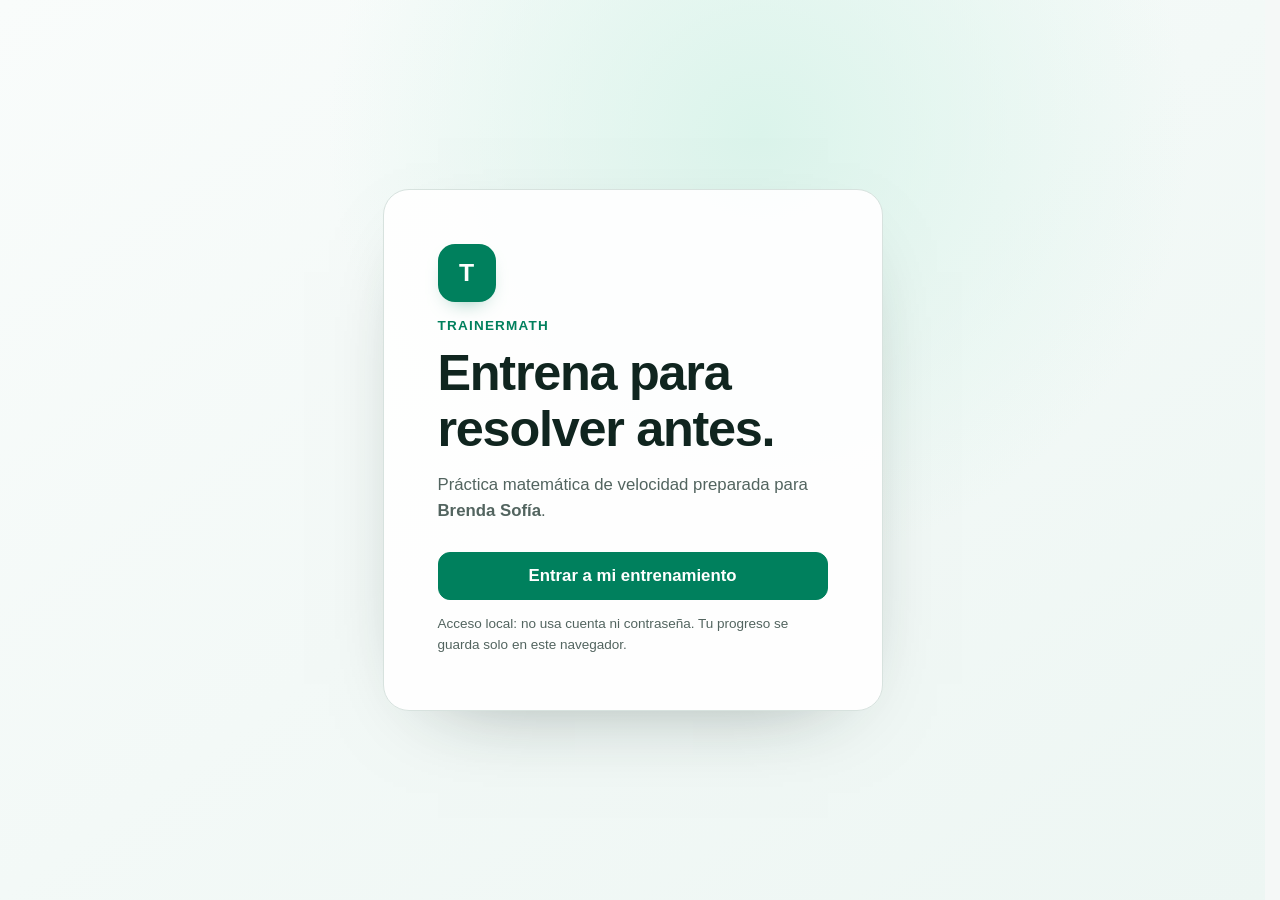
==== commit 0f66aa2f: "Expand TrainerMath with 448 exercises and timed CEPRE practice" ====
--- a/index.html
+++ b/index.html
@@ -1,141 +1,13 @@
-<!DOCTYPE html>
+<!doctype html>
 <html lang="es">
 <head>
-<meta charset="utf-8">
-<meta name="viewport" content="width=device-width, initial-scale=1">
-<title>TrainerMath · POP 2025 — Reconstruido PUCP resuelto</title>
-<meta name="description" content="Los 62 problemas del examen reconstruido Primera Opción PUCP 2025 resueltos paso a paso: entrena, responde y aprende el método.">
-<link rel="preconnect" href="https://fonts.googleapis.com">
-<link rel="preconnect" href="https://fonts.gstatic.com" crossorigin>
-<link href="https://fonts.googleapis.com/css2?family=Inter:ital,wght@0,400..750;1,400..600&family=Space+Grotesk:wght@500..700&display=swap" rel="stylesheet">
-<link rel="icon" href="data:image/svg+xml,<svg xmlns='http://www.w3.org/2000/svg' viewBox='0 0 100 100'><text y='.9em' font-size='90'>&#128221;</text></svg>">
-<style>
-:root{
-  --bg:#f5f6fb; --s1:#ffffff; --s2:#eef0f8; --s3:#e3e7f4;
-  --line:rgba(28,36,80,.10); --line2:rgba(28,36,80,.18);
-  --ink:#171c33; --ink2:#454d70; --ink3:#7c83a6;
-  --acc:#00805d; --accL:#00a876; --acc2:rgba(0,150,110,.10); --acc3:rgba(0,150,110,.30);
-  --bad:#cf3453; --bad2:rgba(207,52,83,.10);
-  --ease:cubic-bezier(.32,.72,0,1); --fast:150ms; --med:240ms;
-  --r:14px; --rs:10px;
-  --sh:0 1px 2px rgba(23,28,51,.05), 0 8px 24px -12px rgba(23,28,51,.12);
-}
-@supports (color:oklch(0% 0 0)){
-  :root{ --bg:oklch(.972 .008 275); --s2:oklch(.945 .012 275); --s3:oklch(.915 .016 275);
-         --acc:oklch(.55 .12 165); }
-}
-*{box-sizing:border-box; margin:0}
-html{scrollbar-gutter:stable; color-scheme:light}
-body{
-  background:var(--bg); color:var(--ink);
-  font:400 16px/1.62 Inter,system-ui,-apple-system,"Segoe UI",Roboto,sans-serif;
-  -webkit-font-smoothing:antialiased; min-height:100dvh;
-  background-image:radial-gradient(1100px 500px at 85% -10%, rgba(0,160,120,.07), transparent 60%),
-                   radial-gradient(900px 420px at -10% 0%, rgba(90,110,240,.06), transparent 55%);
-  background-attachment:fixed;
-}
-::selection{background:var(--acc3)}
-h1,h2,h3,.dsp{font-family:"Space Grotesk",Inter,system-ui,sans-serif; letter-spacing:-.015em; text-wrap:balance}
-button{font:inherit; color:inherit; background:none; border:0; cursor:pointer}
-:focus-visible{outline:none; box-shadow:0 0 0 2px var(--bg),0 0 0 4px var(--acc); border-radius:8px}
-.num{font-variant-numeric:tabular-nums}
-
-/* ── header ─────────────────────────────────────── */
-.top{position:sticky; top:0; z-index:40; backdrop-filter:blur(14px);
-  background:color-mix(in srgb, var(--bg) 82%, transparent);
-  border-bottom:1px solid var(--line)}
-.top-in{max-width:1180px; margin:0 auto; padding:14px 22px; display:flex; align-items:center; gap:18px}
-.brand{display:flex; flex-direction:column; gap:2px; min-width:0}
-.brand b{font-family:"Space Grotesk"; font-size:1.06rem; letter-spacing:-.01em; white-space:nowrap}
-.brand b i{color:var(--acc); font-style:normal}
-.brand small{color:var(--ink3); font-size:.74rem; letter-spacing:.06em; text-transform:uppercase; white-space:nowrap}
-.tstats{margin-left:auto; display:flex; align-items:center; gap:20px}
-.tstat{display:flex; flex-direction:column; align-items:flex-end; line-height:1.25}
-.tstat b{font-size:1.02rem; font-variant-numeric:tabular-nums}
-.tstat span{font-size:.7rem; color:var(--ink3); text-transform:uppercase; letter-spacing:.08em}
-.ring{width:46px; height:46px; flex:none}
-.ring circle{fill:none; stroke-width:4}
-.ring .bgc{stroke:var(--s3)}
-.ring .fgc{stroke:var(--acc); stroke-linecap:round; transform:rotate(-90deg); transform-origin:center;
-  transition:stroke-dashoffset .6s var(--ease)}
-.ring text{fill:var(--ink); font-size:12.5px; font-weight:600; font-variant-numeric:tabular-nums}
-
-/* ── hero + filtros ─────────────────────────────── */
-.wrap{max-width:1180px; margin:0 auto; padding:30px 22px 90px}
-.hero{display:flex; align-items:flex-end; justify-content:space-between; gap:24px; margin:14px 0 26px; flex-wrap:wrap}
-.hero h1{font-size:clamp(1.5rem,3.4vw,2.2rem); line-height:1.14}
-.hero p{color:var(--ink2); max-width:56ch; margin-top:8px; text-wrap:pretty}
-.hero .cta{display:flex; gap:12px; flex-wrap:wrap}
-.btn{display:inline-flex; align-items:center; gap:9px; padding:11px 20px; border-radius:12px;
-  background:var(--s1); border:1px solid var(--line2); font-weight:600; font-size:.95rem;
-  box-shadow:var(--sh); transition:transform var(--fast) var(--ease), background var(--fast) linear}
-.btn:hover{background:var(--s2); transform:translateY(-1px)}
-.btn:active{transform:scale(.97)}
-.btn.pri{background:var(--acc); color:#fff; border-color:transparent}
-.btn.pri:hover{background:var(--accL)}
-.chips{display:flex; gap:8px; flex-wrap:wrap; margin:0 0 12px}
-.chip{padding:7px 15px; border-radius:99px; border:1px solid var(--line2); color:var(--ink2);
-  font-size:.86rem; font-weight:500; background:var(--s1); transition:all var(--fast) linear}
-.chip:hover{color:var(--ink); border-color:var(--ink3)}
-.chip[aria-pressed="true"]{background:var(--acc); border-color:var(--acc); color:#fff; font-weight:600}
-.chip .ct{opacity:.65; font-size:.78em; margin-left:5px; font-variant-numeric:tabular-nums}
-.subchips .chip{padding:5px 12px; font-size:.8rem}
-
-/* ── grid de problemas ──────────────────────────── */
-.grid{display:grid; grid-template-columns:repeat(auto-fill,minmax(158px,1fr)); gap:12px; margin-top:18px}
-.card{position:relative; text-align:left; background:var(--s1); border:1px solid var(--line);
-  border-radius:var(--r); padding:15px 15px 13px; display:flex; flex-direction:column; gap:7px;
-  box-shadow:var(--sh);
-  transition:transform var(--fast) var(--ease), border-color var(--fast) linear, background var(--fast) linear}
-.card:hover{transform:translateY(-2px); border-color:var(--acc3)}
-.card:active{transform:scale(.98)}
-.card .cn{font-family:"Space Grotesk"; font-size:1.5rem; font-weight:600; line-height:1;
-  font-variant-numeric:tabular-nums}
-.card .cs{font-size:.78rem; color:var(--ink2); line-height:1.35; min-height:2.1em}
-.card .cf{display:flex; align-items:center; gap:7px; margin-top:auto}
-.card .tag{font-size:.68rem; letter-spacing:.05em; text-transform:uppercase; color:var(--ink3)}
-.card .st{margin-left:auto; width:20px; height:20px; border-radius:99px; display:grid; place-items:center;
-  font-size:.72rem; font-weight:800; color:#fff}
-.card .st.ok{background:var(--acc)} .card .st.bad{background:var(--bad)}
-.card .st.pend{background:none; border:1.5px dashed var(--line2)}
-.difd{display:inline-flex; gap:3px}
-.difd i{width:5px; height:5px; border-radius:99px; background:var(--s3)}
-.difd i.on{background:var(--ink3)}
-.empty{grid-column:1/-1; text-align:center; color:var(--ink3); padding:70px 0; border:1px dashed var(--line2); border-radius:var(--r)}
-
-/* ── overlay de problema ────────────────────────── */
-.ov{position:fixed; inset:0; z-index:60; display:none; overflow-y:auto; overscroll-behavior:contain;
-  background:color-mix(in srgb, var(--bg) 55%, white)}
-.ov.on{display:block}
-.ov-in{max-width:880px; margin:0 auto; padding:26px 22px 120px}
-@media (prefers-reduced-motion:no-preference){
-  .ov.on .panel{animation:up var(--med) var(--ease)}
-  @keyframes up{from{opacity:0; transform:translateY(14px)}}
-}
-.ovbar{display:flex; align-items:center; gap:10px; margin-bottom:16px; position:sticky; top:0;
-  padding:10px 0; background:color-mix(in srgb, var(--bg) 75%, white); z-index:5}
-.ovbar .pos{color:var(--ink3); font-size:.86rem; font-variant-numeric:tabular-nums}
-.icob{width:38px; height:38px; border-radius:11px; display:grid; place-items:center;
-  background:var(--s1); border:1px solid var(--line2); font-size:1rem;
-  transition:transform var(--fast) var(--ease), background var(--fast) linear}
-.icob:hover{background:var(--s2)} .icob:active{transform:scale(.94)}
-.ovbar .sp{flex:1}
-.timer{font-variant-numeric:tabular-nums; color:var(--acc); font-weight:600; font-size:.95rem;
-  padding:6px 13px; border:1px solid var(--acc3); border-radius:99px; background:var(--acc2)}
-.panel{background:var(--s1); border:1px solid var(--line); border-radius:20px;
-  padding:clamp(20px,4vw,34px); box-shadow:var(--sh)}
-.phead{display:flex; align-items:center; gap:12px; flex-wrap:wrap; margin-bottom:14px}
-.pnum{font-family:"Space Grotesk"; font-weight:700; font-size:1.05rem; color:var(--acc);
-  background:var(--acc2); border:1px solid var(--acc3); padding:4px 13px; border-radius:99px;
-  font-variant-numeric:tabular-nums}
-.ptag{font-size:.8rem; color:var(--ink2); border:1px solid var(--line2); padding:4px 12px; border-radius:99px}
-.psub{font-size:.8rem; color:var(--ink3)}
-.dupn{font-size:.8rem; color:var(--ink3); font-style:italic}
-.enun{font-size:1.06rem; line-height:1.75; text-wrap:pretty}
-.fig{margin:20px auto 6px; max-width:560px}
-.fig svg{width:100%; height:auto; display:block}
-.fig text{font-family:Inter,system-ui,sans-serif; font-size:13.5px}
-
+  <meta charset="utf-8">
+  <meta name="viewport" content="width=device-width, initial-scale=1">
+  <meta name="theme-color" content="#00805d">
+  <meta name="description" content="Entrenador de velocidad matemática para Brenda Sofía, con práctica variada y simulacros CEPRE configurables.">
+  <title>TrainerMath · Brenda Sofía</title>
+  <link rel="icon" href="data:image/svg+xml,%3Csvg xmlns='http://www.w3.org/2000/svg' viewBox='0 0 64 64'%3E%3Crect width='64' height='64' rx='15' fill='%2300805d'/%3E%3Cpath d='M17 18h30v7H36v22h-8V25H17z' fill='white'/%3E%3C/svg%3E">
+  <style>:root{--s1:var(--surface,#fff);--s2:var(--surface-soft,#eef4f3);--s3:#dbe8e4;--ink2:var(--muted,#454d70);--ink3:var(--muted,#526174);--acc:#00805d;--acc3:#90c9b5;--line2:#bdccc7;--line:#d9e4df}
 /* figuras */
 .ln{stroke:var(--ink2); stroke-width:1.6; fill:none; stroke-linecap:round; stroke-linejoin:round}
 .lnB{stroke:var(--ink3); stroke-width:1.5; fill:none; stroke-linecap:round}
@@ -165,63 +37,6 @@
 .dtab td{text-align:right; font-variant-numeric:tabular-nums}
 .dtab .tot th,.dtab .tot td{color:var(--acc); font-weight:600}
 
-/* opciones */
-.opts{display:grid; grid-template-columns:1fr 1fr; gap:11px; margin:24px 0 8px}
-@media (max-width:640px){.opts{grid-template-columns:1fr}}
-.opt{display:flex; align-items:center; gap:13px; text-align:left; padding:13px 16px;
-  background:var(--s2); border:1px solid var(--line2); border-radius:var(--r); font-size:1rem;
-  transition:transform var(--fast) var(--ease), border-color var(--fast) linear, background var(--fast) linear}
-.opt:hover{border-color:var(--ink3); transform:translateY(-1px)}
-.opt:active{transform:scale(.98)}
-.opt .L{flex:none; width:30px; height:30px; border-radius:9px; display:grid; place-items:center;
-  background:var(--s3); font-weight:700; font-size:.86rem; transition:background var(--fast) linear}
-.opt.sel-ok{border-color:var(--acc); background:var(--acc2)}
-.opt.sel-ok .L{background:var(--acc); color:#fff}
-.opt.sel-bad{border-color:var(--bad); background:var(--bad2)}
-.opt.sel-bad .L{background:var(--bad); color:#fff}
-.opt.reveal{border-color:var(--acc3)}
-.opt.reveal .L{box-shadow:inset 0 0 0 2px var(--acc)}
-.opt:disabled{cursor:default}
-.opt:disabled:hover{transform:none}
-.verdict{display:none; align-items:center; gap:10px; margin:14px 2px 0; font-weight:600}
-.verdict.on{display:flex}
-.verdict.good{color:var(--acc)} .verdict.bad{color:var(--bad)}
-.verdict small{color:var(--ink3); font-weight:400}
-
-/* resolución */
-.sol{margin-top:30px; border-top:1px solid var(--line); padding-top:24px}
-.sol>h3{font-size:1.02rem; margin-bottom:4px; display:flex; align-items:center; gap:10px}
-.sol>h3 .sdots{display:inline-flex; gap:4px; margin-left:auto}
-.sdots i{width:7px; height:7px; border-radius:99px; background:var(--s3); transition:background var(--fast) linear}
-.sdots i.on{background:var(--acc)}
-.lock{color:var(--ink3); font-size:.9rem; padding:14px 0}
-.steps{display:flex; flex-direction:column; gap:14px; margin-top:14px}
-.step{display:none; background:var(--s2); border:1px solid var(--line); border-radius:var(--r);
-  padding:16px 19px}
-.step.on{display:block}
-@media (prefers-reduced-motion:no-preference){
-  .step.on{transition:opacity var(--med) var(--ease), transform var(--med) var(--ease)}
-  @starting-style{.step.on{opacity:0; transform:translateY(10px)}}
-}
-.step h4{font-size:.94rem; display:flex; gap:11px; align-items:baseline; margin-bottom:7px}
-.step h4 .k{flex:none; color:var(--acc); font-family:"Space Grotesk"; font-variant-numeric:tabular-nums;
-  font-size:.82rem; letter-spacing:.04em}
-.step p{color:var(--ink2); font-size:.95rem; text-wrap:pretty}
-.step p+p{margin-top:7px}
-.step b{color:var(--ink)}
-.sbtns{display:flex; gap:11px; margin-top:18px; flex-wrap:wrap}
-.answer{display:none; margin-top:16px; padding:15px 19px; border-radius:var(--r);
-  background:var(--acc2); border:1px solid var(--acc3); font-size:1.02rem}
-.answer.on{display:block}
-.answer b{color:var(--acc)}
-.idea{display:none; margin-top:12px; padding:14px 19px; border-radius:var(--r);
-  background:var(--s2); border:1px dashed var(--acc3); font-size:.92rem; color:var(--ink2)}
-.idea.on{display:block}
-.idea b{color:var(--acc); font-size:.78rem; letter-spacing:.09em; text-transform:uppercase; display:block; margin-bottom:4px}
-.notare{display:none; margin-top:12px; font-size:.83rem; color:var(--ink3); padding:0 4px}
-.notare.on{display:block}
-.pnav{display:flex; gap:11px; margin-top:26px}
-.pnav .btn{flex:1; justify-content:center}
 
 /* matemática */
 .mv{font-style:italic; padding:0 .04em}
@@ -243,408 +58,648 @@
 .mrow{white-space:nowrap}
 sup,sub{line-height:0}
 
-/* ── simulacro ──────────────────────────────────── */
-dialog{border:0; border-radius:20px; background:var(--s1); color:var(--ink); padding:0;
-  max-width:430px; width:calc(100vw - 40px); box-shadow:0 30px 80px rgba(23,28,51,.25)}
-dialog::backdrop{background:rgba(23,28,51,.35); backdrop-filter:blur(4px)}
-.dlg{padding:28px}
-.dlg h3{margin-bottom:6px}
-.dlg p{color:var(--ink2); font-size:.92rem; margin-bottom:18px}
-.dlg .row{display:flex; gap:8px; flex-wrap:wrap; margin:8px 0 18px}
-.dlg label{display:block; font-size:.78rem; color:var(--ink3); text-transform:uppercase; letter-spacing:.07em; margin-bottom:7px}
-.sumline{display:flex; align-items:center; gap:12px; padding:9px 4px; border-bottom:1px solid var(--line); font-size:.94rem}
-.sumline:last-child{border:0}
-.sumline .sn{width:34px; color:var(--ink3); font-variant-numeric:tabular-nums}
-.sumline .si{margin-left:auto; font-weight:700}
-.sumline .si.ok{color:var(--acc)} .sumline .si.bad{color:var(--bad)}
-.bigscore{font-family:"Space Grotesk"; font-size:2.6rem; font-weight:700; line-height:1;
-  color:var(--acc); margin:10px 0 2px; font-variant-numeric:tabular-nums}
-.sumlist{max-height:300px; overflow-y:auto; margin-top:14px}
-
-footer{margin-top:60px; text-align:center; color:var(--ink3); font-size:.82rem}
-footer b{color:var(--ink2)}
-@media (max-width:720px){
-  .tstats{gap:12px} .tstat span{display:none}
-  .top-in{padding:12px 16px} .wrap{padding:22px 16px 80px}
-  .grid{grid-template-columns:repeat(auto-fill,minmax(128px,1fr)); gap:9px}
-  .enun{font-size:1rem}
+
+
+:root{
+  color-scheme:light;
+  --brand:#00805d;--brand-hover:#006e50;--brand-soft:#e8f6f1;--brand-line:#b8e1d2;
+  --bg:#f5f8f7;--surface:#fff;--surface-soft:#edf3f1;--ink:#10251f;--muted:#52645f;
+  --line:#d7e2de;--line-strong:#bdccc7;--danger:#b4233a;--danger-soft:#fff0f2;
+  --warning:#9a5a00;--warning-soft:#fff7df;--success:#087a58;
+  --shadow:0 1px 2px rgba(16,37,31,.05),0 16px 40px -28px rgba(16,37,31,.32);
+  --radius:18px;--radius-sm:12px;--ease-out:cubic-bezier(.23,1,.32,1);
+  --step--1:clamp(.78rem,.75rem + .12vw,.86rem);--step-0:clamp(.98rem,.94rem + .16vw,1.05rem);
+  --step-1:clamp(1.13rem,1.04rem + .35vw,1.32rem);--step-2:clamp(1.38rem,1.2rem + .7vw,1.76rem);
+  --step-3:clamp(1.78rem,1.45rem + 1.25vw,2.45rem);--step-4:clamp(2.2rem,1.78rem + 1.75vw,3.15rem);
 }
-@media (prefers-reduced-motion:reduce){
-  *{transition:none !important; animation:none !important}
+@supports(color:oklch(0 0 0)){
+  :root{--brand-hover:color-mix(in oklch,var(--brand) 87%,black);--brand-soft:color-mix(in oklch,var(--brand) 10%,white);--brand-line:color-mix(in oklch,var(--brand) 29%,white)}
 }
+*{box-sizing:border-box}
+html{scrollbar-gutter:stable;-webkit-font-smoothing:antialiased;-moz-osx-font-smoothing:grayscale;text-rendering:optimizeLegibility;-webkit-text-size-adjust:100%}
+body{margin:0;background:var(--bg);color:var(--ink);font:400 var(--step-0)/1.55 ui-sans-serif,-apple-system,BlinkMacSystemFont,"Segoe UI",sans-serif;min-width:320px;min-height:100dvh}
+button,input,select{font:inherit;color:inherit}button{cursor:pointer;user-select:none}button:disabled{cursor:not-allowed;opacity:.5}
+a{color:inherit;text-decoration:none}p,h1,h2,h3{margin:0}p{text-wrap:pretty}h1,h2,h3{font-weight:650;letter-spacing:-.025em;line-height:1.12;text-wrap:balance}h1{font-size:var(--step-3)}h2{font-size:var(--step-1)}h3{font-size:1rem}
+:focus-visible{outline:3px solid var(--brand);outline-offset:3px}
+::selection{background:var(--brand-line);color:var(--ink)}
+.num,.timer,.metric strong,.exam-clock{font-variant-numeric:tabular-nums;font-feature-settings:"tnum" 1}
+[hidden]{display:none!important}
+.sr-only{position:absolute!important;width:1px!important;height:1px!important;padding:0!important;margin:-1px!important;overflow:hidden!important;clip:rect(0,0,0,0)!important;white-space:nowrap!important;border:0!important}
+.eyebrow{color:var(--brand);font-size:var(--step--1);font-weight:750;letter-spacing:.09em;text-transform:uppercase}
+.logo{width:42px;height:42px;border-radius:12px;background:var(--brand);color:#fff;display:grid;place-items:center;font-weight:850;font-size:1.15rem;box-shadow:0 9px 24px -16px var(--brand)}
+.logo-large{width:58px;height:58px;border-radius:17px;font-size:1.55rem;margin-bottom:14px}
+
+.access{position:fixed;inset:0;z-index:100;display:grid;place-items:center;padding:22px;background:radial-gradient(circle at 60% 15%,#dbf4eb 0,transparent 40%),linear-gradient(145deg,#f9fcfb,#edf6f3)}
+.access-card{width:min(100%,500px);padding:clamp(28px,6vw,54px);background:rgba(255,255,255,.92);border:1px solid var(--line);border-radius:26px;box-shadow:0 28px 90px -55px rgba(16,37,31,.55)}
+.access h1{font-size:var(--step-4);margin:8px 0 14px}.access-card>p:not(.eyebrow){color:var(--muted)}.access .wide{width:100%;margin-top:28px}.access .local-note{font-size:var(--step--1);margin-top:14px}
+
+.topbar{position:sticky;top:0;z-index:50;min-height:72px;padding:10px max(18px,calc((100vw - 1220px)/2));display:grid;grid-template-columns:auto 1fr auto;align-items:center;gap:24px;background:rgba(250,252,251,.95);border-bottom:1px solid var(--line)}
+.brand,.profile{display:flex;align-items:center;gap:11px}.brand>span:last-child,.profile>span:last-child{display:flex;flex-direction:column}.brand strong{font-size:1rem;letter-spacing:-.015em}.brand small,.profile small{font-size:.72rem;color:var(--muted)}
+.main-nav{justify-self:center;display:flex;gap:4px}.main-nav button{min-height:44px;padding:8px 14px;border:0;border-radius:10px;background:transparent;color:var(--muted);font-weight:650}.main-nav button[aria-current="page"]{background:var(--brand-soft);color:var(--brand)}
+.avatar{width:38px;height:38px;border-radius:50%;display:grid;place-items:center;background:var(--brand-soft);border:1px solid var(--brand-line);color:var(--brand);font-weight:800;font-size:.76rem}.profile strong{font-size:.86rem}
+.storage-alert{max-width:1220px;margin:14px auto 0;padding:11px 16px;border:1px solid #ead49d;border-radius:12px;background:var(--warning-soft);color:#674100;font-size:.88rem}
+
+main{max-width:1220px;margin:0 auto;padding:clamp(26px,4vw,54px) 22px 72px}.view{min-height:65vh}.view:focus{outline:0}
+.home-hero{display:grid;grid-template-columns:minmax(0,1.6fr) minmax(270px,.75fr);gap:24px;align-items:stretch}.home-hero>div{padding:clamp(28px,5vw,58px);border-radius:24px;background:linear-gradient(135deg,#eaf7f2,#f9fcfb);border:1px solid var(--brand-line)}
+.home-hero h1{font-size:var(--step-4);max-width:16ch;margin:10px 0 16px}.home-hero>div>p:not(.eyebrow){max-width:58ch;color:var(--muted)}.hero-actions{display:flex;gap:10px;flex-wrap:wrap;margin-top:28px}
+.daily-card{padding:28px;border:1px solid var(--line);border-radius:24px;background:var(--surface);box-shadow:var(--shadow);display:flex;flex-direction:column;justify-content:flex-end}.daily-icon{width:46px;height:46px;border-radius:14px;background:var(--brand);color:#fff;display:grid;place-items:center;font-size:1.35rem;margin:0 0 auto}.daily-card h2{margin:10px 0}.daily-card p:last-child{color:var(--muted);font-size:.94rem}
+.button{min-height:44px;border:1px solid var(--line-strong);border-radius:12px;padding:10px 17px;background:var(--surface);font-weight:700;transition:transform 140ms var(--ease-out),background-color 140ms ease,border-color 140ms ease}.button:active{transform:scale(.97)}.button.primary{border-color:var(--brand);background:var(--brand);color:#fff}.button.primary:hover{background:var(--brand-hover)}.button.secondary:hover{background:var(--surface-soft)}.button.danger{border-color:var(--danger);background:var(--danger);color:#fff}.button.ghost{background:transparent;border-color:transparent}.button.small{padding:7px 12px;min-height:44px;font-size:.88rem}
+.metrics{display:grid;grid-template-columns:repeat(4,1fr);gap:12px;margin:22px 0}.metric{padding:20px;border-radius:16px;background:var(--surface);border:1px solid var(--line)}.metric span{display:block;color:var(--muted);font-size:.79rem;margin-bottom:5px}.metric strong{font-size:var(--step-2);letter-spacing:-.03em}.metric small{display:block;color:var(--muted);margin-top:5px;font-size:.76rem}
+.home-grid{display:grid;grid-template-columns:1.25fr .75fr;gap:18px}.surface{background:var(--surface);border:1px solid var(--line);border-radius:var(--radius);box-shadow:var(--shadow);padding:clamp(20px,3vw,30px)}.section-head{display:flex;align-items:flex-start;justify-content:space-between;gap:16px;margin-bottom:20px}.section-head h2{margin-top:5px}.topic-progress{display:grid;gap:18px}.topic-row{display:grid;grid-template-columns:minmax(110px,1fr) 2.2fr auto;gap:14px;align-items:center}.topic-row strong{font-size:.9rem}.topic-row small{color:var(--muted);font-variant-numeric:tabular-nums}.track{height:8px;border-radius:99px;background:var(--surface-soft);overflow:hidden}.track span{display:block;height:100%;border-radius:inherit;background:var(--brand)}
+.empty-state{padding:32px 12px;text-align:center;color:var(--muted)}.empty-state strong{display:block;color:var(--ink);font-size:1rem;margin-bottom:5px}
+.next-actions{display:grid;align-content:start;gap:8px}.next-actions .section-head{margin-bottom:8px}.next-actions>button{min-height:64px;width:100%;border:0;border-top:1px solid var(--line);background:transparent;text-align:left;padding:12px 4px;display:grid;grid-template-columns:32px 1fr auto;gap:10px;align-items:center}.next-actions>button>span:first-child{color:var(--brand);font-size:1.2rem}.next-actions span:nth-child(2){display:flex;flex-direction:column}.next-actions small{color:var(--muted);font-weight:400}.next-actions b{color:var(--brand)}
+
+.page-head{display:flex;justify-content:space-between;gap:24px;align-items:flex-end;margin-bottom:24px}.page-head h1{margin:6px 0 8px}.page-head>div>p:last-child{color:var(--muted);max-width:66ch}.segmented{display:flex;padding:4px;background:var(--surface-soft);border:1px solid var(--line);border-radius:12px}.segmented button{min-height:44px;border:0;border-radius:9px;padding:7px 13px;background:transparent;color:var(--muted);font-weight:650}.segmented button[aria-selected="true"]{background:var(--surface);color:var(--brand);box-shadow:0 1px 3px rgba(16,37,31,.11)}
+.config-grid{display:grid;grid-template-columns:minmax(0,1fr) 300px;gap:18px}.config-main{padding:clamp(22px,4vw,38px)}.pool-badge{padding:7px 11px;background:var(--brand-soft);color:var(--brand);border:1px solid var(--brand-line);border-radius:99px;font-size:.78rem;font-weight:750;white-space:nowrap}.field-grid{display:grid;grid-template-columns:repeat(3,1fr);gap:18px;margin:26px 0}.field-grid label,.field-grid fieldset{min-width:0}.field-grid label,fieldset legend{font-size:.83rem;font-weight:700;color:var(--muted)}
+fieldset{border:0;padding:0;margin:0}select{display:block;width:100%;min-height:48px;margin-top:8px;padding:0 38px 0 13px;border:1px solid var(--line-strong);border-radius:11px;background:var(--surface);font-size:16px}
+.star-picker,.choice-row{display:flex;gap:6px;margin-top:8px}.star-picker button,.choice-row button{min-width:46px;min-height:46px;border:1px solid var(--line-strong);border-radius:10px;background:var(--surface);font-weight:750}.star-picker button{font-size:1.06rem;color:#a16b00}.star-picker button[aria-pressed="true"],.choice-row button[aria-pressed="true"]{border-color:var(--brand);background:var(--brand-soft);color:var(--brand)}
+.mode-field>legend{margin-bottom:9px}.mode-grid{display:grid;grid-template-columns:repeat(2,1fr);gap:9px}.mode-option{position:relative;display:block;cursor:pointer}.mode-option input{position:absolute;opacity:0;pointer-events:none}.mode-option span{min-height:72px;display:flex;flex-direction:column;padding:13px 14px;border:1px solid var(--line);border-radius:12px}.mode-option strong{font-size:.92rem}.mode-option small{color:var(--muted);margin-top:2px}.mode-option input:checked+span{border-color:var(--brand);background:var(--brand-soft);box-shadow:inset 0 0 0 1px var(--brand)}.mode-option input:focus-visible+span{outline:3px solid var(--brand);outline-offset:3px}
+.config-footer{display:flex;justify-content:space-between;align-items:center;gap:18px;margin-top:28px;padding-top:20px;border-top:1px solid var(--line)}.config-footer p{color:var(--muted);font-size:.86rem}.prep-card{background:linear-gradient(145deg,#edf8f4,#fff);align-self:start}.prep-card h2{margin:7px 0 14px}.prep-card ul{padding-left:20px;color:var(--muted);font-size:.88rem}.prep-card li+li{margin-top:10px}kbd{padding:2px 6px;border:1px solid var(--line-strong);border-bottom-width:2px;border-radius:5px;background:var(--surface);font:700 .78rem ui-monospace,monospace;color:var(--ink)}
+.exam-config{padding:clamp(22px,4vw,38px)}.exam-fields{grid-template-columns:1.1fr 1.2fr 1fr .8fr}.exam-rules{padding:16px 18px;border-radius:12px;background:var(--surface-soft);color:var(--muted)}.exam-rules p:first-child{color:var(--ink);margin-bottom:3px}
+
+.session-shell{display:grid;grid-template-columns:minmax(0,1fr) 278px;gap:18px;align-items:start}.session-shell.no-panel{grid-template-columns:minmax(0,1fr)}.session-main{min-width:0}.session-top{display:flex;align-items:center;gap:11px;min-height:50px;margin-bottom:12px}.session-position{color:var(--muted);font-size:.85rem}.session-top .spacer{flex:1}.timer-pill,.exam-clock{padding:8px 12px;border:1px solid var(--brand-line);border-radius:99px;background:var(--brand-soft);color:var(--brand);font-weight:800}.timer-pill.over{border-color:#e1b7bf;background:var(--danger-soft);color:var(--danger)}
+.question-card{padding:clamp(22px,4vw,42px);background:var(--surface);border:1px solid var(--line);border-radius:22px;box-shadow:var(--shadow)}.question-meta{display:flex;flex-wrap:wrap;gap:7px;margin-bottom:18px}.tag{display:inline-flex;align-items:center;min-height:28px;padding:3px 9px;border-radius:99px;background:var(--surface-soft);color:var(--muted);font-size:.75rem;font-weight:700}.tag.level{color:#8a5a00}.question-text{font-size:clamp(1.04rem,1rem + .25vw,1.22rem);line-height:1.7}.question-figure{margin:20px auto;max-width:620px;overflow-x:auto}.question-figure svg{display:block;max-width:100%;height:auto;margin:auto}.options{display:grid;grid-template-columns:repeat(2,minmax(0,1fr));gap:10px;margin-top:26px}.option{min-height:62px;text-align:left;padding:11px 14px;border:1px solid var(--line-strong);border-radius:13px;background:var(--surface);display:flex;align-items:center;gap:12px;line-height:1.4}.option:disabled{opacity:1;color:var(--ink)}.option-key{flex:0 0 34px;width:34px;height:34px;border-radius:9px;display:grid;place-items:center;background:var(--surface-soft);font-weight:800}.option:hover{border-color:var(--brand)}.option.selected{border-color:var(--brand);background:var(--brand-soft)}.option.correct{border-color:var(--success);background:#ebf8f3}.option.wrong{border-color:var(--danger);background:var(--danger-soft)}.option.reveal{box-shadow:inset 0 0 0 2px var(--success)}
+.question-actions{display:flex;align-items:center;gap:8px;flex-wrap:wrap;margin-top:18px}.question-actions .end{margin-left:auto}.assist-note{color:var(--muted);font-size:.79rem;width:100%;margin-top:4px}
+.feedback{margin-top:24px;padding-top:22px;border-top:1px solid var(--line)}.feedback-head{display:flex;justify-content:space-between;align-items:flex-start;gap:14px}.feedback-head h2{color:var(--success)}.feedback-head h2.bad{color:var(--danger)}.feedback-time{font-size:.82rem;color:var(--muted);font-variant-numeric:tabular-nums}.tip-card{margin-top:14px;padding:15px 17px;border-left:4px solid var(--brand);border-radius:8px 12px 12px 8px;background:var(--brand-soft)}.tip-card strong{display:block;margin-bottom:3px;font-size:.8rem;text-transform:uppercase;letter-spacing:.06em;color:var(--brand)}.trap-card{margin-top:10px;padding:13px 16px;border-radius:10px;background:var(--warning-soft);color:#704600}.solution{margin-top:18px}.solution summary{cursor:pointer;min-height:44px;display:flex;align-items:center;font-weight:750;color:var(--brand)}.steps{display:grid;gap:10px}.step{padding:15px 17px;border:1px solid var(--line);border-radius:12px;background:var(--surface-soft)}.step h3{display:flex;gap:8px;margin-bottom:7px}.step-index{color:var(--brand)}.step p{color:var(--muted)}.answer-box{margin-top:10px;padding:14px 17px;border:1px solid var(--brand-line);border-radius:12px;background:var(--brand-soft)}
+.reflection{display:grid;grid-template-columns:1fr 1fr;gap:12px;margin:18px 0}.reflection fieldset{padding:12px;border:1px solid var(--line);border-radius:12px}.reflection legend{padding:0 5px}.reflection .choice-row{flex-wrap:wrap}.reflection .choice-row button{min-width:0;min-height:44px;padding:6px 10px;font-size:.79rem}
+.side-panel{position:sticky;top:88px}.side-panel h2{margin:5px 0 14px}.side-panel .button{width:100%;margin-bottom:14px}.session-note{color:var(--muted);font-size:.82rem}.session-note+ .session-note{margin-top:8px}.goal-meter{margin:16px 0}.goal-meter .track{height:10px}.goal-meter p{display:flex;justify-content:space-between;color:var(--muted);font-size:.78rem;margin-bottom:6px}
+.session-nav{display:flex;justify-content:space-between;gap:10px;margin-top:18px}.session-nav .button{min-width:130px}
+.palette{display:grid;grid-template-columns:repeat(4,1fr);gap:7px;margin:14px 0}.palette button{min-width:44px;min-height:44px;aspect-ratio:1;border:1px solid var(--line-strong);border-radius:9px;background:var(--surface);font-size:.78rem;font-weight:700}.palette button.answered{background:var(--brand-soft);border-color:var(--brand)}.palette button.flagged{box-shadow:inset 0 -3px #d58b00}.palette button.current{outline:3px solid var(--brand);outline-offset:2px}.palette-reopen{position:fixed;right:14px;bottom:18px;z-index:30;box-shadow:var(--shadow)}
+.exam-mobile-status{display:none}.flag-toggle[aria-pressed="true"]{border-color:#c98500;background:var(--warning-soft);color:#7a4a00}
+
+.result-hero{text-align:center;padding:clamp(26px,6vw,55px)}.result-score{font-size:clamp(3rem,9vw,5.4rem);font-weight:800;line-height:1;color:var(--brand);font-variant-numeric:tabular-nums;margin:10px 0}.result-grid{display:grid;grid-template-columns:repeat(4,1fr);gap:10px;margin:22px 0}.result-grid div{padding:16px;border:1px solid var(--line);border-radius:12px}.result-grid span{display:block;color:var(--muted);font-size:.78rem}.result-grid strong{font-size:1.25rem;font-variant-numeric:tabular-nums}.result-actions{display:flex;gap:10px;justify-content:center;flex-wrap:wrap}.result-review{display:grid;gap:12px;margin-top:18px}.result-item{padding:18px;border:1px solid var(--line);border-radius:14px;background:var(--surface)}.result-item header{display:flex;justify-content:space-between;gap:12px;margin-bottom:8px}.result-item p{color:var(--muted)}
+
+.study-toolbar{display:flex;gap:10px;flex-wrap:wrap;margin-bottom:18px}.study-toolbar select{width:auto;min-width:210px;margin:0}.study-grid{display:grid;grid-template-columns:repeat(3,1fr);gap:12px}.study-card{text-align:left;padding:16px;border:1px solid var(--line);border-radius:14px;background:var(--surface);min-height:120px}.study-card:hover{border-color:var(--brand)}.study-card strong{display:block;margin:7px 0}.study-card small{color:var(--muted)}
+.review-layout{display:grid;grid-template-columns:360px minmax(0,1fr);gap:18px;align-items:start}.review-layout.no-detail{grid-template-columns:minmax(0,1fr)}.review-layout>.surface:first-child{padding:10px}.review-list-head{padding:12px}.review-list-head .button{margin-top:12px}.review-row{width:100%;min-height:72px;border:0;border-top:1px solid var(--line);background:transparent;text-align:left;padding:12px;display:grid;grid-template-columns:1fr auto;gap:6px}.review-row[aria-current="true"]{background:var(--brand-soft);border-radius:10px}.review-row small{color:var(--muted)}.review-row span:last-child{color:var(--danger);font-size:.76rem}.review-detail{position:sticky;top:92px;max-height:calc(100vh - 112px);overflow:auto}.study-solution .question-text{font-size:1rem}.study-solution .options{margin-top:14px}.study-solution .option{min-height:52px;cursor:default}
+
+.footer{max-width:1220px;margin:0 auto;padding:24px 22px 38px;border-top:1px solid var(--line);display:flex;justify-content:space-between;gap:20px;color:var(--muted);font-size:.82rem}.footer>div{display:flex;gap:14px}.text-button{min-height:44px;border:0;background:transparent;color:var(--brand);font-weight:700;padding:6px;cursor:pointer}.toast{position:fixed;z-index:120;left:50%;bottom:22px;transform:translate(-50%,12px);max-width:min(90vw,560px);padding:12px 16px;border-radius:12px;background:var(--ink);color:#fff;box-shadow:0 16px 44px -22px #000;opacity:0;pointer-events:none;transition:opacity 180ms var(--ease-out),transform 180ms var(--ease-out)}.toast.on{opacity:1;transform:translate(-50%,0)}
+dialog{border:0;padding:0;border-radius:20px;background:var(--surface);color:var(--ink);width:min(440px,calc(100% - 30px));box-shadow:0 28px 80px -26px #071712}dialog::backdrop{background:rgba(10,28,23,.45)}.dialog-card{padding:28px}.dialog-card h2{margin:6px 0 10px}.dialog-card>p:last-of-type{color:var(--muted)}.dialog-actions{display:flex;justify-content:flex-end;gap:9px;margin-top:24px}
+
+@media(hover:hover) and (pointer:fine){.main-nav button:hover{background:var(--surface-soft);color:var(--ink)}.study-card:hover,.review-row:hover{background:var(--brand-soft)}}
+@media(max-width:900px){.topbar{grid-template-columns:auto auto;justify-content:space-between}.main-nav{position:fixed;z-index:55;left:0;right:0;bottom:0;display:grid;grid-template-columns:repeat(4,1fr);gap:0;background:var(--surface);border-top:1px solid var(--line);padding:4px 4px max(4px,env(safe-area-inset-bottom))}.main-nav button{padding:6px 3px;font-size:.75rem}.profile{display:none}main{padding-bottom:92px}.footer{padding-bottom:86px}.home-hero,.home-grid,.config-grid,.review-layout{grid-template-columns:1fr}.metrics{grid-template-columns:repeat(2,1fr)}.prep-card{display:none}.session-shell{grid-template-columns:1fr}.side-panel{position:static}.side-panel.palette-panel{position:fixed;z-index:70;inset:auto 10px calc(66px + env(safe-area-inset-bottom)) 10px;max-height:72vh;overflow:auto;box-shadow:0 24px 60px -20px rgba(16,37,31,.5)}.exam-mobile-status{display:flex}.review-detail{position:static;max-height:none}.study-grid{grid-template-columns:repeat(2,1fr)}}
+@media(max-width:900px){.palette-reopen{bottom:calc(76px + env(safe-area-inset-bottom))}}
+@media(max-width:640px){main{padding-left:14px;padding-right:14px}.topbar{padding:10px 14px}.brand small{display:none}.home-hero>div,.daily-card,.surface,.question-card{border-radius:16px}.daily-card{min-height:230px}.page-head{align-items:stretch;flex-direction:column}.segmented{align-self:flex-start}.metrics{gap:8px}.metric{padding:15px}.home-grid{gap:12px}.field-grid,.exam-fields{grid-template-columns:1fr}.mode-grid,.options{grid-template-columns:1fr}.config-footer{align-items:stretch;flex-direction:column}.config-footer .button{width:100%}.section-head{flex-direction:column}.pool-badge{align-self:flex-start}.session-top{flex-wrap:wrap}.timer-pill,.exam-clock{margin-left:auto}.question-actions .end{margin-left:0}.question-actions .button{flex:1}.reflection{grid-template-columns:1fr}.session-nav .button{min-width:0;flex:1}.result-grid{grid-template-columns:repeat(2,1fr)}.study-grid{grid-template-columns:1fr}.footer{flex-direction:column}.dialog-actions{flex-direction:column}.dialog-actions .button{width:100%}.topic-row{grid-template-columns:1fr auto}.topic-row .track{grid-column:1/-1;grid-row:2}.question-text{overflow-wrap:anywhere}.option{overflow-wrap:anywhere}.home-hero h1{font-size:var(--step-3)}}
+@media(max-width:375px){.main-nav button{font-size:.69rem}.brand strong{font-size:.92rem}.logo{width:38px;height:38px}.metrics{grid-template-columns:1fr 1fr}.star-picker,.choice-row{flex-wrap:wrap}.question-card{padding:20px 16px}.result-grid{grid-template-columns:1fr 1fr}}
+@media(prefers-reduced-motion:reduce){*,*::before,*::after{scroll-behavior:auto!important;animation:none!important;transition-duration:.01ms!important}}
+@media(forced-colors:active){.button,.option,.tag,.pool-badge{border:1px solid ButtonText}.track span{background:Highlight}}
 </style>
 </head>
 <body>
-
-<header class="top">
-  <div class="top-in">
-    <div class="brand">
-      <b>Trainer<i>Math</i> · POP 2025</b>
-      <small>Reconstruido PUCP · Primera Opción · 23-nov-2025</small>
-    </div>
-    <div class="tstats">
-      <div class="tstat"><b id="stDone" class="num">0/62</b><span>respondidos</span></div>
-      <div class="tstat"><b id="stOk" class="num">0</b><span>aciertos</span></div>
-      <div class="tstat"><b id="stAcc" class="num">0%</b><span>precisión</span></div>
-      <svg class="ring" viewBox="0 0 46 46" aria-label="progreso">
-        <circle class="bgc" cx="23" cy="23" r="19"/>
-        <circle class="fgc" id="ringFg" cx="23" cy="23" r="19"/>
-        <text id="ringTx" x="23" y="27.5" text-anchor="middle">0%</text>
-      </svg>
-      <button class="icob" id="stReset" title="Reiniciar progreso" aria-label="Reiniciar progreso">&#8635;</button>
-    </div>
-  </div>
-</header>
-
-<main class="wrap">
-  <section class="hero">
-    <div>
-      <h1>El examen completo,<br>resuelto como lo resolverías tú.</h1>
-      <p>62 problemas de Aritmética, Álgebra, Geometría, Probabilidad y Estadística.
-      Responde primero, equivócate sin miedo y luego abre la resolución paso a paso
-      con la idea clave de cada método.</p>
-    </div>
-    <div class="cta">
-      <button class="btn pri" id="ctaGo">Empezar</button>
-      <button class="btn" id="ctaSim">&#9201; Simulacro</button>
+  <section class="access" id="accessGate" aria-labelledby="accessTitle">
+    <div class="access-card">
+      <div class="logo logo-large" aria-hidden="true">T</div>
+      <p class="eyebrow">TrainerMath</p>
+      <h1 id="accessTitle">Entrena para resolver antes.</h1>
+      <p>Práctica matemática de velocidad preparada para <strong>Brenda Sofía</strong>.</p>
+      <button class="button primary wide" id="enterApp" type="button">Entrar a mi entrenamiento</button>
+      <p class="local-note">Acceso local: no usa cuenta ni contraseña. Tu progreso se guarda solo en este navegador.</p>
     </div>
   </section>
 
-  <div class="chips" id="chips"></div>
-  <div class="chips subchips" id="subchips"></div>
-  <div class="grid" id="grid"></div>
-
-  <footer>
-    <b>TrainerMath</b> · examen reconstruido por Academia Prisma · resoluciones y app: AP — uso educativo
-  </footer>
-</main>
-
-<!-- overlay problema -->
-<div class="ov" id="ov" role="dialog" aria-modal="true" aria-label="Problema">
-  <div class="ov-in">
-    <div class="ovbar">
-      <button class="icob" id="ovClose" aria-label="Cerrar">&#10005;</button>
-      <span class="pos" id="ovPos"></span>
-      <span class="sp"></span>
-      <span class="timer" id="ovTimer" style="display:none">00:00</span>
-      <button class="icob" id="ovPrev" aria-label="Anterior">&#8592;</button>
-      <button class="icob" id="ovNext" aria-label="Siguiente">&#8594;</button>
-    </div>
-    <div class="panel">
-      <div class="phead" id="pHead"></div>
-      <div class="enun" id="pEnun"></div>
-      <div class="fig" id="pFig"></div>
-      <div class="opts" id="pOpts"></div>
-      <div class="verdict" id="pVerdict"></div>
-      <div class="sol" id="solZone">
-        <h3>Resolución <span class="sdots" id="sdots"></span></h3>
-        <div class="lock" id="solLock" style="display:none"></div>
-        <div class="steps" id="pSteps"></div>
-        <div class="sbtns">
-          <button class="btn pri" id="btnStep">Resolver paso a paso</button>
-          <button class="btn" id="btnAll">Mostrar todo</button>
+  <div class="app-shell" id="appShell" hidden>
+    <header class="topbar">
+      <a class="brand" href="#inicio" data-nav="home" aria-label="TrainerMath, ir a Inicio">
+        <span class="logo" aria-hidden="true">T</span>
+        <span><strong>TrainerMath</strong><small>Velocidad CEPRE</small></span>
+      </a>
+      <nav class="main-nav" aria-label="Navegación principal">
+        <button type="button" data-nav="home">Inicio</button>
+        <button type="button" data-nav="practice">Práctica</button>
+        <button type="button" data-nav="exam">Examen CEPRE</button>
+        <button type="button" data-nav="review">Revisión</button>
+      </nav>
+      <div class="profile" aria-label="Perfil local de Brenda Sofía">
+        <span class="avatar" aria-hidden="true">BS</span>
+        <span><strong>Brenda Sofía</strong><small>Perfil local</small></span>
+      </div>
+    </header>
+
+    <div class="storage-alert" id="storageAlert" role="status" hidden></div>
+
+    <main id="mainContent" tabindex="-1">
+      <section class="view" id="view-home" data-view="home" aria-labelledby="homeTitle">
+        <div class="home-hero">
+          <div>
+            <p class="eyebrow">Tu siguiente entrenamiento</p>
+            <h1 id="homeTitle">Gana segundos sin perder criterio.</h1>
+            <p>Practica casos variados, mide solo tu tiempo de resolución y aprende el atajo después de responder.</p>
+            <div class="hero-actions">
+              <button class="button primary" type="button" id="quickStart">Practicar 10 preguntas</button>
+              <button class="button secondary" type="button" data-nav="exam">Configurar examen CEPRE</button>
+            </div>
+          </div>
+          <aside class="daily-card" aria-label="Consejo de entrenamiento">
+            <span class="daily-icon" aria-hidden="true">↗</span>
+            <p class="eyebrow">Método rápido</p>
+            <h2>Lee la condición decisiva primero.</h2>
+            <p>Antes de operar, identifica qué dato elimina alternativas. La velocidad empieza en el criterio.</p>
+          </aside>
         </div>
-        <div class="answer" id="pAnswer"></div>
-        <div class="idea" id="pIdea"></div>
-        <div class="notare" id="pNota"></div>
-      </div>
-      <div class="pnav" id="pnavRow">
-        <button class="btn" onclick="nav(-1)">&#8592; Anterior</button>
-        <button class="btn" onclick="nav(1)">Siguiente &#8594;</button>
-      </div>
-    </div>
+        <div class="metrics" id="homeMetrics"></div>
+        <div class="home-grid">
+          <section class="surface">
+            <div class="section-head"><div><p class="eyebrow">Progreso real</p><h2>Rendimiento por tema</h2></div></div>
+            <div id="topicProgress" class="topic-progress"></div>
+          </section>
+          <section class="surface next-actions">
+            <div class="section-head"><div><p class="eyebrow">Ahora</p><h2>Elige una intención</h2></div></div>
+            <button type="button" data-preset="speed"><span>⚡</span><span><strong>Velocidad</strong><small>Metas de hasta 60 segundos</small></span><b>→</b></button>
+            <button type="button" data-preset="adaptive"><span>◎</span><span><strong>Refuerza tus temas débiles</strong><small>Selección adaptativa según tus intentos</small></span><b>→</b></button>
+            <button type="button" data-preset="review"><span>↺</span><span><strong>Corrige lo pendiente</strong><small id="reviewActionLabel">Errores, pistas y respuestas lentas</small></span><b>→</b></button>
+          </section>
+        </div>
+      </section>
+
+      <section class="view" id="view-practice" data-view="practice" hidden aria-labelledby="practiceTitle">
+        <div class="page-head">
+          <div><p class="eyebrow">Entrenamiento deliberado</p><h1 id="practiceTitle">Práctica</h1><p>Resuelve, recibe feedback preciso y aprende el método rápido.</p></div>
+          <div class="segmented" role="tablist" aria-label="Modo de práctica">
+            <button type="button" role="tab" id="practiceTab" aria-selected="true" aria-controls="practiceSetup">Entrenar</button>
+            <button type="button" role="tab" id="studyTab" aria-selected="false" aria-controls="studyArea">Estudio original</button>
+          </div>
+        </div>
+
+        <form class="config-grid" id="practiceSetup">
+          <section class="surface config-main">
+            <div class="section-head"><div><p class="eyebrow">Configura tu sesión</p><h2>¿Qué quieres entrenar?</h2></div><span class="pool-badge" id="practicePool">— disponibles</span></div>
+            <div class="field-grid">
+              <label>Tema<select id="practiceTopic" name="topic"></select></label>
+              <fieldset><legend>Nivel</legend><div class="star-picker" id="practiceLevel"></div></fieldset>
+              <fieldset><legend>Cantidad</legend><div class="choice-row" id="practiceCount"></div></fieldset>
+            </div>
+            <fieldset class="mode-field"><legend>Enfoque</legend><div class="mode-grid" id="practiceModes"></div></fieldset>
+            <div class="config-footer"><p id="practiceEstimate">Selecciona tus filtros.</p><button class="button primary" type="submit">Comenzar práctica</button></div>
+          </section>
+          <aside class="surface prep-card">
+            <p class="eyebrow">Antes de empezar</p><h2>Una pregunta a la vez.</h2>
+            <ul><li>El reloj se detiene al responder.</li><li>La explicación no suma a tu tiempo.</li><li>Usa <kbd>1</kbd>–<kbd>4</kbd> o <kbd>A</kbd>–<kbd>D</kbd>.</li><li>Las preguntas exactas no se repiten hasta agotar el filtro.</li></ul>
+          </aside>
+        </form>
+
+        <section id="practiceSession" hidden></section>
+        <section id="practiceResult" hidden></section>
+        <section id="studyArea" hidden></section>
+      </section>
+
+      <section class="view" id="view-exam" data-view="exam" hidden aria-labelledby="examTitle">
+        <div class="page-head">
+          <div><p class="eyebrow">Simulacro configurable</p><h1 id="examTitle">Examen CEPRE</h1><p>Entrenamiento de ritmo y decisión. No es un examen oficial ni reproduce una convocatoria específica.</p></div>
+        </div>
+        <form class="surface exam-config" id="examSetup">
+          <div class="section-head"><div><p class="eyebrow">Condiciones</p><h2>Arma tu simulacro</h2></div><span class="pool-badge" id="examPool">— disponibles</span></div>
+          <div class="field-grid exam-fields">
+            <label>Tema<select id="examTopic" name="topic"></select></label>
+            <fieldset><legend>Nivel</legend><div class="star-picker" id="examLevel"></div></fieldset>
+            <fieldset><legend>Preguntas</legend><div class="choice-row" id="examCount"></div></fieldset>
+            <label>Minutos<select id="examMinutes" name="minutes"><option value="20">20 min</option><option value="40" selected>40 min</option><option value="60">60 min</option></select></label>
+          </div>
+          <div class="exam-rules"><p><strong>Durante el examen</strong></p><p>No verás pistas, aciertos ni soluciones hasta entregar. Puedes cambiar respuestas, omitir y marcar preguntas.</p></div>
+          <div class="config-footer"><p id="examEstimate">El tiempo total continúa aunque recargues u ocultes la página.</p><button class="button primary" type="submit">Iniciar examen</button></div>
+        </form>
+        <section id="examSession" hidden></section>
+        <section id="examResult" hidden></section>
+      </section>
+
+      <section class="view" id="view-review" data-view="review" hidden aria-labelledby="reviewTitle">
+        <div class="page-head">
+          <div><p class="eyebrow">Aprende de tus intentos</p><h1 id="reviewTitle">Revisión</h1><p>Vuelve a los errores, preguntas asistidas y respuestas que superaron la meta.</p></div>
+          <button class="button secondary" type="button" id="startReview">Practicar pendientes</button>
+        </div>
+        <div class="review-layout"><section class="surface" id="reviewList"></section><aside class="surface review-detail" id="reviewDetail"></aside></div>
+      </section>
+    </main>
+
+    <footer class="footer">
+      <p><strong>TrainerMath</strong> · uso educativo · progreso en este navegador</p>
+      <div><button type="button" class="text-button" id="exportProgress">Exportar progreso</button><button type="button" class="text-button" id="importProgressButton">Importar progreso</button><input id="importProgress" type="file" accept="application/json,.json" hidden></div>
+    </footer>
   </div>
-</div>
-
-<!-- diálogo simulacro -->
-<dialog id="dlgSim">
-  <div class="dlg">
-    <h3>&#9201; Simulacro</h3>
-    <p>Preguntas al azar, con cronómetro y sin ver las resoluciones hasta el final.</p>
-    <label>Tema</label><div class="row" id="simTemas"></div>
-    <label>Cantidad</label><div class="row" id="simCants"></div>
-    <div class="row" style="margin-top:6px">
-      <button class="btn pri" id="simGo">Comenzar</button>
-      <button class="btn" id="simCancel">Cancelar</button>
-    </div>
-  </div>
-</dialog>
-
-<!-- diálogo resumen -->
-<dialog id="dlgSum">
-  <div class="dlg">
-    <h3>Resultado del simulacro</h3>
-    <div class="bigscore num" id="sumScore">0/0</div>
-    <p id="sumTime"></p>
-    <div class="sumlist" id="sumList"></div>
-    <div class="row" style="margin-top:16px"><button class="btn pri" id="sumClose">Cerrar</button></div>
-  </div>
-</dialog>
-
-<script>
-const P = [{"n": 1, "tema": "Aritmética", "sub": "Múltiplos y restos", "dif": 2, "enun": "Un libro tiene de 500 a 600 páginas. Si se cuentan de 3 en 3, sobran 2; de 5 en 5, sobran 4; de 7 en 7, sobran 6. ¿Cuántas páginas tiene el libro?", "opts": ["524", "536", "527", "566"], "ans": 0, "steps": [{"t": "Detecta el patrón oculto", "d": "<p>Mira lo que sobra en cada caso: con 3 sobran <b>2<\/b> (falta 1 para completar), con 5 sobran <b>4<\/b> (falta 1), con 7 sobran <b>6<\/b> (falta 1). En los tres casos <b>falta exactamente 1 página<\/b> para que el conteo salga exacto. Ese es el truco del problema: no trabajes con lo que sobra, sino con lo que falta.<\/p>"}, {"t": "Traduce a múltiplos", "d": "<p>Si al número de páginas <i class=\"mv\">N<\/i> le sumamos 1, el conteo de 3 en 3, de 5 en 5 y de 7 en 7 saldría exacto. Es decir:<\/p><div class=\"disp\"><i class=\"mv\">N<\/i> + 1 = múltiplo común de 3, 5 y 7<\/div>"}, {"t": "Usa el MCM", "d": "<p>El menor número que es múltiplo de 3, 5 y 7 a la vez es su MCM. Como son primos entre sí:<\/p><div class=\"disp\">MCM(3; 5; 7) = 3&nbsp;&middot;&nbsp;5&nbsp;&middot;&nbsp;7 = 105<\/div><p>Entonces <i class=\"mv\">N<\/i> + 1 = 105<i class=\"mv\">k<\/i> para algún entero <i class=\"mv\">k<\/i>, o sea <i class=\"mv\">N<\/i> = 105<i class=\"mv\">k<\/i> &minus; 1.<\/p>"}, {"t": "Ubica el valor entre 500 y 600", "d": "<p>Probamos valores de <i class=\"mv\">k<\/i>: con <i class=\"mv\">k<\/i> = 5, <i class=\"mv\">N<\/i> = 525 &minus; 1 = <b>524<\/b> &#10003;. Con <i class=\"mv\">k<\/i> = 6, <i class=\"mv\">N<\/i> = 629 (se pasa). El único valor en el rango es 524.<\/p>"}, {"t": "Verifica", "d": "<p>524 &divide; 3 = 174 y sobran <b>2<\/b> &#10003; &nbsp;·&nbsp; 524 &divide; 5 = 104 y sobran <b>4<\/b> &#10003; &nbsp;·&nbsp; 524 &divide; 7 = 74 y sobran <b>6<\/b> &#10003;. Todo cuadra.<\/p>"}], "idea": "Cuando a todos los conteos les falta lo mismo (aquí, 1), suma esa cantidad y aparece un múltiplo común: N + 1 = MCM·k.", "fig": "", "nota": "", "dup": 0}, {"n": 2, "tema": "Aritmética", "sub": "Conteo de números", "dif": 2, "enun": "¿Cuántos números impares de cuatro cifras son múltiplos de 5 y no tienen la cifra siete?", "opts": ["1204", "648", "900", "764"], "ans": 1, "steps": [{"t": "Fija la última cifra", "d": "<p>Un múltiplo de 5 termina en 0 o en 5. Pero el número debe ser <b>impar<\/b>, así que la última cifra solo puede ser <b>5<\/b>. Ya no hay elección ahí: 1 posibilidad.<\/p>"}, {"t": "Cuenta las opciones de cada cifra", "d": "<p>El número es <i class=\"mv\">a<\/i><i class=\"mv\">b<\/i><i class=\"mv\">c<\/i>5. Ahora contamos cuántos valores puede tomar cada cifra recordando la restricción: <b>no puede aparecer el 7<\/b>.<\/p><p>&bull; Primera cifra <i class=\"mv\">a<\/i>: de 1 a 9, sin el 7 &nbsp;&rarr;&nbsp; <b>8<\/b> opciones.<br>&bull; Segunda cifra <i class=\"mv\">b<\/i>: de 0 a 9, sin el 7 &nbsp;&rarr;&nbsp; <b>9<\/b> opciones.<br>&bull; Tercera cifra <i class=\"mv\">c<\/i>: de 0 a 9, sin el 7 &nbsp;&rarr;&nbsp; <b>9<\/b> opciones.<br>&bull; Cuarta cifra: solo el 5 &nbsp;&rarr;&nbsp; <b>1<\/b> opción.<\/p>"}, {"t": "Multiplica (principio de conteo)", "d": "<p>Cada elección es independiente, así que multiplicamos:<\/p><div class=\"disp\">8&nbsp;&times;&nbsp;9&nbsp;&times;&nbsp;9&nbsp;&times;&nbsp;1 = <span class=\"hlm\">648<\/span><\/div>"}], "idea": "«Impar y múltiplo de 5» obliga a terminar en 5. Después solo es contar opciones por casilla y multiplicar.", "fig": "", "nota": "", "dup": 0}, {"n": 3, "tema": "Aritmética", "sub": "MCD y divisores", "dif": 2, "enun": "Se tiene un terreno rectangular de dimensiones 120 m y 192 m. Se quiere dividir en parcelas cuadradas todas iguales, donde el área de cada una sea de por lo menos 60 m². ¿Cuántas parcelas se obtendrán, si dicha cantidad es máxima?", "opts": ["240", "320", "800", "360"], "ans": 3, "fig": "<svg viewBox=\"0 0 380 236\" role=\"img\" aria-label=\"Terreno de 120 por 192 dividido en parcelas cuadradas de 8 metros\" preserveAspectRatio=\"xMidYMid meet\"><rect class=\"ln\" x=\"46\" y=\"26\" width=\"288\" height=\"180\" fill=\"none\"/><line class=\"lngrid\" x1=\"58.0\" y1=\"26.0\" x2=\"58.0\" y2=\"206.0\"/><line class=\"lngrid\" x1=\"70.0\" y1=\"26.0\" x2=\"70.0\" y2=\"206.0\"/><line class=\"lngrid\" x1=\"82.0\" y1=\"26.0\" x2=\"82.0\" y2=\"206.0\"/><line class=\"lngrid\" x1=\"94.0\" y1=\"26.0\" x2=\"94.0\" y2=\"206.0\"/><line class=\"lngrid\" x1=\"106.0\" y1=\"26.0\" x2=\"106.0\" y2=\"206.0\"/><line class=\"lngrid\" x1=\"118.0\" y1=\"26.0\" x2=\"118.0\" y2=\"206.0\"/><line class=\"lngrid\" x1=\"130.0\" y1=\"26.0\" x2=\"130.0\" y2=\"206.0\"/><line class=\"lngrid\" x1=\"142.0\" y1=\"26.0\" x2=\"142.0\" y2=\"206.0\"/><line class=\"lngrid\" x1=\"154.0\" y1=\"26.0\" x2=\"154.0\" y2=\"206.0\"/><line class=\"lngrid\" x1=\"166.0\" y1=\"26.0\" x2=\"166.0\" y2=\"206.0\"/><line class=\"lngrid\" x1=\"178.0\" y1=\"26.0\" x2=\"178.0\" y2=\"206.0\"/><line class=\"lngrid\" x1=\"190.0\" y1=\"26.0\" x2=\"190.0\" y2=\"206.0\"/><line class=\"lngrid\" x1=\"202.0\" y1=\"26.0\" x2=\"202.0\" y2=\"206.0\"/><line class=\"lngrid\" x1=\"214.0\" y1=\"26.0\" x2=\"214.0\" y2=\"206.0\"/><line class=\"lngrid\" x1=\"226.0\" y1=\"26.0\" x2=\"226.0\" y2=\"206.0\"/><line class=\"lngrid\" x1=\"238.0\" y1=\"26.0\" x2=\"238.0\" y2=\"206.0\"/><line class=\"lngrid\" x1=\"250.0\" y1=\"26.0\" x2=\"250.0\" y2=\"206.0\"/><line class=\"lngrid\" x1=\"262.0\" y1=\"26.0\" x2=\"262.0\" y2=\"206.0\"/><line class=\"lngrid\" x1=\"274.0\" y1=\"26.0\" x2=\"274.0\" y2=\"206.0\"/><line class=\"lngrid\" x1=\"286.0\" y1=\"26.0\" x2=\"286.0\" y2=\"206.0\"/><line class=\"lngrid\" x1=\"298.0\" y1=\"26.0\" x2=\"298.0\" y2=\"206.0\"/><line class=\"lngrid\" x1=\"310.0\" y1=\"26.0\" x2=\"310.0\" y2=\"206.0\"/><line class=\"lngrid\" x1=\"322.0\" y1=\"26.0\" x2=\"322.0\" y2=\"206.0\"/><line class=\"lngrid\" x1=\"46.0\" y1=\"38.0\" x2=\"334.0\" y2=\"38.0\"/><line class=\"lngrid\" x1=\"46.0\" y1=\"50.0\" x2=\"334.0\" y2=\"50.0\"/><line class=\"lngrid\" x1=\"46.0\" y1=\"62.0\" x2=\"334.0\" y2=\"62.0\"/><line class=\"lngrid\" x1=\"46.0\" y1=\"74.0\" x2=\"334.0\" y2=\"74.0\"/><line class=\"lngrid\" x1=\"46.0\" y1=\"86.0\" x2=\"334.0\" y2=\"86.0\"/><line class=\"lngrid\" x1=\"46.0\" y1=\"98.0\" x2=\"334.0\" y2=\"98.0\"/><line class=\"lngrid\" x1=\"46.0\" y1=\"110.0\" x2=\"334.0\" y2=\"110.0\"/><line class=\"lngrid\" x1=\"46.0\" y1=\"122.0\" x2=\"334.0\" y2=\"122.0\"/><line class=\"lngrid\" x1=\"46.0\" y1=\"134.0\" x2=\"334.0\" y2=\"134.0\"/><line class=\"lngrid\" x1=\"46.0\" y1=\"146.0\" x2=\"334.0\" y2=\"146.0\"/><line class=\"lngrid\" x1=\"46.0\" y1=\"158.0\" x2=\"334.0\" y2=\"158.0\"/><line class=\"lngrid\" x1=\"46.0\" y1=\"170.0\" x2=\"334.0\" y2=\"170.0\"/><line class=\"lngrid\" x1=\"46.0\" y1=\"182.0\" x2=\"334.0\" y2=\"182.0\"/><line class=\"lngrid\" x1=\"46.0\" y1=\"194.0\" x2=\"334.0\" y2=\"194.0\"/><rect class=\"cellA\" x=\"46\" y=\"194\" width=\"12\" height=\"12\"/><text class=\"lb\" x=\"190.0\" y=\"228.0\" text-anchor=\"middle\">192 m<\/text><text class=\"lb\" x=\"22.0\" y=\"120.0\" text-anchor=\"middle\">120 m<\/text><text class=\"lbA\" x=\"98.0\" y=\"188.0\" text-anchor=\"start\">8 × 8<\/text><\/svg>", "steps": [{"t": "¿Qué lados puede tener la parcela?", "d": "<p>Para que las parcelas cuadradas de lado <i class=\"mv\">L<\/i> encajen exactas sin sobrar terreno, <i class=\"mv\">L<\/i> debe dividir a 120 y a 192 a la vez. Es decir, <i class=\"mv\">L<\/i> debe ser un <b>divisor común<\/b> de ambos.<\/p><p>Calculamos MCD(120; 192): 120 = 2³·3·5 y 192 = 2⁶·3 &nbsp;&rarr;&nbsp; MCD = 2³·3 = <b>24<\/b>. Los lados posibles son los divisores de 24: 1, 2, 3, 4, 6, 8, 12 y 24.<\/p>"}, {"t": "Aplica la condición del área", "d": "<p>El área de cada parcela debe cumplir <i class=\"mv\">L<\/i>² &ge; 60. Probamos: 6² = 36 (no), <b>8² = 64<\/b> (sí), 12² = 144 (sí), 24² = 576 (sí). Quedan <i class=\"mv\">L<\/i> = 8, 12 o 24.<\/p>"}, {"t": "Maximiza la cantidad de parcelas", "d": "<p>Cuantas <b>más<\/b> parcelas queremos, <b>más pequeña<\/b> debe ser cada una. De los valores permitidos, el menor lado es <i class=\"mv\">L<\/i> = 8 m.<\/p>"}, {"t": "Cuenta las parcelas", "d": "<div class=\"disp\"><span class=\"fr\"><span class=\"fn\">120<\/span><span class=\"fd\">8<\/span><\/span>&nbsp;&times;&nbsp;<span class=\"fr\"><span class=\"fn\">192<\/span><span class=\"fd\">8<\/span><\/span> = 15&nbsp;&times;&nbsp;24 = <span class=\"hlm\">360 parcelas<\/span><\/div><p>Verificación del área: cada parcela mide 8&nbsp;&times;&nbsp;8 = 64 m² &ge; 60 m² &#10003;.<\/p>"}], "idea": "Parcelas cuadradas exactas ⇒ el lado divide al MCD. Máxima cantidad ⇒ el menor lado que cumpla la condición de área.", "nota": "", "dup": 0}, {"n": 4, "tema": "Aritmética", "sub": "Planteo de ecuaciones", "dif": 1, "enun": "Si una persona sube la escalera de un gimnasio de 4 en 4 escalones, daría 4 pasos más que si la sube de 5 en 5. ¿Cuántos escalones tiene dicha escalera?", "opts": ["80", "90", "60", "100"], "ans": 0, "steps": [{"t": "Nombra lo que buscas", "d": "<p>Sea <i class=\"mv\">N<\/i> el total de escalones. Subiendo de 4 en 4 se dan <span class=\"fr\"><span class=\"fn\"><i class=\"mv\">N<\/i><\/span><span class=\"fd\">4<\/span><\/span> pasos, y de 5 en 5 se dan <span class=\"fr\"><span class=\"fn\"><i class=\"mv\">N<\/i><\/span><span class=\"fd\">5<\/span><\/span> pasos.<\/p>"}, {"t": "Traduce la comparación", "d": "<p>«De 4 en 4 daría 4 pasos más que de 5 en 5»:<\/p><div class=\"disp\"><span class=\"fr\"><span class=\"fn\"><i class=\"mv\">N<\/i><\/span><span class=\"fd\">4<\/span><\/span> = <span class=\"fr\"><span class=\"fn\"><i class=\"mv\">N<\/i><\/span><span class=\"fd\">5<\/span><\/span> + 4<\/div>"}, {"t": "Resuelve", "d": "<p>Multiplicamos todo por 20 (el MCM de 4 y 5) para eliminar denominadores:<\/p><div class=\"disp\">5<i class=\"mv\">N<\/i> = 4<i class=\"mv\">N<\/i> + 80&nbsp;&rArr;&nbsp;<span class=\"hlm\"><i class=\"mv\">N<\/i> = 80<\/span><\/div>"}, {"t": "Verifica", "d": "<p>Con 80 escalones: de 4 en 4 son 20 pasos; de 5 en 5 son 16 pasos. Diferencia: 20 &minus; 16 = 4 pasos &#10003;.<\/p>"}], "idea": "Pasos = total ÷ tamaño del paso. La diferencia de pasos da una ecuación lineal directa.", "fig": "", "nota": "", "dup": 0}, {"n": 5, "tema": "Aritmética", "sub": "Magnitudes y conversión", "dif": 1, "enun": "En el planeta «X» los días tienen 10 horas, cada hora tiene 10 minutos y cada minuto tiene 24 segundos. Los segundos del planeta «X» son equivalentes a los de la Tierra. ¿Cuántos días del planeta «X» equivalen a un día del planeta Tierra?", "opts": ["28", "40", "24", "36"], "ans": 3, "steps": [{"t": "Lleva todo a segundos (la unidad común)", "d": "<p>El segundo es la única unidad que vale lo mismo en los dos planetas, así que convertimos ambos días a segundos.<\/p>"}, {"t": "Día del planeta X", "d": "<div class=\"disp\">10 h&nbsp;&times;&nbsp;10 min&nbsp;&times;&nbsp;24 s = 2 400 segundos<\/div>"}, {"t": "Día de la Tierra", "d": "<div class=\"disp\">24 h&nbsp;&times;&nbsp;60 min&nbsp;&times;&nbsp;60 s = 86 400 segundos<\/div>"}, {"t": "Compara", "d": "<div class=\"disp\"><span class=\"fr\"><span class=\"fn\">86 400<\/span><span class=\"fd\">2 400<\/span><\/span> = <span class=\"hlm\">36 días de «X»<\/span><\/div><p>Un día terrestre contiene 36 días del planeta X.<\/p>"}], "idea": "Cuando dos sistemas de medida difieren, convierte todo a la unidad que comparten y divide.", "fig": "", "nota": "", "dup": 0}, {"n": 6, "tema": "Aritmética", "sub": "Variación proporcional", "dif": 3, "enun": "Se tiene la expresión:<div class=\"disp\"><i class=\"mv\">A<\/i> = <i class=\"mv\">B<\/i>&nbsp;&middot;&nbsp;<span class=\"sqrt\"><span class=\"rad\">&#8730;<\/span><span class=\"vin\"><span class=\"fr\"><span class=\"fn\"><i class=\"mv\">n<\/i><\/span><span class=\"fd\"><i class=\"mv\">C<\/i>³<\/span><\/span><\/span><\/span><\/div>¿En qué fracción aumenta <i class=\"mv\">n<\/i>, si <i class=\"mv\">A<\/i> disminuye en sus <span class=\"fr\"><span class=\"fn\">3<\/span><span class=\"fd\">7<\/span><\/span> y <i class=\"mv\">C<\/i> aumenta en sus <span class=\"fr\"><span class=\"fn\">4<\/span><span class=\"fd\">3<\/span><\/span>?", "opts": ["<span class=\"fr\"><span class=\"fn\">27<\/span><span class=\"fd\">112<\/span><\/span>", "<span class=\"fr\"><span class=\"fn\">112<\/span><span class=\"fd\">27<\/span><\/span>", "<span class=\"fr\"><span class=\"fn\">27<\/span><span class=\"fd\">112<\/span><\/span>", "<span class=\"fr\"><span class=\"fn\">85<\/span><span class=\"fd\">27<\/span><\/span>"], "ans": 3, "steps": [{"t": "Despeja n", "d": "<p>Nos preguntan por <i class=\"mv\">n<\/i>, así que primero lo dejamos solo. Elevamos al cuadrado y despejamos:<\/p><div class=\"disp\"><i class=\"mv\">A<\/i>² = <i class=\"mv\">B<\/i>²&nbsp;&middot;&nbsp;<span class=\"fr\"><span class=\"fn\"><i class=\"mv\">n<\/i><\/span><span class=\"fd\"><i class=\"mv\">C<\/i>³<\/span><\/span>&nbsp;&rArr;&nbsp;<i class=\"mv\">n<\/i> = <span class=\"fr\"><span class=\"fn\"><i class=\"mv\">A<\/i>²&nbsp;&middot;&nbsp;<i class=\"mv\">C<\/i>³<\/span><span class=\"fd\"><i class=\"mv\">B<\/i>²<\/span><\/span><\/div><p><i class=\"mv\">B<\/i> no cambia, así que <i class=\"mv\">n<\/i> es proporcional a <i class=\"mv\">A<\/i>²&nbsp;&middot;&nbsp;<i class=\"mv\">C<\/i>³.<\/p>"}, {"t": "Traduce los cambios a factores", "d": "<p>&bull; «<i class=\"mv\">A<\/i> disminuye en sus <span class=\"fr\"><span class=\"fn\">3<\/span><span class=\"fd\">7<\/span><\/span>» significa que pierde 3 de cada 7 partes: queda <span class=\"fr\"><span class=\"fn\">4<\/span><span class=\"fd\">7<\/span><\/span> de su valor.<br>&bull; «<i class=\"mv\">C<\/i> aumenta en sus <span class=\"fr\"><span class=\"fn\">4<\/span><span class=\"fd\">3<\/span><\/span>» significa que gana 4 por cada 3 partes: queda 1 + <span class=\"fr\"><span class=\"fn\">4<\/span><span class=\"fd\">3<\/span><\/span> = <span class=\"fr\"><span class=\"fn\">7<\/span><span class=\"fd\">3<\/span><\/span> de su valor.<\/p>"}, {"t": "Calcula el factor total de n", "d": "<p>Como <i class=\"mv\">n<\/i> &prop; <i class=\"mv\">A<\/i>²&nbsp;&middot;&nbsp;<i class=\"mv\">C<\/i>³, el nuevo valor es:<\/p><div class=\"disp\"><i class=\"mv\">n<\/i>&prime; = <span class=\"mrow\">(<span class=\"fr\"><span class=\"fn\">4<\/span><span class=\"fd\">7<\/span><\/span>)² &nbsp;&middot;&nbsp; (<span class=\"fr\"><span class=\"fn\">7<\/span><span class=\"fd\">3<\/span><\/span>)³ &nbsp;&middot;&nbsp; <i class=\"mv\">n<\/i><\/span> = <span class=\"fr\"><span class=\"fn\">16<\/span><span class=\"fd\">49<\/span><\/span>&nbsp;&middot;&nbsp;<span class=\"fr\"><span class=\"fn\">343<\/span><span class=\"fd\">27<\/span><\/span>&nbsp;&middot;&nbsp;<i class=\"mv\">n<\/i> = <span class=\"hlm\"><span class=\"fr\"><span class=\"fn\">112<\/span><span class=\"fd\">27<\/span><\/span>&nbsp;&middot;&nbsp;<i class=\"mv\">n<\/i><\/span><\/div>"}, {"t": "Cuidado: piden el aumento, no el nuevo valor", "d": "<p>El valor nuevo es <span class=\"fr\"><span class=\"fn\">112<\/span><span class=\"fd\">27<\/span><\/span> del original (esa es la alternativa trampa). El <b>aumento<\/b> es lo que se ganó:<\/p><div class=\"disp\"><i class=\"mv\">n<\/i>&prime; &minus; <i class=\"mv\">n<\/i> = <span class=\"mrow\">(<span class=\"fr\"><span class=\"fn\">112<\/span><span class=\"fd\">27<\/span><\/span> &minus; 1)&nbsp;&middot;&nbsp;<i class=\"mv\">n<\/i><\/span> = <span class=\"hlm\"><span class=\"fr\"><span class=\"fn\">85<\/span><span class=\"fd\">27<\/span><\/span>&nbsp;&middot;&nbsp;<i class=\"mv\">n<\/i><\/span><\/div><p><i class=\"mv\">n<\/i> aumenta en sus <span class=\"fr\"><span class=\"fn\">85<\/span><span class=\"fd\">27<\/span><\/span>.<\/p>"}], "idea": "«Disminuye en sus a/b» ⇒ queda (b−a)/b. «Aumenta en sus a/b» ⇒ queda (b+a)/b. Y el aumento pedido es el factor final menos 1.", "nota": "En el examen reconstruido las alternativas A y C aparecen repetidas (27/112); es una errata de la reconstrucción. La respuesta consistente es 85/27.", "fig": "", "dup": 0}, {"n": 7, "tema": "Aritmética", "sub": "Porcentajes", "dif": 2, "enun": "El precio de un objeto sufre dos descuentos sucesivos del 20%. ¿En qué porcentaje debe aumentar el precio que quedó para obtener el precio original?", "opts": ["52,60%", "36%", "64%", "56,25%"], "ans": 3, "steps": [{"t": "Trabaja con un precio cómodo", "d": "<p>Supón que el precio original es 100 (con porcentajes, elegir 100 siempre simplifica).<\/p>"}, {"t": "Aplica los dos descuentos", "d": "<p>Cada descuento del 20% deja el 80% (factor 0,8):<\/p><div class=\"disp\">100&nbsp;&times;&nbsp;0,8&nbsp;&times;&nbsp;0,8 = 64<\/div><p>Ojo: dos descuentos del 20% <b>no<\/b> son 40%; el segundo se aplica sobre un precio ya rebajado.<\/p>"}, {"t": "Calcula el aumento necesario", "d": "<p>Hay que pasar de 64 a 100, es decir, recuperar 36 unidades... pero ¡sobre una base de 64!<\/p><div class=\"disp\"><span class=\"fr\"><span class=\"fn\">100 &minus; 64<\/span><span class=\"fd\">64<\/span><\/span>&nbsp;&times;&nbsp;100% = <span class=\"fr\"><span class=\"fn\">36<\/span><span class=\"fd\">64<\/span><\/span>&nbsp;&times;&nbsp;100% = <span class=\"hlm\">56,25%<\/span><\/div>"}, {"t": "Por qué 36% es la trampa", "d": "<p>36% sería correcto si la base fuera 100, pero el aumento se aplica sobre 64 (el precio que quedó). Un porcentaje siempre se mide respecto de su base.<\/p>"}], "idea": "Descuentos sucesivos se multiplican como factores (0,8 × 0,8 = 0,64). Para volver al original: (100 − final)/final.", "fig": "", "nota": "", "dup": 0}, {"n": 8, "tema": "Aritmética", "sub": "Porcentajes", "dif": 1, "enun": "Después de una batalla murieron el 5% de los soldados de un ejército, el 20% de los sobrevivientes estaban heridos y 380 resultaron ilesos. ¿Cuántos soldados tenía dicho ejército en total?", "opts": ["400", "500", "600", "700"], "ans": 1, "steps": [{"t": "Sigue la cadena de porcentajes", "d": "<p>Sea <i class=\"mv\">T<\/i> el total. Murió el 5%, así que sobrevive el 95%: 0,95<i class=\"mv\">T<\/i>. De esos sobrevivientes, el 20% está herido, así que el 80% está ileso.<\/p>"}, {"t": "Plantea la ecuación de los ilesos", "d": "<div class=\"disp\">0,95&nbsp;&middot;&nbsp;0,80&nbsp;&middot;&nbsp;<i class=\"mv\">T<\/i> = 380&nbsp;&rArr;&nbsp;0,76<i class=\"mv\">T<\/i> = 380<\/div>"}, {"t": "Despeja", "d": "<div class=\"disp\"><i class=\"mv\">T<\/i> = <span class=\"fr\"><span class=\"fn\">380<\/span><span class=\"fd\">0,76<\/span><\/span> = <span class=\"hlm\">500 soldados<\/span><\/div>"}, {"t": "Verifica", "d": "<p>De 500: mueren 25 (5%), quedan 475. Heridos: 95 (20% de 475). Ilesos: 475 &minus; 95 = 380 &#10003;.<\/p>"}], "idea": "Porcentajes encadenados = producto de factores: «queda el 95% y de eso el 80%» ⇒ 0,95 × 0,80 = 0,76 del total.", "fig": "", "nota": "", "dup": 0}, {"n": 9, "tema": "Aritmética", "sub": "Fracciones y porcentajes", "dif": 1, "enun": "El 75% del planeta es agua y el 25% restante es tierra. Si los <span class=\"fr\"><span class=\"fn\">3<\/span><span class=\"fd\">5<\/span><\/span> de la tierra es cultivable, ¿qué porcentaje representa el terreno cultivable respecto del total?", "opts": ["15%", "10%", "5%", "12,5%"], "ans": 0, "steps": [{"t": "Identifica la parte de la parte", "d": "<p>El terreno cultivable es una fracción (<span class=\"fr\"><span class=\"fn\">3<\/span><span class=\"fd\">5<\/span><\/span>) aplicada sobre otra fracción (el 25% del planeta). «De» significa multiplicar.<\/p>"}, {"t": "Multiplica", "d": "<div class=\"disp\"><span class=\"fr\"><span class=\"fn\">3<\/span><span class=\"fd\">5<\/span><\/span>&nbsp;&times;&nbsp;25% = <span class=\"fr\"><span class=\"fn\">75<\/span><span class=\"fd\">5<\/span><\/span>% = <span class=\"hlm\">15%<\/span><\/div>"}, {"t": "Interpreta", "d": "<p>De cada 100 unidades de superficie del planeta, 25 son tierra y de ellas 15 se pueden cultivar. El cultivable es el <b>15%<\/b> del total.<\/p>"}], "idea": "«Los 3/5 de la tierra» = 3/5 × 25%. La palabra «de» entre fracciones y porcentajes siempre es una multiplicación.", "fig": "", "nota": "", "dup": 0}, {"n": 10, "tema": "Álgebra", "sub": "Progresión aritmética", "dif": 2, "enun": "El cuarto y noveno término de una progresión aritmética son 9 y &minus;6 respectivamente. ¿Hasta qué término se debe sumar para obtener como resultado &minus;21?", "opts": ["12", "13", "14", "15"], "ans": 2, "steps": [{"t": "Encuentra la razón", "d": "<p>Entre el término 4 y el término 9 hay 5 saltos de razón <i class=\"mv\">d<\/i>:<\/p><div class=\"disp\"><i class=\"mv\">a<\/i><sub>9<\/sub> &minus; <i class=\"mv\">a<\/i><sub>4<\/sub> = 5<i class=\"mv\">d<\/i>&nbsp;&rArr;&nbsp;&minus;6 &minus; 9 = 5<i class=\"mv\">d<\/i>&nbsp;&rArr;&nbsp;<span class=\"hlm\"><i class=\"mv\">d<\/i> = &minus;3<\/span><\/div>"}, {"t": "Encuentra el primer término", "d": "<div class=\"disp\"><i class=\"mv\">a<\/i><sub>4<\/sub> = <i class=\"mv\">a<\/i><sub>1<\/sub> + 3<i class=\"mv\">d<\/i>&nbsp;&rArr;&nbsp;9 = <i class=\"mv\">a<\/i><sub>1<\/sub> &minus; 9&nbsp;&rArr;&nbsp;<span class=\"hlm\"><i class=\"mv\">a<\/i><sub>1<\/sub> = 18<\/span><\/div><p>La progresión es 18, 15, 12, 9, 6, 3, 0, &minus;3, &minus;6, ...<\/p>"}, {"t": "Plantea la suma de n términos", "d": "<div class=\"disp\"><i class=\"mv\">S<\/i><sub><i class=\"mv\">n<\/i><\/sub> = <span class=\"fr\"><span class=\"fn\"><i class=\"mv\">n<\/i><\/span><span class=\"fd\">2<\/span><\/span><span class=\"mrow\">[2<i class=\"mv\">a<\/i><sub>1<\/sub> + (<i class=\"mv\">n<\/i>&minus;1)<i class=\"mv\">d<\/i>]<\/span> = <span class=\"fr\"><span class=\"fn\"><i class=\"mv\">n<\/i><\/span><span class=\"fd\">2<\/span><\/span>[36 &minus; 3(<i class=\"mv\">n<\/i>&minus;1)] = &minus;21<\/div>"}, {"t": "Resuelve la cuadrática", "d": "<p>Multiplicando por 2 y ordenando:<\/p><div class=\"disp\"><i class=\"mv\">n<\/i>(39 &minus; 3<i class=\"mv\">n<\/i>) = &minus;42&nbsp;&rArr;&nbsp;<i class=\"mv\">n<\/i>² &minus; 13<i class=\"mv\">n<\/i> &minus; 14 = 0&nbsp;&rArr;&nbsp;(<i class=\"mv\">n<\/i> &minus; 14)(<i class=\"mv\">n<\/i> + 1) = 0<\/div><p>Como <i class=\"mv\">n<\/i> debe ser positivo: <span class=\"hlm\"><i class=\"mv\">n<\/i> = 14<\/span>.<\/p>"}, {"t": "Verifica con la suma directa", "d": "<p>Suma de los 14 primeros: <span class=\"fr\"><span class=\"fn\">14<\/span><span class=\"fd\">2<\/span><\/span>·(18 + <i class=\"mv\">a<\/i><sub>14<\/sub>) = 7·(18 &minus; 21) = 7·(&minus;3) = &minus;21 &#10003; (donde <i class=\"mv\">a<\/i><sub>14<\/sub> = 18 + 13·(&minus;3) = &minus;21).<\/p>"}], "idea": "En una PA: aₘ − aₙ = (m−n)·d. Con a₁ y d, la suma Sₙ produce una cuadrática en n; descarta la raíz negativa.", "fig": "", "nota": "", "dup": 0}, {"n": 11, "tema": "Álgebra", "sub": "Progresión aritmética", "dif": 1, "enun": "En una progresión aritmética, la diferencia del décimo y segundo término es 48. Calcular la diferencia del sexto y cuarto término.", "opts": ["6", "12", "18", "24"], "ans": 1, "steps": [{"t": "Cuenta los saltos", "d": "<p>Del término 2 al término 10 hay 10 &minus; 2 = 8 saltos de razón:<\/p><div class=\"disp\"><i class=\"mv\">a<\/i><sub>10<\/sub> &minus; <i class=\"mv\">a<\/i><sub>2<\/sub> = 8<i class=\"mv\">d<\/i> = 48&nbsp;&rArr;&nbsp;<span class=\"hlm\"><i class=\"mv\">d<\/i> = 6<\/span><\/div>"}, {"t": "Aplica lo mismo al otro par", "d": "<p>Del término 4 al término 6 hay 2 saltos:<\/p><div class=\"disp\"><i class=\"mv\">a<\/i><sub>6<\/sub> &minus; <i class=\"mv\">a<\/i><sub>4<\/sub> = 2<i class=\"mv\">d<\/i> = 2&nbsp;&times;&nbsp;6 = <span class=\"hlm\">12<\/span><\/div>"}], "idea": "aₘ − aₙ = (m − n)·d: la diferencia entre términos solo depende de cuántos saltos hay entre ellos.", "fig": "", "nota": "", "dup": 0}, {"n": 12, "tema": "Aritmética", "sub": "Conteo de números", "dif": 2, "enun": "¿Cuántos números impares de cuatro cifras son múltiplos de 5 y no tienen la cifra siete?", "opts": ["1 204", "648", "900", "764"], "ans": 1, "dup": 2, "steps": [{"t": "Es el mismo problema 2 del examen", "d": "<p>El examen reconstruido repite esta pregunta (apareció como problema 2). La resolvemos igual de rápido.<\/p>"}, {"t": "Última cifra obligada", "d": "<p>Múltiplo de 5 e impar &nbsp;&rarr;&nbsp; termina en <b>5<\/b>.<\/p>"}, {"t": "Cuenta y multiplica", "d": "<p>Primera cifra: 8 opciones (1–9 sin el 7); segunda y tercera: 9 opciones cada una (0–9 sin el 7); última: fija.<\/p><div class=\"disp\">8&nbsp;&times;&nbsp;9&nbsp;&times;&nbsp;9 = <span class=\"hlm\">648<\/span><\/div>"}], "idea": "Idéntico al problema 2: terminar en 5 es obligatorio, luego se cuenta casilla por casilla.", "fig": "", "nota": ""}, {"n": 13, "tema": "Aritmética", "sub": "MCD y divisores", "dif": 1, "enun": "Calcular el MCD de 24, 72 y 120.", "opts": ["24", "120", "4", "360"], "ans": 0, "steps": [{"t": "Observa antes de calcular", "d": "<p>72 = 3&nbsp;&times;&nbsp;24 y 120 = 5&nbsp;&times;&nbsp;24: los tres números son múltiplos de 24. Si el menor de los números divide a los demás, él mismo es el MCD.<\/p>"}, {"t": "Confirma con descomposición", "d": "<div class=\"disp\">24 = 2³&nbsp;&middot;&nbsp;3&nbsp;&nbsp;&nbsp;72 = 2³&nbsp;&middot;&nbsp;3²&nbsp;&nbsp;&nbsp;120 = 2³&nbsp;&middot;&nbsp;3&nbsp;&middot;&nbsp;5<\/div><p>Tomamos los factores comunes con su menor exponente: 2³&nbsp;&middot;&nbsp;3 = <span class=\"hlm\">24<\/span>.<\/p>"}, {"t": "Descarta la trampa", "d": "<p>360 es el MCM (el mínimo común múltiplo), no el MCD. Es el error clásico de este tipo de pregunta.<\/p>"}], "idea": "Si el menor número divide a todos los demás, ese número ya es el MCD. Y no confundas MCD (común a los divisores) con MCM.", "fig": "", "nota": "", "dup": 0}, {"n": 14, "tema": "Aritmética", "sub": "Fracciones", "dif": 2, "enun": "Si&nbsp;&nbsp;<i class=\"mv\">A<\/i> = <span class=\"mrow\">(<span class=\"fr\"><span class=\"fn\">1<\/span><span class=\"fd\"><span class=\"fr\"><span class=\"fn\">1<\/span><span class=\"fd\">3<\/span><\/span><\/span><\/span>)³ + (<span class=\"fr\"><span class=\"fn\">1<\/span><span class=\"fd\"><span class=\"fr\"><span class=\"fn\">2<\/span><span class=\"fd\">5<\/span><\/span><\/span><\/span>)² + (<span class=\"fr\"><span class=\"fn\">1<\/span><span class=\"fd\"><span class=\"fr\"><span class=\"fn\">4<\/span><span class=\"fd\">11<\/span><\/span><\/span><\/span>)<\/span>,&nbsp;&nbsp;calcular <span class=\"sqrt\"><span class=\"rad\">&#8730;<\/span><span class=\"vin\"><i class=\"mv\">A<\/i><\/span><\/span>.", "opts": ["5", "6", "7", "8"], "ans": 1, "steps": [{"t": "Invierte cada fracción compuesta", "d": "<p>Dividir 1 entre una fracción es lo mismo que <b>invertirla<\/b>:<\/p><div class=\"disp\"><span class=\"fr\"><span class=\"fn\">1<\/span><span class=\"fd\"><span class=\"fr\"><span class=\"fn\">1<\/span><span class=\"fd\">3<\/span><\/span><\/span><\/span> = 3&nbsp;&nbsp;&nbsp;&nbsp;<span class=\"fr\"><span class=\"fn\">1<\/span><span class=\"fd\"><span class=\"fr\"><span class=\"fn\">2<\/span><span class=\"fd\">5<\/span><\/span><\/span><\/span> = <span class=\"fr\"><span class=\"fn\">5<\/span><span class=\"fd\">2<\/span><\/span>&nbsp;&nbsp;&nbsp;&nbsp;<span class=\"fr\"><span class=\"fn\">1<\/span><span class=\"fd\"><span class=\"fr\"><span class=\"fn\">4<\/span><span class=\"fd\">11<\/span><\/span><\/span><\/span> = <span class=\"fr\"><span class=\"fn\">11<\/span><span class=\"fd\">4<\/span><\/span><\/div>"}, {"t": "Aplica las potencias", "d": "<div class=\"disp\">3³ = 27&nbsp;&nbsp;&nbsp;&nbsp;<span class=\"mrow\">(<span class=\"fr\"><span class=\"fn\">5<\/span><span class=\"fd\">2<\/span><\/span>)² = <span class=\"fr\"><span class=\"fn\">25<\/span><span class=\"fd\">4<\/span><\/span><\/span><\/div>"}, {"t": "Suma", "d": "<div class=\"disp\"><i class=\"mv\">A<\/i> = 27 + <span class=\"fr\"><span class=\"fn\">25<\/span><span class=\"fd\">4<\/span><\/span> + <span class=\"fr\"><span class=\"fn\">11<\/span><span class=\"fd\">4<\/span><\/span> = 27 + <span class=\"fr\"><span class=\"fn\">36<\/span><span class=\"fd\">4<\/span><\/span> = 27 + 9 = <span class=\"hlm\">36<\/span><\/div><p>Bonito detalle: <span class=\"fr\"><span class=\"fn\">25<\/span><span class=\"fd\">4<\/span><\/span> y <span class=\"fr\"><span class=\"fn\">11<\/span><span class=\"fd\">4<\/span><\/span> ya tienen el mismo denominador y suman exactamente 9.<\/p>"}, {"t": "Responde lo pedido", "d": "<div class=\"disp\"><span class=\"sqrt\"><span class=\"rad\">&#8730;<\/span><span class=\"vin\"><i class=\"mv\">A<\/i><\/span><\/span> = <span class=\"sqrt\"><span class=\"rad\">&#8730;<\/span><span class=\"vin\">36<\/span><\/span> = <span class=\"hlm\">6<\/span><\/div>"}], "idea": "1 ÷ (a/b) = b/a. Tras invertir, agrupa las fracciones de igual denominador antes de sumar.", "nota": "En el PDF reconstruido la línea «calcular …» quedó cortada; con las alternativas 5–8, lo pedido es √A (A = 36 ⇒ 6).", "fig": "", "dup": 0}, {"n": 15, "tema": "Aritmética", "sub": "MCD y divisores", "dif": 2, "enun": "Si MCD(5<i class=\"mv\">m<\/i>; 11<i class=\"mv\">m<\/i>) = 49, calcular:<div class=\"disp\"><span class=\"sqrt\"><span class=\"rad\">&#8730;<\/span><span class=\"vin\"><i class=\"mv\">m<\/i> &minus; 13<\/span><\/span> + <span class=\"sqrt\"><span class=\"rad\">&#8730;<\/span><span class=\"vin\"><i class=\"mv\">m<\/i> + 15<\/span><\/span><\/div>", "opts": ["13", "14", "15", "16"], "ans": 1, "steps": [{"t": "Usa la propiedad del MCD con factor común", "d": "<p>Si multiplicas dos números por una misma cantidad, el MCD queda multiplicado por ella:<\/p><div class=\"disp\">MCD(5<i class=\"mv\">m<\/i>; 11<i class=\"mv\">m<\/i>) = <i class=\"mv\">m<\/i>&nbsp;&middot;&nbsp;MCD(5; 11)<\/div>"}, {"t": "Halla m", "d": "<p>5 y 11 son primos entre sí, así que MCD(5; 11) = 1:<\/p><div class=\"disp\"><i class=\"mv\">m<\/i>&nbsp;&middot;&nbsp;1 = 49&nbsp;&rArr;&nbsp;<span class=\"hlm\"><i class=\"mv\">m<\/i> = 49<\/span><\/div>"}, {"t": "Evalúa la expresión", "d": "<div class=\"disp\"><span class=\"sqrt\"><span class=\"rad\">&#8730;<\/span><span class=\"vin\">49 &minus; 13<\/span><\/span> + <span class=\"sqrt\"><span class=\"rad\">&#8730;<\/span><span class=\"vin\">49 + 15<\/span><\/span> = <span class=\"sqrt\"><span class=\"rad\">&#8730;<\/span><span class=\"vin\">36<\/span><\/span> + <span class=\"sqrt\"><span class=\"rad\">&#8730;<\/span><span class=\"vin\">64<\/span><\/span> = 6 + 8 = <span class=\"hlm\">14<\/span><\/div>"}], "idea": "MCD(ka; kb) = k·MCD(a; b). Con a y b primos entre sí, el MCD «hereda» directamente el factor común k.", "fig": "", "nota": "", "dup": 0}, {"n": 16, "tema": "Aritmética", "sub": "Progresión geométrica", "dif": 2, "enun": "De un recipiente A, el primer día se sacan 5 litros, el segundo día 10 litros, el tercer día 20 litros y así sucesivamente. De un recipiente B, el primer día se sacan 2 litros, el segundo día 4 litros, el tercer día 8 litros y así sucesivamente. La extracción se realizó la misma cantidad de días y lo extraído de cada recipiente el último día se diferencia en 96 litros. ¿Cuántos litros se extrajeron de los dos recipientes?", "opts": ["441", "442", "443", "444"], "ans": 0, "steps": [{"t": "Reconoce las dos progresiones", "d": "<p>Ambas extracciones se duplican cada día (razón 2):<\/p><p>&bull; Recipiente A: 5, 10, 20, ... &nbsp;&rarr;&nbsp; día <i class=\"mv\">n<\/i>: 5&nbsp;&middot;&nbsp;2<sup><i class=\"mv\">n<\/i>&minus;1<\/sup><br>&bull; Recipiente B: 2, 4, 8, ... &nbsp;&rarr;&nbsp; día <i class=\"mv\">n<\/i>: 2&nbsp;&middot;&nbsp;2<sup><i class=\"mv\">n<\/i>&minus;1<\/sup><\/p>"}, {"t": "Usa el dato del último día", "d": "<div class=\"disp\">5&nbsp;&middot;&nbsp;2<sup><i class=\"mv\">n<\/i>&minus;1<\/sup> &minus; 2&nbsp;&middot;&nbsp;2<sup><i class=\"mv\">n<\/i>&minus;1<\/sup> = 96&nbsp;&rArr;&nbsp;3&nbsp;&middot;&nbsp;2<sup><i class=\"mv\">n<\/i>&minus;1<\/sup> = 96&nbsp;&rArr;&nbsp;2<sup><i class=\"mv\">n<\/i>&minus;1<\/sup> = 32<\/div><p>Como 32 = 2⁵: <span class=\"hlm\"><i class=\"mv\">n<\/i> = 6 días<\/span>.<\/p>"}, {"t": "Suma las dos progresiones geométricas", "d": "<p>Suma de una PG: <i class=\"mv\">S<\/i> = <i class=\"mv\">a<\/i><sub>1<\/sub>·<span class=\"fr\"><span class=\"fn\"><i class=\"mv\">r<\/i><sup><i class=\"mv\">n<\/i><\/sup> &minus; 1<\/span><span class=\"fd\"><i class=\"mv\">r<\/i> &minus; 1<\/span><\/span>. Con razón 2 y 6 días: 2⁶ &minus; 1 = 63.<\/p><div class=\"disp\"><i class=\"mv\">S<\/i><sub>A<\/sub> = 5&nbsp;&middot;&nbsp;63 = 315&nbsp;&nbsp;&nbsp;&nbsp;<i class=\"mv\">S<\/i><sub>B<\/sub> = 2&nbsp;&middot;&nbsp;63 = 126<\/div>"}, {"t": "Total", "d": "<div class=\"disp\">315 + 126 = <span class=\"hlm\">441 litros<\/span><\/div><p>Verificación del dato: día 6 &nbsp;&rarr;&nbsp; A saca 160 L y B saca 64 L; 160 &minus; 64 = 96 &#10003;.<\/p>"}], "idea": "Dos PG con la misma razón: su diferencia día a día también es una PG. Y la suma con razón 2 vale a₁·(2ⁿ − 1).", "fig": "", "nota": "", "dup": 0}, {"n": 17, "tema": "Álgebra", "sub": "Teoría de exponentes", "dif": 2, "enun": "Se conoce lo siguiente:<div class=\"disp\"><i class=\"mv\">A<\/i> = <span class=\"fr\"><span class=\"fn\">5<sup><i class=\"mv\">x<\/i>+4<\/sup> &minus; 5<sup><i class=\"mv\">x<\/i>+2<\/sup><\/span><span class=\"fd\">5<sup><i class=\"mv\">x<\/i><\/sup><\/span><\/span>&nbsp;&nbsp;&nbsp;&nbsp;<i class=\"mv\">B<\/i> = <span class=\"fr\"><span class=\"fn\">3<sup><i class=\"mv\">y<\/i>+5<\/sup> &minus; 3<sup><i class=\"mv\">y<\/i>+3<\/sup><\/span><span class=\"fd\">3<sup><i class=\"mv\">y<\/i><\/sup><\/span><\/span><\/div>Calcule el valor de <span class=\"fr\"><span class=\"fn\">36<i class=\"mv\">A<\/i><\/span><span class=\"fd\"><i class=\"mv\">B<\/i><\/span><\/span>.", "opts": ["200", "150", "50", "100"], "ans": 3, "steps": [{"t": "Divide cada potencia entre el denominador", "d": "<p>Al dividir potencias de la misma base se restan los exponentes; la <i class=\"mv\">x<\/i> desaparece:<\/p><div class=\"disp\"><i class=\"mv\">A<\/i> = 5<sup><i class=\"mv\">x<\/i>+4&minus;<i class=\"mv\">x<\/i><\/sup> &minus; 5<sup><i class=\"mv\">x<\/i>+2&minus;<i class=\"mv\">x<\/i><\/sup> = 5⁴ &minus; 5² = 625 &minus; 25 = <span class=\"hlm\">600<\/span><\/div>"}, {"t": "Lo mismo con B", "d": "<div class=\"disp\"><i class=\"mv\">B<\/i> = 3⁵ &minus; 3³ = 243 &minus; 27 = <span class=\"hlm\">216<\/span><\/div><p>Ese es el sentido del problema: las variables solo estaban de adorno.<\/p>"}, {"t": "Evalúa lo pedido", "d": "<div class=\"disp\"><span class=\"fr\"><span class=\"fn\">36&nbsp;&middot;&nbsp;600<\/span><span class=\"fd\">216<\/span><\/span> = <span class=\"fr\"><span class=\"fn\">21 600<\/span><span class=\"fd\">216<\/span><\/span> = <span class=\"hlm\">100<\/span><\/div>"}], "idea": "a^(x+k)/a^x = a^k: cuando toda la expresión comparte base, las variables del exponente se cancelan solas.", "fig": "", "nota": "", "dup": 0}, {"n": 18, "tema": "Álgebra", "sub": "Ecuaciones exponenciales", "dif": 1, "enun": "Resolver: (25)<sup>3<i class=\"mv\">x<\/i> + 1<\/sup> = (625)<sup><i class=\"mv\">x<\/i> &minus; 3<\/sup>", "opts": ["CS = {7}", "CS = {&minus;2}", "CS = {&minus;7}", "CS = {2}"], "ans": 2, "steps": [{"t": "Lleva todo a base 5", "d": "<p>25 = 5² y 625 = 5⁴, así que reescribimos ambos lados:<\/p><div class=\"disp\">5<sup>2(3<i class=\"mv\">x<\/i>+1)<\/sup> = 5<sup>4(<i class=\"mv\">x<\/i>&minus;3)<\/sup><\/div>"}, {"t": "Iguala exponentes", "d": "<p>Con bases iguales, los exponentes deben ser iguales:<\/p><div class=\"disp\">6<i class=\"mv\">x<\/i> + 2 = 4<i class=\"mv\">x<\/i> &minus; 12<\/div>"}, {"t": "Despeja", "d": "<div class=\"disp\">2<i class=\"mv\">x<\/i> = &minus;14&nbsp;&rArr;&nbsp;<span class=\"hlm\"><i class=\"mv\">x<\/i> = &minus;7<\/span><\/div><p>CS = {&minus;7}.<\/p>"}, {"t": "Verifica", "d": "<p>Exponente izquierdo: 2(3·(&minus;7)+1) = &minus;40. Exponente derecho: 4(&minus;7&minus;3) = &minus;40 &#10003;.<\/p>"}], "idea": "Ecuación exponencial: expresa ambos lados en la misma base y pasa a igualar exponentes.", "fig": "", "nota": "", "dup": 0}, {"n": 19, "tema": "Álgebra", "sub": "Ecuaciones exponenciales", "dif": 3, "enun": "Halle el valor de <i class=\"mv\">x<\/i> en la siguiente ecuación:<div class=\"disp\"><span class=\"sqrt\"><sup class=\"ridx\">4<\/sup><span class=\"rad\">&#8730;<\/span><span class=\"vin\"><span class=\"fr\"><span class=\"fn\">2&nbsp;&middot;&nbsp;<span class=\"sqrt\"><span class=\"rad\">&#8730;<\/span><span class=\"vin\">4<\/span><\/span><sup>23<\/sup> + 4<sup><i class=\"mv\">x<\/i><\/sup><\/span><span class=\"fd\">4<sup><i class=\"mv\">x<\/i>+4<\/sup> + 1<\/span><\/span><\/span><\/span> = 4<\/div>", "opts": ["16", "8", "4", "2"], "ans": 2, "steps": [{"t": "Ordena el numerador", "d": "<p>Primero simplifica 2&nbsp;&middot;&nbsp;(<span class=\"sqrt\"><span class=\"rad\">&#8730;<\/span><span class=\"vin\">4<\/span><\/span>)<sup>23<\/sup> = 2&nbsp;&middot;&nbsp;2<sup>23<\/sup> = 2<sup>24<\/sup>. Y como 2<sup>24<\/sup> = (2²)<sup>12<\/sup>, esto es <span class=\"hlm\">4<sup>12<\/sup><\/span>. Todo queda en base 4.<\/p>"}, {"t": "Elimina la raíz cuarta", "d": "<p>Elevamos ambos lados a la cuarta potencia:<\/p><div class=\"disp\"><span class=\"fr\"><span class=\"fn\">4<sup>12<\/sup> + 4<sup><i class=\"mv\">x<\/i><\/sup><\/span><span class=\"fd\">4<sup><i class=\"mv\">x<\/i>+4<\/sup> + 1<\/span><\/span> = 4⁴<\/div>"}, {"t": "Multiplica en cruz", "d": "<div class=\"disp\">4<sup>12<\/sup> + 4<sup><i class=\"mv\">x<\/i><\/sup> = 4⁴&nbsp;&middot;&nbsp;4<sup><i class=\"mv\">x<\/i>+4<\/sup> + 4⁴ = 4<sup><i class=\"mv\">x<\/i>+8<\/sup> + 4⁴<\/div>"}, {"t": "Compara término a término", "d": "<p>Busca que los dos lados tengan la misma forma. Si <i class=\"mv\">x<\/i> = 4:<\/p><div class=\"disp\">4<sup>12<\/sup> + 4⁴ = 4<sup>12<\/sup> + 4⁴ &#10003;<\/div><p>Los términos se emparejan exactamente (4<sup>x+8<\/sup> = 4<sup>12<\/sup> y 4<sup>x<\/sup> = 4⁴), así que <span class=\"hlm\"><i class=\"mv\">x<\/i> = 4<\/span>.<\/p>"}], "idea": "Unifica la base (aquí, todo a base 4), elimina la raíz elevando, y busca que ambos lados queden con la misma estructura.", "fig": "", "nota": "", "dup": 0}, {"n": 20, "tema": "Álgebra", "sub": "Racionalización", "dif": 3, "enun": "Si se cumple que:<div class=\"disp\"><span class=\"fr\"><span class=\"fn\">3<\/span><span class=\"fd\"><span class=\"sqrt\"><sup class=\"ridx\">3<\/sup><span class=\"rad\">&#8730;<\/span><span class=\"vin\">4<\/span><\/span> &minus; 1<\/span><\/span> = <span class=\"sqrt\"><sup class=\"ridx\">3<\/sup><span class=\"rad\">&#8730;<\/span><span class=\"vin\"><i class=\"mv\">a<\/i><\/span><\/span> + <span class=\"sqrt\"><sup class=\"ridx\">3<\/sup><span class=\"rad\">&#8730;<\/span><span class=\"vin\"><i class=\"mv\">b<\/i><\/span><\/span> + <span class=\"sqrt\"><sup class=\"ridx\">3<\/sup><span class=\"rad\">&#8730;<\/span><span class=\"vin\"><i class=\"mv\">c<\/i><\/span><\/span><\/div>halle <i class=\"mv\">a<\/i> + <i class=\"mv\">b<\/i> + <i class=\"mv\">c<\/i>.", "opts": ["4", "16", "20", "21"], "ans": 3, "steps": [{"t": "Reconoce la identidad útil", "d": "<p>Para racionalizar denominadores con raíces cúbicas se usa la diferencia de cubos:<\/p><div class=\"disp\"><i class=\"mv\">t<\/i>³ &minus; 1 = (<i class=\"mv\">t<\/i> &minus; 1)(<i class=\"mv\">t<\/i>² + <i class=\"mv\">t<\/i> + 1)<\/div><p>Aquí conviene llamar <i class=\"mv\">t<\/i> = <span class=\"sqrt\"><sup class=\"ridx\">3<\/sup><span class=\"rad\">&#8730;<\/span><span class=\"vin\">4<\/span><\/span>, de modo que <i class=\"mv\">t<\/i>³ = 4.<\/p>"}, {"t": "Multiplica por el factor racionalizante", "d": "<div class=\"disp\"><span class=\"fr\"><span class=\"fn\">3<\/span><span class=\"fd\"><i class=\"mv\">t<\/i> &minus; 1<\/span><\/span>&nbsp;&middot;&nbsp;<span class=\"fr\"><span class=\"fn\"><i class=\"mv\">t<\/i>² + <i class=\"mv\">t<\/i> + 1<\/span><span class=\"fd\"><i class=\"mv\">t<\/i>² + <i class=\"mv\">t<\/i> + 1<\/span><\/span> = <span class=\"fr\"><span class=\"fn\">3(<i class=\"mv\">t<\/i>² + <i class=\"mv\">t<\/i> + 1)<\/span><span class=\"fd\"><i class=\"mv\">t<\/i>³ &minus; 1<\/span><\/span> = <span class=\"fr\"><span class=\"fn\">3(<i class=\"mv\">t<\/i>² + <i class=\"mv\">t<\/i> + 1)<\/span><span class=\"fd\">4 &minus; 1<\/span><\/span><\/div>"}, {"t": "Simplifica", "d": "<div class=\"disp\">= <i class=\"mv\">t<\/i>² + <i class=\"mv\">t<\/i> + 1 = <span class=\"sqrt\"><sup class=\"ridx\">3<\/sup><span class=\"rad\">&#8730;<\/span><span class=\"vin\">16<\/span><\/span> + <span class=\"sqrt\"><sup class=\"ridx\">3<\/sup><span class=\"rad\">&#8730;<\/span><span class=\"vin\">4<\/span><\/span> + <span class=\"sqrt\"><sup class=\"ridx\">3<\/sup><span class=\"rad\">&#8730;<\/span><span class=\"vin\">1<\/span><\/span><\/div><p>Porque <i class=\"mv\">t<\/i>² = (<span class=\"sqrt\"><sup class=\"ridx\">3<\/sup><span class=\"rad\">&#8730;<\/span><span class=\"vin\">4<\/span><\/span>)² = <span class=\"sqrt\"><sup class=\"ridx\">3<\/sup><span class=\"rad\">&#8730;<\/span><span class=\"vin\">16<\/span><\/span> y 1 = <span class=\"sqrt\"><sup class=\"ridx\">3<\/sup><span class=\"rad\">&#8730;<\/span><span class=\"vin\">1<\/span><\/span>.<\/p>"}, {"t": "Identifica y suma", "d": "<div class=\"disp\"><i class=\"mv\">a<\/i> + <i class=\"mv\">b<\/i> + <i class=\"mv\">c<\/i> = 16 + 4 + 1 = <span class=\"hlm\">21<\/span><\/div>"}], "idea": "Denominador t − 1 con t = raíz cúbica: multiplica por (t² + t + 1) y usa t³ − 1. El denominador se vuelve racional de inmediato.", "fig": "", "nota": "", "dup": 0}, {"n": 21, "tema": "Álgebra", "sub": "División de polinomios", "dif": 2, "enun": "Halle el resto de:<div class=\"disp\"><span class=\"fr\"><span class=\"fn\">(<i class=\"mv\">x<\/i> &minus; 1)⁴ + 1<\/span><span class=\"fd\"><i class=\"mv\">x<\/i>² &minus; 1<\/span><\/span><\/div>", "opts": ["8<i class=\"mv\">x<\/i> &minus; 9", "&minus;8<i class=\"mv\">x<\/i> + 9", "8<i class=\"mv\">x<\/i> + 9", "&minus;8<i class=\"mv\">x<\/i> &minus; 9"], "ans": 1, "steps": [{"t": "Define la forma del resto", "d": "<p>El divisor <i class=\"mv\">x<\/i>² &minus; 1 tiene grado 2, así que el resto tiene grado a lo más 1:<\/p><div class=\"disp\"><i class=\"mv\">R<\/i>(<i class=\"mv\">x<\/i>) = <i class=\"mv\">a<\/i><i class=\"mv\">x<\/i> + <i class=\"mv\">b<\/i><\/div><p>Además <i class=\"mv\">x<\/i>² &minus; 1 = (<i class=\"mv\">x<\/i>&minus;1)(<i class=\"mv\">x<\/i>+1): sus raíces son 1 y &minus;1. El truco: evaluar el dividendo en esas raíces, donde el término del cociente se anula.<\/p>"}, {"t": "Evalúa en x = 1", "d": "<div class=\"disp\">(1 &minus; 1)⁴ + 1 = 1&nbsp;&rArr;&nbsp;<i class=\"mv\">a<\/i> + <i class=\"mv\">b<\/i> = 1<\/div>"}, {"t": "Evalúa en x = −1", "d": "<div class=\"disp\">(&minus;1 &minus; 1)⁴ + 1 = 16 + 1 = 17&nbsp;&rArr;&nbsp;&minus;<i class=\"mv\">a<\/i> + <i class=\"mv\">b<\/i> = 17<\/div>"}, {"t": "Resuelve el sistema", "d": "<p>Sumando ambas ecuaciones: 2<i class=\"mv\">b<\/i> = 18 &nbsp;&rArr;&nbsp; <i class=\"mv\">b<\/i> = 9, y entonces <i class=\"mv\">a<\/i> = &minus;8.<\/p><div class=\"disp\"><i class=\"mv\">R<\/i>(<i class=\"mv\">x<\/i>) = <span class=\"hlm\">&minus;8<i class=\"mv\">x<\/i> + 9<\/span><\/div>"}], "idea": "Teorema del resto generalizado: D(x) = d(x)·q(x) + R(x). Evalúa en las raíces del divisor y q(x) desaparece; queda un sistema para R.", "fig": "", "nota": "", "dup": 0}, {"n": 22, "tema": "Álgebra", "sub": "Polinomios", "dif": 3, "enun": "Los polinomios <i class=\"mv\">P<\/i>(<i class=\"mv\">x<\/i>) y <i class=\"mv\">Q<\/i>(<i class=\"mv\">x<\/i>) satisfacen: tienen grados 2 y 1 respectivamente; tienen como factor común a (<i class=\"mv\">x<\/i> &minus; 1); <i class=\"mv\">P<\/i>(0) = 2 y <span class=\"fr\"><span class=\"fn\"><i class=\"mv\">P<\/i>(<i class=\"mv\">x<\/i>)<\/span><span class=\"fd\"><i class=\"mv\">Q<\/i>(<i class=\"mv\">x<\/i>)<\/span><\/span> = 2<i class=\"mv\">x<\/i> + 2. Halle <i class=\"mv\">P<\/i>(<i class=\"mv\">x<\/i>) &minus; <i class=\"mv\">Q<\/i>(<i class=\"mv\">x<\/i>).", "opts": ["2<i class=\"mv\">x<\/i>² &minus; <i class=\"mv\">x<\/i> + 1", "&minus;2<i class=\"mv\">x<\/i>² + <i class=\"mv\">x<\/i> + 1", "&minus;2<i class=\"mv\">x<\/i>² + <i class=\"mv\">x<\/i> &minus; 1", "2<i class=\"mv\">x<\/i>² &minus; <i class=\"mv\">x<\/i> &minus; 1"], "ans": 1, "steps": [{"t": "Modela Q con el factor común", "d": "<p><i class=\"mv\">Q<\/i> es de grado 1 y contiene al factor (<i class=\"mv\">x<\/i> &minus; 1); entonces es un múltiplo escalar:<\/p><div class=\"disp\"><i class=\"mv\">Q<\/i>(<i class=\"mv\">x<\/i>) = <i class=\"mv\">k<\/i>(<i class=\"mv\">x<\/i> &minus; 1)<\/div>"}, {"t": "Construye P desde la división", "d": "<p>Si <i class=\"mv\">P<\/i>/<i class=\"mv\">Q<\/i> = 2<i class=\"mv\">x<\/i> + 2, entonces:<\/p><div class=\"disp\"><i class=\"mv\">P<\/i>(<i class=\"mv\">x<\/i>) = <i class=\"mv\">Q<\/i>(<i class=\"mv\">x<\/i>)&nbsp;&middot;&nbsp;(2<i class=\"mv\">x<\/i> + 2) = 2<i class=\"mv\">k<\/i>(<i class=\"mv\">x<\/i> &minus; 1)(<i class=\"mv\">x<\/i> + 1)<\/div><p>Grado 2 &#10003; y también contiene a (<i class=\"mv\">x<\/i> &minus; 1) &#10003;.<\/p>"}, {"t": "Usa P(0) = 2 para hallar k", "d": "<div class=\"disp\"><i class=\"mv\">P<\/i>(0) = 2<i class=\"mv\">k<\/i>(&minus;1)(1) = &minus;2<i class=\"mv\">k<\/i> = 2&nbsp;&rArr;&nbsp;<span class=\"hlm\"><i class=\"mv\">k<\/i> = &minus;1<\/span><\/div><p>Entonces <i class=\"mv\">P<\/i>(<i class=\"mv\">x<\/i>) = &minus;2(<i class=\"mv\">x<\/i>² &minus; 1) = &minus;2<i class=\"mv\">x<\/i>² + 2 y <i class=\"mv\">Q<\/i>(<i class=\"mv\">x<\/i>) = &minus;(<i class=\"mv\">x<\/i> &minus; 1) = 1 &minus; <i class=\"mv\">x<\/i>.<\/p>"}, {"t": "Resta", "d": "<div class=\"disp\"><i class=\"mv\">P<\/i> &minus; <i class=\"mv\">Q<\/i> = (&minus;2<i class=\"mv\">x<\/i>² + 2) &minus; (1 &minus; <i class=\"mv\">x<\/i>) = <span class=\"hlm\">&minus;2<i class=\"mv\">x<\/i>² + <i class=\"mv\">x<\/i> + 1<\/span><\/div>"}, {"t": "Verifica", "d": "<p><i class=\"mv\">P<\/i>(0) = 2 &#10003;; <i class=\"mv\">P<\/i>/<i class=\"mv\">Q<\/i> = &minus;2(<i class=\"mv\">x<\/i>&minus;1)(<i class=\"mv\">x<\/i>+1)/[&minus;(<i class=\"mv\">x<\/i>&minus;1)] = 2(<i class=\"mv\">x<\/i>+1) = 2<i class=\"mv\">x<\/i>+2 &#10003;.<\/p>"}], "idea": "Cuando P/Q es un polinomio, escribe P = Q·cociente. Las condiciones restantes (grado, factor, un valor numérico) fijan la constante.", "fig": "", "nota": "", "dup": 0}, {"n": 23, "tema": "Álgebra", "sub": "Ecuaciones con radicales", "dif": 2, "enun": "Resuelva: <span class=\"sqrt\"><span class=\"rad\">&#8730;<\/span><span class=\"vin\">6<\/span><\/span>&nbsp;&middot;&nbsp;<i class=\"mv\">x<\/i> &minus; <span class=\"sqrt\"><span class=\"rad\">&#8730;<\/span><span class=\"vin\">8<\/span><\/span> = <span class=\"sqrt\"><span class=\"rad\">&#8730;<\/span><span class=\"vin\">2<\/span><\/span>&nbsp;&middot;&nbsp;<i class=\"mv\">x<\/i> &minus; <span class=\"sqrt\"><span class=\"rad\">&#8730;<\/span><span class=\"vin\">24<\/span><\/span>", "opts": ["C.S. = {2}", "C.S. = {&minus;2}", "C.S. = {<span class=\"sqrt\"><span class=\"rad\">&#8730;<\/span><span class=\"vin\">3<\/span><\/span>}", "C.S. = {<span class=\"sqrt\"><span class=\"rad\">&#8730;<\/span><span class=\"vin\">2<\/span><\/span>}"], "ans": 1, "steps": [{"t": "Agrupa x a un lado", "d": "<div class=\"disp\"><span class=\"sqrt\"><span class=\"rad\">&#8730;<\/span><span class=\"vin\">6<\/span><\/span><i class=\"mv\">x<\/i> &minus; <span class=\"sqrt\"><span class=\"rad\">&#8730;<\/span><span class=\"vin\">2<\/span><\/span><i class=\"mv\">x<\/i> = <span class=\"sqrt\"><span class=\"rad\">&#8730;<\/span><span class=\"vin\">8<\/span><\/span> &minus; <span class=\"sqrt\"><span class=\"rad\">&#8730;<\/span><span class=\"vin\">24<\/span><\/span><\/div><div class=\"disp\"><i class=\"mv\">x<\/i>(<span class=\"sqrt\"><span class=\"rad\">&#8730;<\/span><span class=\"vin\">6<\/span><\/span> &minus; <span class=\"sqrt\"><span class=\"rad\">&#8730;<\/span><span class=\"vin\">2<\/span><\/span>) = <span class=\"sqrt\"><span class=\"rad\">&#8730;<\/span><span class=\"vin\">8<\/span><\/span> &minus; <span class=\"sqrt\"><span class=\"rad\">&#8730;<\/span><span class=\"vin\">24<\/span><\/span><\/div>"}, {"t": "Simplifica los radicales", "d": "<div class=\"disp\"><span class=\"sqrt\"><span class=\"rad\">&#8730;<\/span><span class=\"vin\">8<\/span><\/span> = 2<span class=\"sqrt\"><span class=\"rad\">&#8730;<\/span><span class=\"vin\">2<\/span><\/span>&nbsp;&nbsp;&nbsp;&nbsp;<span class=\"sqrt\"><span class=\"rad\">&#8730;<\/span><span class=\"vin\">24<\/span><\/span> = 2<span class=\"sqrt\"><span class=\"rad\">&#8730;<\/span><span class=\"vin\">6<\/span><\/span><\/div><p>Entonces el lado derecho es 2<span class=\"sqrt\"><span class=\"rad\">&#8730;<\/span><span class=\"vin\">2<\/span><\/span> &minus; 2<span class=\"sqrt\"><span class=\"rad\">&#8730;<\/span><span class=\"vin\">6<\/span><\/span> = &minus;2(<span class=\"sqrt\"><span class=\"rad\">&#8730;<\/span><span class=\"vin\">6<\/span><\/span> &minus; <span class=\"sqrt\"><span class=\"rad\">&#8730;<\/span><span class=\"vin\">2<\/span><\/span>).<\/p>"}, {"t": "Despeja x", "d": "<p>El factor (<span class=\"sqrt\"><span class=\"rad\">&#8730;<\/span><span class=\"vin\">6<\/span><\/span> &minus; <span class=\"sqrt\"><span class=\"rad\">&#8730;<\/span><span class=\"vin\">2<\/span><\/span>) aparece en ambos lados y no es cero, así que se cancela:<\/p><div class=\"disp\"><i class=\"mv\">x<\/i> = <span class=\"fr\"><span class=\"fn\">&minus;2(<span class=\"sqrt\"><span class=\"rad\">&#8730;<\/span><span class=\"vin\">6<\/span><\/span> &minus; <span class=\"sqrt\"><span class=\"rad\">&#8730;<\/span><span class=\"vin\">2<\/span><\/span>)<\/span><span class=\"fd\"><span class=\"sqrt\"><span class=\"rad\">&#8730;<\/span><span class=\"vin\">6<\/span><\/span> &minus; <span class=\"sqrt\"><span class=\"rad\">&#8730;<\/span><span class=\"vin\">2<\/span><\/span><\/span><\/span> = <span class=\"hlm\">&minus;2<\/span><\/div><p>C.S. = {&minus;2}.<\/p>"}], "idea": "Simplifica cada radical (√8 = 2√2, √24 = 2√6) y busca el factor común: la ecuación es lineal en x.", "fig": "", "nota": "", "dup": 0}, {"n": 24, "tema": "Álgebra", "sub": "Ecuación cuadrática", "dif": 1, "enun": "Si <i class=\"mv\">r<\/i> y <i class=\"mv\">s<\/i> son las raíces de la ecuación 2<i class=\"mv\">x<\/i>² &minus; 16<i class=\"mv\">x<\/i> &minus; 130 = 0, halle <span class=\"fr\"><span class=\"fn\"><i class=\"mv\">r<\/i> + <i class=\"mv\">s<\/i><\/span><span class=\"fd\"><i class=\"mv\">r<\/i><i class=\"mv\">s<\/i><\/span><\/span>.", "opts": ["&minus;<span class=\"fr\"><span class=\"fn\">8<\/span><span class=\"fd\">65<\/span><\/span>", "<span class=\"fr\"><span class=\"fn\">8<\/span><span class=\"fd\">65<\/span><\/span>", "&minus;<span class=\"fr\"><span class=\"fn\">8<\/span><span class=\"fd\">130<\/span><\/span>", "&minus;<span class=\"fr\"><span class=\"fn\">8<\/span><span class=\"fd\">130<\/span><\/span>"], "ans": 0, "steps": [{"t": "No resuelvas: usa Cardano–Vieta", "d": "<p>Para <i class=\"mv\">a<\/i><i class=\"mv\">x<\/i>² + <i class=\"mv\">b<\/i><i class=\"mv\">x<\/i> + <i class=\"mv\">c<\/i> = 0, la suma de raíces es &minus;<i class=\"mv\">b<\/i>/<i class=\"mv\">a<\/i> y el producto es <i class=\"mv\">c<\/i>/<i class=\"mv\">a<\/i>. No hace falta hallar las raíces.<\/p>"}, {"t": "Calcula suma y producto", "d": "<div class=\"disp\"><i class=\"mv\">r<\/i> + <i class=\"mv\">s<\/i> = <span class=\"fr\"><span class=\"fn\">16<\/span><span class=\"fd\">2<\/span><\/span> = 8&nbsp;&nbsp;&nbsp;&nbsp;<i class=\"mv\">r<\/i><i class=\"mv\">s<\/i> = <span class=\"fr\"><span class=\"fn\">&minus;130<\/span><span class=\"fd\">2<\/span><\/span> = &minus;65<\/div>"}, {"t": "Divide", "d": "<div class=\"disp\"><span class=\"fr\"><span class=\"fn\"><i class=\"mv\">r<\/i> + <i class=\"mv\">s<\/i><\/span><span class=\"fd\"><i class=\"mv\">r<\/i><i class=\"mv\">s<\/i><\/span><\/span> = <span class=\"fr\"><span class=\"fn\">8<\/span><span class=\"fd\">&minus;65<\/span><\/span> = <span class=\"hlm\">&minus;<span class=\"fr\"><span class=\"fn\">8<\/span><span class=\"fd\">65<\/span><\/span><\/span><\/div>"}], "idea": "Suma = −b/a, producto = c/a. Divide primero entre el coeficiente principal (aquí 2) y evita arrastrar el −130.", "nota": "En el examen reconstruido las alternativas C y D aparecen repetidas (−8/130); es una errata de la reconstrucción. La correcta es A: −8/65.", "fig": "", "dup": 0}, {"n": 25, "tema": "Álgebra", "sub": "Planteo con áreas", "dif": 2, "enun": "Un terreno tiene forma rectangular. Si tuviera 5 m más de largo y 5 m más de ancho, su área se duplicaría. Si tuviera 2 m menos de largo y 2 m menos de ancho, su área disminuiría en 46 m². Halle la longitud del mayor lado del terreno original.", "opts": ["15 m", "10 m", "12 m", "8 m"], "ans": 0, "steps": [{"t": "Plantea las dos condiciones", "d": "<p>Sean <i class=\"mv\">L<\/i> y <i class=\"mv\">W<\/i> los lados. Las condiciones son:<\/p><div class=\"disp\">(<i class=\"mv\">L<\/i>+5)(<i class=\"mv\">W<\/i>+5) = 2<i class=\"mv\">L<\/i><i class=\"mv\">W<\/i>&nbsp;&nbsp;&nbsp;&nbsp;(<i class=\"mv\">L<\/i>&minus;2)(<i class=\"mv\">W<\/i>&minus;2) = <i class=\"mv\">L<\/i><i class=\"mv\">W<\/i> &minus; 46<\/div>"}, {"t": "Desarrolla la segunda (es la fácil)", "d": "<div class=\"disp\"><i class=\"mv\">L<\/i><i class=\"mv\">W<\/i> &minus; 2<i class=\"mv\">L<\/i> &minus; 2<i class=\"mv\">W<\/i> + 4 = <i class=\"mv\">L<\/i><i class=\"mv\">W<\/i> &minus; 46&nbsp;&rArr;&nbsp;<span class=\"hlm\"><i class=\"mv\">L<\/i> + <i class=\"mv\">W<\/i> = 25<\/span><\/div>"}, {"t": "Desarrolla la primera", "d": "<div class=\"disp\"><i class=\"mv\">L<\/i><i class=\"mv\">W<\/i> + 5(<i class=\"mv\">L<\/i>+<i class=\"mv\">W<\/i>) + 25 = 2<i class=\"mv\">L<\/i><i class=\"mv\">W<\/i>&nbsp;&rArr;&nbsp;<i class=\"mv\">L<\/i><i class=\"mv\">W<\/i> = 5(25) + 25 = <span class=\"hlm\">150<\/span><\/div>"}, {"t": "Encuentra los lados", "d": "<p>Dos números que suman 25 y multiplican 150: son las raíces de <i class=\"mv\">t<\/i>² &minus; 25<i class=\"mv\">t<\/i> + 150 = 0, que factoriza como (<i class=\"mv\">t<\/i>&minus;10)(<i class=\"mv\">t<\/i>&minus;15) = 0. Lados: 10 y 15.<\/p><div class=\"disp\">Mayor lado = <span class=\"hlm\">15 m<\/span><\/div>"}, {"t": "Verifica", "d": "<p>Original: 150 m². Con +5: 20&nbsp;&times;&nbsp;15 = 300 = 2·150 &#10003;. Con &minus;2: 13&nbsp;&times;&nbsp;8 = 104 = 150 &minus; 46 &#10003;.<\/p>"}], "idea": "Desarrolla y simplifica: los productos LW se cancelan y quedan la suma (L+W) y el producto (LW) — de ahí, ecuación de segundo grado.", "fig": "", "nota": "", "dup": 0}, {"n": 26, "tema": "Álgebra", "sub": "Planteo de ecuaciones", "dif": 2, "enun": "El peso de una barra de hierro es de 36 kg. Si se la estira hasta hacerla 1 m más larga, cada metro pesará 0,5 kg menos. Si <i class=\"mv\">x<\/i> es la longitud inicial de la barra, la ecuación que permite resolver este problema es:", "opts": ["<i class=\"mv\">x<\/i>² + <i class=\"mv\">x<\/i> &minus; 72 = 0", "<i class=\"mv\">x<\/i>² &minus; 2<i class=\"mv\">x<\/i> &minus; 36 = 0", "<i class=\"mv\">x<\/i>² &minus; <i class=\"mv\">x<\/i> &minus; 72 = 0", "<i class=\"mv\">x<\/i>² + <i class=\"mv\">x<\/i> + 72 = 0"], "ans": 0, "steps": [{"t": "Expresa el peso por metro", "d": "<p>La barra pesa 36 kg en total (estirarla no cambia su masa).<\/p><p>&bull; Antes: <span class=\"fr\"><span class=\"fn\">36<\/span><span class=\"fd\"><i class=\"mv\">x<\/i><\/span><\/span> kg por metro.<br>&bull; Después (mide <i class=\"mv\">x<\/i>+1): <span class=\"fr\"><span class=\"fn\">36<\/span><span class=\"fd\"><i class=\"mv\">x<\/i>+1<\/span><\/span> kg por metro.<\/p>"}, {"t": "Traduce «0,5 kg menos»", "d": "<div class=\"disp\"><span class=\"fr\"><span class=\"fn\">36<\/span><span class=\"fd\"><i class=\"mv\">x<\/i><\/span><\/span> &minus; <span class=\"fr\"><span class=\"fn\">36<\/span><span class=\"fd\"><i class=\"mv\">x<\/i>+1<\/span><\/span> = <span class=\"fr\"><span class=\"fn\">1<\/span><span class=\"fd\">2<\/span><\/span><\/div>"}, {"t": "Elimina denominadores", "d": "<p>Multiplicamos por 2<i class=\"mv\">x<\/i>(<i class=\"mv\">x<\/i>+1):<\/p><div class=\"disp\">72(<i class=\"mv\">x<\/i>+1) &minus; 72<i class=\"mv\">x<\/i> = <i class=\"mv\">x<\/i>(<i class=\"mv\">x<\/i>+1)&nbsp;&rArr;&nbsp;72 = <i class=\"mv\">x<\/i>² + <i class=\"mv\">x<\/i><\/div><div class=\"disp\"><span class=\"hlm\"><i class=\"mv\">x<\/i>² + <i class=\"mv\">x<\/i> &minus; 72 = 0<\/span><\/div>"}, {"t": "Chequeo rápido", "d": "<p>Esa cuadrática factoriza como (<i class=\"mv\">x<\/i>+9)(<i class=\"mv\">x<\/i>&minus;8) = 0 &nbsp;&rarr;&nbsp; <i class=\"mv\">x<\/i> = 8 m. Peso por metro: 4,5 kg antes y 4 kg después: exactamente 0,5 menos &#10003;. (El problema solo pedía la ecuación).<\/p>"}], "idea": "Densidad lineal = peso total ÷ longitud. La comparación «pesará 0,5 menos por metro» da la ecuación racional que se vuelve cuadrática.", "fig": "", "nota": "", "dup": 0}, {"n": 27, "tema": "Álgebra", "sub": "Geometría analítica", "dif": 2, "enun": "Se sabe que la ecuación de una recta es <i class=\"mv\">p<\/i><i class=\"mv\">x<\/i> + <i class=\"mv\">q<\/i><i class=\"mv\">y<\/i> + <i class=\"mv\">r<\/i> = 0. Además <i class=\"mv\">p<\/i> + <i class=\"mv\">q<\/i> + <i class=\"mv\">r<\/i> = 6 y la pendiente de dicha recta es 3. Si el punto (0; &minus;5) pertenece a la recta, calcule <i class=\"mv\">p<\/i>&nbsp;&middot;&nbsp;<i class=\"mv\">q<\/i>&nbsp;&middot;&nbsp;<i class=\"mv\">r<\/i>.", "opts": ["120", "&minus;60", "60", "&minus;120"], "ans": 3, "steps": [{"t": "Usa el punto conocido", "d": "<p>Sustituye (0; &minus;5) en la ecuación:<\/p><div class=\"disp\"><i class=\"mv\">p<\/i>(0) + <i class=\"mv\">q<\/i>(&minus;5) + <i class=\"mv\">r<\/i> = 0&nbsp;&rArr;&nbsp;<span class=\"hlm\"><i class=\"mv\">r<\/i> = 5<i class=\"mv\">q<\/i><\/span><\/div>"}, {"t": "Usa la pendiente", "d": "<p>De <i class=\"mv\">p<\/i><i class=\"mv\">x<\/i> + <i class=\"mv\">q<\/i><i class=\"mv\">y<\/i> + <i class=\"mv\">r<\/i> = 0, la pendiente es &minus;<i class=\"mv\">p<\/i>/<i class=\"mv\">q<\/i>:<\/p><div class=\"disp\">&minus;<span class=\"fr\"><span class=\"fn\"><i class=\"mv\">p<\/i><\/span><span class=\"fd\"><i class=\"mv\">q<\/i><\/span><\/span> = 3&nbsp;&rArr;&nbsp;<span class=\"hlm\"><i class=\"mv\">p<\/i> = &minus;3<i class=\"mv\">q<\/i><\/span><\/div>"}, {"t": "Usa la suma", "d": "<div class=\"disp\"><i class=\"mv\">p<\/i> + <i class=\"mv\">q<\/i> + <i class=\"mv\">r<\/i> = &minus;3<i class=\"mv\">q<\/i> + <i class=\"mv\">q<\/i> + 5<i class=\"mv\">q<\/i> = 3<i class=\"mv\">q<\/i> = 6&nbsp;&rArr;&nbsp;<span class=\"hlm\"><i class=\"mv\">q<\/i> = 2<\/span><\/div><p>Entonces <i class=\"mv\">p<\/i> = &minus;6 y <i class=\"mv\">r<\/i> = 10.<\/p>"}, {"t": "Multiplica", "d": "<div class=\"disp\"><i class=\"mv\">p<\/i>&nbsp;&middot;&nbsp;<i class=\"mv\">q<\/i>&nbsp;&middot;&nbsp;<i class=\"mv\">r<\/i> = (&minus;6)(2)(10) = <span class=\"hlm\">&minus;120<\/span><\/div><p>Verificación: la recta &minus;6<i class=\"mv\">x<\/i> + 2<i class=\"mv\">y<\/i> + 10 = 0 equivale a <i class=\"mv\">y<\/i> = 3<i class=\"mv\">x<\/i> &minus; 5: pendiente 3 &#10003; y pasa por (0; &minus;5) &#10003;.<\/p>"}], "idea": "En px + qy + r = 0 la pendiente es −p/q y el punto (0, y₀) da r directamente. Tres datos, tres incógnitas.", "fig": "", "nota": "", "dup": 0}, {"n": 28, "tema": "Álgebra", "sub": "Fracciones algebraicas", "dif": 2, "enun": "Simplifique la expresión (donde <i class=\"mv\">x<\/i> &ne; 0 e <i class=\"mv\">y<\/i> &ne; 0):<div class=\"disp\"><i class=\"mv\">P<\/i> = <span class=\"mrow\">(<span class=\"fr\"><span class=\"fn\"><i class=\"mv\">x<\/i><sup>&minus;1<\/sup> + <i class=\"mv\">y<\/i><sup>&minus;1<\/sup><\/span><span class=\"fd\"><i class=\"mv\">x<\/i><sup>&minus;1<\/sup> &minus; <i class=\"mv\">y<\/i><sup>&minus;1<\/sup><\/span><\/span>)<sup>&minus;1<\/sup><\/span><\/div>", "opts": ["&minus;1", "<span class=\"fr\"><span class=\"fn\"><i class=\"mv\">y<\/i> &minus; <i class=\"mv\">x<\/i><\/span><span class=\"fd\"><i class=\"mv\">y<\/i> + <i class=\"mv\">x<\/i><\/span><\/span>", "<span class=\"fr\"><span class=\"fn\"><i class=\"mv\">x<\/i>² + <i class=\"mv\">y<\/i>²<\/span><span class=\"fd\"><i class=\"mv\">x<\/i>²<i class=\"mv\">y<\/i>²<\/span><\/span>", "0"], "ans": 1, "steps": [{"t": "Convierte los exponentes negativos", "d": "<p><i class=\"mv\">x<\/i><sup>&minus;1<\/sup> = <span class=\"fr\"><span class=\"fn\">1<\/span><span class=\"fd\"><i class=\"mv\">x<\/i><\/span><\/span>. Sumamos y restamos con denominador común <i class=\"mv\">x<\/i><i class=\"mv\">y<\/i>:<\/p><div class=\"disp\"><span class=\"fr\"><span class=\"fn\">1<\/span><span class=\"fd\"><i class=\"mv\">x<\/i><\/span><\/span> + <span class=\"fr\"><span class=\"fn\">1<\/span><span class=\"fd\"><i class=\"mv\">y<\/i><\/span><\/span> = <span class=\"fr\"><span class=\"fn\"><i class=\"mv\">y<\/i> + <i class=\"mv\">x<\/i><\/span><span class=\"fd\"><i class=\"mv\">x<\/i><i class=\"mv\">y<\/i><\/span><\/span>&nbsp;&nbsp;&nbsp;&nbsp;<span class=\"fr\"><span class=\"fn\">1<\/span><span class=\"fd\"><i class=\"mv\">x<\/i><\/span><\/span> &minus; <span class=\"fr\"><span class=\"fn\">1<\/span><span class=\"fd\"><i class=\"mv\">y<\/i><\/span><\/span> = <span class=\"fr\"><span class=\"fn\"><i class=\"mv\">y<\/i> &minus; <i class=\"mv\">x<\/i><\/span><span class=\"fd\"><i class=\"mv\">x<\/i><i class=\"mv\">y<\/i><\/span><\/span><\/div>"}, {"t": "Divide las fracciones", "d": "<div class=\"disp\"><span class=\"fr\"><span class=\"fn\"><i class=\"mv\">x<\/i><sup>&minus;1<\/sup> + <i class=\"mv\">y<\/i><sup>&minus;1<\/sup><\/span><span class=\"fd\"><i class=\"mv\">x<\/i><sup>&minus;1<\/sup> &minus; <i class=\"mv\">y<\/i><sup>&minus;1<\/sup><\/span><\/span> = <span class=\"fr\"><span class=\"fn\"><i class=\"mv\">y<\/i> + <i class=\"mv\">x<\/i><\/span><span class=\"fd\"><i class=\"mv\">y<\/i> &minus; <i class=\"mv\">x<\/i><\/span><\/span><\/div><p>Los <i class=\"mv\">x<\/i><i class=\"mv\">y<\/i> se cancelan al dividir.<\/p>"}, {"t": "Aplica el exponente −1 exterior", "d": "<p>Elevar a &minus;1 es invertir la fracción:<\/p><div class=\"disp\"><i class=\"mv\">P<\/i> = <span class=\"hlm\"><span class=\"fr\"><span class=\"fn\"><i class=\"mv\">y<\/i> &minus; <i class=\"mv\">x<\/i><\/span><span class=\"fd\"><i class=\"mv\">y<\/i> + <i class=\"mv\">x<\/i><\/span><\/span><\/span><\/div>"}], "idea": "x⁻¹ = 1/x y elevar a −1 invierte. Trabaja por capas: primero el paréntesis, al final la inversión exterior.", "fig": "", "nota": "", "dup": 0}, {"n": 29, "tema": "Álgebra", "sub": "Radicales y exponentes", "dif": 2, "enun": "Resuelve la ecuación:<div class=\"disp\"><span class=\"sqrt\"><span class=\"rad\">&#8730;<\/span><span class=\"vin\">3&nbsp;&middot;&nbsp;<span class=\"sqrt\"><sup class=\"ridx\">3<\/sup><span class=\"rad\">&#8730;<\/span><span class=\"vin\">9<span class=\"sqrt\"><span class=\"rad\">&#8730;<\/span><span class=\"vin\">27<\/span><\/span><\/span><\/span><\/span><\/span> = 3<sup><i class=\"mv\">x<\/i><\/sup><\/div>", "opts": ["<span class=\"fr\"><span class=\"fn\">11<\/span><span class=\"fd\">12<\/span><\/span>", "<span class=\"fr\"><span class=\"fn\">13<\/span><span class=\"fd\">12<\/span><\/span>", "<span class=\"fr\"><span class=\"fn\">12<\/span><span class=\"fd\">13<\/span><\/span>", "<span class=\"fr\"><span class=\"fn\">17<\/span><span class=\"fd\">12<\/span><\/span>"], "ans": 1, "steps": [{"t": "Convierte todo a potencias de 3", "d": "<div class=\"disp\">27 = 3³&nbsp;&rArr;&nbsp;<span class=\"sqrt\"><span class=\"rad\">&#8730;<\/span><span class=\"vin\">27<\/span><\/span> = 3<sup>3/2<\/sup>&nbsp;&nbsp;&nbsp;&nbsp;9 = 3²<\/div>"}, {"t": "Trabaja de adentro hacia afuera", "d": "<div class=\"disp\">9&nbsp;&middot;&nbsp;<span class=\"sqrt\"><span class=\"rad\">&#8730;<\/span><span class=\"vin\">27<\/span><\/span> = 3²&nbsp;&middot;&nbsp;3<sup>3/2<\/sup> = 3<sup>7/2<\/sup><\/div><div class=\"disp\"><span class=\"sqrt\"><sup class=\"ridx\">3<\/sup><span class=\"rad\">&#8730;<\/span><span class=\"vin\">3<sup>7/2<\/sup><\/span><\/span> = 3<sup>7/6<\/sup><\/div><p>(la raíz cúbica divide el exponente entre 3).<\/p>"}, {"t": "Sigue con la capa exterior", "d": "<div class=\"disp\">3&nbsp;&middot;&nbsp;3<sup>7/6<\/sup> = 3<sup>13/6<\/sup>&nbsp;&rArr;&nbsp;<span class=\"sqrt\"><span class=\"rad\">&#8730;<\/span><span class=\"vin\">3<sup>13/6<\/sup><\/span><\/span> = 3<sup>13/12<\/sup><\/div>"}, {"t": "Iguala exponentes", "d": "<div class=\"disp\">3<sup><i class=\"mv\">x<\/i><\/sup> = 3<sup>13/12<\/sup>&nbsp;&rArr;&nbsp;<span class=\"hlm\"><i class=\"mv\">x<\/i> = <span class=\"fr\"><span class=\"fn\">13<\/span><span class=\"fd\">12<\/span><\/span><\/span><\/div>"}], "idea": "Raíces anidadas: convierte todo a la misma base y opera exponentes de adentro hacia afuera (multiplicar suma, raíz divide).", "fig": "", "nota": "", "dup": 0}, {"n": 30, "tema": "Álgebra", "sub": "Ecuación cuadrática", "dif": 1, "enun": "Calcula el producto de raíces de la ecuación: (<i class=\"mv\">x<\/i> + 2)(<i class=\"mv\">x<\/i> &minus; 1) = 4", "opts": ["&minus;2", "1", "&minus;6", "4"], "ans": 2, "steps": [{"t": "Cuidado con el error clásico", "d": "<p>No puedes leer las raíces de (<i class=\"mv\">x<\/i>+2)(<i class=\"mv\">x<\/i>&minus;1) = 4 directamente: eso solo vale cuando el producto es <b>cero<\/b>. Primero hay que pasar todo a un lado.<\/p>"}, {"t": "Desarrolla y ordena", "d": "<div class=\"disp\"><i class=\"mv\">x<\/i>² + <i class=\"mv\">x<\/i> &minus; 2 = 4&nbsp;&rArr;&nbsp;<i class=\"mv\">x<\/i>² + <i class=\"mv\">x<\/i> &minus; 6 = 0<\/div>"}, {"t": "Producto de raíces", "d": "<p>Por Cardano–Vieta, el producto es <i class=\"mv\">c<\/i>/<i class=\"mv\">a<\/i>:<\/p><div class=\"disp\"><i class=\"mv\">x<\/i><sub>1<\/sub>&nbsp;&middot;&nbsp;<i class=\"mv\">x<\/i><sub>2<\/sub> = <span class=\"fr\"><span class=\"fn\">&minus;6<\/span><span class=\"fd\">1<\/span><\/span> = <span class=\"hlm\">&minus;6<\/span><\/div><p>De hecho la ecuación factoriza como (<i class=\"mv\">x<\/i>+3)(<i class=\"mv\">x<\/i>&minus;2) = 0: raíces &minus;3 y 2, producto &minus;6 &#10003;.<\/p>"}], "idea": "Iguala a cero antes de usar cualquier propiedad de raíces. Luego, producto = c/a sin resolver.", "fig": "", "nota": "", "dup": 0}, {"n": 31, "tema": "Álgebra", "sub": "Sistemas no lineales", "dif": 3, "enun": "Resuelve el sistema e indica un valor de <i class=\"mv\">x<\/i> + <i class=\"mv\">y<\/i>:<div class=\"disp\">2<i class=\"mv\">x<\/i>² + 32<i class=\"mv\">y<\/i> + 56 = 0&nbsp;&nbsp;&nbsp;&nbsp;<i class=\"mv\">x<\/i>² + <i class=\"mv\">x<\/i> &minus; 3<i class=\"mv\">y<\/i> &minus; 54 = 0<\/div>", "opts": ["&minus;4", "&minus;6", "2", "6"], "ans": 2, "steps": [{"t": "Despeja x² de la primera", "d": "<div class=\"disp\">2<i class=\"mv\">x<\/i>² = &minus;32<i class=\"mv\">y<\/i> &minus; 56&nbsp;&rArr;&nbsp;<span class=\"hlm\"><i class=\"mv\">x<\/i>² = &minus;16<i class=\"mv\">y<\/i> &minus; 28<\/span><\/div>"}, {"t": "Sustituye en la segunda", "d": "<div class=\"disp\">(&minus;16<i class=\"mv\">y<\/i> &minus; 28) + <i class=\"mv\">x<\/i> &minus; 3<i class=\"mv\">y<\/i> &minus; 54 = 0&nbsp;&rArr;&nbsp;<span class=\"hlm\"><i class=\"mv\">x<\/i> = 19<i class=\"mv\">y<\/i> + 82<\/span><\/div><p>La segunda ecuación se volvió lineal: ahora <i class=\"mv\">x<\/i> está en función de <i class=\"mv\">y<\/i>.<\/p>"}, {"t": "Vuelve a la primera", "d": "<p>Sustituimos <i class=\"mv\">x<\/i> = 19<i class=\"mv\">y<\/i> + 82 en <i class=\"mv\">x<\/i>² = &minus;16<i class=\"mv\">y<\/i> &minus; 28:<\/p><div class=\"disp\">(19<i class=\"mv\">y<\/i> + 82)² = &minus;16<i class=\"mv\">y<\/i> &minus; 28<\/div><p>Desarrollando: 361<i class=\"mv\">y<\/i>² + 3132<i class=\"mv\">y<\/i> + 6752 = 0. Se ve dura, pero prueba <i class=\"mv\">y<\/i> = &minus;4: 361(16) &minus; 3132(4) + 6752 = 5776 &minus; 12528 + 6752 = 0 &#10003;.<\/p>"}, {"t": "Halla x y responde", "d": "<div class=\"disp\"><i class=\"mv\">y<\/i> = &minus;4&nbsp;&rArr;&nbsp;<i class=\"mv\">x<\/i> = 19(&minus;4) + 82 = 6&nbsp;&rArr;&nbsp;<i class=\"mv\">x<\/i> + <i class=\"mv\">y<\/i> = 6 &minus; 4 = <span class=\"hlm\">2<\/span><\/div><p>Comprobación en las originales: 2(36) + 32(&minus;4) + 56 = 0 &#10003; y 36 + 6 + 12 &minus; 54 = 0 &#10003;.<\/p>"}], "idea": "En sistemas con x² en ambas ecuaciones, elimina x² primero: una ecuación se vuelve lineal y el sistema cae por sustitución.", "fig": "", "nota": "", "dup": 0}, {"n": 32, "tema": "Aritmética", "sub": "Fracciones", "dif": 2, "enun": "Calcula:<div class=\"disp\"><i class=\"mv\">E<\/i> = <span class=\"mrow\">(<span class=\"fr\"><span class=\"fn\">1<\/span><span class=\"fd\"><span class=\"fr\"><span class=\"fn\">1<\/span><span class=\"fd\">3<\/span><\/span><\/span><\/span>)³ + (<span class=\"fr\"><span class=\"fn\">1<\/span><span class=\"fd\"><span class=\"fr\"><span class=\"fn\">2<\/span><span class=\"fd\">5<\/span><\/span><\/span><\/span>)² + (<span class=\"fr\"><span class=\"fn\">1<\/span><span class=\"fd\"><span class=\"fr\"><span class=\"fn\">4<\/span><span class=\"fd\">11<\/span><\/span><\/span><\/span>)<\/span><\/div>", "opts": ["18", "27", "36", "54"], "ans": 2, "dup": 14, "steps": [{"t": "Es la misma expresión del problema 14", "d": "<p>El examen repite la expresión; aquí piden directamente su valor <i class=\"mv\">E<\/i> (en el problema 14 pedían <span class=\"sqrt\"><span class=\"rad\">&#8730;<\/span><span class=\"vin\"><i class=\"mv\">A<\/i><\/span><\/span>).<\/p>"}, {"t": "Invierte y opera", "d": "<div class=\"disp\"><span class=\"fr\"><span class=\"fn\">1<\/span><span class=\"fd\"><span class=\"fr\"><span class=\"fn\">1<\/span><span class=\"fd\">3<\/span><\/span><\/span><\/span> = 3&nbsp;&rArr;&nbsp;3³ = 27&nbsp;&nbsp;&nbsp;&nbsp;<span class=\"fr\"><span class=\"fn\">1<\/span><span class=\"fd\"><span class=\"fr\"><span class=\"fn\">2<\/span><span class=\"fd\">5<\/span><\/span><\/span><\/span> = <span class=\"fr\"><span class=\"fn\">5<\/span><span class=\"fd\">2<\/span><\/span>&nbsp;&rArr;&nbsp;<span class=\"mrow\">(<span class=\"fr\"><span class=\"fn\">5<\/span><span class=\"fd\">2<\/span><\/span>)² = <span class=\"fr\"><span class=\"fn\">25<\/span><span class=\"fd\">4<\/span><\/span><\/span>&nbsp;&nbsp;&nbsp;&nbsp;<span class=\"fr\"><span class=\"fn\">1<\/span><span class=\"fd\"><span class=\"fr\"><span class=\"fn\">4<\/span><span class=\"fd\">11<\/span><\/span><\/span><\/span> = <span class=\"fr\"><span class=\"fn\">11<\/span><span class=\"fd\">4<\/span><\/span><\/div>"}, {"t": "Suma", "d": "<div class=\"disp\"><i class=\"mv\">E<\/i> = 27 + <span class=\"fr\"><span class=\"fn\">25<\/span><span class=\"fd\">4<\/span><\/span> + <span class=\"fr\"><span class=\"fn\">11<\/span><span class=\"fd\">4<\/span><\/span> = 27 + 9 = <span class=\"hlm\">36<\/span><\/div>"}], "idea": "1 ÷ (a/b) = b/a. Las fracciones de igual denominador (25/4 y 11/4) suman un entero exacto: 9.", "fig": "", "nota": ""}, {"n": 33, "tema": "Álgebra", "sub": "Intervalos", "dif": 2, "enun": "Dados los intervalos <i class=\"mv\">A<\/i> = [&minus;2; 1], <i class=\"mv\">B<\/i> = [&minus;1; +&infin;[ y <i class=\"mv\">C<\/i> = ]&minus;&infin;; 2[, determine (<i class=\"mv\">B<\/i> &cap; <i class=\"mv\">C<\/i>) &minus; <i class=\"mv\">A<\/i>.", "opts": ["[&minus;2; 2[", "[1; 2[", "]1; &minus;1[", "]1; 2["], "ans": 3, "fig": "<svg viewBox=\"0 0 500 214\" role=\"img\" aria-label=\"Recta numérica con los intervalos A, B, C y el resultado ]1;2[\" preserveAspectRatio=\"xMidYMid meet\"><line class=\"ln\" x1=\"30.0\" y1=\"178.0\" x2=\"452.0\" y2=\"178.0\"/><text class=\"lb\" x=\"456.0\" y=\"182.0\" text-anchor=\"start\">&#8477;<\/text><line class=\"ln\" x1=\"66.0\" y1=\"173.0\" x2=\"66.0\" y2=\"183.0\"/><text class=\"lbdim\" x=\"66.0\" y=\"202.0\" text-anchor=\"middle\">-3<\/text><line class=\"ln\" x1=\"124.0\" y1=\"173.0\" x2=\"124.0\" y2=\"183.0\"/><text class=\"lbdim\" x=\"124.0\" y=\"202.0\" text-anchor=\"middle\">-2<\/text><line class=\"ln\" x1=\"182.0\" y1=\"173.0\" x2=\"182.0\" y2=\"183.0\"/><text class=\"lbdim\" x=\"182.0\" y=\"202.0\" text-anchor=\"middle\">-1<\/text><line class=\"ln\" x1=\"240.0\" y1=\"173.0\" x2=\"240.0\" y2=\"183.0\"/><text class=\"lbdim\" x=\"240.0\" y=\"202.0\" text-anchor=\"middle\">0<\/text><line class=\"ln\" x1=\"298.0\" y1=\"173.0\" x2=\"298.0\" y2=\"183.0\"/><text class=\"lbdim\" x=\"298.0\" y=\"202.0\" text-anchor=\"middle\">1<\/text><line class=\"ln\" x1=\"356.0\" y1=\"173.0\" x2=\"356.0\" y2=\"183.0\"/><text class=\"lbdim\" x=\"356.0\" y=\"202.0\" text-anchor=\"middle\">2<\/text><line class=\"ln\" x1=\"414.0\" y1=\"173.0\" x2=\"414.0\" y2=\"183.0\"/><text class=\"lbdim\" x=\"414.0\" y=\"202.0\" text-anchor=\"middle\">3<\/text><line class=\"lnB\" x1=\"124.0\" y1=\"46.0\" x2=\"298.0\" y2=\"46.0\"/><circle class=\"lnB dotC\" cx=\"124.0\" cy=\"46\" r=\"4.5\"/><circle class=\"lnB dotC\" cx=\"298.0\" cy=\"46\" r=\"4.5\"/><text class=\"lbdim\" x=\"108.0\" y=\"50.0\" text-anchor=\"end\">A = [&#8722;2; 1]<\/text><line class=\"lnB\" x1=\"182.0\" y1=\"78.0\" x2=\"437.2\" y2=\"78.0\"/><circle class=\"lnB dotC\" cx=\"182.0\" cy=\"78\" r=\"4.5\"/><circle class=\"lnB dotO\" cx=\"437.2\" cy=\"78\" r=\"4.5\"/><text class=\"lbdim\" x=\"166.0\" y=\"82.0\" text-anchor=\"end\">B = [&#8722;1; +&#8734;&#10217;<\/text><line class=\"lnB\" x1=\"42.8\" y1=\"110.0\" x2=\"356.0\" y2=\"110.0\"/><circle class=\"lnB dotO\" cx=\"42.8\" cy=\"110\" r=\"4.5\"/><circle class=\"lnB dotC\" cx=\"356.0\" cy=\"110\" r=\"4.5\"/><text class=\"lbdim\" x=\"26.8\" y=\"114.0\" text-anchor=\"end\">C = &#10216;&#8722;&#8734;; 2&#10217;<\/text><line class=\"lnA\" x1=\"298.0\" y1=\"145.0\" x2=\"356.0\" y2=\"145.0\"/><circle class=\"lnA dotO\" cx=\"298.0\" cy=\"145\" r=\"4.5\"/><circle class=\"lnA dotO\" cx=\"356.0\" cy=\"145\" r=\"4.5\"/><text class=\"lbdim\" x=\"282.0\" y=\"149.0\" text-anchor=\"end\">(B&#8745;C) &#8722; A<\/text><\/svg>", "steps": [{"t": "Primero la intersección B ∩ C", "d": "<p><i class=\"mv\">B<\/i> pide <i class=\"mv\">x<\/i> &ge; &minus;1 y <i class=\"mv\">C<\/i> pide <i class=\"mv\">x<\/i> &lt; 2. Juntas:<\/p><div class=\"disp\"><i class=\"mv\">B<\/i> &cap; <i class=\"mv\">C<\/i> = [&minus;1; 2[<\/div>"}, {"t": "Ahora quita A", "d": "<p>La diferencia «&minus; <i class=\"mv\">A<\/i>» elimina de [&minus;1; 2[ todo lo que esté en [&minus;2; 1]. Lo que sobrevive es lo que está <b>después de 1<\/b> (el 1 incluido se va, porque 1 &isin; <i class=\"mv\">A<\/i>):<\/p><div class=\"disp\">[&minus;1; 2[ &minus; [&minus;2; 1] = <span class=\"hlm\">]1; 2[<\/span><\/div>"}, {"t": "Revisa los extremos", "d": "<p>&bull; ¿Entra 1? No: 1 está en <i class=\"mv\">A<\/i>, queda excluido &nbsp;&rarr;&nbsp; paréntesis abierto en 1.<br>&bull; ¿Entra 2? No: <i class=\"mv\">C<\/i> ya lo excluía &nbsp;&rarr;&nbsp; abierto en 2. Resultado: ]1; 2[.<\/p>"}], "idea": "Dibuja la recta numérica: intersecar = zona común; restar = borrar la zona del otro conjunto y vigilar si cada extremo entra o no.", "nota": "", "dup": 0}, {"n": 34, "tema": "Álgebra", "sub": "Ecuaciones polinómicas", "dif": 3, "enun": "Luego de resolver la ecuación (<i class=\"mv\">x<\/i>² &minus; <i class=\"mv\">x<\/i>)³ &minus; 2<i class=\"mv\">x<\/i>²(<i class=\"mv\">x<\/i> &minus; 1)² = 0, halla la suma del menor y el mayor valor que puede tomar <i class=\"mv\">x<\/i>.", "opts": ["&minus;1", "0", "1", "2"], "ans": 2, "steps": [{"t": "Factoriza la base común", "d": "<p>Observa que <i class=\"mv\">x<\/i>² &minus; <i class=\"mv\">x<\/i> = <i class=\"mv\">x<\/i>(<i class=\"mv\">x<\/i> &minus; 1). Entonces:<\/p><div class=\"disp\">(<i class=\"mv\">x<\/i>² &minus; <i class=\"mv\">x<\/i>)³ = <i class=\"mv\">x<\/i>³(<i class=\"mv\">x<\/i> &minus; 1)³<\/div><p>Ambos términos comparten el factor <i class=\"mv\">x<\/i>²(<i class=\"mv\">x<\/i> &minus; 1)².<\/p>"}, {"t": "Extrae el factor común", "d": "<div class=\"disp\"><i class=\"mv\">x<\/i>²(<i class=\"mv\">x<\/i> &minus; 1)²&nbsp;&middot;&nbsp;[<i class=\"mv\">x<\/i>(<i class=\"mv\">x<\/i> &minus; 1) &minus; 2] = 0<\/div>"}, {"t": "Anula cada factor", "d": "<p>&bull; <i class=\"mv\">x<\/i>² = 0 &nbsp;&rarr;&nbsp; <i class=\"mv\">x<\/i> = 0<br>&bull; (<i class=\"mv\">x<\/i> &minus; 1)² = 0 &nbsp;&rarr;&nbsp; <i class=\"mv\">x<\/i> = 1<br>&bull; <i class=\"mv\">x<\/i>² &minus; <i class=\"mv\">x<\/i> &minus; 2 = 0 &nbsp;&rarr;&nbsp; (<i class=\"mv\">x<\/i> &minus; 2)(<i class=\"mv\">x<\/i> + 1) = 0 &nbsp;&rarr;&nbsp; <i class=\"mv\">x<\/i> = 2 o <i class=\"mv\">x<\/i> = &minus;1<\/p>"}, {"t": "Suma extremos", "d": "<p>Soluciones: {&minus;1, 0, 1, 2}. Menor: &minus;1. Mayor: 2.<\/p><div class=\"disp\">&minus;1 + 2 = <span class=\"hlm\">1<\/span><\/div>"}], "idea": "Antes de expandir, busca la base repetida: x² − x = x(x − 1). Factorizar el bloque común convierte un grado 6 en una cuadrática.", "fig": "", "nota": "", "dup": 0}, {"n": 35, "tema": "Geometría", "sub": "Ángulos entre paralelas", "dif": 3, "enun": "En la figura mostrada, <i class=\"mv\">L<\/i><sub>1<\/sub> // <i class=\"mv\">L<\/i><sub>2<\/sub> son paralelas. Hallar <i class=\"mv\">x<\/i>.", "opts": ["30&deg;", "40&deg;", "50&deg;", "60&deg;"], "ans": 1, "fig": "<svg viewBox=\"0 0 540 330\" role=\"img\" aria-label=\"Poligonal entre las paralelas L1 y L2 con ángulos θ, 2θ, 3θ, 80°, x y 12θ\" preserveAspectRatio=\"xMidYMid meet\"><line class=\"ln\" x1=\"25.0\" y1=\"88.0\" x2=\"500.0\" y2=\"88.0\"/><line class=\"ln\" x1=\"25.0\" y1=\"292.0\" x2=\"500.0\" y2=\"292.0\"/><text class=\"lb\" x=\"506.0\" y=\"92.0\" text-anchor=\"start\">L&#8321;<\/text><text class=\"lb\" x=\"506.0\" y=\"296.0\" text-anchor=\"start\">L&#8322;<\/text><line class=\"ln\" x1=\"156.4\" y1=\"308.8\" x2=\"340.1\" y2=\"244.6\"/><line class=\"ln\" x1=\"288.3\" y1=\"269.6\" x2=\"357.4\" y2=\"118.6\"/><line class=\"ln\" x1=\"329.4\" y1=\"179.8\" x2=\"258.0\" y2=\"40.4\"/><line class=\"ln\" x1=\"96.5\" y1=\"55.9\" x2=\"329.4\" y2=\"179.8\"/><path class=\"arA\" d=\"M 234.5 292.0 A 30 30 0 0 0 233.0 282.7\"/><text class=\"lbA\" x=\"248.0\" y=\"286.0\" text-anchor=\"middle\">&#952;<\/text><path class=\"arA\" d=\"M 316.7 253.4 A 26 26 0 0 0 302.6 237.6\"/><text class=\"lbA\" x=\"322.0\" y=\"238.0\" text-anchor=\"middle\">2&#952;<\/text><path class=\"arA\" d=\"M 340.0 156.0 A 26 26 0 0 0 317.6 156.6\"/><text class=\"lbA\" x=\"350.0\" y=\"148.0\" text-anchor=\"middle\">3&#952;<\/text><path class=\"ar\" d=\"M 314.0 149.5 A 34 34 0 0 0 299.4 163.8\"/><text class=\"lb\" x=\"288.0\" y=\"152.0\" text-anchor=\"middle\">80&#176;<\/text><path class=\"arA\" d=\"M 270.6 64.8 A 26 26 0 0 0 256.4 88.0\"/><text class=\"lbA\" x=\"240.0\" y=\"74.0\" text-anchor=\"middle\">12&#952;<\/text><path class=\"arX\" d=\"M 179.9 100.2 A 26 26 0 0 0 182.9 88.0\"/><text class=\"lbX\" x=\"196.0\" y=\"112.0\" text-anchor=\"middle\">x<\/text><\/svg>", "steps": [{"t": "Sigue la poligonal desde L₂ hacia L₁", "d": "<p>La línea quebrada sube de <i class=\"mv\">L<\/i><sub>2<\/sub> a <i class=\"mv\">L<\/i><sub>1<\/sub> y en cada vértice gira un poco más. Midamos la <b>inclinación<\/b> de cada tramo respecto de la horizontal (las paralelas son horizontales).<\/p>"}, {"t": "Acumula las inclinaciones", "d": "<p>&bull; El primer tramo corta a <i class=\"mv\">L<\/i><sub>2<\/sub> formando &theta;: inclinación = &theta;.<br>&bull; En el siguiente vértice el tramo gira 2&theta; más: inclinación = &theta; + 2&theta; = 3&theta;.<br>&bull; En el vértice superior gira 3&theta; más: inclinación = 3&theta; + 3&theta; = 6&theta;.<\/p>"}, {"t": "Cierra el circuito en L₁", "d": "<p>Ese último tramo corta a <i class=\"mv\">L<\/i><sub>1<\/sub> formando el ángulo 12&theta; medido al otro lado. Ángulos suplementarios sobre la misma recta:<\/p><div class=\"disp\">6&theta; + 12&theta; = 180&deg;&nbsp;&rArr;&nbsp;<span class=\"hlm\">&theta; = 10&deg;<\/span><\/div>"}, {"t": "Usa el triángulo pequeño para hallar x", "d": "<p>En el vértice superior, la recta de 80&deg; y la transversal forman un triángulo con <i class=\"mv\">L<\/i><sub>1<\/sub>. La inclinación de la transversal que baja con ángulo <i class=\"mv\">x<\/i> y la que sube con 12&theta; difieren exactamente en el ángulo de 80&deg;:<\/p><div class=\"disp\">12&theta; = <i class=\"mv\">x<\/i> + 80&deg;&nbsp;&rArr;&nbsp;<i class=\"mv\">x<\/i> = 120&deg; &minus; 80&deg; = <span class=\"hlm\">40&deg;<\/span><\/div>"}, {"t": "Verifica la coherencia", "d": "<p>Con &theta; = 10&deg;: los ángulos de la figura valen &theta;=10&deg;, 2&theta;=20&deg;, 3&theta;=30&deg;, 12&theta;=120&deg; y <i class=\"mv\">x<\/i>=40&deg;. Todo suma y encaja con las paralelas &#10003;.<\/p>"}], "idea": "Entre paralelas, la inclinación de una poligonal se va acumulando vértice a vértice; al llegar a la otra paralela debe cerrar 180°.", "nota": "", "dup": 0}, {"n": 36, "tema": "Geometría", "sub": "Desigualdad triangular", "dif": 2, "enun": "Las longitudes de dos de los lados de un triángulo isósceles son 15 cm y 32 cm. ¿Cuál(es) es (son) el (los) posible(s) valor(es) del perímetro en cm?", "opts": ["62 y 69", "62", "62 y 79", "79"], "ans": 3, "fig": "<svg viewBox=\"0 0 500 220\" role=\"img\" aria-label=\"Caso 15-15-32 imposible y caso 32-32-15 válido\" preserveAspectRatio=\"xMidYMid meet\"><line class=\"ln\" x1=\"34.0\" y1=\"168.0\" x2=\"208.0\" y2=\"168.0\"/><path class=\"lnB\" d=\"M 95.1 157.2 A 62 62 0 0 0 44.8 106.9\"/><path class=\"lnB\" d=\"M 197.2 106.9 A 62 62 0 0 0 146.9 157.2\"/><text class=\"lb\" x=\"121.0\" y=\"190.0\" text-anchor=\"middle\">32<\/text><text class=\"lbdim\" x=\"66.0\" y=\"118.0\" text-anchor=\"middle\">15<\/text><text class=\"lbdim\" x=\"178.0\" y=\"118.0\" text-anchor=\"middle\">15<\/text><text class=\"lbX\" x=\"121.0\" y=\"66.0\" text-anchor=\"middle\">&#10007;<\/text><text class=\"lbX\" x=\"121.0\" y=\"206.0\" text-anchor=\"middle\">15 + 15 = 30 &lt; 32<\/text><polygon class=\"ln\" points=\"330.0,168.0 400.5,168.0 365.2,26.0\"/><text class=\"lb\" x=\"365.2\" y=\"190.0\" text-anchor=\"middle\">15<\/text><text class=\"lbdim\" x=\"332.0\" y=\"96.0\" text-anchor=\"middle\">32<\/text><text class=\"lbdim\" x=\"400.0\" y=\"96.0\" text-anchor=\"middle\">32<\/text><text class=\"lbA\" x=\"437.0\" y=\"108.0\" text-anchor=\"start\">&#10003;<\/text><text class=\"lbA\" x=\"365.0\" y=\"206.0\" text-anchor=\"middle\">per&#237;metro = 79<\/text><\/svg>", "steps": [{"t": "Plantea los dos casos posibles", "d": "<p>Isósceles = dos lados iguales. El tercero repite 15 o repite 32:<\/p><p>&bull; Caso 1: lados 15, 15, 32 &nbsp;&rarr;&nbsp; perímetro 62.<br>&bull; Caso 2: lados 32, 32, 15 &nbsp;&rarr;&nbsp; perímetro 79.<\/p>"}, {"t": "Filtra con la desigualdad triangular", "d": "<p>En todo triángulo, la suma de dos lados debe <b>superar<\/b> al tercero.<\/p><div class=\"disp\">Caso 1: 15 + 15 = 30 &lt; 32 &nbsp;&#10007;&nbsp; ¡no existe ese triángulo!<\/div><div class=\"disp\">Caso 2: 32 + 32 = 64 &gt; 15 &nbsp;&#10003;&nbsp; y 32 + 15 &gt; 32 &#10003;<\/div>"}, {"t": "Concluye", "d": "<p>Solo sobrevive el caso 32, 32, 15:<\/p><div class=\"disp\">Perímetro = 32 + 32 + 15 = <span class=\"hlm\">79 cm<\/span><\/div>"}], "idea": "En los isósceles con dos datos, siempre hay dos candidatos — pero la desigualdad triangular suele eliminar uno. Verifica antes de responder «ambos».", "nota": "", "dup": 0}, {"n": 37, "tema": "Geometría", "sub": "Triángulos: alturas y bisectrices", "dif": 2, "enun": "En un triángulo ABC cuyos ángulos están en proporción de 3, 4 y 5 respectivamente, calcular el ángulo formado por la altura y la bisectriz trazadas desde el ángulo B.", "opts": ["30&deg;", "15&deg;", "45&deg;", "18&deg;"], "ans": 1, "fig": "<svg viewBox=\"0 0 440 268\" role=\"img\" aria-label=\"Triángulo con la altura y la bisectriz trazadas desde B\" preserveAspectRatio=\"xMidYMid meet\"><polygon class=\"ln\" points=\"36.0,240.0 176.0,62.0 400.0,240.0\"/><line class=\"lnB\" x1=\"176.0\" y1=\"62.0\" x2=\"176.0\" y2=\"240.0\"/><line class=\"lnB\" x1=\"176.0\" y1=\"62.0\" x2=\"216.0\" y2=\"240.0\"/><rect class=\"ra\" x=\"165\" y=\"229\" width=\"11\" height=\"11\"/><path class=\"ar\" d=\"M 70.0 240.0 A 34 34 0 0 0 60.0 216.0\"/><text class=\"lbdim\" x=\"84.0\" y=\"228.0\" text-anchor=\"middle\">45&#176;<\/text><path class=\"ar\" d=\"M 371.7 211.7 A 40 40 0 0 0 360.0 240.0\"/><text class=\"lbdim\" x=\"346.0\" y=\"226.0\" text-anchor=\"middle\">75&#176;<\/text><path class=\"arA\" d=\"M 169.9 105.6 A 44 44 0 0 0 196.0 101.2\"/><text class=\"lbA\" x=\"198.0\" y=\"130.0\" text-anchor=\"middle\">15&#176;<\/text><text class=\"lb\" x=\"26.0\" y=\"256.0\" text-anchor=\"middle\">A<\/text><text class=\"lb\" x=\"176.0\" y=\"52.0\" text-anchor=\"middle\">B<\/text><text class=\"lb\" x=\"410.0\" y=\"256.0\" text-anchor=\"middle\">C<\/text><text class=\"lbdim\" x=\"162.0\" y=\"226.0\" text-anchor=\"middle\">H<\/text><text class=\"lbdim\" x=\"229.0\" y=\"226.0\" text-anchor=\"middle\">D<\/text><text class=\"lbdim\" x=\"150.0\" y=\"158.0\" text-anchor=\"end\">altura<\/text><text class=\"lbdim\" x=\"238.0\" y=\"168.0\" text-anchor=\"start\">bisectriz<\/text><\/svg>", "steps": [{"t": "Halla los ángulos del triángulo", "d": "<p>Si son 3<i class=\"mv\">k<\/i>, 4<i class=\"mv\">k<\/i> y 5<i class=\"mv\">k<\/i>: 3<i class=\"mv\">k<\/i> + 4<i class=\"mv\">k<\/i> + 5<i class=\"mv\">k<\/i> = 180&deg; &nbsp;&rArr;&nbsp; <i class=\"mv\">k<\/i> = 15&deg;.<\/p><div class=\"disp\"><i class=\"mv\">A<\/i> = 45&deg;&nbsp;&nbsp;&nbsp;<i class=\"mv\">B<\/i> = 60&deg;&nbsp;&nbsp;&nbsp;<i class=\"mv\">C<\/i> = 75&deg;<\/div>"}, {"t": "Usa la fórmula del ángulo entre altura y bisectriz", "d": "<p>Desde un mismo vértice, la bisectriz parte el ángulo en dos mitades y la altura cae perpendicular al lado opuesto. El ángulo entre ambas es:<\/p><div class=\"disp\"><i class=\"mv\">&delta;<\/i> = <span class=\"fr\"><span class=\"fn\">|<i class=\"mv\">A<\/i> &minus; <i class=\"mv\">C<\/i>|<\/span><span class=\"fd\">2<\/span><\/span><\/div><p>(La demostración sale de comparar el ángulo de la altura, 90&deg; &minus; <i class=\"mv\">A<\/i>, con la mitad de <i class=\"mv\">B<\/i>.)<\/p>"}, {"t": "Calcula", "d": "<div class=\"disp\"><i class=\"mv\">&delta;<\/i> = <span class=\"fr\"><span class=\"fn\">|45&deg; &minus; 75&deg;|<\/span><span class=\"fd\">2<\/span><\/span> = <span class=\"fr\"><span class=\"fn\">30&deg;<\/span><span class=\"fd\">2<\/span><\/span> = <span class=\"hlm\">15&deg;<\/span><\/div>"}, {"t": "Camino alternativo (sin fórmula)", "d": "<p>La altura desde B forma con AB un ángulo de 90&deg; &minus; 45&deg; = 45&deg;. La bisectriz forma 60&deg;/2 = 30&deg; con AB. Diferencia: 45&deg; &minus; 30&deg; = 15&deg; &#10003;.<\/p>"}], "idea": "Ángulo entre la altura y la bisectriz desde un vértice = |diferencia de los otros dos ángulos| ÷ 2.", "nota": "", "dup": 0}, {"n": 38, "tema": "Geometría", "sub": "Ley de cosenos", "dif": 2, "enun": "En el triángulo mostrado, el valor de <i class=\"mv\">x<\/i> es:", "opts": ["2<span class=\"sqrt\"><span class=\"rad\">&#8730;<\/span><span class=\"vin\">3<\/span><\/span>", "5<span class=\"sqrt\"><span class=\"rad\">&#8730;<\/span><span class=\"vin\">3<\/span><\/span>", "3<span class=\"sqrt\"><span class=\"rad\">&#8730;<\/span><span class=\"vin\">3<\/span><\/span>", "4<span class=\"sqrt\"><span class=\"rad\">&#8730;<\/span><span class=\"vin\">3<\/span><\/span>"], "ans": 0, "fig": "<svg viewBox=\"0 0 380 240\" role=\"img\" aria-label=\"Triángulo con lados 6 y 4 raíz de 3 con ángulo 30 grados\" preserveAspectRatio=\"xMidYMid meet\"><polygon class=\"ln\" points=\"44.0,196.0 208.0,60.0 330.0,196.0\"/><path class=\"arA\" d=\"M 84.0 196.0 A 40 40 0 0 0 74.6 170.3\"/><text class=\"lbA\" x=\"102.0\" y=\"186.0\" text-anchor=\"middle\">30&#176;<\/text><text class=\"lb\" x=\"110.0\" y=\"118.0\" text-anchor=\"middle\">6<\/text><text class=\"lbX\" x=\"284.0\" y=\"118.0\" text-anchor=\"middle\">x<\/text><text class=\"lb\" x=\"187.0\" y=\"222.0\" text-anchor=\"middle\">4&#8730;3<\/text><\/svg>", "steps": [{"t": "Identifica qué tienes", "d": "<p>Dos lados (6 y 4<span class=\"sqrt\"><span class=\"rad\">&#8730;<\/span><span class=\"vin\">3<\/span><\/span>) y el ángulo <b>entre ellos<\/b> (30&deg;). Eso pide directamente la ley de cosenos para el lado opuesto <i class=\"mv\">x<\/i>.<\/p>"}, {"t": "Aplica la ley de cosenos", "d": "<div class=\"disp\"><i class=\"mv\">x<\/i>² = 6² + (4<span class=\"sqrt\"><span class=\"rad\">&#8730;<\/span><span class=\"vin\">3<\/span><\/span>)² &minus; 2&nbsp;&middot;&nbsp;6&nbsp;&middot;&nbsp;4<span class=\"sqrt\"><span class=\"rad\">&#8730;<\/span><span class=\"vin\">3<\/span><\/span>&nbsp;&middot;&nbsp;cos 30&deg;<\/div>"}, {"t": "Evalúa cada pieza", "d": "<div class=\"disp\">6² = 36&nbsp;&nbsp;&nbsp;(4<span class=\"sqrt\"><span class=\"rad\">&#8730;<\/span><span class=\"vin\">3<\/span><\/span>)² = 16&nbsp;&middot;&nbsp;3 = 48&nbsp;&nbsp;&nbsp;cos 30&deg; = <span class=\"fr\"><span class=\"fn\"><span class=\"sqrt\"><span class=\"rad\">&#8730;<\/span><span class=\"vin\">3<\/span><\/span><\/span><span class=\"fd\">2<\/span><\/span><\/div><div class=\"disp\">2&nbsp;&middot;&nbsp;6&nbsp;&middot;&nbsp;4<span class=\"sqrt\"><span class=\"rad\">&#8730;<\/span><span class=\"vin\">3<\/span><\/span>&nbsp;&middot;&nbsp;<span class=\"fr\"><span class=\"fn\"><span class=\"sqrt\"><span class=\"rad\">&#8730;<\/span><span class=\"vin\">3<\/span><\/span><\/span><span class=\"fd\">2<\/span><\/span> = 24&nbsp;&middot;&nbsp;<span class=\"sqrt\"><span class=\"rad\">&#8730;<\/span><span class=\"vin\">3<\/span><\/span>&nbsp;&middot;&nbsp;<span class=\"sqrt\"><span class=\"rad\">&#8730;<\/span><span class=\"vin\">3<\/span><\/span> = 72<\/div><p>Aquí está la gracia del problema: <span class=\"sqrt\"><span class=\"rad\">&#8730;<\/span><span class=\"vin\">3<\/span><\/span>&nbsp;&middot;&nbsp;<span class=\"sqrt\"><span class=\"rad\">&#8730;<\/span><span class=\"vin\">3<\/span><\/span> = 3 y todo se vuelve entero.<\/p>"}, {"t": "Resuelve", "d": "<div class=\"disp\"><i class=\"mv\">x<\/i>² = 36 + 48 &minus; 72 = 12&nbsp;&rArr;&nbsp;<i class=\"mv\">x<\/i> = <span class=\"sqrt\"><span class=\"rad\">&#8730;<\/span><span class=\"vin\">12<\/span><\/span> = <span class=\"hlm\">2<span class=\"sqrt\"><span class=\"rad\">&#8730;<\/span><span class=\"vin\">3<\/span><\/span><\/span><\/div>"}], "idea": "Dos lados y el ángulo incluido ⇒ ley de cosenos. Los radicales del enunciado (4√3, cos 30°) están puestos para que el producto se racionalice.", "nota": "", "dup": 0}, {"n": 39, "tema": "Geometría", "sub": "Triángulos: alturas", "dif": 2, "enun": "En un triángulo acutángulo ABC se trazan las alturas AM y CN, de modo que AB = 5, NB = 3 y BC = 6. Halle BM.", "opts": ["2,4", "3,6", "2,5", "3,5"], "ans": 2, "fig": "<svg viewBox=\"0 0 390 268\" role=\"img\" aria-label=\"Triángulo acutángulo con las alturas AM y CN\" preserveAspectRatio=\"xMidYMid meet\"><polygon class=\"ln\" points=\"144.0,60.0 60.0,224.0 336.0,224.0\"/><line class=\"lnB\" x1=\"144.0\" y1=\"60.0\" x2=\"144.0\" y2=\"224.0\"/><line class=\"lnB\" x1=\"336.0\" y1=\"224.0\" x2=\"117.4\" y2=\"112.0\"/><rect class=\"ra\" x=\"133\" y=\"213\" width=\"11\" height=\"11\"/><text class=\"lb\" x=\"144.0\" y=\"50.0\" text-anchor=\"middle\">A<\/text><text class=\"lb\" x=\"47.0\" y=\"238.0\" text-anchor=\"middle\">B<\/text><text class=\"lb\" x=\"349.0\" y=\"238.0\" text-anchor=\"middle\">C<\/text><text class=\"lb\" x=\"104.4\" y=\"108.0\" text-anchor=\"middle\">N<\/text><text class=\"lbdim\" x=\"148.0\" y=\"242.0\" text-anchor=\"middle\">M<\/text><text class=\"lb\" x=\"86.0\" y=\"128.0\" text-anchor=\"middle\">5<\/text><text class=\"lbdim\" x=\"122.0\" y=\"180.0\" text-anchor=\"middle\">3<\/text><text class=\"lb\" x=\"240.0\" y=\"246.0\" text-anchor=\"middle\">6<\/text><text class=\"lbX\" x=\"102.0\" y=\"246.0\" text-anchor=\"middle\">BM = ?<\/text><\/svg>", "steps": [{"t": "Mira los triángulos rectángulos en B", "d": "<p>La altura CN es perpendicular a AB, así que el triángulo CNB es rectángulo en N. En él, el cateto NB es la <b>proyección<\/b> de BC sobre AB:<\/p><div class=\"disp\">NB = BC&nbsp;&middot;&nbsp;cos <i class=\"mv\">B<\/i>&nbsp;&rArr;&nbsp;3 = 6&nbsp;&middot;&nbsp;cos <i class=\"mv\">B<\/i>&nbsp;&rArr;&nbsp;<span class=\"hlm\">cos <i class=\"mv\">B<\/i> = <span class=\"fr\"><span class=\"fn\">1<\/span><span class=\"fd\">2<\/span><\/span><\/span><\/div>"}, {"t": "Aplica lo mismo con la otra altura", "d": "<p>La altura AM es perpendicular a BC, así que AMB es rectángulo en M y BM es la proyección de AB sobre BC:<\/p><div class=\"disp\">BM = AB&nbsp;&middot;&nbsp;cos <i class=\"mv\">B<\/i> = 5&nbsp;&middot;&nbsp;<span class=\"fr\"><span class=\"fn\">1<\/span><span class=\"fd\">2<\/span><\/span> = <span class=\"hlm\">2,5<\/span><\/div>"}, {"t": "Nota elegante", "d": "<p>De paso, cos <i class=\"mv\">B<\/i> = 1/2 significa que <i class=\"mv\">B<\/i> = 60&deg;. Y BM·BC = BN·BA = 15 (los triángulos BNC y BMA son semejantes por compartir el ángulo B): otra forma de llegar a BM = 15/6 = 2,5.<\/p>"}], "idea": "Cada altura crea un triángulo rectángulo donde el segmento sobre el lado es «lado · cos B». El ángulo B es compartido: dos ecuaciones, una incógnita.", "nota": "", "dup": 0}, {"n": 40, "tema": "Geometría", "sub": "Trapecios", "dif": 2, "enun": "En un trapecio isósceles ABCD (BC // AD), la base menor mide 6 u y el lado no paralelo 8 u. Si m&#8737;BAD = 60&deg;, calcular la longitud de la base mayor.", "opts": ["16 u", "18 u", "14 u", "20 u"], "ans": 2, "fig": "<svg viewBox=\"0 0 410 252\" role=\"img\" aria-label=\"Trapecio isósceles con base menor 6, laterales 8 y ángulo 60 grados\" preserveAspectRatio=\"xMidYMid meet\"><polygon class=\"ln\" points=\"50.0,196.0 138.0,44.0 270.0,44.0 358.0,196.0\"/><line class=\"lnB\" x1=\"138.0\" y1=\"44.0\" x2=\"138.0\" y2=\"196.0\"/><line class=\"lnB\" x1=\"270.0\" y1=\"44.0\" x2=\"270.0\" y2=\"196.0\"/><path class=\"arA\" d=\"M 86.0 196.0 A 36 36 0 0 0 68.0 164.8\"/><text class=\"lbA\" x=\"102.0\" y=\"186.0\" text-anchor=\"middle\">60&#176;<\/text><text class=\"lb\" x=\"204.0\" y=\"32.0\" text-anchor=\"middle\">6<\/text><text class=\"lb\" x=\"74.0\" y=\"112.0\" text-anchor=\"middle\">8<\/text><text class=\"lbA\" x=\"94.0\" y=\"214.0\" text-anchor=\"middle\">4<\/text><text class=\"lbA\" x=\"314.0\" y=\"214.0\" text-anchor=\"middle\">4<\/text><text class=\"lbdim\" x=\"204.0\" y=\"214.0\" text-anchor=\"middle\">6<\/text><text class=\"lb\" x=\"38.0\" y=\"212.0\" text-anchor=\"middle\">A<\/text><text class=\"lb\" x=\"126.0\" y=\"36.0\" text-anchor=\"middle\">B<\/text><text class=\"lb\" x=\"282.0\" y=\"36.0\" text-anchor=\"middle\">C<\/text><text class=\"lb\" x=\"370.0\" y=\"212.0\" text-anchor=\"middle\">D<\/text><text class=\"lbX\" x=\"204.0\" y=\"240.0\" text-anchor=\"middle\">AD = 4 + 6 + 4 = 14<\/text><\/svg>", "steps": [{"t": "Baja las alturas", "d": "<p>Desde B y C trazamos alturas hasta AD. La base mayor queda partida en tres pedazos: un pie izquierdo <i class=\"mv\">p<\/i>, el centro igual a la base menor (6) y un pie derecho igual a <i class=\"mv\">p<\/i> (por ser isósceles).<\/p>"}, {"t": "Calcula el pie con el ángulo de 60°", "d": "<p>En el triángulo rectángulo del extremo izquierdo, la hipotenusa es el lado no paralelo (8) y el cateto adyacente al ángulo de 60&deg; es <i class=\"mv\">p<\/i>:<\/p><div class=\"disp\"><i class=\"mv\">p<\/i> = 8&nbsp;&middot;&nbsp;cos 60&deg; = 8&nbsp;&middot;&nbsp;<span class=\"fr\"><span class=\"fn\">1<\/span><span class=\"fd\">2<\/span><\/span> = <span class=\"hlm\">4 u<\/span><\/div>"}, {"t": "Arma la base mayor", "d": "<div class=\"disp\">AD = <i class=\"mv\">p<\/i> + 6 + <i class=\"mv\">p<\/i> = 4 + 6 + 4 = <span class=\"hlm\">14 u<\/span><\/div>"}], "idea": "Trapecio isósceles: bajar las dos alturas siempre parte la base mayor en «pie + base menor + pie», y el pie sale con cos del ángulo de la base.", "nota": "", "dup": 0}, {"n": 41, "tema": "Geometría", "sub": "Planteo con áreas", "dif": 2, "enun": "Se tiene un rectángulo. Si a cada lado se le agrega 5 m, el área se duplica; y si se le quita 2 m a cada lado, el área disminuye en 46 m². ¿Cuál es el área original?", "opts": ["100 m²", "125 m²", "150 m²", "175 m²"], "ans": 2, "dup": 25, "steps": [{"t": "Es el mismo modelo del problema 25", "d": "<p>Idéntico planteo (allí pedían el lado mayor; aquí, el área). Sean <i class=\"mv\">L<\/i> y <i class=\"mv\">W<\/i> los lados:<\/p><div class=\"disp\">(<i class=\"mv\">L<\/i>+5)(<i class=\"mv\">W<\/i>+5) = 2<i class=\"mv\">L<\/i><i class=\"mv\">W<\/i>&nbsp;&nbsp;&nbsp;&nbsp;(<i class=\"mv\">L<\/i>&minus;2)(<i class=\"mv\">W<\/i>&minus;2) = <i class=\"mv\">L<\/i><i class=\"mv\">W<\/i> &minus; 46<\/div>"}, {"t": "La segunda condición da la suma", "d": "<div class=\"disp\"><i class=\"mv\">L<\/i><i class=\"mv\">W<\/i> &minus; 2(<i class=\"mv\">L<\/i>+<i class=\"mv\">W<\/i>) + 4 = <i class=\"mv\">L<\/i><i class=\"mv\">W<\/i> &minus; 46&nbsp;&rArr;&nbsp;<span class=\"hlm\"><i class=\"mv\">L<\/i> + <i class=\"mv\">W<\/i> = 25<\/span><\/div>"}, {"t": "La primera da el área", "d": "<div class=\"disp\"><i class=\"mv\">L<\/i><i class=\"mv\">W<\/i> + 5(<i class=\"mv\">L<\/i>+<i class=\"mv\">W<\/i>) + 25 = 2<i class=\"mv\">L<\/i><i class=\"mv\">W<\/i>&nbsp;&rArr;&nbsp;<i class=\"mv\">L<\/i><i class=\"mv\">W<\/i> = 5(25) + 25 = <span class=\"hlm\">150 m²<\/span><\/div><p>(Los lados son 15 y 10, como en el problema 25.)<\/p>"}], "idea": "El desarrollo cancela los LW: una condición entrega L + W y la otra convierte esa suma en el área LW.", "fig": "", "nota": ""}, {"n": 42, "tema": "Geometría", "sub": "Áreas y proporcionalidad", "dif": 3, "enun": "En un triángulo ABC de área 30 cm², se prolonga BA hasta un punto M, de tal manera que 3AB = AM (A entre B y M). Se prolonga BC hasta el punto P, donde 3BC = CP (C entre B y P). Hallar el área del cuadrilátero ACPM.", "opts": ["60 cm²", "90 cm²", "300 cm²", "450 cm²"], "ans": 3, "fig": "<svg viewBox=\"0 0 400 290\" role=\"img\" aria-label=\"Triángulo ABC con prolongaciones hasta M y P; cuadrilátero ACPM sombreado\" preserveAspectRatio=\"xMidYMid meet\"><polygon class=\"fillA\" points=\"102.0,194.0 122.0,244.0 332.0,244.0 252.0,44.0\"/><polygon class=\"fillB\" points=\"52.0,244.0 102.0,194.0 122.0,244.0\"/><line class=\"ln\" x1=\"52.0\" y1=\"244.0\" x2=\"252.0\" y2=\"44.0\"/><line class=\"ln\" x1=\"52.0\" y1=\"244.0\" x2=\"332.0\" y2=\"244.0\"/><line class=\"lnB\" x1=\"102.0\" y1=\"194.0\" x2=\"122.0\" y2=\"244.0\"/><line class=\"lnB\" x1=\"252.0\" y1=\"44.0\" x2=\"332.0\" y2=\"244.0\"/><text class=\"lb\" x=\"40.0\" y=\"250.0\" text-anchor=\"middle\">B<\/text><text class=\"lb\" x=\"88.0\" y=\"194.0\" text-anchor=\"middle\">A<\/text><text class=\"lb\" x=\"124.0\" y=\"264.0\" text-anchor=\"middle\">C<\/text><text class=\"lb\" x=\"252.0\" y=\"34.0\" text-anchor=\"middle\">M<\/text><text class=\"lb\" x=\"346.0\" y=\"250.0\" text-anchor=\"middle\">P<\/text><text class=\"lbdim\" x=\"62.0\" y=\"212.0\" text-anchor=\"middle\">AB<\/text><text class=\"lbdim\" x=\"190.0\" y=\"108.0\" text-anchor=\"start\">AM = 3AB<\/text><text class=\"lbdim\" x=\"86.0\" y=\"262.0\" text-anchor=\"middle\">BC<\/text><text class=\"lbdim\" x=\"225.0\" y=\"262.0\" text-anchor=\"middle\">CP = 3BC<\/text><text class=\"lbB\" x=\"82.0\" y=\"236.0\" text-anchor=\"middle\">30<\/text><text class=\"lbX\" x=\"205.0\" y=\"180.0\" text-anchor=\"middle\">&#191;ACPM?<\/text><\/svg>", "steps": [{"t": "Mide los lados del triángulo grande", "d": "<p>Todo pasa por el vértice B. Con las prolongaciones:<\/p><p>&bull; BM = BA + AM = AB + 3AB = <b>4·AB<\/b><br>&bull; BP = BC + CP = BC + 3BC = <b>4·BC<\/b><\/p>"}, {"t": "Compara áreas con el ángulo común", "d": "<p>Los triángulos ABC y MBP comparten el ángulo en B. Cuando dos triángulos comparten un ángulo, sus áreas están en proporción al producto de los lados que lo forman:<\/p><div class=\"disp\"><span class=\"fr\"><span class=\"fn\">[MBP]<\/span><span class=\"fd\">[ABC]<\/span><\/span> = <span class=\"fr\"><span class=\"fn\">BM&nbsp;&middot;&nbsp;BP<\/span><span class=\"fd\">BA&nbsp;&middot;&nbsp;BC<\/span><\/span> = <span class=\"fr\"><span class=\"fn\">4&nbsp;&middot;&nbsp;4<\/span><span class=\"fd\">1&nbsp;&middot;&nbsp;1<\/span><\/span> = 16<\/div><div class=\"disp\">[MBP] = 16&nbsp;&middot;&nbsp;30 = 480 cm²<\/div>"}, {"t": "Resta el triángulo original", "d": "<p>El cuadrilátero ACPM es el triángulo grande sin el pequeño:<\/p><div class=\"disp\">[ACPM] = [MBP] &minus; [ABC] = 480 &minus; 30 = <span class=\"hlm\">450 cm²<\/span><\/div>"}], "idea": "Triángulos con un ángulo común: [②]/[①] = producto de lados que abrazan el ángulo. El cuadrilátero pedido es «grande − pequeño».", "nota": "", "dup": 0}, {"n": 43, "tema": "Geometría", "sub": "Cevianas y áreas", "dif": 3, "enun": "En el triángulo ABC se trazan la mediana BM y la ceviana AD, que divide al segmento BC en la relación de 2 a 3. Si el área del triángulo BPD es 8 cm², siendo P el punto de corte de AD y BM, calcular el área de ABC.", "opts": ["20 cm²", "30 cm²", "50 cm²", "70 cm²"], "ans": 3, "fig": "<svg viewBox=\"0 0 420 286\" role=\"img\" aria-label=\"Triángulo con mediana BM y ceviana AD; región BPD de 8 cm²\" preserveAspectRatio=\"xMidYMid meet\"><polygon class=\"fillA\" points=\"40.0,244.0 172.8,244.0 150.3,187.4\"/><polygon class=\"ln\" points=\"94.0,46.0 40.0,244.0 372.0,244.0\"/><line class=\"lnB\" x1=\"94.0\" y1=\"46.0\" x2=\"172.8\" y2=\"244.0\"/><line class=\"lnB\" x1=\"40.0\" y1=\"244.0\" x2=\"233.0\" y2=\"145.0\"/><text class=\"lb\" x=\"94.0\" y=\"36.0\" text-anchor=\"middle\">A<\/text><text class=\"lb\" x=\"27.0\" y=\"258.0\" text-anchor=\"middle\">B<\/text><text class=\"lb\" x=\"385.0\" y=\"258.0\" text-anchor=\"middle\">C<\/text><text class=\"lbdim\" x=\"172.8\" y=\"264.0\" text-anchor=\"middle\">D<\/text><text class=\"lbdim\" x=\"249.0\" y=\"143.0\" text-anchor=\"middle\">M<\/text><text class=\"lb\" x=\"146.3\" y=\"177.4\" text-anchor=\"middle\">P<\/text><text class=\"lbdim\" x=\"106.4\" y=\"266.0\" text-anchor=\"middle\">2u<\/text><text class=\"lbdim\" x=\"272.4\" y=\"266.0\" text-anchor=\"middle\">3u<\/text><text class=\"lbA\" x=\"118.0\" y=\"226.0\" text-anchor=\"middle\">8<\/text><\/svg>", "steps": [{"t": "Ubica los datos", "d": "<p>D está en BC con BD : DC = 2 : 3 (tomemos BD = 2<i class=\"mv\">u<\/i>, DC = 3<i class=\"mv\">u<\/i>). M es punto medio de AC. P es el cruce de AD con BM.<\/p>"}, {"t": "Encuentra en qué razón P corta a AD", "d": "<p>Usamos masas (o Menelao). Asignamos masa 3 en B y masa 2 en C para que D los equilibre (3·BD = 2·DC &#10003;). Para que M sea punto medio de AC, la masa de A debe igualar la de C: masa 2 en A.<\/p><p>Sobre la ceviana AD: A tiene masa 2 y D carga la masa de B + C = 5. El punto de equilibrio P cumple:<\/p><div class=\"disp\">AP : PD = 5 : 2<\/div>"}, {"t": "Escala del triángulo BPD al triángulo BAD", "d": "<p>BPD y BAD comparten la base sobre la recta AD... mejor dicho: comparten el vértice B, y sus bases PD y AD están sobre la misma recta. Sus áreas van como sus bases:<\/p><div class=\"disp\"><span class=\"fr\"><span class=\"fn\">[BPD]<\/span><span class=\"fd\">[BAD]<\/span><\/span> = <span class=\"fr\"><span class=\"fn\">PD<\/span><span class=\"fd\">AD<\/span><\/span> = <span class=\"fr\"><span class=\"fn\">2<\/span><span class=\"fd\">7<\/span><\/span>&nbsp;&rArr;&nbsp;[BAD] = <span class=\"fr\"><span class=\"fn\">7<\/span><span class=\"fd\">2<\/span><\/span>&nbsp;&middot;&nbsp;8 = 28 cm²<\/div>"}, {"t": "Escala del triángulo BAD al ABC", "d": "<p>BAD y BAC comparten el vértice A y sus bases BD y BC están sobre BC:<\/p><div class=\"disp\"><span class=\"fr\"><span class=\"fn\">[BAD]<\/span><span class=\"fd\">[ABC]<\/span><\/span> = <span class=\"fr\"><span class=\"fn\">BD<\/span><span class=\"fd\">BC<\/span><\/span> = <span class=\"fr\"><span class=\"fn\">2<\/span><span class=\"fd\">5<\/span><\/span>&nbsp;&rArr;&nbsp;[ABC] = <span class=\"fr\"><span class=\"fn\">5<\/span><span class=\"fd\">2<\/span><\/span>&nbsp;&middot;&nbsp;28 = <span class=\"hlm\">70 cm²<\/span><\/div>"}], "idea": "Cadena de razones de áreas: triángulos con el mismo vértice tienen áreas proporcionales a sus bases. El punto de cruce se resuelve con masas: AP:PD = 5:2.", "nota": "", "dup": 0}, {"n": 44, "tema": "Geometría", "sub": "Áreas sombreadas", "dif": 3, "enun": "En el gráfico, el área de la región rectangular es 200. Calcula el área de la región sombreada.", "opts": ["50(&pi; &minus; 1) u²", "25(&pi; &minus; 1) u²", "50(&pi; &minus; 2) u²", "25(&pi; &minus; 2) u²"], "ans": 0, "fig": "<svg viewBox=\"0 0 400 224\" role=\"img\" aria-label=\"Rectángulo con semicírculo inscrito y diagonales; semicírculo sombreado salvo el triángulo inferior\" preserveAspectRatio=\"xMidYMid meet\"><path class=\"fillA\" d=\"M 30 195 A 170 170 0 0 1 370 195 Z\"/><polygon class=\"fillCut\" points=\"30.0,195.0 370.0,195.0 200.0,110.0\"/><path class=\"ln\" fill=\"none\" d=\"M 30 195 A 170 170 0 0 1 370 195\"/><rect class=\"ln\" x=\"30\" y=\"25\" width=\"340\" height=\"170\" fill=\"none\"/><line class=\"lnB\" x1=\"30.0\" y1=\"25.0\" x2=\"370.0\" y2=\"195.0\"/><line class=\"lnB\" x1=\"370.0\" y1=\"25.0\" x2=\"30.0\" y2=\"195.0\"/><text class=\"lbdim\" x=\"200.0\" y=\"90.0\" text-anchor=\"middle\">&#193;rea = 200<\/text><\/svg>", "steps": [{"t": "Ponle medidas al rectángulo", "d": "<p>El semicírculo tiene su diámetro en la base y toca el lado superior: si su radio es <i class=\"mv\">r<\/i>, el rectángulo mide 2<i class=\"mv\">r<\/i> de base y <i class=\"mv\">r<\/i> de alto.<\/p><div class=\"disp\">2<i class=\"mv\">r<\/i>&nbsp;&middot;&nbsp;<i class=\"mv\">r<\/i> = 200&nbsp;&rArr;&nbsp;<span class=\"hlm\"><i class=\"mv\">r<\/i>² = 100<\/span><\/div>"}, {"t": "Identifica la región sombreada", "d": "<p>Lo sombreado es el semicírculo <b>menos<\/b> el triángulo blanco de abajo, formado por las dos diagonales del rectángulo y la base. Las diagonales se cruzan en el centro del rectángulo, a altura <i class=\"mv\">r<\/i>/2.<\/p>"}, {"t": "Área del semicírculo", "d": "<div class=\"disp\"><span class=\"fr\"><span class=\"fn\">&pi;<i class=\"mv\">r<\/i>²<\/span><span class=\"fd\">2<\/span><\/span> = <span class=\"fr\"><span class=\"fn\">&pi;&nbsp;&middot;&nbsp;100<\/span><span class=\"fd\">2<\/span><\/span> = 50&pi;<\/div>"}, {"t": "Área del triángulo blanco", "d": "<p>Base 2<i class=\"mv\">r<\/i> y altura <i class=\"mv\">r<\/i>/2 (el punto de cruce de las diagonales):<\/p><div class=\"disp\"><span class=\"fr\"><span class=\"fn\">1<\/span><span class=\"fd\">2<\/span><\/span>&nbsp;&middot;&nbsp;2<i class=\"mv\">r<\/i>&nbsp;&middot;&nbsp;<span class=\"fr\"><span class=\"fn\"><i class=\"mv\">r<\/i><\/span><span class=\"fd\">2<\/span><\/span> = <span class=\"fr\"><span class=\"fn\"><i class=\"mv\">r<\/i>²<\/span><span class=\"fd\">2<\/span><\/span> = 50<\/div>"}, {"t": "Resta", "d": "<div class=\"disp\">Sombreada = 50&pi; &minus; 50 = <span class=\"hlm\">50(&pi; &minus; 1) u²<\/span><\/div>"}], "idea": "Semicírculo inscrito en rectángulo ⇒ base = 2r, altura = r. Las diagonales se cortan en el centro (altura r/2): el triángulo blanco vale r²/2.", "nota": "", "dup": 0}, {"n": 45, "tema": "Geometría", "sub": "Sólidos de revolución", "dif": 2, "enun": "Dos lados de un rectángulo miden 3 m y 4 m. Al girar el rectángulo alrededor de cada uno de dichos lados se obtienen dos cilindros. Determine la relación entre los volúmenes de dichos cilindros.", "opts": ["<span class=\"fr\"><span class=\"fn\">7<\/span><span class=\"fd\">6<\/span><\/span>", "<span class=\"fr\"><span class=\"fn\">4<\/span><span class=\"fd\">3<\/span><\/span>", "2", "<span class=\"fr\"><span class=\"fn\">16<\/span><span class=\"fd\">9<\/span><\/span>"], "ans": 1, "fig": "<svg viewBox=\"0 0 450 212\" role=\"img\" aria-label=\"Dos cilindros generados al girar el rectángulo de 3 por 4\" preserveAspectRatio=\"xMidYMid meet\"><ellipse class=\"ln\" cx=\"120\" cy=\"78\" rx=\"88\" ry=\"20\" fill=\"none\"/><path class=\"ln\" fill=\"none\" d=\"M 32 78 V 144 A 88 20 0 0 0 208 144 V 78\"/><path class=\"lndash\" fill=\"none\" d=\"M 32 144 A 88 20 0 0 1 208 144\"/><ellipse class=\"ln\" cx=\"330\" cy=\"62\" rx=\"66\" ry=\"15\" fill=\"none\"/><path class=\"ln\" fill=\"none\" d=\"M 264 62 V 150 A 66 15 0 0 0 396 150 V 62\"/><path class=\"lndash\" fill=\"none\" d=\"M 264 150 A 66 15 0 0 1 396 150\"/><line class=\"lndashA\" x1=\"120.0\" y1=\"78.0\" x2=\"120.0\" y2=\"144.0\"/><line class=\"lndashA\" x1=\"330.0\" y1=\"62.0\" x2=\"330.0\" y2=\"150.0\"/><line class=\"lnB\" x1=\"120.0\" y1=\"78.0\" x2=\"208.0\" y2=\"78.0\"/><text class=\"lbdim\" x=\"164.0\" y=\"70.0\" text-anchor=\"middle\">r = 4<\/text><text class=\"lbdim\" x=\"104.0\" y=\"118.0\" text-anchor=\"end\">h = 3<\/text><line class=\"lnB\" x1=\"330.0\" y1=\"62.0\" x2=\"396.0\" y2=\"62.0\"/><text class=\"lbdim\" x=\"363.0\" y=\"54.0\" text-anchor=\"middle\">r = 3<\/text><text class=\"lbdim\" x=\"316.0\" y=\"112.0\" text-anchor=\"end\">h = 4<\/text><text class=\"lbA\" x=\"120.0\" y=\"196.0\" text-anchor=\"middle\">V&#8321; = 48&#960;<\/text><text class=\"lb\" x=\"330.0\" y=\"196.0\" text-anchor=\"middle\">V&#8322; = 36&#960;<\/text><text class=\"lbdim\" x=\"120.0\" y=\"30.0\" text-anchor=\"middle\">gira sobre el lado 3<\/text><text class=\"lbdim\" x=\"330.0\" y=\"30.0\" text-anchor=\"middle\">gira sobre el lado 4<\/text><\/svg>", "steps": [{"t": "Visualiza cada giro", "d": "<p>Al girar alrededor de un lado, ese lado se vuelve el <b>eje<\/b> (la altura) y el otro lado barre el <b>radio<\/b>.<\/p><p>&bull; Giro alrededor del lado 3: altura 3, radio 4.<br>&bull; Giro alrededor del lado 4: altura 4, radio 3.<\/p>"}, {"t": "Calcula ambos volúmenes", "d": "<div class=\"disp\"><i class=\"mv\">V<\/i><sub>1<\/sub> = &pi;&nbsp;&middot;&nbsp;4²&nbsp;&middot;&nbsp;3 = 48&pi;&nbsp;&nbsp;&nbsp;&nbsp;<i class=\"mv\">V<\/i><sub>2<\/sub> = &pi;&nbsp;&middot;&nbsp;3²&nbsp;&middot;&nbsp;4 = 36&pi;<\/div>"}, {"t": "Divide", "d": "<div class=\"disp\"><span class=\"fr\"><span class=\"fn\"><i class=\"mv\">V<\/i><sub>1<\/sub><\/span><span class=\"fd\"><i class=\"mv\">V<\/i><sub>2<\/sub><\/span><\/span> = <span class=\"fr\"><span class=\"fn\">48&pi;<\/span><span class=\"fd\">36&pi;<\/span><\/span> = <span class=\"hlm\"><span class=\"fr\"><span class=\"fn\">4<\/span><span class=\"fd\">3<\/span><\/span><\/span><\/div><p>El radio pesa más que la altura (va al cuadrado): por eso gana el cilindro «echado» sobre el lado corto.<\/p>"}], "idea": "V = πr²h: el lado que hace de radio entra al cuadrado. La razón de volúmenes queda (lado mayor)/(lado menor) = 4/3.", "nota": "", "dup": 0}, {"n": 46, "tema": "Geometría", "sub": "Volúmenes", "dif": 3, "enun": "Un envase cilíndrico lleno de agua tiene radio 6 cm y altura 30 cm. Se desea vaciar el contenido en vasos con forma de tronco de cono de altura 8 cm, radio menor 2 cm y radio mayor 4 cm, de tal manera que el agua no ocupe más de las tres cuartas partes del volumen del vaso. Halle la cantidad mínima de vasos para que el envase quede completamente vacío.", "opts": ["18", "19", "20", "21"], "ans": 2, "fig": "<svg viewBox=\"0 0 460 256\" role=\"img\" aria-label=\"Cilindro de agua y vaso en forma de tronco de cono llenado a tres cuartos\" preserveAspectRatio=\"xMidYMid meet\"><ellipse class=\"ln\" cx=\"110\" cy=\"42\" rx=\"54\" ry=\"12\" fill=\"none\"/><path class=\"ln\" fill=\"none\" d=\"M 56 42 V 220 A 54 12 0 0 0 164 220 V 42\"/><path class=\"lndash\" fill=\"none\" d=\"M 56 220 A 54 12 0 0 1 164 220\"/><path class=\"fillA\" d=\"M 56 60 V 220 A 54 12 0 0 0 164 220 V 60 A 54 12 0 0 1 56 60 Z\"/><text class=\"lbdim\" x=\"110.0\" y=\"34.0\" text-anchor=\"middle\">r = 6<\/text><text class=\"lbdim\" x=\"42.0\" y=\"130.0\" text-anchor=\"end\">30<\/text><ellipse class=\"ln\" cx=\"330\" cy=\"120\" rx=\"42\" ry=\"10\" fill=\"none\"/><path class=\"ln\" fill=\"none\" d=\"M 288 120 L 309 192 A 21 5 0 0 0 351 192 L 372 120\"/><line class=\"lnB\" x1=\"330.0\" y1=\"120.0\" x2=\"372.0\" y2=\"120.0\"/><text class=\"lbdim\" x=\"352.0\" y=\"112.0\" text-anchor=\"middle\">R = 4<\/text><line class=\"lnB\" x1=\"330.0\" y1=\"192.0\" x2=\"351.0\" y2=\"192.0\"/><text class=\"lbdim\" x=\"346.0\" y=\"210.0\" text-anchor=\"middle\">r = 2<\/text><text class=\"lbdim\" x=\"386.0\" y=\"158.0\" text-anchor=\"start\">h = 8<\/text><line class=\"lndashA\" x1=\"296.0\" y1=\"146.0\" x2=\"364.0\" y2=\"146.0\"/><text class=\"lbA\" x=\"374.0\" y=\"150.0\" text-anchor=\"start\">&#190;<\/text><text class=\"lbA\" x=\"330.0\" y=\"240.0\" text-anchor=\"middle\">m&#225;x. 56&#960; por vaso<\/text><text class=\"lb\" x=\"110.0\" y=\"240.0\" text-anchor=\"middle\">1080&#960; cm&#179;<\/text><\/svg>", "steps": [{"t": "Volumen de agua disponible", "d": "<div class=\"disp\"><i class=\"mv\">V<\/i><sub>cil<\/sub> = &pi;<i class=\"mv\">r<\/i>²<i class=\"mv\">h<\/i> = &pi;&nbsp;&middot;&nbsp;6²&nbsp;&middot;&nbsp;30 = 1080&pi; cm³<\/div>"}, {"t": "Capacidad de cada vaso (tronco de cono)", "d": "<div class=\"disp\"><i class=\"mv\">V<\/i><sub>tronco<\/sub> = <span class=\"fr\"><span class=\"fn\">&pi;<i class=\"mv\">h<\/i><\/span><span class=\"fd\">3<\/span><\/span>(<i class=\"mv\">R<\/i>² + <i class=\"mv\">R<\/i><i class=\"mv\">r<\/i> + <i class=\"mv\">r<\/i>²) = <span class=\"fr\"><span class=\"fn\">&pi;&nbsp;&middot;&nbsp;8<\/span><span class=\"fd\">3<\/span><\/span>(16 + 8 + 4) = <span class=\"fr\"><span class=\"fn\">8&pi;<\/span><span class=\"fd\">3<\/span><\/span>&nbsp;&middot;&nbsp;28 = <span class=\"fr\"><span class=\"fn\">224&pi;<\/span><span class=\"fd\">3<\/span><\/span> cm³<\/div>"}, {"t": "Aplica la restricción de los ¾", "d": "<p>Cada vaso solo puede recibir el 75% de su capacidad:<\/p><div class=\"disp\"><span class=\"fr\"><span class=\"fn\">3<\/span><span class=\"fd\">4<\/span><\/span>&nbsp;&middot;&nbsp;<span class=\"fr\"><span class=\"fn\">224&pi;<\/span><span class=\"fd\">3<\/span><\/span> = 56&pi; cm³ por vaso<\/div>"}, {"t": "Divide y redondea hacia arriba", "d": "<div class=\"disp\"><span class=\"fr\"><span class=\"fn\">1080&pi;<\/span><span class=\"fd\">56&pi;<\/span><\/span> = <span class=\"fr\"><span class=\"fn\">1080<\/span><span class=\"fd\">56<\/span><\/span> &asymp; 19,29<\/div><p>Con 19 vasos no alcanza (queda agua); se necesita empezar un vaso más:<\/p><div class=\"disp\">mínimo = <span class=\"hlm\">20 vasos<\/span><\/div>"}], "idea": "Tronco de cono: V = πh(R² + Rr + r²)/3. En problemas de «cuántos recipientes», la división casi nunca es exacta: redondea SIEMPRE hacia arriba.", "nota": "", "dup": 0}, {"n": 47, "tema": "Geometría", "sub": "Sólidos inscritos", "dif": 1, "enun": "Se inscribe un cilindro en un cubo de arista 3 cm. Hallar la relación entre el volumen del cilindro y el volumen del cubo.", "opts": ["<span class=\"fr\"><span class=\"fn\">&pi;<\/span><span class=\"fd\">4<\/span><\/span>", "<span class=\"fr\"><span class=\"fn\">4<\/span><span class=\"fd\">&pi;<\/span><\/span>", "<span class=\"fr\"><span class=\"fn\">&pi;<\/span><span class=\"fd\">3<\/span><\/span>", "<span class=\"fr\"><span class=\"fn\">3<\/span><span class=\"fd\">&pi;<\/span><\/span>"], "ans": 0, "fig": "<svg viewBox=\"0 0 400 292\" role=\"img\" aria-label=\"Cilindro inscrito en un cubo de arista 3\" preserveAspectRatio=\"xMidYMid meet\"><polygon class=\"ln\" points=\"70.0,90.0 230.0,90.0 230.0,250.0 70.0,250.0\"/><line class=\"ln\" x1=\"70.0\" y1=\"90.0\" x2=\"114.0\" y2=\"46.0\"/><line class=\"ln\" x1=\"230.0\" y1=\"90.0\" x2=\"274.0\" y2=\"46.0\"/><line class=\"ln\" x1=\"230.0\" y1=\"250.0\" x2=\"274.0\" y2=\"206.0\"/><line class=\"ln\" x1=\"114.0\" y1=\"46.0\" x2=\"274.0\" y2=\"46.0\"/><line class=\"ln\" x1=\"274.0\" y1=\"46.0\" x2=\"274.0\" y2=\"206.0\"/><line class=\"lndash\" x1=\"70.0\" y1=\"250.0\" x2=\"114.0\" y2=\"206.0\"/><line class=\"lndash\" x1=\"114.0\" y1=\"206.0\" x2=\"114.0\" y2=\"46.0\"/><line class=\"lndash\" x1=\"114.0\" y1=\"206.0\" x2=\"274.0\" y2=\"206.0\"/><ellipse class=\"lnA\" cx=\"172\" cy=\"68\" rx=\"80\" ry=\"20\" fill=\"none\"/><path class=\"lnA\" fill=\"none\" d=\"M 92 68 V 228\"/><path class=\"lnA\" fill=\"none\" d=\"M 252 68 V 228\"/><path class=\"lnA\" fill=\"none\" d=\"M 92 228 A 80 20 0 0 0 252 228\"/><path class=\"lndashA\" fill=\"none\" d=\"M 92 228 A 80 20 0 0 1 252 228\"/><text class=\"lbdim\" x=\"150.0\" y=\"274.0\" text-anchor=\"middle\">arista = 3<\/text><text class=\"lbA\" x=\"292.0\" y=\"160.0\" text-anchor=\"start\">r = 3/2<\/text><\/svg>", "steps": [{"t": "Dimensiona el cilindro inscrito", "d": "<p>El cilindro toca las cuatro caras laterales: su diámetro es la arista (3), o sea radio 3/2. Su altura es la misma arista: 3.<\/p>"}, {"t": "Calcula ambos volúmenes", "d": "<div class=\"disp\"><i class=\"mv\">V<\/i><sub>cil<\/sub> = &pi;<span class=\"mrow\">(<span class=\"fr\"><span class=\"fn\">3<\/span><span class=\"fd\">2<\/span><\/span>)²<\/span>&nbsp;&middot;&nbsp;3 = <span class=\"fr\"><span class=\"fn\">27&pi;<\/span><span class=\"fd\">4<\/span><\/span>&nbsp;&nbsp;&nbsp;&nbsp;<i class=\"mv\">V<\/i><sub>cubo<\/sub> = 3³ = 27<\/div>"}, {"t": "Divide", "d": "<div class=\"disp\"><span class=\"fr\"><span class=\"fn\"><i class=\"mv\">V<\/i><sub>cil<\/sub><\/span><span class=\"fd\"><i class=\"mv\">V<\/i><sub>cubo<\/sub><\/span><\/span> = <span class=\"fr\"><span class=\"fn\">27&pi;/4<\/span><span class=\"fd\">27<\/span><\/span> = <span class=\"hlm\"><span class=\"fr\"><span class=\"fn\">&pi;<\/span><span class=\"fd\">4<\/span><\/span><\/span><\/div><p>Dato para recordar: un cilindro inscrito en cualquier cubo ocupa siempre &pi;/4 &asymp; 78,5% del volumen.<\/p>"}], "idea": "Cilindro inscrito en cubo de arista a: radio a/2, altura a ⇒ V = πa³/4. La razón π/4 no depende de la arista.", "nota": "", "dup": 0}, {"n": 48, "tema": "Geometría", "sub": "Áreas con trigonometría", "dif": 3, "enun": "En el gráfico mostrado, calcular el área sombreada en función del radio 2 cm de la semicircunferencia y el ángulo &theta; en radianes.", "opts": ["2&theta; &minus; tg 2&theta;", "2&theta; &minus; cos 2&theta;", "2&theta; &minus; sen 2&theta;", "&theta; &minus; sen 2&theta;"], "ans": 2, "fig": "<svg viewBox=\"0 0 410 232\" role=\"img\" aria-label=\"Semicircunferencia de radio 2 con rectángulo inscrito y región sombreada entre C y D\" preserveAspectRatio=\"xMidYMid meet\"><path class=\"fillA\" d=\"M 300.4 190 L 300.4 78.5 A 150 150 0 0 1 350 190 Z\"/><path class=\"ln\" fill=\"none\" d=\"M 50 190 A 150 150 0 0 1 350 190\"/><line class=\"ln\" x1=\"36.0\" y1=\"190.0\" x2=\"364.0\" y2=\"190.0\"/><rect class=\"ln\" x=\"99.6\" y=\"78.5\" width=\"200.7\" height=\"111.5\" fill=\"none\"/><line class=\"lnB\" x1=\"200.0\" y1=\"190.0\" x2=\"300.4\" y2=\"78.5\"/><path class=\"arA\" d=\"M 234.0 190.0 A 34 34 0 0 0 222.8 164.7\"/><text class=\"lbA\" x=\"252.0\" y=\"178.0\" text-anchor=\"middle\">&#952;<\/text><text class=\"lb\" x=\"262.2\" y=\"128.3\" text-anchor=\"middle\">2<\/text><circle class=\"dotC lb\" cx=\"200\" cy=\"190\" r=\"3\"/><text class=\"lb\" x=\"87.6\" y=\"80.5\" text-anchor=\"middle\">B<\/text><text class=\"lb\" x=\"313.4\" y=\"80.5\" text-anchor=\"middle\">C<\/text><text class=\"lb\" x=\"89.6\" y=\"210.0\" text-anchor=\"middle\">A<\/text><text class=\"lb\" x=\"200.0\" y=\"212.0\" text-anchor=\"middle\">O<\/text><text class=\"lb\" x=\"304.4\" y=\"212.0\" text-anchor=\"middle\">D<\/text><rect class=\"ra\" x=\"99.6\" y=\"78.5\" width=\"10\" height=\"10\"/><rect class=\"ra\" x=\"290.4\" y=\"78.5\" width=\"10\" height=\"10\"/><rect class=\"ra\" x=\"290.4\" y=\"180\" width=\"10\" height=\"10\"/><\/svg>", "steps": [{"t": "Describe la región", "d": "<p>La zona rayada está entre el lado CD del rectángulo, el arco y el diámetro: es el <b>sector circular<\/b> de ángulo &theta; al que se le quita el <b>triángulo<\/b> ODC.<\/p>"}, {"t": "Área del sector", "d": "<p>Con &theta; en radianes y radio 2:<\/p><div class=\"disp\"><i class=\"mv\">A<\/i><sub>sector<\/sub> = <span class=\"fr\"><span class=\"fn\">1<\/span><span class=\"fd\">2<\/span><\/span><i class=\"mv\">r<\/i>²&theta; = <span class=\"fr\"><span class=\"fn\">1<\/span><span class=\"fd\">2<\/span><\/span>&nbsp;&middot;&nbsp;4&nbsp;&middot;&nbsp;&theta; = 2&theta;<\/div>"}, {"t": "Área del triángulo ODC", "d": "<p>El triángulo tiene catetos OD = 2 cos &theta; y DC = 2 sen &theta; (proyecciones del radio OC):<\/p><div class=\"disp\"><i class=\"mv\">A<\/i><sub>&#9651;<\/sub> = <span class=\"fr\"><span class=\"fn\">1<\/span><span class=\"fd\">2<\/span><\/span>&nbsp;&middot;&nbsp;2 cos &theta;&nbsp;&middot;&nbsp;2 sen &theta; = 2 sen &theta; cos &theta; = sen 2&theta;<\/div><p>Usamos la identidad del ángulo doble: 2 sen &theta; cos &theta; = sen 2&theta;.<\/p>"}, {"t": "Resta", "d": "<div class=\"disp\">Sombreada = 2&theta; &minus; sen 2&theta; <span class=\"hlm\">&#10003;<\/span><\/div>"}], "idea": "Área de sector = ½r²θ (θ en radianes). El triángulo de proyecciones aporta ½(2cosθ)(2senθ) = sen 2θ. Sombreado = sector − triángulo.", "nota": "", "dup": 0}, {"n": 49, "tema": "Geometría", "sub": "Ángulos y bisectrices", "dif": 2, "enun": "Se tienen los ángulos consecutivos AOB, BOC y COD que forman un ángulo llano. Halle la m&#8737;BOC si las bisectrices de los ángulos AOB y COD determinan un ángulo de 100&deg;.", "opts": ["40&deg;", "20&deg;", "30&deg;", "25&deg;"], "ans": 1, "fig": "<svg viewBox=\"0 0 430 236\" role=\"img\" aria-label=\"Ángulos consecutivos sobre un ángulo llano con las bisectrices formando 100 grados\" preserveAspectRatio=\"xMidYMid meet\"><line class=\"ln\" x1=\"30.0\" y1=\"200.0\" x2=\"396.0\" y2=\"200.0\"/><text class=\"lb\" x=\"22.0\" y=\"206.0\" text-anchor=\"end\">A<\/text><text class=\"lb\" x=\"404.0\" y=\"206.0\" text-anchor=\"start\">D<\/text><text class=\"lb\" x=\"210.0\" y=\"220.0\" text-anchor=\"middle\">O<\/text><line class=\"ln\" x1=\"210.0\" y1=\"200.0\" x2=\"102.0\" y2=\"71.3\"/><line class=\"ln\" x1=\"210.0\" y1=\"200.0\" x2=\"152.5\" y2=\"42.1\"/><line class=\"lndashA\" x1=\"210.0\" y1=\"200.0\" x2=\"60.8\" y2=\"130.4\"/><line class=\"lndashA\" x1=\"210.0\" y1=\"200.0\" x2=\"304.4\" y2=\"65.1\"/><text class=\"lb\" x=\"96.0\" y=\"63.3\" text-anchor=\"middle\">B<\/text><text class=\"lb\" x=\"152.5\" y=\"34.1\" text-anchor=\"middle\">C<\/text><path class=\"arA\" d=\"M 243.3 152.5 A 58 58 0 0 0 157.4 175.5\"/><text class=\"lbA\" x=\"198.0\" y=\"118.0\" text-anchor=\"middle\">100&#176;<\/text><path class=\"arX\" d=\"M 177.2 109.8 A 96 96 0 0 0 148.3 126.5\"/><text class=\"lbX\" x=\"160.0\" y=\"92.0\" text-anchor=\"middle\">x<\/text><path class=\"ar\" d=\"M 193.3 180.1 A 26 26 0 0 0 184.0 200.0\"/><path class=\"ar\" d=\"M 181.0 186.5 A 32 32 0 0 0 178.0 200.0\"/><path class=\"ar\" d=\"M 236.0 200.0 A 26 26 0 0 0 201.1 175.6\"/><path class=\"ar\" d=\"M 242.0 200.0 A 32 32 0 0 0 228.4 173.8\"/><text class=\"lbdim\" x=\"146.0\" y=\"178.0\" text-anchor=\"middle\">&#945;<\/text><text class=\"lbdim\" x=\"122.0\" y=\"148.0\" text-anchor=\"middle\">&#945;<\/text><text class=\"lbdim\" x=\"286.0\" y=\"178.0\" text-anchor=\"middle\">&#946;<\/text><text class=\"lbdim\" x=\"272.0\" y=\"136.0\" text-anchor=\"middle\">&#946;<\/text><\/svg>", "steps": [{"t": "Nombra las mitades", "d": "<p>Sea m&#8737;AOB = 2<i class=\"mv\">a<\/i>, m&#8737;BOC = <i class=\"mv\">x<\/i> y m&#8737;COD = 2<i class=\"mv\">c<\/i>. Como forman un ángulo llano:<\/p><div class=\"disp\">2<i class=\"mv\">a<\/i> + <i class=\"mv\">x<\/i> + 2<i class=\"mv\">c<\/i> = 180&deg;<\/div>"}, {"t": "Expresa el ángulo entre bisectrices", "d": "<p>La bisectriz de AOB deja <i class=\"mv\">a<\/i> a cada lado, y la de COD deja <i class=\"mv\">c<\/i>. El ángulo entre las dos bisectrices atraviesa: la mitad <i class=\"mv\">a<\/i>, todo <i class=\"mv\">x<\/i> y la mitad <i class=\"mv\">c<\/i>:<\/p><div class=\"disp\"><i class=\"mv\">a<\/i> + <i class=\"mv\">x<\/i> + <i class=\"mv\">c<\/i> = 100&deg;<\/div>"}, {"t": "Resuelve el sistema", "d": "<p>De la segunda: <i class=\"mv\">a<\/i> + <i class=\"mv\">c<\/i> = 100&deg; &minus; <i class=\"mv\">x<\/i>. Sustituye en la primera:<\/p><div class=\"disp\">2(100&deg; &minus; <i class=\"mv\">x<\/i>) + <i class=\"mv\">x<\/i> = 180&deg;&nbsp;&rArr;&nbsp;200&deg; &minus; <i class=\"mv\">x<\/i> = 180&deg;&nbsp;&rArr;&nbsp;<span class=\"hlm\"><i class=\"mv\">x<\/i> = 20&deg;<\/span><\/div>"}, {"t": "Verifica", "d": "<p>Si <i class=\"mv\">x<\/i> = 20&deg;, entonces <i class=\"mv\">a<\/i> + <i class=\"mv\">c<\/i> = 80&deg; y los tres ángulos suman 160&deg; + 20&deg; = 180&deg; &#10003;. Entre bisectrices: 80&deg; + 20&deg; = 100&deg; &#10003;.<\/p>"}], "idea": "Ángulo entre bisectrices de los extremos = (a + c) + x, y el llano da 2(a + c) + x. Restando: x = 2·100° − 180°.", "nota": "El PDF reconstruido dice «ángulo lleno» (360°), pero con 360° no existe solución entre las alternativas; el enunciado original es con ángulo llano (180°).", "dup": 0}, {"n": 50, "tema": "Geometría", "sub": "Congruencia", "dif": 2, "enun": "En un triángulo ABC se trazan las cevianas AD y BE de tal manera que AB = CD, AD = CE y m&#8737;BAD = m&#8737;DCE. Señale cuál de las siguientes afirmaciones es verdadera.", "opts": ["AB + DC = AD + CE", "AB&nbsp;&middot;&nbsp;DC = AD&nbsp;&middot;&nbsp;CE", "AE + CE = BD + CD", "AB&nbsp;&middot;&nbsp;CE = AD&nbsp;&middot;&nbsp;DC"], "ans": 3, "fig": "<svg viewBox=\"0 0 440 258\" role=\"img\" aria-label=\"Triángulo ABC con cevianas AD y BE, marcas de segmentos iguales\" preserveAspectRatio=\"xMidYMid meet\"><polygon class=\"ln\" points=\"44.0,226.0 196.0,44.0 396.0,226.0\"/><line class=\"lnB\" x1=\"44.0\" y1=\"226.0\" x2=\"306.0\" y2=\"144.1\"/><line class=\"lnB\" x1=\"196.0\" y1=\"44.0\" x2=\"248.2\" y2=\"226.0\"/><line class=\"lnB\" x1=\"115.4\" y1=\"131.2\" x2=\"124.6\" y2=\"138.8\"/><line class=\"lnB\" x1=\"355.0\" y1=\"180.6\" x2=\"347.0\" y2=\"189.5\"/><line class=\"lnB\" x1=\"169.9\" y1=\"180.4\" x2=\"173.4\" y2=\"191.8\"/><line class=\"lnB\" x1=\"176.6\" y1=\"178.3\" x2=\"180.1\" y2=\"189.7\"/><line class=\"lnB\" x1=\"325.6\" y1=\"232.0\" x2=\"325.6\" y2=\"220.0\"/><line class=\"lnB\" x1=\"318.6\" y1=\"232.0\" x2=\"318.6\" y2=\"220.0\"/><path class=\"arA\" d=\"M 77.4 212.5 A 36 36 0 0 0 67.1 198.4\"/><path class=\"arA\" d=\"M 365.5 206.9 A 36 36 0 0 0 360.1 223.5\"/><text class=\"lb\" x=\"32.0\" y=\"240.0\" text-anchor=\"middle\">A<\/text><text class=\"lb\" x=\"196.0\" y=\"34.0\" text-anchor=\"middle\">B<\/text><text class=\"lb\" x=\"409.0\" y=\"240.0\" text-anchor=\"middle\">C<\/text><text class=\"lb\" x=\"320.0\" y=\"140.1\" text-anchor=\"middle\">D<\/text><text class=\"lbdim\" x=\"248.2\" y=\"246.0\" text-anchor=\"middle\">E<\/text><\/svg>", "steps": [{"t": "Anota las igualdades dadas", "d": "<p>Tenemos dos parejas de segmentos iguales: AB = CD y AD = CE (y un par de ángulos iguales, que garantiza que la configuración existe — triángulos ABD y CDE congruentes por LAL).<\/p>"}, {"t": "Prueba cada alternativa sustituyendo", "d": "<p>La estrategia ganadora aquí es sustituir las igualdades en cada opción:<\/p><p>&bull; <b>A:<\/b> AB + DC = AD + CE &nbsp;&rarr;&nbsp; 2·AB = 2·AD ⇔ AB = AD: no tiene por qué cumplirse &#10007;<br>&bull; <b>B:<\/b> AB·DC = AD·CE &nbsp;&rarr;&nbsp; AB² = AD² ⇔ AB = AD: tampoco &#10007;<br>&bull; <b>C:<\/b> AE + CE = BD + CD &nbsp;&rarr;&nbsp; involucra AE y BD, que no están controlados por los datos &#10007;<\/p>"}, {"t": "Confirma la alternativa D", "d": "<div class=\"disp\">AB&nbsp;&middot;&nbsp;CE = AB&nbsp;&middot;&nbsp;AD&nbsp;&nbsp;(porque CE = AD)<\/div><div class=\"disp\">AD&nbsp;&middot;&nbsp;DC = AD&nbsp;&middot;&nbsp;AB&nbsp;&nbsp;(porque DC = AB)<\/div><p>Ambos productos valen AB&nbsp;&middot;&nbsp;AD: son iguales <b>siempre<\/b>, con los datos dados. <span class=\"hlm\">D es verdadera<\/span>.<\/p>"}], "idea": "Cuando las alternativas son igualdades entre segmentos, sustituye los datos (AB = CD, AD = CE): la verdadera se vuelve una identidad.", "nota": "", "dup": 0}, {"n": 51, "tema": "Geometría", "sub": "Superficies", "dif": 2, "enun": "Se tiene una taza de forma semiesférica de radio 6 cm. Calcular el costo de pintar dicha taza si el cm² cuesta S/ 0,2. (Considere &pi; = 3,14).", "opts": ["S/ 45,216", "S/ 46,116", "S/ 40,216", "S/ 48,116"], "ans": 0, "fig": "<svg viewBox=\"0 0 330 232\" role=\"img\" aria-label=\"Taza semiesférica de radio 6\" preserveAspectRatio=\"xMidYMid meet\"><ellipse class=\"ln\" cx=\"160\" cy=\"66\" rx=\"112\" ry=\"26\" fill=\"none\"/><path class=\"fillA\" d=\"M 48 66 A 112 112 0 0 0 272 66 A 112 26 0 0 1 48 66 Z\"/><path class=\"ln\" fill=\"none\" d=\"M 48 66 A 112 112 0 0 0 272 66\"/><line class=\"lnB\" x1=\"160.0\" y1=\"66.0\" x2=\"272.0\" y2=\"66.0\"/><text class=\"lbdim\" x=\"214.0\" y=\"58.0\" text-anchor=\"middle\">r = 6<\/text><circle class=\"dotC lb\" cx=\"160\" cy=\"66\" r=\"3\"/><text class=\"lbA\" x=\"160.0\" y=\"216.0\" text-anchor=\"middle\">S = 2&#960;r&#178;<\/text><\/svg>", "steps": [{"t": "Superficie de la semiesfera", "d": "<p>La superficie curva de media esfera es la mitad de 4&pi;<i class=\"mv\">r<\/i>²:<\/p><div class=\"disp\"><i class=\"mv\">S<\/i> = 2&pi;<i class=\"mv\">r<\/i>² = 2&nbsp;&middot;&nbsp;3,14&nbsp;&middot;&nbsp;6² = 2&nbsp;&middot;&nbsp;3,14&nbsp;&middot;&nbsp;36 = 226,08 cm²<\/div>"}, {"t": "Multiplica por el precio", "d": "<div class=\"disp\">Costo = 226,08&nbsp;&times;&nbsp;0,2 = <span class=\"hlm\">S/ 45,216<\/span><\/div>"}, {"t": "Chequeo de coherencia", "d": "<p>Las alternativas están alrededor de S/ 45, consistente con pintar solo la cara curva (2&pi;<i class=\"mv\">r<\/i>²). El enunciado dice «m²» por errata; con el precio por cm² el resultado coincide exactamente con la alternativa A.<\/p>"}], "idea": "Semiesfera: superficie curva = 2πr². Con π = 3,14 y r = 6: 226,08 cm², y el costo sale multiplicando por la tarifa.", "nota": "", "dup": 0}, {"n": 52, "tema": "Probabilidad", "sub": "Permutaciones", "dif": 2, "enun": "Se tienen 4 libros diferentes que se deben colocar en un estante. ¿De cuántas maneras se pueden ordenar los libros en dicho estante si 2 de ellos siempre deben estar juntos?", "opts": ["4", "6", "3", "12"], "ans": 3, "steps": [{"t": "Amarra los que van juntos", "d": "<p>Truco del «bloque»: los 2 libros inseparables se tratan como <b>un solo paquete<\/b>. Ahora hay 3 objetos para ordenar: el paquete y los otros 2 libros.<\/p>"}, {"t": "Ordena los objetos", "d": "<div class=\"disp\">3! = 6 maneras de ubicar los 3 objetos<\/div>"}, {"t": "Ordena dentro del paquete", "d": "<p>Dentro del bloque, los 2 libros pueden ir AB o BA:<\/p><div class=\"disp\">2! = 2 maneras<\/div>"}, {"t": "Multiplica", "d": "<div class=\"disp\">3!&nbsp;&times;&nbsp;2! = 6&nbsp;&times;&nbsp;2 = <span class=\"hlm\">12 maneras<\/span><\/div>"}], "idea": "Elementos que deben ir juntos = un bloque. Total = (permutación de bloques) × (permutación interna del bloque).", "fig": "", "nota": "", "dup": 0}, {"n": 53, "tema": "Probabilidad", "sub": "Probabilidad simple", "dif": 1, "enun": "Se tienen 32 caramelos de tres sabores: fresa, piña y limón. La probabilidad de extraer uno de fresa es 0,25; uno de piña es 0,625; y uno de limón es 0,125. ¿En cuánto excede la cantidad de caramelos de piña a los de limón?", "opts": ["8", "4", "16", "12"], "ans": 2, "steps": [{"t": "Convierte probabilidades en cantidades", "d": "<p>La probabilidad de cada sabor es su fracción del total. Multiplica por 32:<\/p><div class=\"disp\">Fresa: 0,25&nbsp;&times;&nbsp;32 = 8&nbsp;&nbsp;&nbsp;Piña: 0,625&nbsp;&times;&nbsp;32 = 20&nbsp;&nbsp;&nbsp;Limón: 0,125&nbsp;&times;&nbsp;32 = 4<\/div><p>Control: 8 + 20 + 4 = 32 &#10003; (y 0,25 + 0,625 + 0,125 = 1 &#10003;).<\/p>"}, {"t": "Resta", "d": "<div class=\"disp\">20 &minus; 4 = <span class=\"hlm\">16 caramelos<\/span><\/div>"}], "idea": "Probabilidad × total = cantidad. Verifica siempre que las probabilidades sumen 1: es tu control de calidad gratis.", "fig": "", "nota": "", "dup": 0}, {"n": 54, "tema": "Probabilidad", "sub": "Eventos sucesivos", "dif": 2, "enun": "Se realizará un sorteo con dos premios: uno de $1 000 y otro de $2 000. Se venden en total 100 boletos, de los cuales cinco son míos. ¿Cuál es la probabilidad de que gane $3 000?", "opts": ["<span class=\"fr\"><span class=\"fn\">1<\/span><span class=\"fd\">495<\/span><\/span>", "<span class=\"fr\"><span class=\"fn\">1<\/span><span class=\"fd\">500<\/span><\/span>", "<span class=\"fr\"><span class=\"fn\">1<\/span><span class=\"fd\">250<\/span><\/span>", "<span class=\"fr\"><span class=\"fn\">1<\/span><span class=\"fd\">375<\/span><\/span>"], "ans": 0, "steps": [{"t": "Interpreta «ganar $3 000»", "d": "<p>Solo se llega a $3 000 ganando <b>ambos<\/b> premios ($1 000 + $2 000). Necesito que los dos boletos sorteados sean míos.<\/p>"}, {"t": "Primer premio", "d": "<div class=\"disp\"><i class=\"mv\">P<\/i>(1.º mío) = <span class=\"fr\"><span class=\"fn\">5<\/span><span class=\"fd\">100<\/span><\/span><\/div>"}, {"t": "Segundo premio (sin reposición)", "d": "<p>Ya salió uno de mis boletos; quedan 4 míos entre 99:<\/p><div class=\"disp\"><i class=\"mv\">P<\/i>(2.º mío) = <span class=\"fr\"><span class=\"fn\">4<\/span><span class=\"fd\">99<\/span><\/span><\/div>"}, {"t": "Multiplica", "d": "<div class=\"disp\"><span class=\"fr\"><span class=\"fn\">5<\/span><span class=\"fd\">100<\/span><\/span>&nbsp;&middot;&nbsp;<span class=\"fr\"><span class=\"fn\">4<\/span><span class=\"fd\">99<\/span><\/span> = <span class=\"fr\"><span class=\"fn\">20<\/span><span class=\"fd\">9 900<\/span><\/span> = <span class=\"hlm\"><span class=\"fr\"><span class=\"fn\">1<\/span><span class=\"fd\">495<\/span><\/span><\/span><\/div>"}], "idea": "«Ganar ambos premios» = evento compuesto sin reposición: multiplica probabilidades actualizando el total en cada paso.", "fig": "", "nota": "", "dup": 0}, {"n": 55, "tema": "Probabilidad", "sub": "Eventos sucesivos", "dif": 2, "enun": "Una caja contiene 9 esferas numeradas del 1 al 9. Se extraen sucesivamente y sin reposición tres esferas. Halle la probabilidad de que los números mostrados sean alternadamente IMPAR – PAR – IMPAR.", "opts": ["<span class=\"fr\"><span class=\"fn\">10<\/span><span class=\"fd\">63<\/span><\/span>", "<span class=\"fr\"><span class=\"fn\">5<\/span><span class=\"fd\">42<\/span><\/span>", "<span class=\"fr\"><span class=\"fn\">25<\/span><span class=\"fd\">126<\/span><\/span>", "<span class=\"fr\"><span class=\"fn\">2<\/span><span class=\"fd\">21<\/span><\/span>"], "ans": 0, "steps": [{"t": "Cuenta pares e impares", "d": "<p>Del 1 al 9 hay <b>5 impares<\/b> (1, 3, 5, 7, 9) y <b>4 pares<\/b> (2, 4, 6, 8).<\/p>"}, {"t": "Multiplica paso a paso (sin reposición)", "d": "<p>&bull; 1.ª impar: <span class=\"fr\"><span class=\"fn\">5<\/span><span class=\"fd\">9<\/span><\/span><br>&bull; 2.ª par (quedan 8): <span class=\"fr\"><span class=\"fn\">4<\/span><span class=\"fd\">8<\/span><\/span><br>&bull; 3.ª impar (quedan 4 impares de 7): <span class=\"fr\"><span class=\"fn\">4<\/span><span class=\"fd\">7<\/span><\/span><\/p>"}, {"t": "Producto", "d": "<div class=\"disp\"><span class=\"fr\"><span class=\"fn\">5<\/span><span class=\"fd\">9<\/span><\/span>&nbsp;&middot;&nbsp;<span class=\"fr\"><span class=\"fn\">4<\/span><span class=\"fd\">8<\/span><\/span>&nbsp;&middot;&nbsp;<span class=\"fr\"><span class=\"fn\">4<\/span><span class=\"fd\">7<\/span><\/span> = <span class=\"fr\"><span class=\"fn\">80<\/span><span class=\"fd\">504<\/span><\/span> = <span class=\"hlm\"><span class=\"fr\"><span class=\"fn\">10<\/span><span class=\"fd\">63<\/span><\/span><\/span><\/div>"}], "idea": "Extracciones sucesivas sin reposición: multiplica actualizando numerador (los que quedan del tipo pedido) y denominador (total restante).", "fig": "", "nota": "", "dup": 0}, {"n": 56, "tema": "Estadística", "sub": "Promedio ponderado", "dif": 2, "enun": "En un curso de Cálculo en la PUCP, el promedio se calcula con el promedio de prácticas (peso 3), el promedio de exámenes (peso 3) y la nota del examen final (peso 4). Un estudiante obtuvo 10 en prácticas y 8 en exámenes. ¿Cuánto debe obtener como mínimo en el examen final para aprobar, si la nota mínima aprobatoria es 11?", "opts": ["13", "14", "15", "16"], "ans": 1, "steps": [{"t": "Escribe el promedio ponderado", "d": "<p>Los pesos son 3, 3 y 4 (suman 10). Con <i class=\"mv\">f<\/i> la nota del final:<\/p><div class=\"disp\">Promedio = <span class=\"fr\"><span class=\"fn\">3&nbsp;&middot;&nbsp;10 + 3&nbsp;&middot;&nbsp;8 + 4&nbsp;&middot;&nbsp;<i class=\"mv\">f<\/i><\/span><span class=\"fd\">10<\/span><\/span> &ge; 11<\/div>"}, {"t": "Resuelve la desigualdad", "d": "<div class=\"disp\">30 + 24 + 4<i class=\"mv\">f<\/i> &ge; 110&nbsp;&rArr;&nbsp;4<i class=\"mv\">f<\/i> &ge; 56&nbsp;&rArr;&nbsp;<span class=\"hlm\"><i class=\"mv\">f<\/i> &ge; 14<\/span><\/div>"}, {"t": "Interpreta", "d": "<p>Con 14 en el final: (30 + 24 + 56)/10 = 11 exacto: aprueba justo. Con 13 saldría 10,6: no alcanza. Mínimo: <span class=\"hlm\">14<\/span>.<\/p>"}], "idea": "Promedio ponderado = Σ(nota × peso) ÷ Σ(pesos). Plantea la desigualdad ≥ nota mínima y despeja.", "fig": "", "nota": "", "dup": 0}, {"n": 57, "tema": "Estadística", "sub": "Lectura de tablas", "dif": 1, "enun": "La tabla detalla el consumo de cereales en un almacén (en kilogramos): trigo 25 200, cebada 9 000, arroz 15 800; total 50 000. Marca la respuesta correcta.", "opts": ["El consumo de trigo es 2,8 veces el de cebada.", "El consumo de trigo y cebada es 10% del total.", "El consumo de cebada y arroz es mayor que el de trigo.", "El consumo de trigo es 50% del total."], "ans": 0, "fig": "<table class=\"dtab\"><caption>Consumo de cereales (kg)<\/caption><tr><th>Trigo<\/th><td>25 200<\/td><\/tr><tr><th>Cebada<\/th><td>9 000<\/td><\/tr><tr><th>Arroz<\/th><td>15 800<\/td><\/tr><tr class=\"tot\"><th>Total<\/th><td>50 000<\/td><\/tr><\/table>", "steps": [{"t": "Evalúa cada afirmación con la tabla", "d": "<p><b>A:<\/b> ¿25 200 = 2,8 × 9 000? &nbsp;&rarr;&nbsp; 2,8 × 9 000 = 25 200 &#10003; <b>Correcta.<\/b><\/p>"}, {"t": "Descarta las demás", "d": "<p><b>B:<\/b> 25 200 + 9 000 = 34 200, que es el 68,4% del total, no el 10% &#10007;<br><b>C:<\/b> 9 000 + 15 800 = 24 800 &lt; 25 200 &#10007; (por muy poco, ¡pero menor!)<br><b>D:<\/b> 25 200/50 000 = 50,4%, no exactamente 50% &#10007;<\/p>"}, {"t": "Moraleja", "d": "<p>La C y la D están diseñadas para caer por aproximación mental («24 800 ≈ 25 200», «50,4 ≈ 50»). En lectura de tablas, calcula exacto antes de marcar.<\/p>"}], "idea": "En preguntas de tabla, verifica cada alternativa con la operación exacta: las trampas viven en los «casi iguales».", "nota": "", "dup": 0}, {"n": 58, "tema": "Estadística", "sub": "Histogramas", "dif": 2, "enun": "El siguiente gráfico muestra las notas de los alumnos de un centro de idiomas. ¿Qué tanto por ciento del total de alumnos tuvieron nota menor que 90?", "opts": ["90%", "87,5%", "85,5%", "92,5%"], "ans": 1, "fig": "<svg viewBox=\"0 0 450 252\" role=\"img\" aria-label=\"Histograma de notas: 10, 20, 10, 16 y 8 alumnos por rango de 50 a 100\" preserveAspectRatio=\"xMidYMid meet\"><line class=\"ln\" x1=\"70.0\" y1=\"212.0\" x2=\"70.0\" y2=\"34.0\"/><line class=\"ln\" x1=\"70.0\" y1=\"212.0\" x2=\"396.0\" y2=\"212.0\"/><rect class=\"bar\" x=\"72\" y=\"137.0\" width=\"56\" height=\"75.0\" rx=\"3\"><title>[50; 60&#10217; : 10 alumnos<\/title><\/rect><text class=\"lb\" x=\"100.0\" y=\"129.0\" text-anchor=\"middle\">10<\/text><rect class=\"bar\" x=\"132\" y=\"62.0\" width=\"56\" height=\"150.0\" rx=\"3\"><title>[60; 70&#10217; : 20 alumnos<\/title><\/rect><text class=\"lb\" x=\"160.0\" y=\"54.0\" text-anchor=\"middle\">20<\/text><rect class=\"bar\" x=\"192\" y=\"137.0\" width=\"56\" height=\"75.0\" rx=\"3\"><title>[70; 80&#10217; : 10 alumnos<\/title><\/rect><text class=\"lb\" x=\"220.0\" y=\"129.0\" text-anchor=\"middle\">10<\/text><rect class=\"bar\" x=\"252\" y=\"92.0\" width=\"56\" height=\"120.0\" rx=\"3\"><title>[80; 90&#10217; : 16 alumnos<\/title><\/rect><text class=\"lb\" x=\"280.0\" y=\"84.0\" text-anchor=\"middle\">16<\/text><rect class=\"bar\" x=\"312\" y=\"152.0\" width=\"56\" height=\"60.0\" rx=\"3\"><title>[90; 100&#10217; : 8 alumnos<\/title><\/rect><text class=\"lb\" x=\"340.0\" y=\"144.0\" text-anchor=\"middle\">8<\/text><line class=\"ln\" x1=\"65.0\" y1=\"152.0\" x2=\"70.0\" y2=\"152.0\"/><text class=\"lbdim\" x=\"60.0\" y=\"156.0\" text-anchor=\"end\">8<\/text><line class=\"ln\" x1=\"65.0\" y1=\"137.0\" x2=\"70.0\" y2=\"137.0\"/><text class=\"lbdim\" x=\"60.0\" y=\"141.0\" text-anchor=\"end\">10<\/text><line class=\"ln\" x1=\"65.0\" y1=\"122.0\" x2=\"70.0\" y2=\"122.0\"/><text class=\"lbdim\" x=\"60.0\" y=\"126.0\" text-anchor=\"end\">12<\/text><line class=\"ln\" x1=\"65.0\" y1=\"107.0\" x2=\"70.0\" y2=\"107.0\"/><text class=\"lbdim\" x=\"60.0\" y=\"111.0\" text-anchor=\"end\">14<\/text><line class=\"ln\" x1=\"65.0\" y1=\"92.0\" x2=\"70.0\" y2=\"92.0\"/><text class=\"lbdim\" x=\"60.0\" y=\"96.0\" text-anchor=\"end\">16<\/text><line class=\"ln\" x1=\"65.0\" y1=\"77.0\" x2=\"70.0\" y2=\"77.0\"/><text class=\"lbdim\" x=\"60.0\" y=\"81.0\" text-anchor=\"end\">18<\/text><line class=\"ln\" x1=\"65.0\" y1=\"62.0\" x2=\"70.0\" y2=\"62.0\"/><text class=\"lbdim\" x=\"60.0\" y=\"66.0\" text-anchor=\"end\">20<\/text><text class=\"lbdim\" x=\"70.0\" y=\"232.0\" text-anchor=\"middle\">50<\/text><text class=\"lbdim\" x=\"130.0\" y=\"232.0\" text-anchor=\"middle\">60<\/text><text class=\"lbdim\" x=\"190.0\" y=\"232.0\" text-anchor=\"middle\">70<\/text><text class=\"lbdim\" x=\"250.0\" y=\"232.0\" text-anchor=\"middle\">80<\/text><text class=\"lbdim\" x=\"310.0\" y=\"232.0\" text-anchor=\"middle\">90<\/text><text class=\"lbdim\" x=\"370.0\" y=\"232.0\" text-anchor=\"middle\">100<\/text><line class=\"lndash\" x1=\"70.0\" y1=\"62.0\" x2=\"186.0\" y2=\"62.0\"/><line class=\"lndash\" x1=\"70.0\" y1=\"92.0\" x2=\"306.0\" y2=\"92.0\"/><text class=\"lbdim\" x=\"72.0\" y=\"24.0\" text-anchor=\"start\"># alumnos<\/text><text class=\"lbdim\" x=\"400.0\" y=\"232.0\" text-anchor=\"start\">Notas<\/text><\/svg>", "steps": [{"t": "Lee las alturas de las barras", "d": "<p>Del histograma: [50; 60&#10217; &nbsp;&rarr;&nbsp; 10 alumnos, [60; 70&#10217; &nbsp;&rarr;&nbsp; 20, [70; 80&#10217; &nbsp;&rarr;&nbsp; 10, [80; 90&#10217; &nbsp;&rarr;&nbsp; 16, [90; 100] &nbsp;&rarr;&nbsp; 8.<\/p>"}, {"t": "Calcula el total", "d": "<div class=\"disp\">10 + 20 + 10 + 16 + 8 = 64 alumnos<\/div>"}, {"t": "Suma los que están debajo de 90", "d": "<p>Nota menor que 90 = todas las barras salvo la última:<\/p><div class=\"disp\">10 + 20 + 10 + 16 = 56 alumnos<\/div>"}, {"t": "Convierte a porcentaje", "d": "<div class=\"disp\"><span class=\"fr\"><span class=\"fn\">56<\/span><span class=\"fd\">64<\/span><\/span>&nbsp;&times;&nbsp;100% = <span class=\"fr\"><span class=\"fn\">7<\/span><span class=\"fd\">8<\/span><\/span>&nbsp;&times;&nbsp;100% = <span class=\"hlm\">87,5%<\/span><\/div><p>Atajo: en vez de sumar 4 barras, quita la que no cumple: 1 &minus; 8/64 = 1 &minus; 1/8 = 7/8.<\/p>"}], "idea": "«Menor que el último corte» = total − última barra. Trabajar con el complemento (1 − 8/64) es más rápido y con menos errores.", "nota": "", "dup": 0}, {"n": 59, "tema": "Estadística", "sub": "Histogramas", "dif": 2, "enun": "El siguiente gráfico muestra las notas de los alumnos de un centro de idiomas. ¿Qué tanto por ciento del total de alumnos tuvieron nota menor que 90?", "opts": ["90%", "87,5%", "85,5%", "92,5%"], "ans": 1, "fig": "<svg viewBox=\"0 0 450 252\" role=\"img\" aria-label=\"Histograma de notas: 10, 20, 10, 16 y 8 alumnos por rango de 50 a 100\" preserveAspectRatio=\"xMidYMid meet\"><line class=\"ln\" x1=\"70.0\" y1=\"212.0\" x2=\"70.0\" y2=\"34.0\"/><line class=\"ln\" x1=\"70.0\" y1=\"212.0\" x2=\"396.0\" y2=\"212.0\"/><rect class=\"bar\" x=\"72\" y=\"137.0\" width=\"56\" height=\"75.0\" rx=\"3\"><title>[50; 60&#10217; : 10 alumnos<\/title><\/rect><text class=\"lb\" x=\"100.0\" y=\"129.0\" text-anchor=\"middle\">10<\/text><rect class=\"bar\" x=\"132\" y=\"62.0\" width=\"56\" height=\"150.0\" rx=\"3\"><title>[60; 70&#10217; : 20 alumnos<\/title><\/rect><text class=\"lb\" x=\"160.0\" y=\"54.0\" text-anchor=\"middle\">20<\/text><rect class=\"bar\" x=\"192\" y=\"137.0\" width=\"56\" height=\"75.0\" rx=\"3\"><title>[70; 80&#10217; : 10 alumnos<\/title><\/rect><text class=\"lb\" x=\"220.0\" y=\"129.0\" text-anchor=\"middle\">10<\/text><rect class=\"bar\" x=\"252\" y=\"92.0\" width=\"56\" height=\"120.0\" rx=\"3\"><title>[80; 90&#10217; : 16 alumnos<\/title><\/rect><text class=\"lb\" x=\"280.0\" y=\"84.0\" text-anchor=\"middle\">16<\/text><rect class=\"bar\" x=\"312\" y=\"152.0\" width=\"56\" height=\"60.0\" rx=\"3\"><title>[90; 100&#10217; : 8 alumnos<\/title><\/rect><text class=\"lb\" x=\"340.0\" y=\"144.0\" text-anchor=\"middle\">8<\/text><line class=\"ln\" x1=\"65.0\" y1=\"152.0\" x2=\"70.0\" y2=\"152.0\"/><text class=\"lbdim\" x=\"60.0\" y=\"156.0\" text-anchor=\"end\">8<\/text><line class=\"ln\" x1=\"65.0\" y1=\"137.0\" x2=\"70.0\" y2=\"137.0\"/><text class=\"lbdim\" x=\"60.0\" y=\"141.0\" text-anchor=\"end\">10<\/text><line class=\"ln\" x1=\"65.0\" y1=\"122.0\" x2=\"70.0\" y2=\"122.0\"/><text class=\"lbdim\" x=\"60.0\" y=\"126.0\" text-anchor=\"end\">12<\/text><line class=\"ln\" x1=\"65.0\" y1=\"107.0\" x2=\"70.0\" y2=\"107.0\"/><text class=\"lbdim\" x=\"60.0\" y=\"111.0\" text-anchor=\"end\">14<\/text><line class=\"ln\" x1=\"65.0\" y1=\"92.0\" x2=\"70.0\" y2=\"92.0\"/><text class=\"lbdim\" x=\"60.0\" y=\"96.0\" text-anchor=\"end\">16<\/text><line class=\"ln\" x1=\"65.0\" y1=\"77.0\" x2=\"70.0\" y2=\"77.0\"/><text class=\"lbdim\" x=\"60.0\" y=\"81.0\" text-anchor=\"end\">18<\/text><line class=\"ln\" x1=\"65.0\" y1=\"62.0\" x2=\"70.0\" y2=\"62.0\"/><text class=\"lbdim\" x=\"60.0\" y=\"66.0\" text-anchor=\"end\">20<\/text><text class=\"lbdim\" x=\"70.0\" y=\"232.0\" text-anchor=\"middle\">50<\/text><text class=\"lbdim\" x=\"130.0\" y=\"232.0\" text-anchor=\"middle\">60<\/text><text class=\"lbdim\" x=\"190.0\" y=\"232.0\" text-anchor=\"middle\">70<\/text><text class=\"lbdim\" x=\"250.0\" y=\"232.0\" text-anchor=\"middle\">80<\/text><text class=\"lbdim\" x=\"310.0\" y=\"232.0\" text-anchor=\"middle\">90<\/text><text class=\"lbdim\" x=\"370.0\" y=\"232.0\" text-anchor=\"middle\">100<\/text><line class=\"lndash\" x1=\"70.0\" y1=\"62.0\" x2=\"186.0\" y2=\"62.0\"/><line class=\"lndash\" x1=\"70.0\" y1=\"92.0\" x2=\"306.0\" y2=\"92.0\"/><text class=\"lbdim\" x=\"72.0\" y=\"24.0\" text-anchor=\"start\"># alumnos<\/text><text class=\"lbdim\" x=\"400.0\" y=\"232.0\" text-anchor=\"start\">Notas<\/text><\/svg>", "dup": 58, "steps": [{"t": "Pregunta repetida", "d": "<p>Es exactamente el problema 58 (el examen reconstruido lo duplica). Mismo histograma, misma lectura.<\/p>"}, {"t": "Resolución exprés", "d": "<div class=\"disp\">Total = 64&nbsp;&nbsp;&nbsp;&nbsp;con nota &lt; 90: 64 &minus; 8 = 56<\/div><div class=\"disp\"><span class=\"fr\"><span class=\"fn\">56<\/span><span class=\"fd\">64<\/span><\/span> = 0,875 = <span class=\"hlm\">87,5%<\/span><\/div>"}], "idea": "Idéntico al 58: complemento de la última barra, 7/8 = 87,5%.", "nota": ""}, {"n": 60, "tema": "Probabilidad", "sub": "Probabilidad total", "dif": 2, "enun": "En un restaurante, el 60% de las personas comen ceviche, de las cuales el 40% son mujeres. Además, el 40% de las personas que no están comiendo ceviche son hombres. ¿Cuál es la probabilidad de que al escoger una persona al azar, esta sea mujer?", "opts": ["<span class=\"fr\"><span class=\"fn\">9<\/span><span class=\"fd\">20<\/span><\/span>", "<span class=\"fr\"><span class=\"fn\">6<\/span><span class=\"fd\">25<\/span><\/span>", "<span class=\"fr\"><span class=\"fn\">4<\/span><span class=\"fd\">25<\/span><\/span>", "<span class=\"fr\"><span class=\"fn\">12<\/span><span class=\"fd\">25<\/span><\/span>"], "ans": 3, "fig": "<svg viewBox=\"0 0 560 240\" role=\"img\" aria-label=\"Árbol: 60 con ceviche (24 mujeres) y 40 sin ceviche (24 mujeres)\" preserveAspectRatio=\"xMidYMid meet\"><text class=\"lb\" x=\"56.0\" y=\"124.0\" text-anchor=\"middle\">100<\/text><line class=\"ln\" x1=\"84.0\" y1=\"114.0\" x2=\"168.0\" y2=\"66.0\"/><line class=\"ln\" x1=\"84.0\" y1=\"130.0\" x2=\"168.0\" y2=\"182.0\"/><text class=\"lb\" x=\"206.0\" y=\"62.0\" text-anchor=\"middle\">ceviche: 60<\/text><text class=\"lb\" x=\"214.0\" y=\"186.0\" text-anchor=\"middle\">no ceviche: 40<\/text><line class=\"ln\" x1=\"268.0\" y1=\"54.0\" x2=\"330.0\" y2=\"32.0\"/><line class=\"ln\" x1=\"268.0\" y1=\"66.0\" x2=\"330.0\" y2=\"90.0\"/><line class=\"ln\" x1=\"286.0\" y1=\"178.0\" x2=\"330.0\" y2=\"152.0\"/><line class=\"ln\" x1=\"286.0\" y1=\"190.0\" x2=\"330.0\" y2=\"212.0\"/><text class=\"lbA\" x=\"340.0\" y=\"36.0\" text-anchor=\"start\">mujeres 40% &#8594; 24<\/text><text class=\"lbdim\" x=\"340.0\" y=\"96.0\" text-anchor=\"start\">hombres 60% &#8594; 36<\/text><text class=\"lbA\" x=\"340.0\" y=\"154.0\" text-anchor=\"start\">mujeres 60% &#8594; 24<\/text><text class=\"lbdim\" x=\"340.0\" y=\"218.0\" text-anchor=\"start\">hombres 40% &#8594; 16<\/text><text class=\"lbX\" x=\"414.0\" y=\"124.0\" text-anchor=\"middle\">24 + 24 = 48 mujeres<\/text><\/svg>", "steps": [{"t": "Toma 100 personas (base cómoda)", "d": "<p>60 comen ceviche y 40 no. Ahora reparte por sexo dentro de cada grupo.<\/p>"}, {"t": "Mujeres en cada grupo", "d": "<p>&bull; Con ceviche: 40% de 60 = <b>24 mujeres<\/b>.<br>&bull; Sin ceviche: si el 40% son hombres, el 60% son mujeres: 60% de 40 = <b>24 mujeres<\/b>.<\/p>"}, {"t": "Probabilidad total", "d": "<div class=\"disp\"><i class=\"mv\">P<\/i>(mujer) = <span class=\"fr\"><span class=\"fn\">24 + 24<\/span><span class=\"fd\">100<\/span><\/span> = <span class=\"fr\"><span class=\"fn\">48<\/span><span class=\"fd\">100<\/span><\/span> = <span class=\"hlm\"><span class=\"fr\"><span class=\"fn\">12<\/span><span class=\"fd\">25<\/span><\/span><\/span><\/div><p>Curioso y elegante: ambos grupos aportan exactamente 24 mujeres.<\/p>"}], "idea": "Probabilidad total con base 100: reparte el total en ramas (ceviche/no ceviche) y suma las mujeres de cada rama. Ojo al «40% son hombres» ⇒ 60% mujeres.", "nota": "", "dup": 0}, {"n": 61, "tema": "Estadística", "sub": "Promedio ponderado", "dif": 1, "enun": "En un colegio de alto rendimiento, el promedio de notas está distribuido así: el 30% tiene promedio 17, el 20% promedio 18, el 10% promedio 14 y el resto tiene promedio 20. ¿Cuál es el promedio de todos los alumnos considerados?", "opts": ["18,6", "17,9", "19,3", "18,1"], "ans": 3, "steps": [{"t": "Halla el grupo restante", "d": "<div class=\"disp\">100% &minus; 30% &minus; 20% &minus; 10% = 40% con promedio 20<\/div>"}, {"t": "Pondera cada grupo", "d": "<div class=\"disp\">0,30&nbsp;&times;&nbsp;17 = 5,1&nbsp;&nbsp;&nbsp;0,20&nbsp;&times;&nbsp;18 = 3,6&nbsp;&nbsp;&nbsp;0,10&nbsp;&times;&nbsp;14 = 1,4&nbsp;&nbsp;&nbsp;0,40&nbsp;&times;&nbsp;20 = 8,0<\/div>"}, {"t": "Suma", "d": "<div class=\"disp\">5,1 + 3,6 + 1,4 + 8,0 = <span class=\"hlm\">18,1<\/span><\/div>"}], "idea": "Promedio general = Σ(proporción × promedio del grupo). No olvides calcular primero el porcentaje del grupo «resto».", "fig": "", "nota": "", "dup": 0}, {"n": 62, "tema": "Estadística", "sub": "Promedio ponderado", "dif": 2, "enun": "Un alumno de la facultad de Letras de la PUCP obtiene su promedio en Matemática 1 con la fórmula:<div class=\"disp\">Promedio = <span class=\"fr\"><span class=\"fn\">3<i class=\"mv\">P<\/i><sub>P<\/sub> + 3<i class=\"mv\">E<\/i><sub>P<\/sub> + 4<i class=\"mv\">E<\/i><sub>F<\/sub><\/span><span class=\"fd\">10<\/span><\/span><\/div>donde <i class=\"mv\">P<\/i><sub>P<\/sub> = promedio de prácticas, <i class=\"mv\">E<\/i><sub>P<\/sub> = examen parcial y <i class=\"mv\">E<\/i><sub>F<\/sub> = examen final. Si obtuvo 10 en prácticas y 8 en el parcial, ¿cuánto debe obtener como mínimo en el examen final para aprobar, si la nota mínima aprobatoria es 11?", "opts": ["13", "14", "15", "16"], "ans": 1, "dup": 56, "steps": [{"t": "Mismo modelo que el problema 56", "d": "<p>La fórmula es el mismo promedio ponderado 3-3-4 del problema 56, ahora escrita explícitamente.<\/p>"}, {"t": "Plantea y resuelve", "d": "<div class=\"disp\"><span class=\"fr\"><span class=\"fn\">3(10) + 3(8) + 4<i class=\"mv\">E<\/i><sub>F<\/sub><\/span><span class=\"fd\">10<\/span><\/span> &ge; 11&nbsp;&rArr;&nbsp;54 + 4<i class=\"mv\">E<\/i><sub>F<\/sub> &ge; 110&nbsp;&rArr;&nbsp;4<i class=\"mv\">E<\/i><sub>F<\/sub> &ge; 56&nbsp;&rArr;&nbsp;<span class=\"hlm\"><i class=\"mv\">E<\/i><sub>F<\/sub> &ge; 14<\/span><\/div><p>Necesita mínimo <span class=\"hlm\">14<\/span> (con 14 el promedio da 11,0 exacto).<\/p>"}], "idea": "Igual que el 56: Σ(nota × peso)/10 ≥ 11 ⇒ el final debe aportar lo que falta: 4E_F ≥ 56.", "fig": "", "nota": ""}];
-const TEMAS = ["Aritmética", "Álgebra", "Geometría", "Probabilidad", "Estadística"];
-const LS = 'tm_pop2025_v1';
-const $ = s => document.querySelector(s);
-const $$ = s => [...document.querySelectorAll(s)];
-let st = {ans:{}, seen:{}};
-try{ st = Object.assign(st, JSON.parse(localStorage.getItem(LS)||'{}')); }catch(e){}
-if(!st.ans || typeof st.ans!=='object') st.ans={};
-if(!st.seen || typeof st.seen!=='object') st.seen={};
-const save = () => localStorage.setItem(LS, JSON.stringify(st));
-
-let fTema='Todos', fEstado='Todos';
-let order = P.map(p=>p.n);
-let cur = null;               // problema abierto
-let stepIdx = 0;
-let simu = null;              // {list, i, t0, res:[], timerId}
-
-/* ── stats ── */
-function stats(){
-  const ns = Object.keys(st.ans);
-  const ok = ns.filter(n=>st.ans[n].ok).length;
-  return {tot:P.length, done:ns.length, ok, acc: ns.length? Math.round(ok/ns.length*100):0};
-}
-function paintStats(){
-  const s = stats();
-  $('#stDone').textContent = s.done+'/'+s.tot;
-  $('#stOk').textContent = s.ok;
-  $('#stAcc').textContent = s.acc+'%';
-  const C = 2*Math.PI*19;
-  $('#ringFg').style.strokeDasharray = C;
-  $('#ringFg').style.strokeDashoffset = C*(1 - s.done/s.tot);
-  $('#ringTx').textContent = Math.round(s.done/s.tot*100)+'%';
-  $('#ctaGo').textContent = s.done ? 'Continuar' : 'Empezar por el problema 1';
-}
-
-/* ── filtros + grid ── */
-function match(p){
-  if(fTema!=='Todos' && p.tema!==fTema) return false;
-  const a = st.ans[p.n];
-  if(fEstado==='Pendientes') return !a;
-  if(fEstado==='Correctos') return a && a.ok;
-  if(fEstado==='Fallados') return a && !a.ok;
-  return true;
-}
-function paintChips(){
-  const cnt = t => P.filter(p=>t==='Todos'||p.tema===t).length;
-  $('#chips').innerHTML = ['Todos',...TEMAS].map(t=>
-    `<button class="chip" aria-pressed="${t===fTema}" data-t="${t}">${t}<span class="ct">${cnt(t)}</span></button>`).join('');
-  $$('#chips .chip').forEach(c=>c.onclick=()=>{fTema=c.dataset.t; paintChips(); paintGrid();});
-  const est=['Todos','Pendientes','Correctos','Fallados'];
-  $('#subchips').innerHTML = est.map(e=>
-    `<button class="chip" aria-pressed="${e===fEstado}" data-e="${e}">${e}</button>`).join('');
-  $$('#subchips .chip').forEach(c=>c.onclick=()=>{fEstado=c.dataset.e; paintChips(); paintGrid();});
-}
-function paintGrid(){
-  const list = P.filter(match);
-  order = list.map(p=>p.n);
-  $('#grid').innerHTML = list.length ? list.map(p=>{
-    const a = st.ans[p.n];
-    const stc = a ? (a.ok?'ok':'bad') : 'pend';
-    const sts = a ? (a.ok?'&#10003;':'&#10007;') : '';
-    const dots = [1,2,3].map(i=>`<i class="${i<=p.dif?'on':''}"></i>`).join('');
-    return `<button class="card" data-n="${p.n}" aria-label="Problema ${p.n}: ${p.sub}">
-      <span class="cn num">${String(p.n).padStart(2,'0')}</span>
-      <span class="cs">${p.sub}</span>
-      <span class="cf"><span class="tag">${p.tema.slice(0,4)}</span><span class="difd">${dots}</span>
-      <span class="st ${stc}">${sts}</span></span></button>`;
-  }).join('') : `<div class="empty">No hay problemas con este filtro. Cambia el tema o el estado.</div>`;
-  $$('#grid .card').forEach(c=>c.onclick=()=>open(+c.dataset.n));
-}
-
-/* ── overlay de problema ── */
-function open(n, fromHash){
-  cur = P.find(p=>p.n===n); stepIdx = 0;
-  if(!fromHash && !simu) history.replaceState(null,'','#p/'+n);
-  const inSim = !!simu;
-  const a = st.ans[n];
-  const oi = order.indexOf(n);
-  const pos = inSim ? `Pregunta ${simu.i+1} / ${simu.list.length}`
-                    : (oi>=0 ? `${oi+1} / ${order.length} en este filtro` : `P${n} · fuera del filtro actual`);
-  $('#ovPos').textContent = pos;
-  $('#ovTimer').style.display = inSim ? '' : 'none';
-  $('#pHead').innerHTML = `<span class="pnum">P${n}</span>
-    <span class="ptag">${cur.tema}</span><span class="psub">${cur.sub}</span>
-    ${cur.dup?`<span class="dupn">&#8646; repetido del P${cur.dup}</span>`:''}`;
-  $('#pEnun').innerHTML = cur.enun;
-  $('#pFig').innerHTML = cur.fig || '';
-  $('#pFig').style.display = cur.fig ? '' : 'none';
-  const L = 'ABCD';
-  $('#pOpts').innerHTML = cur.opts.map((o,i)=>
-    `<button class="opt" data-i="${i}"><span class="L">${L[i]}</span><span>${o}</span></button>`).join('');
-  $$('#pOpts .opt').forEach(b=>b.onclick=()=>pick(+b.dataset.i));
-  $('#pVerdict').className = 'verdict';
-  // resolución
-  $('#pSteps').innerHTML = cur.steps.map((s,i)=>
-    `<div class="step" data-i="${i}"><h4><span class="k">PASO ${i+1}</span><span>${s.t}</span></h4>${s.d}</div>`).join('');
-  $('#sdots').innerHTML = cur.steps.map((_,i)=>`<i data-i="${i}"></i>`).join('');
-  $('#pAnswer').innerHTML = `Respuesta: <b>${L[cur.ans]}</b> &nbsp;&mdash;&nbsp; <span>${cur.opts[cur.ans]}</span>`;
-  $('#pAnswer').className = 'answer';
-  $('#pIdea').innerHTML = `<b>Idea clave</b>${cur.idea}`;
-  $('#pIdea').className = 'idea';
-  $('#pNota').innerHTML = cur.nota ? '&#9998; '+cur.nota : '';
-  $('#pNota').className = 'notare'+(cur.nota?' on':'');
-  $('#solZone').style.display = inSim ? 'none' : '';
-  $('#solLock').style.display = 'none';
-  $('#btnStep').textContent = 'Resolver paso a paso';
-  $('#btnAll').style.display = '';
-  if(a && !inSim && Number.isInteger(a.pick)) showPick(a.pick, false);
-  const noNav = inSim || oi<0;
-  $('#ovPrev').style.display = noNav?'none':'';
-  $('#ovNext').style.display = noNav?'none':'';
-  $('#pnavRow').style.display = noNav?'none':'';
-  $('#ov').classList.add('on');
-  document.body.style.overflow='hidden';
-  $('#ov').scrollTop = 0;
-}
-function close(){
-  $('#ov').classList.remove('on');
-  document.body.style.overflow='';
-  if(!simu) history.replaceState(null,'','#');
-  cur=null; paintGrid(); paintStats();
-}
-function showPick(i, animate){
-  const bs = $$('#pOpts .opt');
-  if(!bs[i]) return;
-  bs.forEach(b=>{b.disabled=true;});
-  const good = i===cur.ans;
-  bs[i].classList.add(good?'sel-ok':'sel-bad');
-  if(!good) bs[cur.ans].classList.add('reveal');
-  const v = $('#pVerdict');
-  v.className = 'verdict on '+(good?'good':'bad');
-  v.innerHTML = good ? '&#10003; ¡Correcto! <small>Revisa igual la resolución para fijar el método.</small>'
-    : `&#10007; La correcta es ${'ABCD'[cur.ans]}. <small>Mira la resolución paso a paso y entiende dónde estuvo el error.</small>`;
-}
-function pick(i){
-  if(!cur) return;
-  if(!st.ans[cur.n]){ st.ans[cur.n] = {pick:i, ok: i===cur.ans}; save(); paintStats(); }
-  if(simu){
-    simu.res.push({n:cur.n, ok:i===cur.ans, pick:i});
-    showPick(i,true);
-    setTimeout(nextSim, i===cur.ans? 650: 1400);
-  } else showPick(i,true);
-}
-
-/* pasos */
-function reveal(k){
-  const steps = $$('#pSteps .step');
-  steps.forEach((s,i)=>s.classList.toggle('on', i<k));
-  $$('#sdots i').forEach((d,i)=>d.classList.toggle('on', i<k));
-  const done = k>=steps.length;
-  $('#btnStep').textContent = k===0?'Resolver paso a paso':(done?'Resolución completa':'Siguiente paso');
-  $('#btnStep').style.display = done?'none':'';
-  $('#btnAll').style.display = done?'none':'';
-  $('#pAnswer').classList.toggle('on', done);
-  $('#pIdea').classList.toggle('on', done);
-  if(done){ st.seen[cur.n]=1; save(); }
-  if(k>0 && !done){
-    const el = steps[k-1];
-    requestAnimationFrame(()=>el.scrollIntoView({block:'nearest', behavior:'smooth'}));
-  }
-}
-function nextStep(){ if(!cur) return; stepIdx=Math.min(stepIdx+1, cur.steps.length); reveal(stepIdx); }
-function allSteps(){ if(!cur) return; stepIdx=cur.steps.length; reveal(stepIdx); }
-
-/* navegación */
-function nav(d){
-  if(!cur||simu) return;
-  const i = order.indexOf(cur.n);
-  if(i<0) return;
-  const j = i+d;
-  if(j<0||j>=order.length) return;
-  open(order[j]);
-}
-
-/* ── simulacro ── */
-function startSim(tema, cant){
-  let pool = P.filter(p=>tema==='Todos'||p.tema===tema).map(p=>p.n);
-  for(let i=pool.length-1;i>0;i--){const j=Math.floor(Math.random()*(i+1)); [pool[i],pool[j]]=[pool[j],pool[i]];}
-  pool = pool.slice(0, Math.min(cant, pool.length));
-  simu = {list:pool, i:0, t0:Date.now(), res:[]};
-  $('#dlgSim').close();
-  tick(); simu.timerId = setInterval(tick, 1000);
-  open(pool[0]);
-}
-function tick(){
-  if(!simu) return;
-  const s = Math.floor((Date.now()-simu.t0)/1000);
-  $('#ovTimer').textContent = String(Math.floor(s/60)).padStart(2,'0')+':'+String(s%60).padStart(2,'0');
-}
-function nextSim(){
-  if(!simu) return;
-  simu.i++;
-  if(simu.i < simu.list.length){ open(simu.list[simu.i]); return; }
-  clearInterval(simu.timerId);
-  const secs = Math.floor((Date.now()-simu.t0)/1000);
-  const ok = simu.res.filter(r=>r.ok).length;
-  $('#sumScore').textContent = ok+' / '+simu.res.length;
-  $('#sumTime').textContent = 'Tiempo: '+String(Math.floor(secs/60)).padStart(2,'0')+':'+String(secs%60).padStart(2,'0')
-      +' · '+(simu.res.length?Math.round(secs/simu.res.length):0)+' s por pregunta';
-  $('#sumList').innerHTML = simu.res.map(r=>{
-    const p=P.find(x=>x.n===r.n);
-    return `<div class="sumline"><span class="sn num">P${r.n}</span><span>${p.sub}</span>
-      <button class="chip" data-n="${r.n}" style="padding:3px 10px;font-size:.75rem">revisar</button>
-      <span class="si ${r.ok?'ok':'bad'}">${r.ok?'&#10003;':'&#10007;'}</span></div>`;
-  }).join('');
-  const done = simu; simu=null;
-  close();
-  $('#dlgSum').showModal();
-  $$('#sumList .chip').forEach(b=>b.onclick=()=>{ $('#dlgSum').close(); open(+b.dataset.n); });
-}
-
-/* ── eventos globales ── */
-document.addEventListener('keydown', e=>{
-  if($('#dlgSim').open || $('#dlgSum').open) return;
-  if(!cur){ return; }
-  if(e.ctrlKey || e.metaKey || e.altKey) return;
-  if(e.key==='Escape'){ if(!simu) close(); return; }
-  if(e.key==='ArrowRight'){ nav(1); return; }
-  if(e.key==='ArrowLeft'){ nav(-1); return; }
-  if(e.key===' '||e.key==='Enter'){
-    if(document.activeElement && document.activeElement.closest('button')) return;
-    if(!simu && $('#pOpts .opt:disabled')){ e.preventDefault(); nextStep(); } return;
-  }
-  const k = e.key.toUpperCase();
-  const idx = 'ABCD'.indexOf(k)>=0 ? 'ABCD'.indexOf(k) : ('1234'.indexOf(e.key)>=0?'1234'.indexOf(e.key):-1);
-  if(idx>=0 && !$('#pOpts .opt:disabled')) pick(idx);
-});
-$('#ovClose').onclick = ()=>{ if(simu){ if(confirm('¿Abandonar el simulacro?')){clearInterval(simu.timerId); simu=null; close();} } else close(); };
-$('#ovPrev').onclick = ()=>nav(-1);
-$('#ovNext').onclick = ()=>nav(1);
-$('#btnStep').onclick = nextStep;
-$('#btnAll').onclick = allSteps;
-$('#ctaGo').onclick = ()=>{
-  const pend = P.find(p=>!st.ans[p.n]);
-  open(pend?pend.n:1);
-};
-$('#ctaSim').onclick = ()=>{ paintSimDlg(); $('#dlgSim').showModal(); };
-$('#stReset').onclick = ()=>{ if(confirm('¿Borrar todo tu progreso?')){ st={ans:{},seen:{}}; save(); paintStats(); paintGrid(); } };
-
-function paintSimDlg(){
-  $('#simTemas').innerHTML = ['Todos',...TEMAS].map((t,i)=>
-    `<button class="chip" aria-pressed="${i===0}" data-t="${t}">${t}</button>`).join('');
-  $$('#simTemas .chip').forEach(c=>c.onclick=()=>{
-    $$('#simTemas .chip').forEach(x=>x.setAttribute('aria-pressed','false'));
-    c.setAttribute('aria-pressed','true');});
-  $('#simCants').innerHTML = [10,20,62].map((c,i)=>
-    `<button class="chip" aria-pressed="${i===0}" data-c="${c}">${c===62?'Todos (62)':c}</button>`).join('');
-  $$('#simCants .chip').forEach(c=>c.onclick=()=>{
-    $$('#simCants .chip').forEach(x=>x.setAttribute('aria-pressed','false'));
-    c.setAttribute('aria-pressed','true');});
-}
-$('#simGo').onclick = ()=>{
-  const t = $('#simTemas .chip[aria-pressed="true"]').dataset.t;
-  const c = +$('#simCants .chip[aria-pressed="true"]').dataset.c;
-  startSim(t, c);
-};
-$('#simCancel').onclick = ()=>$('#dlgSim').close();
-$('#sumClose').onclick = ()=>$('#dlgSum').close();
-
-/* init */
-paintChips(); paintGrid(); paintStats();
-const m = location.hash.match(/^#p\/(\d+)$/);
-if(m){ const n=+m[1]; if(n>=1&&n<=62) open(n,true); }
+
+  <dialog id="finishDialog">
+    <form method="dialog" class="dialog-card">
+      <p class="eyebrow">Confirmar entrega</p><h2>¿Terminar el examen?</h2>
+      <p id="finishDialogText">Podrás revisar las soluciones después de entregar.</p>
+      <div class="dialog-actions"><button class="button secondary" value="cancel">Seguir resolviendo</button><button class="button danger" id="confirmFinish" value="confirm">Entregar examen</button></div>
+    </form>
+  </dialog>
+
+  <div class="toast" id="toast" role="status" aria-live="polite" aria-atomic="true"></div>
+
+  <script>window.TRAINER_DATA = [{"n":1,"tema":"Aritmética","sub":"Múltiplos y restos","dif":2,"enun":"Un libro tiene de 500 a 600 páginas. Si se cuentan de 3 en 3, sobran 2; de 5 en 5, sobran 4; de 7 en 7, sobran 6. ¿Cuántas páginas tiene el libro?","opts":["524","536","527","566"],"ans":0,"steps":[{"t":"Detecta el patrón oculto","d":"<p>Mira lo que sobra en cada caso: con 3 sobran <b>2<\/b> (falta 1 para completar), con 5 sobran <b>4<\/b> (falta 1), con 7 sobran <b>6<\/b> (falta 1). En los tres casos <b>falta exactamente 1 página<\/b> para que el conteo salga exacto. Ese es el truco del problema: no trabajes con lo que sobra, sino con lo que falta.<\/p>"},{"t":"Traduce a múltiplos","d":"<p>Si al número de páginas <i class=\"mv\">N<\/i> le sumamos 1, el conteo de 3 en 3, de 5 en 5 y de 7 en 7 saldría exacto. Es decir:<\/p><div class=\"disp\"><i class=\"mv\">N<\/i> + 1 = múltiplo común de 3, 5 y 7<\/div>"},{"t":"Usa el MCM","d":"<p>El menor número que es múltiplo de 3, 5 y 7 a la vez es su MCM. Como son primos entre sí:<\/p><div class=\"disp\">MCM(3; 5; 7) = 3&nbsp;&middot;&nbsp;5&nbsp;&middot;&nbsp;7 = 105<\/div><p>Entonces <i class=\"mv\">N<\/i> + 1 = 105<i class=\"mv\">k<\/i> para algún entero <i class=\"mv\">k<\/i>, o sea <i class=\"mv\">N<\/i> = 105<i class=\"mv\">k<\/i> &minus; 1.<\/p>"},{"t":"Ubica el valor entre 500 y 600","d":"<p>Probamos valores de <i class=\"mv\">k<\/i>: con <i class=\"mv\">k<\/i> = 5, <i class=\"mv\">N<\/i> = 525 &minus; 1 = <b>524<\/b> &#10003;. Con <i class=\"mv\">k<\/i> = 6, <i class=\"mv\">N<\/i> = 629 (se pasa). El único valor en el rango es 524.<\/p>"},{"t":"Verifica","d":"<p>524 &divide; 3 = 174 y sobran <b>2<\/b> &#10003; &nbsp;·&nbsp; 524 &divide; 5 = 104 y sobran <b>4<\/b> &#10003; &nbsp;·&nbsp; 524 &divide; 7 = 74 y sobran <b>6<\/b> &#10003;. Todo cuadra.<\/p>"}],"idea":"Cuando a todos los conteos les falta lo mismo (aquí, 1), suma esa cantidad y aparece un múltiplo común: N + 1 = MCM·k.","id":"1","family":"pop-1","origin":"original","target":90,"source":{"file":"Reconstruido-examen-Primera-Opcion-2025.pdf","page":null,"concept":"Múltiplos y restos"},"practiceEligible":true,"fig":"","hint":"Identifica qué cantidad se pide, sus unidades y la condición que limita la respuesta. Elige una estrategia antes de operar.","trap":"Comprueba la condición final del enunciado antes de marcar una alternativa.","nota":""},{"n":2,"tema":"Aritmética","sub":"Conteo de números","dif":2,"enun":"¿Cuántos números impares de cuatro cifras son múltiplos de 5 y no tienen la cifra siete?","opts":["1204","648","900","764"],"ans":1,"steps":[{"t":"Fija la última cifra","d":"<p>Un múltiplo de 5 termina en 0 o en 5. Pero el número debe ser <b>impar<\/b>, así que la última cifra solo puede ser <b>5<\/b>. Ya no hay elección ahí: 1 posibilidad.<\/p>"},{"t":"Cuenta las opciones de cada cifra","d":"<p>El número es <i class=\"mv\">a<\/i><i class=\"mv\">b<\/i><i class=\"mv\">c<\/i>5. Ahora contamos cuántos valores puede tomar cada cifra recordando la restricción: <b>no puede aparecer el 7<\/b>.<\/p><p>&bull; Primera cifra <i class=\"mv\">a<\/i>: de 1 a 9, sin el 7 &nbsp;&rarr;&nbsp; <b>8<\/b> opciones.<br>&bull; Segunda cifra <i class=\"mv\">b<\/i>: de 0 a 9, sin el 7 &nbsp;&rarr;&nbsp; <b>9<\/b> opciones.<br>&bull; Tercera cifra <i class=\"mv\">c<\/i>: de 0 a 9, sin el 7 &nbsp;&rarr;&nbsp; <b>9<\/b> opciones.<br>&bull; Cuarta cifra: solo el 5 &nbsp;&rarr;&nbsp; <b>1<\/b> opción.<\/p>"},{"t":"Multiplica (principio de conteo)","d":"<p>Cada elección es independiente, así que multiplicamos:<\/p><div class=\"disp\">8&nbsp;&times;&nbsp;9&nbsp;&times;&nbsp;9&nbsp;&times;&nbsp;1 = <span class=\"hlm\">648<\/span><\/div>"}],"idea":"«Impar y múltiplo de 5» obliga a terminar en 5. Después solo es contar opciones por casilla y multiplicar.","id":"2","family":"pop-2","origin":"original","target":90,"source":{"file":"Reconstruido-examen-Primera-Opcion-2025.pdf","page":null,"concept":"Conteo de números"},"practiceEligible":true,"fig":"","hint":"Identifica qué cantidad se pide, sus unidades y la condición que limita la respuesta. Elige una estrategia antes de operar.","trap":"Comprueba la condición final del enunciado antes de marcar una alternativa.","nota":""},{"n":3,"tema":"Aritmética","sub":"MCD y divisores","dif":2,"enun":"Se tiene un terreno rectangular de dimensiones 120 m y 192 m. Se quiere dividir en parcelas cuadradas todas iguales, donde el área de cada una sea de por lo menos 60 m². ¿Cuántas parcelas se obtendrán, si dicha cantidad es máxima?","opts":["240","320","800","360"],"ans":3,"fig":"<svg viewBox=\"0 0 380 236\" role=\"img\" aria-label=\"Terreno de 120 por 192 dividido en parcelas cuadradas de 8 metros\" preserveAspectRatio=\"xMidYMid meet\"><rect class=\"ln\" x=\"46\" y=\"26\" width=\"288\" height=\"180\" fill=\"none\"/><line class=\"lngrid\" x1=\"58.0\" y1=\"26.0\" x2=\"58.0\" y2=\"206.0\"/><line class=\"lngrid\" x1=\"70.0\" y1=\"26.0\" x2=\"70.0\" y2=\"206.0\"/><line class=\"lngrid\" x1=\"82.0\" y1=\"26.0\" x2=\"82.0\" y2=\"206.0\"/><line class=\"lngrid\" x1=\"94.0\" y1=\"26.0\" x2=\"94.0\" y2=\"206.0\"/><line class=\"lngrid\" x1=\"106.0\" y1=\"26.0\" x2=\"106.0\" y2=\"206.0\"/><line class=\"lngrid\" x1=\"118.0\" y1=\"26.0\" x2=\"118.0\" y2=\"206.0\"/><line class=\"lngrid\" x1=\"130.0\" y1=\"26.0\" x2=\"130.0\" y2=\"206.0\"/><line class=\"lngrid\" x1=\"142.0\" y1=\"26.0\" x2=\"142.0\" y2=\"206.0\"/><line class=\"lngrid\" x1=\"154.0\" y1=\"26.0\" x2=\"154.0\" y2=\"206.0\"/><line class=\"lngrid\" x1=\"166.0\" y1=\"26.0\" x2=\"166.0\" y2=\"206.0\"/><line class=\"lngrid\" x1=\"178.0\" y1=\"26.0\" x2=\"178.0\" y2=\"206.0\"/><line class=\"lngrid\" x1=\"190.0\" y1=\"26.0\" x2=\"190.0\" y2=\"206.0\"/><line class=\"lngrid\" x1=\"202.0\" y1=\"26.0\" x2=\"202.0\" y2=\"206.0\"/><line class=\"lngrid\" x1=\"214.0\" y1=\"26.0\" x2=\"214.0\" y2=\"206.0\"/><line class=\"lngrid\" x1=\"226.0\" y1=\"26.0\" x2=\"226.0\" y2=\"206.0\"/><line class=\"lngrid\" x1=\"238.0\" y1=\"26.0\" x2=\"238.0\" y2=\"206.0\"/><line class=\"lngrid\" x1=\"250.0\" y1=\"26.0\" x2=\"250.0\" y2=\"206.0\"/><line class=\"lngrid\" x1=\"262.0\" y1=\"26.0\" x2=\"262.0\" y2=\"206.0\"/><line class=\"lngrid\" x1=\"274.0\" y1=\"26.0\" x2=\"274.0\" y2=\"206.0\"/><line class=\"lngrid\" x1=\"286.0\" y1=\"26.0\" x2=\"286.0\" y2=\"206.0\"/><line class=\"lngrid\" x1=\"298.0\" y1=\"26.0\" x2=\"298.0\" y2=\"206.0\"/><line class=\"lngrid\" x1=\"310.0\" y1=\"26.0\" x2=\"310.0\" y2=\"206.0\"/><line class=\"lngrid\" x1=\"322.0\" y1=\"26.0\" x2=\"322.0\" y2=\"206.0\"/><line class=\"lngrid\" x1=\"46.0\" y1=\"38.0\" x2=\"334.0\" y2=\"38.0\"/><line class=\"lngrid\" x1=\"46.0\" y1=\"50.0\" x2=\"334.0\" y2=\"50.0\"/><line class=\"lngrid\" x1=\"46.0\" y1=\"62.0\" x2=\"334.0\" y2=\"62.0\"/><line class=\"lngrid\" x1=\"46.0\" y1=\"74.0\" x2=\"334.0\" y2=\"74.0\"/><line class=\"lngrid\" x1=\"46.0\" y1=\"86.0\" x2=\"334.0\" y2=\"86.0\"/><line class=\"lngrid\" x1=\"46.0\" y1=\"98.0\" x2=\"334.0\" y2=\"98.0\"/><line class=\"lngrid\" x1=\"46.0\" y1=\"110.0\" x2=\"334.0\" y2=\"110.0\"/><line class=\"lngrid\" x1=\"46.0\" y1=\"122.0\" x2=\"334.0\" y2=\"122.0\"/><line class=\"lngrid\" x1=\"46.0\" y1=\"134.0\" x2=\"334.0\" y2=\"134.0\"/><line class=\"lngrid\" x1=\"46.0\" y1=\"146.0\" x2=\"334.0\" y2=\"146.0\"/><line class=\"lngrid\" x1=\"46.0\" y1=\"158.0\" x2=\"334.0\" y2=\"158.0\"/><line class=\"lngrid\" x1=\"46.0\" y1=\"170.0\" x2=\"334.0\" y2=\"170.0\"/><line class=\"lngrid\" x1=\"46.0\" y1=\"182.0\" x2=\"334.0\" y2=\"182.0\"/><line class=\"lngrid\" x1=\"46.0\" y1=\"194.0\" x2=\"334.0\" y2=\"194.0\"/><rect class=\"cellA\" x=\"46\" y=\"194\" width=\"12\" height=\"12\"/><text class=\"lb\" x=\"190.0\" y=\"228.0\" text-anchor=\"middle\">192 m<\/text><text class=\"lb\" x=\"22.0\" y=\"120.0\" text-anchor=\"middle\">120 m<\/text><text class=\"lbA\" x=\"98.0\" y=\"188.0\" text-anchor=\"start\">8 × 8<\/text><\/svg>","steps":[{"t":"¿Qué lados puede tener la parcela?","d":"<p>Para que las parcelas cuadradas de lado <i class=\"mv\">L<\/i> encajen exactas sin sobrar terreno, <i class=\"mv\">L<\/i> debe dividir a 120 y a 192 a la vez. Es decir, <i class=\"mv\">L<\/i> debe ser un <b>divisor común<\/b> de ambos.<\/p><p>Calculamos MCD(120; 192): 120 = 2³·3·5 y 192 = 2⁶·3 &nbsp;&rarr;&nbsp; MCD = 2³·3 = <b>24<\/b>. Los lados posibles son los divisores de 24: 1, 2, 3, 4, 6, 8, 12 y 24.<\/p>"},{"t":"Aplica la condición del área","d":"<p>El área de cada parcela debe cumplir <i class=\"mv\">L<\/i>² &ge; 60. Probamos: 6² = 36 (no), <b>8² = 64<\/b> (sí), 12² = 144 (sí), 24² = 576 (sí). Quedan <i class=\"mv\">L<\/i> = 8, 12 o 24.<\/p>"},{"t":"Maximiza la cantidad de parcelas","d":"<p>Cuantas <b>más<\/b> parcelas queremos, <b>más pequeña<\/b> debe ser cada una. De los valores permitidos, el menor lado es <i class=\"mv\">L<\/i> = 8 m.<\/p>"},{"t":"Cuenta las parcelas","d":"<div class=\"disp\"><span class=\"fr\"><span class=\"fn\">120<\/span><span class=\"fd\">8<\/span><\/span>&nbsp;&times;&nbsp;<span class=\"fr\"><span class=\"fn\">192<\/span><span class=\"fd\">8<\/span><\/span> = 15&nbsp;&times;&nbsp;24 = <span class=\"hlm\">360 parcelas<\/span><\/div><p>Verificación del área: cada parcela mide 8&nbsp;&times;&nbsp;8 = 64 m² &ge; 60 m² &#10003;.<\/p>"}],"idea":"Parcelas cuadradas exactas ⇒ el lado divide al MCD. Máxima cantidad ⇒ el menor lado que cumpla la condición de área.","id":"3","family":"pop-3","origin":"original","target":90,"source":{"file":"Reconstruido-examen-Primera-Opcion-2025.pdf","page":null,"concept":"MCD y divisores"},"practiceEligible":true,"hint":"Identifica qué cantidad se pide, sus unidades y la condición que limita la respuesta. Elige una estrategia antes de operar.","trap":"Comprueba la condición final del enunciado antes de marcar una alternativa.","nota":""},{"n":4,"tema":"Aritmética","sub":"Planteo de ecuaciones","dif":1,"enun":"Si una persona sube la escalera de un gimnasio de 4 en 4 escalones, daría 4 pasos más que si la sube de 5 en 5. ¿Cuántos escalones tiene dicha escalera?","opts":["80","90","60","100"],"ans":0,"steps":[{"t":"Nombra lo que buscas","d":"<p>Sea <i class=\"mv\">N<\/i> el total de escalones. Subiendo de 4 en 4 se dan <span class=\"fr\"><span class=\"fn\"><i class=\"mv\">N<\/i><\/span><span class=\"fd\">4<\/span><\/span> pasos, y de 5 en 5 se dan <span class=\"fr\"><span class=\"fn\"><i class=\"mv\">N<\/i><\/span><span class=\"fd\">5<\/span><\/span> pasos.<\/p>"},{"t":"Traduce la comparación","d":"<p>«De 4 en 4 daría 4 pasos más que de 5 en 5»:<\/p><div class=\"disp\"><span class=\"fr\"><span class=\"fn\"><i class=\"mv\">N<\/i><\/span><span class=\"fd\">4<\/span><\/span> = <span class=\"fr\"><span class=\"fn\"><i class=\"mv\">N<\/i><\/span><span class=\"fd\">5<\/span><\/span> + 4<\/div>"},{"t":"Resuelve","d":"<p>Multiplicamos todo por 20 (el MCM de 4 y 5) para eliminar denominadores:<\/p><div class=\"disp\">5<i class=\"mv\">N<\/i> = 4<i class=\"mv\">N<\/i> + 80&nbsp;&rArr;&nbsp;<span class=\"hlm\"><i class=\"mv\">N<\/i> = 80<\/span><\/div>"},{"t":"Verifica","d":"<p>Con 80 escalones: de 4 en 4 son 20 pasos; de 5 en 5 son 16 pasos. Diferencia: 20 &minus; 16 = 4 pasos &#10003;.<\/p>"}],"idea":"Pasos = total ÷ tamaño del paso. La diferencia de pasos da una ecuación lineal directa.","id":"4","family":"pop-4","origin":"original","target":60,"source":{"file":"Reconstruido-examen-Primera-Opcion-2025.pdf","page":null,"concept":"Planteo de ecuaciones"},"practiceEligible":true,"fig":"","hint":"Identifica qué cantidad se pide, sus unidades y la condición que limita la respuesta. Elige una estrategia antes de operar.","trap":"Comprueba la condición final del enunciado antes de marcar una alternativa.","nota":""},{"n":5,"tema":"Aritmética","sub":"Magnitudes y conversión","dif":1,"enun":"En el planeta «X» los días tienen 10 horas, cada hora tiene 10 minutos y cada minuto tiene 24 segundos. Los segundos del planeta «X» son equivalentes a los de la Tierra. ¿Cuántos días del planeta «X» equivalen a un día del planeta Tierra?","opts":["28","40","24","36"],"ans":3,"steps":[{"t":"Lleva todo a segundos (la unidad común)","d":"<p>El segundo es la única unidad que vale lo mismo en los dos planetas, así que convertimos ambos días a segundos.<\/p>"},{"t":"Día del planeta X","d":"<div class=\"disp\">10 h&nbsp;&times;&nbsp;10 min&nbsp;&times;&nbsp;24 s = 2 400 segundos<\/div>"},{"t":"Día de la Tierra","d":"<div class=\"disp\">24 h&nbsp;&times;&nbsp;60 min&nbsp;&times;&nbsp;60 s = 86 400 segundos<\/div>"},{"t":"Compara","d":"<div class=\"disp\"><span class=\"fr\"><span class=\"fn\">86 400<\/span><span class=\"fd\">2 400<\/span><\/span> = <span class=\"hlm\">36 días de «X»<\/span><\/div><p>Un día terrestre contiene 36 días del planeta X.<\/p>"}],"idea":"Cuando dos sistemas de medida difieren, convierte todo a la unidad que comparten y divide.","id":"5","family":"pop-5","origin":"original","target":60,"source":{"file":"Reconstruido-examen-Primera-Opcion-2025.pdf","page":null,"concept":"Magnitudes y conversión"},"practiceEligible":true,"fig":"","hint":"Identifica qué cantidad se pide, sus unidades y la condición que limita la respuesta. Elige una estrategia antes de operar.","trap":"Comprueba la condición final del enunciado antes de marcar una alternativa.","nota":""},{"n":6,"tema":"Aritmética","sub":"Variación proporcional","dif":3,"enun":"Se tiene la expresión:<div class=\"disp\"><i class=\"mv\">A<\/i> = <i class=\"mv\">B<\/i>&nbsp;&middot;&nbsp;<span class=\"sqrt\"><span class=\"rad\">&#8730;<\/span><span class=\"vin\"><span class=\"fr\"><span class=\"fn\"><i class=\"mv\">n<\/i><\/span><span class=\"fd\"><i class=\"mv\">C<\/i>³<\/span><\/span><\/span><\/span><\/div>¿En qué fracción aumenta <i class=\"mv\">n<\/i>, si <i class=\"mv\">A<\/i> disminuye en sus <span class=\"fr\"><span class=\"fn\">3<\/span><span class=\"fd\">7<\/span><\/span> y <i class=\"mv\">C<\/i> aumenta en sus <span class=\"fr\"><span class=\"fn\">4<\/span><span class=\"fd\">3<\/span><\/span>?","opts":["<span class=\"fr\"><span class=\"fn\">27<\/span><span class=\"fd\">112<\/span><\/span>","<span class=\"fr\"><span class=\"fn\">112<\/span><span class=\"fd\">27<\/span><\/span>","<span class=\"fr\"><span class=\"fn\">27<\/span><span class=\"fd\">112<\/span><\/span>","<span class=\"fr\"><span class=\"fn\">85<\/span><span class=\"fd\">27<\/span><\/span>"],"ans":3,"steps":[{"t":"Despeja n","d":"<p>Nos preguntan por <i class=\"mv\">n<\/i>, así que primero lo dejamos solo. Elevamos al cuadrado y despejamos:<\/p><div class=\"disp\"><i class=\"mv\">A<\/i>² = <i class=\"mv\">B<\/i>²&nbsp;&middot;&nbsp;<span class=\"fr\"><span class=\"fn\"><i class=\"mv\">n<\/i><\/span><span class=\"fd\"><i class=\"mv\">C<\/i>³<\/span><\/span>&nbsp;&rArr;&nbsp;<i class=\"mv\">n<\/i> = <span class=\"fr\"><span class=\"fn\"><i class=\"mv\">A<\/i>²&nbsp;&middot;&nbsp;<i class=\"mv\">C<\/i>³<\/span><span class=\"fd\"><i class=\"mv\">B<\/i>²<\/span><\/span><\/div><p><i class=\"mv\">B<\/i> no cambia, así que <i class=\"mv\">n<\/i> es proporcional a <i class=\"mv\">A<\/i>²&nbsp;&middot;&nbsp;<i class=\"mv\">C<\/i>³.<\/p>"},{"t":"Traduce los cambios a factores","d":"<p>&bull; «<i class=\"mv\">A<\/i> disminuye en sus <span class=\"fr\"><span class=\"fn\">3<\/span><span class=\"fd\">7<\/span><\/span>» significa que pierde 3 de cada 7 partes: queda <span class=\"fr\"><span class=\"fn\">4<\/span><span class=\"fd\">7<\/span><\/span> de su valor.<br>&bull; «<i class=\"mv\">C<\/i> aumenta en sus <span class=\"fr\"><span class=\"fn\">4<\/span><span class=\"fd\">3<\/span><\/span>» significa que gana 4 por cada 3 partes: queda 1 + <span class=\"fr\"><span class=\"fn\">4<\/span><span class=\"fd\">3<\/span><\/span> = <span class=\"fr\"><span class=\"fn\">7<\/span><span class=\"fd\">3<\/span><\/span> de su valor.<\/p>"},{"t":"Calcula el factor total de n","d":"<p>Como <i class=\"mv\">n<\/i> &prop; <i class=\"mv\">A<\/i>²&nbsp;&middot;&nbsp;<i class=\"mv\">C<\/i>³, el nuevo valor es:<\/p><div class=\"disp\"><i class=\"mv\">n<\/i>&prime; = <span class=\"mrow\">(<span class=\"fr\"><span class=\"fn\">4<\/span><span class=\"fd\">7<\/span><\/span>)² &nbsp;&middot;&nbsp; (<span class=\"fr\"><span class=\"fn\">7<\/span><span class=\"fd\">3<\/span><\/span>)³ &nbsp;&middot;&nbsp; <i class=\"mv\">n<\/i><\/span> = <span class=\"fr\"><span class=\"fn\">16<\/span><span class=\"fd\">49<\/span><\/span>&nbsp;&middot;&nbsp;<span class=\"fr\"><span class=\"fn\">343<\/span><span class=\"fd\">27<\/span><\/span>&nbsp;&middot;&nbsp;<i class=\"mv\">n<\/i> = <span class=\"hlm\"><span class=\"fr\"><span class=\"fn\">112<\/span><span class=\"fd\">27<\/span><\/span>&nbsp;&middot;&nbsp;<i class=\"mv\">n<\/i><\/span><\/div>"},{"t":"Cuidado: piden el aumento, no el nuevo valor","d":"<p>El valor nuevo es <span class=\"fr\"><span class=\"fn\">112<\/span><span class=\"fd\">27<\/span><\/span> del original (esa es la alternativa trampa). El <b>aumento<\/b> es lo que se ganó:<\/p><div class=\"disp\"><i class=\"mv\">n<\/i>&prime; &minus; <i class=\"mv\">n<\/i> = <span class=\"mrow\">(<span class=\"fr\"><span class=\"fn\">112<\/span><span class=\"fd\">27<\/span><\/span> &minus; 1)&nbsp;&middot;&nbsp;<i class=\"mv\">n<\/i><\/span> = <span class=\"hlm\"><span class=\"fr\"><span class=\"fn\">85<\/span><span class=\"fd\">27<\/span><\/span>&nbsp;&middot;&nbsp;<i class=\"mv\">n<\/i><\/span><\/div><p><i class=\"mv\">n<\/i> aumenta en sus <span class=\"fr\"><span class=\"fn\">85<\/span><span class=\"fd\">27<\/span><\/span>.<\/p>"}],"idea":"«Disminuye en sus a/b» ⇒ queda (b−a)/b. «Aumenta en sus a/b» ⇒ queda (b+a)/b. Y el aumento pedido es el factor final menos 1.","nota":"En el examen reconstruido las alternativas A y C aparecen repetidas (27/112); es una errata de la reconstrucción. La respuesta consistente es 85/27.","id":"6","family":"pop-6","origin":"original","target":150,"source":{"file":"Reconstruido-examen-Primera-Opcion-2025.pdf","page":null,"concept":"Variación proporcional"},"practiceEligible":true,"fig":"","hint":"Identifica qué cantidad se pide, sus unidades y la condición que limita la respuesta. Elige una estrategia antes de operar.","trap":"Comprueba la condición final del enunciado antes de marcar una alternativa."},{"n":7,"tema":"Aritmética","sub":"Porcentajes","dif":2,"enun":"El precio de un objeto sufre dos descuentos sucesivos del 20%. ¿En qué porcentaje debe aumentar el precio que quedó para obtener el precio original?","opts":["52,60%","36%","64%","56,25%"],"ans":3,"steps":[{"t":"Trabaja con un precio cómodo","d":"<p>Supón que el precio original es 100 (con porcentajes, elegir 100 siempre simplifica).<\/p>"},{"t":"Aplica los dos descuentos","d":"<p>Cada descuento del 20% deja el 80% (factor 0,8):<\/p><div class=\"disp\">100&nbsp;&times;&nbsp;0,8&nbsp;&times;&nbsp;0,8 = 64<\/div><p>Ojo: dos descuentos del 20% <b>no<\/b> son 40%; el segundo se aplica sobre un precio ya rebajado.<\/p>"},{"t":"Calcula el aumento necesario","d":"<p>Hay que pasar de 64 a 100, es decir, recuperar 36 unidades... pero ¡sobre una base de 64!<\/p><div class=\"disp\"><span class=\"fr\"><span class=\"fn\">100 &minus; 64<\/span><span class=\"fd\">64<\/span><\/span>&nbsp;&times;&nbsp;100% = <span class=\"fr\"><span class=\"fn\">36<\/span><span class=\"fd\">64<\/span><\/span>&nbsp;&times;&nbsp;100% = <span class=\"hlm\">56,25%<\/span><\/div>"},{"t":"Por qué 36% es la trampa","d":"<p>36% sería correcto si la base fuera 100, pero el aumento se aplica sobre 64 (el precio que quedó). Un porcentaje siempre se mide respecto de su base.<\/p>"}],"idea":"Descuentos sucesivos se multiplican como factores (0,8 × 0,8 = 0,64). Para volver al original: (100 − final)/final.","id":"7","family":"pop-7","origin":"original","target":90,"source":{"file":"Reconstruido-examen-Primera-Opcion-2025.pdf","page":null,"concept":"Porcentajes"},"practiceEligible":true,"fig":"","hint":"Identifica qué cantidad se pide, sus unidades y la condición que limita la respuesta. Elige una estrategia antes de operar.","trap":"Comprueba la condición final del enunciado antes de marcar una alternativa.","nota":""},{"n":8,"tema":"Aritmética","sub":"Porcentajes","dif":1,"enun":"Después de una batalla murieron el 5% de los soldados de un ejército, el 20% de los sobrevivientes estaban heridos y 380 resultaron ilesos. ¿Cuántos soldados tenía dicho ejército en total?","opts":["400","500","600","700"],"ans":1,"steps":[{"t":"Sigue la cadena de porcentajes","d":"<p>Sea <i class=\"mv\">T<\/i> el total. Murió el 5%, así que sobrevive el 95%: 0,95<i class=\"mv\">T<\/i>. De esos sobrevivientes, el 20% está herido, así que el 80% está ileso.<\/p>"},{"t":"Plantea la ecuación de los ilesos","d":"<div class=\"disp\">0,95&nbsp;&middot;&nbsp;0,80&nbsp;&middot;&nbsp;<i class=\"mv\">T<\/i> = 380&nbsp;&rArr;&nbsp;0,76<i class=\"mv\">T<\/i> = 380<\/div>"},{"t":"Despeja","d":"<div class=\"disp\"><i class=\"mv\">T<\/i> = <span class=\"fr\"><span class=\"fn\">380<\/span><span class=\"fd\">0,76<\/span><\/span> = <span class=\"hlm\">500 soldados<\/span><\/div>"},{"t":"Verifica","d":"<p>De 500: mueren 25 (5%), quedan 475. Heridos: 95 (20% de 475). Ilesos: 475 &minus; 95 = 380 &#10003;.<\/p>"}],"idea":"Porcentajes encadenados = producto de factores: «queda el 95% y de eso el 80%» ⇒ 0,95 × 0,80 = 0,76 del total.","id":"8","family":"pop-8","origin":"original","target":60,"source":{"file":"Reconstruido-examen-Primera-Opcion-2025.pdf","page":null,"concept":"Porcentajes"},"practiceEligible":true,"fig":"","hint":"Identifica qué cantidad se pide, sus unidades y la condición que limita la respuesta. Elige una estrategia antes de operar.","trap":"Comprueba la condición final del enunciado antes de marcar una alternativa.","nota":""},{"n":9,"tema":"Aritmética","sub":"Fracciones y porcentajes","dif":1,"enun":"El 75% del planeta es agua y el 25% restante es tierra. Si los <span class=\"fr\"><span class=\"fn\">3<\/span><span class=\"fd\">5<\/span><\/span> de la tierra es cultivable, ¿qué porcentaje representa el terreno cultivable respecto del total?","opts":["15%","10%","5%","12,5%"],"ans":0,"steps":[{"t":"Identifica la parte de la parte","d":"<p>El terreno cultivable es una fracción (<span class=\"fr\"><span class=\"fn\">3<\/span><span class=\"fd\">5<\/span><\/span>) aplicada sobre otra fracción (el 25% del planeta). «De» significa multiplicar.<\/p>"},{"t":"Multiplica","d":"<div class=\"disp\"><span class=\"fr\"><span class=\"fn\">3<\/span><span class=\"fd\">5<\/span><\/span>&nbsp;&times;&nbsp;25% = <span class=\"fr\"><span class=\"fn\">75<\/span><span class=\"fd\">5<\/span><\/span>% = <span class=\"hlm\">15%<\/span><\/div>"},{"t":"Interpreta","d":"<p>De cada 100 unidades de superficie del planeta, 25 son tierra y de ellas 15 se pueden cultivar. El cultivable es el <b>15%<\/b> del total.<\/p>"}],"idea":"«Los 3/5 de la tierra» = 3/5 × 25%. La palabra «de» entre fracciones y porcentajes siempre es una multiplicación.","id":"9","family":"pop-9","origin":"original","target":60,"source":{"file":"Reconstruido-examen-Primera-Opcion-2025.pdf","page":null,"concept":"Fracciones y porcentajes"},"practiceEligible":true,"fig":"","hint":"Identifica qué cantidad se pide, sus unidades y la condición que limita la respuesta. Elige una estrategia antes de operar.","trap":"Comprueba la condición final del enunciado antes de marcar una alternativa.","nota":""},{"n":10,"tema":"Álgebra","sub":"Progresión aritmética","dif":2,"enun":"El cuarto y noveno término de una progresión aritmética son 9 y &minus;6 respectivamente. ¿Hasta qué término se debe sumar para obtener como resultado &minus;21?","opts":["12","13","14","15"],"ans":2,"steps":[{"t":"Encuentra la razón","d":"<p>Entre el término 4 y el término 9 hay 5 saltos de razón <i class=\"mv\">d<\/i>:<\/p><div class=\"disp\"><i class=\"mv\">a<\/i><sub>9<\/sub> &minus; <i class=\"mv\">a<\/i><sub>4<\/sub> = 5<i class=\"mv\">d<\/i>&nbsp;&rArr;&nbsp;&minus;6 &minus; 9 = 5<i class=\"mv\">d<\/i>&nbsp;&rArr;&nbsp;<span class=\"hlm\"><i class=\"mv\">d<\/i> = &minus;3<\/span><\/div>"},{"t":"Encuentra el primer término","d":"<div class=\"disp\"><i class=\"mv\">a<\/i><sub>4<\/sub> = <i class=\"mv\">a<\/i><sub>1<\/sub> + 3<i class=\"mv\">d<\/i>&nbsp;&rArr;&nbsp;9 = <i class=\"mv\">a<\/i><sub>1<\/sub> &minus; 9&nbsp;&rArr;&nbsp;<span class=\"hlm\"><i class=\"mv\">a<\/i><sub>1<\/sub> = 18<\/span><\/div><p>La progresión es 18, 15, 12, 9, 6, 3, 0, &minus;3, &minus;6, ...<\/p>"},{"t":"Plantea la suma de n términos","d":"<div class=\"disp\"><i class=\"mv\">S<\/i><sub><i class=\"mv\">n<\/i><\/sub> = <span class=\"fr\"><span class=\"fn\"><i class=\"mv\">n<\/i><\/span><span class=\"fd\">2<\/span><\/span><span class=\"mrow\">[2<i class=\"mv\">a<\/i><sub>1<\/sub> + (<i class=\"mv\">n<\/i>&minus;1)<i class=\"mv\">d<\/i>]<\/span> = <span class=\"fr\"><span class=\"fn\"><i class=\"mv\">n<\/i><\/span><span class=\"fd\">2<\/span><\/span>[36 &minus; 3(<i class=\"mv\">n<\/i>&minus;1)] = &minus;21<\/div>"},{"t":"Resuelve la cuadrática","d":"<p>Multiplicando por 2 y ordenando:<\/p><div class=\"disp\"><i class=\"mv\">n<\/i>(39 &minus; 3<i class=\"mv\">n<\/i>) = &minus;42&nbsp;&rArr;&nbsp;<i class=\"mv\">n<\/i>² &minus; 13<i class=\"mv\">n<\/i> &minus; 14 = 0&nbsp;&rArr;&nbsp;(<i class=\"mv\">n<\/i> &minus; 14)(<i class=\"mv\">n<\/i> + 1) = 0<\/div><p>Como <i class=\"mv\">n<\/i> debe ser positivo: <span class=\"hlm\"><i class=\"mv\">n<\/i> = 14<\/span>.<\/p>"},{"t":"Verifica con la suma directa","d":"<p>Suma de los 14 primeros: <span class=\"fr\"><span class=\"fn\">14<\/span><span class=\"fd\">2<\/span><\/span>·(18 + <i class=\"mv\">a<\/i><sub>14<\/sub>) = 7·(18 &minus; 21) = 7·(&minus;3) = &minus;21 &#10003; (donde <i class=\"mv\">a<\/i><sub>14<\/sub> = 18 + 13·(&minus;3) = &minus;21).<\/p>"}],"idea":"En una PA: aₘ − aₙ = (m−n)·d. Con a₁ y d, la suma Sₙ produce una cuadrática en n; descarta la raíz negativa.","id":"10","family":"pop-10","origin":"original","target":90,"source":{"file":"Reconstruido-examen-Primera-Opcion-2025.pdf","page":null,"concept":"Progresión aritmética"},"practiceEligible":true,"fig":"","hint":"Identifica qué cantidad se pide, sus unidades y la condición que limita la respuesta. Elige una estrategia antes de operar.","trap":"Comprueba la condición final del enunciado antes de marcar una alternativa.","nota":""},{"n":11,"tema":"Álgebra","sub":"Progresión aritmética","dif":1,"enun":"En una progresión aritmética, la diferencia del décimo y segundo término es 48. Calcular la diferencia del sexto y cuarto término.","opts":["6","12","18","24"],"ans":1,"steps":[{"t":"Cuenta los saltos","d":"<p>Del término 2 al término 10 hay 10 &minus; 2 = 8 saltos de razón:<\/p><div class=\"disp\"><i class=\"mv\">a<\/i><sub>10<\/sub> &minus; <i class=\"mv\">a<\/i><sub>2<\/sub> = 8<i class=\"mv\">d<\/i> = 48&nbsp;&rArr;&nbsp;<span class=\"hlm\"><i class=\"mv\">d<\/i> = 6<\/span><\/div>"},{"t":"Aplica lo mismo al otro par","d":"<p>Del término 4 al término 6 hay 2 saltos:<\/p><div class=\"disp\"><i class=\"mv\">a<\/i><sub>6<\/sub> &minus; <i class=\"mv\">a<\/i><sub>4<\/sub> = 2<i class=\"mv\">d<\/i> = 2&nbsp;&times;&nbsp;6 = <span class=\"hlm\">12<\/span><\/div>"}],"idea":"aₘ − aₙ = (m − n)·d: la diferencia entre términos solo depende de cuántos saltos hay entre ellos.","id":"11","family":"pop-11","origin":"original","target":60,"source":{"file":"Reconstruido-examen-Primera-Opcion-2025.pdf","page":null,"concept":"Progresión aritmética"},"practiceEligible":true,"fig":"","hint":"Identifica qué cantidad se pide, sus unidades y la condición que limita la respuesta. Elige una estrategia antes de operar.","trap":"Comprueba la condición final del enunciado antes de marcar una alternativa.","nota":""},{"n":12,"tema":"Aritmética","sub":"Conteo de números","dif":2,"enun":"¿Cuántos números impares de cuatro cifras son múltiplos de 5 y no tienen la cifra siete?","opts":["1 204","648","900","764"],"ans":1,"dup":2,"steps":[{"t":"Es el mismo problema 2 del examen","d":"<p>El examen reconstruido repite esta pregunta (apareció como problema 2). La resolvemos igual de rápido.<\/p>"},{"t":"Última cifra obligada","d":"<p>Múltiplo de 5 e impar &nbsp;&rarr;&nbsp; termina en <b>5<\/b>.<\/p>"},{"t":"Cuenta y multiplica","d":"<p>Primera cifra: 8 opciones (1–9 sin el 7); segunda y tercera: 9 opciones cada una (0–9 sin el 7); última: fija.<\/p><div class=\"disp\">8&nbsp;&times;&nbsp;9&nbsp;&times;&nbsp;9 = <span class=\"hlm\">648<\/span><\/div>"}],"idea":"Idéntico al problema 2: terminar en 5 es obligatorio, luego se cuenta casilla por casilla.","id":"12","family":"pop-2","origin":"original","target":90,"source":{"file":"Reconstruido-examen-Primera-Opcion-2025.pdf","page":null,"concept":"Conteo de números"},"practiceEligible":false,"fig":"","hint":"Identifica qué cantidad se pide, sus unidades y la condición que limita la respuesta. Elige una estrategia antes de operar.","trap":"Comprueba la condición final del enunciado antes de marcar una alternativa.","nota":""},{"n":13,"tema":"Aritmética","sub":"MCD y divisores","dif":1,"enun":"Calcular el MCD de 24, 72 y 120.","opts":["24","120","4","360"],"ans":0,"steps":[{"t":"Observa antes de calcular","d":"<p>72 = 3&nbsp;&times;&nbsp;24 y 120 = 5&nbsp;&times;&nbsp;24: los tres números son múltiplos de 24. Si el menor de los números divide a los demás, él mismo es el MCD.<\/p>"},{"t":"Confirma con descomposición","d":"<div class=\"disp\">24 = 2³&nbsp;&middot;&nbsp;3&nbsp;&nbsp;&nbsp;72 = 2³&nbsp;&middot;&nbsp;3²&nbsp;&nbsp;&nbsp;120 = 2³&nbsp;&middot;&nbsp;3&nbsp;&middot;&nbsp;5<\/div><p>Tomamos los factores comunes con su menor exponente: 2³&nbsp;&middot;&nbsp;3 = <span class=\"hlm\">24<\/span>.<\/p>"},{"t":"Descarta la trampa","d":"<p>360 es el MCM (el mínimo común múltiplo), no el MCD. Es el error clásico de este tipo de pregunta.<\/p>"}],"idea":"Si el menor número divide a todos los demás, ese número ya es el MCD. Y no confundas MCD (común a los divisores) con MCM.","id":"13","family":"pop-13","origin":"original","target":60,"source":{"file":"Reconstruido-examen-Primera-Opcion-2025.pdf","page":null,"concept":"MCD y divisores"},"practiceEligible":true,"fig":"","hint":"Identifica qué cantidad se pide, sus unidades y la condición que limita la respuesta. Elige una estrategia antes de operar.","trap":"Comprueba la condición final del enunciado antes de marcar una alternativa.","nota":""},{"n":14,"tema":"Aritmética","sub":"Fracciones","dif":2,"enun":"Si&nbsp;&nbsp;<i class=\"mv\">A<\/i> = <span class=\"mrow\">(<span class=\"fr\"><span class=\"fn\">1<\/span><span class=\"fd\"><span class=\"fr\"><span class=\"fn\">1<\/span><span class=\"fd\">3<\/span><\/span><\/span><\/span>)³ + (<span class=\"fr\"><span class=\"fn\">1<\/span><span class=\"fd\"><span class=\"fr\"><span class=\"fn\">2<\/span><span class=\"fd\">5<\/span><\/span><\/span><\/span>)² + (<span class=\"fr\"><span class=\"fn\">1<\/span><span class=\"fd\"><span class=\"fr\"><span class=\"fn\">4<\/span><span class=\"fd\">11<\/span><\/span><\/span><\/span>)<\/span>,&nbsp;&nbsp;calcular <span class=\"sqrt\"><span class=\"rad\">&#8730;<\/span><span class=\"vin\"><i class=\"mv\">A<\/i><\/span><\/span>.","opts":["5","6","7","8"],"ans":1,"steps":[{"t":"Invierte cada fracción compuesta","d":"<p>Dividir 1 entre una fracción es lo mismo que <b>invertirla<\/b>:<\/p><div class=\"disp\"><span class=\"fr\"><span class=\"fn\">1<\/span><span class=\"fd\"><span class=\"fr\"><span class=\"fn\">1<\/span><span class=\"fd\">3<\/span><\/span><\/span><\/span> = 3&nbsp;&nbsp;&nbsp;&nbsp;<span class=\"fr\"><span class=\"fn\">1<\/span><span class=\"fd\"><span class=\"fr\"><span class=\"fn\">2<\/span><span class=\"fd\">5<\/span><\/span><\/span><\/span> = <span class=\"fr\"><span class=\"fn\">5<\/span><span class=\"fd\">2<\/span><\/span>&nbsp;&nbsp;&nbsp;&nbsp;<span class=\"fr\"><span class=\"fn\">1<\/span><span class=\"fd\"><span class=\"fr\"><span class=\"fn\">4<\/span><span class=\"fd\">11<\/span><\/span><\/span><\/span> = <span class=\"fr\"><span class=\"fn\">11<\/span><span class=\"fd\">4<\/span><\/span><\/div>"},{"t":"Aplica las potencias","d":"<div class=\"disp\">3³ = 27&nbsp;&nbsp;&nbsp;&nbsp;<span class=\"mrow\">(<span class=\"fr\"><span class=\"fn\">5<\/span><span class=\"fd\">2<\/span><\/span>)² = <span class=\"fr\"><span class=\"fn\">25<\/span><span class=\"fd\">4<\/span><\/span><\/span><\/div>"},{"t":"Suma","d":"<div class=\"disp\"><i class=\"mv\">A<\/i> = 27 + <span class=\"fr\"><span class=\"fn\">25<\/span><span class=\"fd\">4<\/span><\/span> + <span class=\"fr\"><span class=\"fn\">11<\/span><span class=\"fd\">4<\/span><\/span> = 27 + <span class=\"fr\"><span class=\"fn\">36<\/span><span class=\"fd\">4<\/span><\/span> = 27 + 9 = <span class=\"hlm\">36<\/span><\/div><p>Bonito detalle: <span class=\"fr\"><span class=\"fn\">25<\/span><span class=\"fd\">4<\/span><\/span> y <span class=\"fr\"><span class=\"fn\">11<\/span><span class=\"fd\">4<\/span><\/span> ya tienen el mismo denominador y suman exactamente 9.<\/p>"},{"t":"Responde lo pedido","d":"<div class=\"disp\"><span class=\"sqrt\"><span class=\"rad\">&#8730;<\/span><span class=\"vin\"><i class=\"mv\">A<\/i><\/span><\/span> = <span class=\"sqrt\"><span class=\"rad\">&#8730;<\/span><span class=\"vin\">36<\/span><\/span> = <span class=\"hlm\">6<\/span><\/div>"}],"idea":"1 ÷ (a/b) = b/a. Tras invertir, agrupa las fracciones de igual denominador antes de sumar.","nota":"En el PDF reconstruido la línea «calcular …» quedó cortada; con las alternativas 5–8, lo pedido es √A (A = 36 ⇒ 6).","id":"14","family":"pop-14","origin":"original","target":90,"source":{"file":"Reconstruido-examen-Primera-Opcion-2025.pdf","page":null,"concept":"Fracciones"},"practiceEligible":true,"fig":"","hint":"Identifica qué cantidad se pide, sus unidades y la condición que limita la respuesta. Elige una estrategia antes de operar.","trap":"Comprueba la condición final del enunciado antes de marcar una alternativa."},{"n":15,"tema":"Aritmética","sub":"MCD y divisores","dif":2,"enun":"Si MCD(5<i class=\"mv\">m<\/i>; 11<i class=\"mv\">m<\/i>) = 49, calcular:<div class=\"disp\"><span class=\"sqrt\"><span class=\"rad\">&#8730;<\/span><span class=\"vin\"><i class=\"mv\">m<\/i> &minus; 13<\/span><\/span> + <span class=\"sqrt\"><span class=\"rad\">&#8730;<\/span><span class=\"vin\"><i class=\"mv\">m<\/i> + 15<\/span><\/span><\/div>","opts":["13","14","15","16"],"ans":1,"steps":[{"t":"Usa la propiedad del MCD con factor común","d":"<p>Si multiplicas dos números por una misma cantidad, el MCD queda multiplicado por ella:<\/p><div class=\"disp\">MCD(5<i class=\"mv\">m<\/i>; 11<i class=\"mv\">m<\/i>) = <i class=\"mv\">m<\/i>&nbsp;&middot;&nbsp;MCD(5; 11)<\/div>"},{"t":"Halla m","d":"<p>5 y 11 son primos entre sí, así que MCD(5; 11) = 1:<\/p><div class=\"disp\"><i class=\"mv\">m<\/i>&nbsp;&middot;&nbsp;1 = 49&nbsp;&rArr;&nbsp;<span class=\"hlm\"><i class=\"mv\">m<\/i> = 49<\/span><\/div>"},{"t":"Evalúa la expresión","d":"<div class=\"disp\"><span class=\"sqrt\"><span class=\"rad\">&#8730;<\/span><span class=\"vin\">49 &minus; 13<\/span><\/span> + <span class=\"sqrt\"><span class=\"rad\">&#8730;<\/span><span class=\"vin\">49 + 15<\/span><\/span> = <span class=\"sqrt\"><span class=\"rad\">&#8730;<\/span><span class=\"vin\">36<\/span><\/span> + <span class=\"sqrt\"><span class=\"rad\">&#8730;<\/span><span class=\"vin\">64<\/span><\/span> = 6 + 8 = <span class=\"hlm\">14<\/span><\/div>"}],"idea":"MCD(ka; kb) = k·MCD(a; b). Con a y b primos entre sí, el MCD «hereda» directamente el factor común k.","id":"15","family":"pop-15","origin":"original","target":90,"source":{"file":"Reconstruido-examen-Primera-Opcion-2025.pdf","page":null,"concept":"MCD y divisores"},"practiceEligible":true,"fig":"","hint":"Identifica qué cantidad se pide, sus unidades y la condición que limita la respuesta. Elige una estrategia antes de operar.","trap":"Comprueba la condición final del enunciado antes de marcar una alternativa.","nota":""},{"n":16,"tema":"Aritmética","sub":"Progresión geométrica","dif":2,"enun":"De un recipiente A, el primer día se sacan 5 litros, el segundo día 10 litros, el tercer día 20 litros y así sucesivamente. De un recipiente B, el primer día se sacan 2 litros, el segundo día 4 litros, el tercer día 8 litros y así sucesivamente. La extracción se realizó la misma cantidad de días y lo extraído de cada recipiente el último día se diferencia en 96 litros. ¿Cuántos litros se extrajeron de los dos recipientes?","opts":["441","442","443","444"],"ans":0,"steps":[{"t":"Reconoce las dos progresiones","d":"<p>Ambas extracciones se duplican cada día (razón 2):<\/p><p>&bull; Recipiente A: 5, 10, 20, ... &nbsp;&rarr;&nbsp; día <i class=\"mv\">n<\/i>: 5&nbsp;&middot;&nbsp;2<sup><i class=\"mv\">n<\/i>&minus;1<\/sup><br>&bull; Recipiente B: 2, 4, 8, ... &nbsp;&rarr;&nbsp; día <i class=\"mv\">n<\/i>: 2&nbsp;&middot;&nbsp;2<sup><i class=\"mv\">n<\/i>&minus;1<\/sup><\/p>"},{"t":"Usa el dato del último día","d":"<div class=\"disp\">5&nbsp;&middot;&nbsp;2<sup><i class=\"mv\">n<\/i>&minus;1<\/sup> &minus; 2&nbsp;&middot;&nbsp;2<sup><i class=\"mv\">n<\/i>&minus;1<\/sup> = 96&nbsp;&rArr;&nbsp;3&nbsp;&middot;&nbsp;2<sup><i class=\"mv\">n<\/i>&minus;1<\/sup> = 96&nbsp;&rArr;&nbsp;2<sup><i class=\"mv\">n<\/i>&minus;1<\/sup> = 32<\/div><p>Como 32 = 2⁵: <span class=\"hlm\"><i class=\"mv\">n<\/i> = 6 días<\/span>.<\/p>"},{"t":"Suma las dos progresiones geométricas","d":"<p>Suma de una PG: <i class=\"mv\">S<\/i> = <i class=\"mv\">a<\/i><sub>1<\/sub>·<span class=\"fr\"><span class=\"fn\"><i class=\"mv\">r<\/i><sup><i class=\"mv\">n<\/i><\/sup> &minus; 1<\/span><span class=\"fd\"><i class=\"mv\">r<\/i> &minus; 1<\/span><\/span>. Con razón 2 y 6 días: 2⁶ &minus; 1 = 63.<\/p><div class=\"disp\"><i class=\"mv\">S<\/i><sub>A<\/sub> = 5&nbsp;&middot;&nbsp;63 = 315&nbsp;&nbsp;&nbsp;&nbsp;<i class=\"mv\">S<\/i><sub>B<\/sub> = 2&nbsp;&middot;&nbsp;63 = 126<\/div>"},{"t":"Total","d":"<div class=\"disp\">315 + 126 = <span class=\"hlm\">441 litros<\/span><\/div><p>Verificación del dato: día 6 &nbsp;&rarr;&nbsp; A saca 160 L y B saca 64 L; 160 &minus; 64 = 96 &#10003;.<\/p>"}],"idea":"Dos PG con la misma razón: su diferencia día a día también es una PG. Y la suma con razón 2 vale a₁·(2ⁿ − 1).","id":"16","family":"pop-16","origin":"original","target":90,"source":{"file":"Reconstruido-examen-Primera-Opcion-2025.pdf","page":null,"concept":"Progresión geométrica"},"practiceEligible":true,"fig":"","hint":"Identifica qué cantidad se pide, sus unidades y la condición que limita la respuesta. Elige una estrategia antes de operar.","trap":"Comprueba la condición final del enunciado antes de marcar una alternativa.","nota":""},{"n":17,"tema":"Álgebra","sub":"Teoría de exponentes","dif":2,"enun":"Se conoce lo siguiente:<div class=\"disp\"><i class=\"mv\">A<\/i> = <span class=\"fr\"><span class=\"fn\">5<sup><i class=\"mv\">x<\/i>+4<\/sup> &minus; 5<sup><i class=\"mv\">x<\/i>+2<\/sup><\/span><span class=\"fd\">5<sup><i class=\"mv\">x<\/i><\/sup><\/span><\/span>&nbsp;&nbsp;&nbsp;&nbsp;<i class=\"mv\">B<\/i> = <span class=\"fr\"><span class=\"fn\">3<sup><i class=\"mv\">y<\/i>+5<\/sup> &minus; 3<sup><i class=\"mv\">y<\/i>+3<\/sup><\/span><span class=\"fd\">3<sup><i class=\"mv\">y<\/i><\/sup><\/span><\/span><\/div>Calcule el valor de <span class=\"fr\"><span class=\"fn\">36<i class=\"mv\">A<\/i><\/span><span class=\"fd\"><i class=\"mv\">B<\/i><\/span><\/span>.","opts":["200","150","50","100"],"ans":3,"steps":[{"t":"Divide cada potencia entre el denominador","d":"<p>Al dividir potencias de la misma base se restan los exponentes; la <i class=\"mv\">x<\/i> desaparece:<\/p><div class=\"disp\"><i class=\"mv\">A<\/i> = 5<sup><i class=\"mv\">x<\/i>+4&minus;<i class=\"mv\">x<\/i><\/sup> &minus; 5<sup><i class=\"mv\">x<\/i>+2&minus;<i class=\"mv\">x<\/i><\/sup> = 5⁴ &minus; 5² = 625 &minus; 25 = <span class=\"hlm\">600<\/span><\/div>"},{"t":"Lo mismo con B","d":"<div class=\"disp\"><i class=\"mv\">B<\/i> = 3⁵ &minus; 3³ = 243 &minus; 27 = <span class=\"hlm\">216<\/span><\/div><p>Ese es el sentido del problema: las variables solo estaban de adorno.<\/p>"},{"t":"Evalúa lo pedido","d":"<div class=\"disp\"><span class=\"fr\"><span class=\"fn\">36&nbsp;&middot;&nbsp;600<\/span><span class=\"fd\">216<\/span><\/span> = <span class=\"fr\"><span class=\"fn\">21 600<\/span><span class=\"fd\">216<\/span><\/span> = <span class=\"hlm\">100<\/span><\/div>"}],"idea":"a^(x+k)/a^x = a^k: cuando toda la expresión comparte base, las variables del exponente se cancelan solas.","id":"17","family":"pop-17","origin":"original","target":90,"source":{"file":"Reconstruido-examen-Primera-Opcion-2025.pdf","page":null,"concept":"Teoría de exponentes"},"practiceEligible":true,"fig":"","hint":"Identifica qué cantidad se pide, sus unidades y la condición que limita la respuesta. Elige una estrategia antes de operar.","trap":"Comprueba la condición final del enunciado antes de marcar una alternativa.","nota":""},{"n":18,"tema":"Álgebra","sub":"Ecuaciones exponenciales","dif":1,"enun":"Resolver: (25)<sup>3<i class=\"mv\">x<\/i> + 1<\/sup> = (625)<sup><i class=\"mv\">x<\/i> &minus; 3<\/sup>","opts":["CS = {7}","CS = {&minus;2}","CS = {&minus;7}","CS = {2}"],"ans":2,"steps":[{"t":"Lleva todo a base 5","d":"<p>25 = 5² y 625 = 5⁴, así que reescribimos ambos lados:<\/p><div class=\"disp\">5<sup>2(3<i class=\"mv\">x<\/i>+1)<\/sup> = 5<sup>4(<i class=\"mv\">x<\/i>&minus;3)<\/sup><\/div>"},{"t":"Iguala exponentes","d":"<p>Con bases iguales, los exponentes deben ser iguales:<\/p><div class=\"disp\">6<i class=\"mv\">x<\/i> + 2 = 4<i class=\"mv\">x<\/i> &minus; 12<\/div>"},{"t":"Despeja","d":"<div class=\"disp\">2<i class=\"mv\">x<\/i> = &minus;14&nbsp;&rArr;&nbsp;<span class=\"hlm\"><i class=\"mv\">x<\/i> = &minus;7<\/span><\/div><p>CS = {&minus;7}.<\/p>"},{"t":"Verifica","d":"<p>Exponente izquierdo: 2(3·(&minus;7)+1) = &minus;40. Exponente derecho: 4(&minus;7&minus;3) = &minus;40 &#10003;.<\/p>"}],"idea":"Ecuación exponencial: expresa ambos lados en la misma base y pasa a igualar exponentes.","id":"18","family":"pop-18","origin":"original","target":60,"source":{"file":"Reconstruido-examen-Primera-Opcion-2025.pdf","page":null,"concept":"Ecuaciones exponenciales"},"practiceEligible":true,"fig":"","hint":"Identifica qué cantidad se pide, sus unidades y la condición que limita la respuesta. Elige una estrategia antes de operar.","trap":"Comprueba la condición final del enunciado antes de marcar una alternativa.","nota":""},{"n":19,"tema":"Álgebra","sub":"Ecuaciones exponenciales","dif":3,"enun":"Halle el valor de <i class=\"mv\">x<\/i> en la siguiente ecuación:<div class=\"disp\"><span class=\"sqrt\"><sup class=\"ridx\">4<\/sup><span class=\"rad\">&#8730;<\/span><span class=\"vin\"><span class=\"fr\"><span class=\"fn\">2&nbsp;&middot;&nbsp;<span class=\"sqrt\"><span class=\"rad\">&#8730;<\/span><span class=\"vin\">4<\/span><\/span><sup>23<\/sup> + 4<sup><i class=\"mv\">x<\/i><\/sup><\/span><span class=\"fd\">4<sup><i class=\"mv\">x<\/i>+4<\/sup> + 1<\/span><\/span><\/span><\/span> = 4<\/div>","opts":["16","8","4","2"],"ans":2,"steps":[{"t":"Ordena el numerador","d":"<p>Primero simplifica 2&nbsp;&middot;&nbsp;(<span class=\"sqrt\"><span class=\"rad\">&#8730;<\/span><span class=\"vin\">4<\/span><\/span>)<sup>23<\/sup> = 2&nbsp;&middot;&nbsp;2<sup>23<\/sup> = 2<sup>24<\/sup>. Y como 2<sup>24<\/sup> = (2²)<sup>12<\/sup>, esto es <span class=\"hlm\">4<sup>12<\/sup><\/span>. Todo queda en base 4.<\/p>"},{"t":"Elimina la raíz cuarta","d":"<p>Elevamos ambos lados a la cuarta potencia:<\/p><div class=\"disp\"><span class=\"fr\"><span class=\"fn\">4<sup>12<\/sup> + 4<sup><i class=\"mv\">x<\/i><\/sup><\/span><span class=\"fd\">4<sup><i class=\"mv\">x<\/i>+4<\/sup> + 1<\/span><\/span> = 4⁴<\/div>"},{"t":"Multiplica en cruz","d":"<div class=\"disp\">4<sup>12<\/sup> + 4<sup><i class=\"mv\">x<\/i><\/sup> = 4⁴&nbsp;&middot;&nbsp;4<sup><i class=\"mv\">x<\/i>+4<\/sup> + 4⁴ = 4<sup><i class=\"mv\">x<\/i>+8<\/sup> + 4⁴<\/div>"},{"t":"Compara término a término","d":"<p>Busca que los dos lados tengan la misma forma. Si <i class=\"mv\">x<\/i> = 4:<\/p><div class=\"disp\">4<sup>12<\/sup> + 4⁴ = 4<sup>12<\/sup> + 4⁴ &#10003;<\/div><p>Los términos se emparejan exactamente (4<sup>x+8<\/sup> = 4<sup>12<\/sup> y 4<sup>x<\/sup> = 4⁴), así que <span class=\"hlm\"><i class=\"mv\">x<\/i> = 4<\/span>.<\/p>"}],"idea":"Unifica la base (aquí, todo a base 4), elimina la raíz elevando, y busca que ambos lados queden con la misma estructura.","id":"19","family":"pop-19","origin":"original","target":150,"source":{"file":"Reconstruido-examen-Primera-Opcion-2025.pdf","page":null,"concept":"Ecuaciones exponenciales"},"practiceEligible":true,"fig":"","hint":"Identifica qué cantidad se pide, sus unidades y la condición que limita la respuesta. Elige una estrategia antes de operar.","trap":"Comprueba la condición final del enunciado antes de marcar una alternativa.","nota":""},{"n":20,"tema":"Álgebra","sub":"Racionalización","dif":3,"enun":"Si se cumple que:<div class=\"disp\"><span class=\"fr\"><span class=\"fn\">3<\/span><span class=\"fd\"><span class=\"sqrt\"><sup class=\"ridx\">3<\/sup><span class=\"rad\">&#8730;<\/span><span class=\"vin\">4<\/span><\/span> &minus; 1<\/span><\/span> = <span class=\"sqrt\"><sup class=\"ridx\">3<\/sup><span class=\"rad\">&#8730;<\/span><span class=\"vin\"><i class=\"mv\">a<\/i><\/span><\/span> + <span class=\"sqrt\"><sup class=\"ridx\">3<\/sup><span class=\"rad\">&#8730;<\/span><span class=\"vin\"><i class=\"mv\">b<\/i><\/span><\/span> + <span class=\"sqrt\"><sup class=\"ridx\">3<\/sup><span class=\"rad\">&#8730;<\/span><span class=\"vin\"><i class=\"mv\">c<\/i><\/span><\/span><\/div>halle <i class=\"mv\">a<\/i> + <i class=\"mv\">b<\/i> + <i class=\"mv\">c<\/i>.","opts":["4","16","20","21"],"ans":3,"steps":[{"t":"Reconoce la identidad útil","d":"<p>Para racionalizar denominadores con raíces cúbicas se usa la diferencia de cubos:<\/p><div class=\"disp\"><i class=\"mv\">t<\/i>³ &minus; 1 = (<i class=\"mv\">t<\/i> &minus; 1)(<i class=\"mv\">t<\/i>² + <i class=\"mv\">t<\/i> + 1)<\/div><p>Aquí conviene llamar <i class=\"mv\">t<\/i> = <span class=\"sqrt\"><sup class=\"ridx\">3<\/sup><span class=\"rad\">&#8730;<\/span><span class=\"vin\">4<\/span><\/span>, de modo que <i class=\"mv\">t<\/i>³ = 4.<\/p>"},{"t":"Multiplica por el factor racionalizante","d":"<div class=\"disp\"><span class=\"fr\"><span class=\"fn\">3<\/span><span class=\"fd\"><i class=\"mv\">t<\/i> &minus; 1<\/span><\/span>&nbsp;&middot;&nbsp;<span class=\"fr\"><span class=\"fn\"><i class=\"mv\">t<\/i>² + <i class=\"mv\">t<\/i> + 1<\/span><span class=\"fd\"><i class=\"mv\">t<\/i>² + <i class=\"mv\">t<\/i> + 1<\/span><\/span> = <span class=\"fr\"><span class=\"fn\">3(<i class=\"mv\">t<\/i>² + <i class=\"mv\">t<\/i> + 1)<\/span><span class=\"fd\"><i class=\"mv\">t<\/i>³ &minus; 1<\/span><\/span> = <span class=\"fr\"><span class=\"fn\">3(<i class=\"mv\">t<\/i>² + <i class=\"mv\">t<\/i> + 1)<\/span><span class=\"fd\">4 &minus; 1<\/span><\/span><\/div>"},{"t":"Simplifica","d":"<div class=\"disp\">= <i class=\"mv\">t<\/i>² + <i class=\"mv\">t<\/i> + 1 = <span class=\"sqrt\"><sup class=\"ridx\">3<\/sup><span class=\"rad\">&#8730;<\/span><span class=\"vin\">16<\/span><\/span> + <span class=\"sqrt\"><sup class=\"ridx\">3<\/sup><span class=\"rad\">&#8730;<\/span><span class=\"vin\">4<\/span><\/span> + <span class=\"sqrt\"><sup class=\"ridx\">3<\/sup><span class=\"rad\">&#8730;<\/span><span class=\"vin\">1<\/span><\/span><\/div><p>Porque <i class=\"mv\">t<\/i>² = (<span class=\"sqrt\"><sup class=\"ridx\">3<\/sup><span class=\"rad\">&#8730;<\/span><span class=\"vin\">4<\/span><\/span>)² = <span class=\"sqrt\"><sup class=\"ridx\">3<\/sup><span class=\"rad\">&#8730;<\/span><span class=\"vin\">16<\/span><\/span> y 1 = <span class=\"sqrt\"><sup class=\"ridx\">3<\/sup><span class=\"rad\">&#8730;<\/span><span class=\"vin\">1<\/span><\/span>.<\/p>"},{"t":"Identifica y suma","d":"<div class=\"disp\"><i class=\"mv\">a<\/i> + <i class=\"mv\">b<\/i> + <i class=\"mv\">c<\/i> = 16 + 4 + 1 = <span class=\"hlm\">21<\/span><\/div>"}],"idea":"Denominador t − 1 con t = raíz cúbica: multiplica por (t² + t + 1) y usa t³ − 1. El denominador se vuelve racional de inmediato.","id":"20","family":"pop-20","origin":"original","target":150,"source":{"file":"Reconstruido-examen-Primera-Opcion-2025.pdf","page":null,"concept":"Racionalización"},"practiceEligible":true,"fig":"","hint":"Identifica qué cantidad se pide, sus unidades y la condición que limita la respuesta. Elige una estrategia antes de operar.","trap":"Comprueba la condición final del enunciado antes de marcar una alternativa.","nota":""},{"n":21,"tema":"Álgebra","sub":"División de polinomios","dif":2,"enun":"Halle el resto de:<div class=\"disp\"><span class=\"fr\"><span class=\"fn\">(<i class=\"mv\">x<\/i> &minus; 1)⁴ + 1<\/span><span class=\"fd\"><i class=\"mv\">x<\/i>² &minus; 1<\/span><\/span><\/div>","opts":["8<i class=\"mv\">x<\/i> &minus; 9","&minus;8<i class=\"mv\">x<\/i> + 9","8<i class=\"mv\">x<\/i> + 9","&minus;8<i class=\"mv\">x<\/i> &minus; 9"],"ans":1,"steps":[{"t":"Define la forma del resto","d":"<p>El divisor <i class=\"mv\">x<\/i>² &minus; 1 tiene grado 2, así que el resto tiene grado a lo más 1:<\/p><div class=\"disp\"><i class=\"mv\">R<\/i>(<i class=\"mv\">x<\/i>) = <i class=\"mv\">a<\/i><i class=\"mv\">x<\/i> + <i class=\"mv\">b<\/i><\/div><p>Además <i class=\"mv\">x<\/i>² &minus; 1 = (<i class=\"mv\">x<\/i>&minus;1)(<i class=\"mv\">x<\/i>+1): sus raíces son 1 y &minus;1. El truco: evaluar el dividendo en esas raíces, donde el término del cociente se anula.<\/p>"},{"t":"Evalúa en x = 1","d":"<div class=\"disp\">(1 &minus; 1)⁴ + 1 = 1&nbsp;&rArr;&nbsp;<i class=\"mv\">a<\/i> + <i class=\"mv\">b<\/i> = 1<\/div>"},{"t":"Evalúa en x = −1","d":"<div class=\"disp\">(&minus;1 &minus; 1)⁴ + 1 = 16 + 1 = 17&nbsp;&rArr;&nbsp;&minus;<i class=\"mv\">a<\/i> + <i class=\"mv\">b<\/i> = 17<\/div>"},{"t":"Resuelve el sistema","d":"<p>Sumando ambas ecuaciones: 2<i class=\"mv\">b<\/i> = 18 &nbsp;&rArr;&nbsp; <i class=\"mv\">b<\/i> = 9, y entonces <i class=\"mv\">a<\/i> = &minus;8.<\/p><div class=\"disp\"><i class=\"mv\">R<\/i>(<i class=\"mv\">x<\/i>) = <span class=\"hlm\">&minus;8<i class=\"mv\">x<\/i> + 9<\/span><\/div>"}],"idea":"Teorema del resto generalizado: D(x) = d(x)·q(x) + R(x). Evalúa en las raíces del divisor y q(x) desaparece; queda un sistema para R.","id":"21","family":"pop-21","origin":"original","target":90,"source":{"file":"Reconstruido-examen-Primera-Opcion-2025.pdf","page":null,"concept":"División de polinomios"},"practiceEligible":true,"fig":"","hint":"Identifica qué cantidad se pide, sus unidades y la condición que limita la respuesta. Elige una estrategia antes de operar.","trap":"Comprueba la condición final del enunciado antes de marcar una alternativa.","nota":""},{"n":22,"tema":"Álgebra","sub":"Polinomios","dif":3,"enun":"Los polinomios <i class=\"mv\">P<\/i>(<i class=\"mv\">x<\/i>) y <i class=\"mv\">Q<\/i>(<i class=\"mv\">x<\/i>) satisfacen: tienen grados 2 y 1 respectivamente; tienen como factor común a (<i class=\"mv\">x<\/i> &minus; 1); <i class=\"mv\">P<\/i>(0) = 2 y <span class=\"fr\"><span class=\"fn\"><i class=\"mv\">P<\/i>(<i class=\"mv\">x<\/i>)<\/span><span class=\"fd\"><i class=\"mv\">Q<\/i>(<i class=\"mv\">x<\/i>)<\/span><\/span> = 2<i class=\"mv\">x<\/i> + 2. Halle <i class=\"mv\">P<\/i>(<i class=\"mv\">x<\/i>) &minus; <i class=\"mv\">Q<\/i>(<i class=\"mv\">x<\/i>).","opts":["2<i class=\"mv\">x<\/i>² &minus; <i class=\"mv\">x<\/i> + 1","&minus;2<i class=\"mv\">x<\/i>² + <i class=\"mv\">x<\/i> + 1","&minus;2<i class=\"mv\">x<\/i>² + <i class=\"mv\">x<\/i> &minus; 1","2<i class=\"mv\">x<\/i>² &minus; <i class=\"mv\">x<\/i> &minus; 1"],"ans":1,"steps":[{"t":"Modela Q con el factor común","d":"<p><i class=\"mv\">Q<\/i> es de grado 1 y contiene al factor (<i class=\"mv\">x<\/i> &minus; 1); entonces es un múltiplo escalar:<\/p><div class=\"disp\"><i class=\"mv\">Q<\/i>(<i class=\"mv\">x<\/i>) = <i class=\"mv\">k<\/i>(<i class=\"mv\">x<\/i> &minus; 1)<\/div>"},{"t":"Construye P desde la división","d":"<p>Si <i class=\"mv\">P<\/i>/<i class=\"mv\">Q<\/i> = 2<i class=\"mv\">x<\/i> + 2, entonces:<\/p><div class=\"disp\"><i class=\"mv\">P<\/i>(<i class=\"mv\">x<\/i>) = <i class=\"mv\">Q<\/i>(<i class=\"mv\">x<\/i>)&nbsp;&middot;&nbsp;(2<i class=\"mv\">x<\/i> + 2) = 2<i class=\"mv\">k<\/i>(<i class=\"mv\">x<\/i> &minus; 1)(<i class=\"mv\">x<\/i> + 1)<\/div><p>Grado 2 &#10003; y también contiene a (<i class=\"mv\">x<\/i> &minus; 1) &#10003;.<\/p>"},{"t":"Usa P(0) = 2 para hallar k","d":"<div class=\"disp\"><i class=\"mv\">P<\/i>(0) = 2<i class=\"mv\">k<\/i>(&minus;1)(1) = &minus;2<i class=\"mv\">k<\/i> = 2&nbsp;&rArr;&nbsp;<span class=\"hlm\"><i class=\"mv\">k<\/i> = &minus;1<\/span><\/div><p>Entonces <i class=\"mv\">P<\/i>(<i class=\"mv\">x<\/i>) = &minus;2(<i class=\"mv\">x<\/i>² &minus; 1) = &minus;2<i class=\"mv\">x<\/i>² + 2 y <i class=\"mv\">Q<\/i>(<i class=\"mv\">x<\/i>) = &minus;(<i class=\"mv\">x<\/i> &minus; 1) = 1 &minus; <i class=\"mv\">x<\/i>.<\/p>"},{"t":"Resta","d":"<div class=\"disp\"><i class=\"mv\">P<\/i> &minus; <i class=\"mv\">Q<\/i> = (&minus;2<i class=\"mv\">x<\/i>² + 2) &minus; (1 &minus; <i class=\"mv\">x<\/i>) = <span class=\"hlm\">&minus;2<i class=\"mv\">x<\/i>² + <i class=\"mv\">x<\/i> + 1<\/span><\/div>"},{"t":"Verifica","d":"<p><i class=\"mv\">P<\/i>(0) = 2 &#10003;; <i class=\"mv\">P<\/i>/<i class=\"mv\">Q<\/i> = &minus;2(<i class=\"mv\">x<\/i>&minus;1)(<i class=\"mv\">x<\/i>+1)/[&minus;(<i class=\"mv\">x<\/i>&minus;1)] = 2(<i class=\"mv\">x<\/i>+1) = 2<i class=\"mv\">x<\/i>+2 &#10003;.<\/p>"}],"idea":"Cuando P/Q es un polinomio, escribe P = Q·cociente. Las condiciones restantes (grado, factor, un valor numérico) fijan la constante.","id":"22","family":"pop-22","origin":"original","target":150,"source":{"file":"Reconstruido-examen-Primera-Opcion-2025.pdf","page":null,"concept":"Polinomios"},"practiceEligible":true,"fig":"","hint":"Identifica qué cantidad se pide, sus unidades y la condición que limita la respuesta. Elige una estrategia antes de operar.","trap":"Comprueba la condición final del enunciado antes de marcar una alternativa.","nota":""},{"n":23,"tema":"Álgebra","sub":"Ecuaciones con radicales","dif":2,"enun":"Resuelva: <span class=\"sqrt\"><span class=\"rad\">&#8730;<\/span><span class=\"vin\">6<\/span><\/span>&nbsp;&middot;&nbsp;<i class=\"mv\">x<\/i> &minus; <span class=\"sqrt\"><span class=\"rad\">&#8730;<\/span><span class=\"vin\">8<\/span><\/span> = <span class=\"sqrt\"><span class=\"rad\">&#8730;<\/span><span class=\"vin\">2<\/span><\/span>&nbsp;&middot;&nbsp;<i class=\"mv\">x<\/i> &minus; <span class=\"sqrt\"><span class=\"rad\">&#8730;<\/span><span class=\"vin\">24<\/span><\/span>","opts":["C.S. = {2}","C.S. = {&minus;2}","C.S. = {<span class=\"sqrt\"><span class=\"rad\">&#8730;<\/span><span class=\"vin\">3<\/span><\/span>}","C.S. = {<span class=\"sqrt\"><span class=\"rad\">&#8730;<\/span><span class=\"vin\">2<\/span><\/span>}"],"ans":1,"steps":[{"t":"Agrupa x a un lado","d":"<div class=\"disp\"><span class=\"sqrt\"><span class=\"rad\">&#8730;<\/span><span class=\"vin\">6<\/span><\/span><i class=\"mv\">x<\/i> &minus; <span class=\"sqrt\"><span class=\"rad\">&#8730;<\/span><span class=\"vin\">2<\/span><\/span><i class=\"mv\">x<\/i> = <span class=\"sqrt\"><span class=\"rad\">&#8730;<\/span><span class=\"vin\">8<\/span><\/span> &minus; <span class=\"sqrt\"><span class=\"rad\">&#8730;<\/span><span class=\"vin\">24<\/span><\/span><\/div><div class=\"disp\"><i class=\"mv\">x<\/i>(<span class=\"sqrt\"><span class=\"rad\">&#8730;<\/span><span class=\"vin\">6<\/span><\/span> &minus; <span class=\"sqrt\"><span class=\"rad\">&#8730;<\/span><span class=\"vin\">2<\/span><\/span>) = <span class=\"sqrt\"><span class=\"rad\">&#8730;<\/span><span class=\"vin\">8<\/span><\/span> &minus; <span class=\"sqrt\"><span class=\"rad\">&#8730;<\/span><span class=\"vin\">24<\/span><\/span><\/div>"},{"t":"Simplifica los radicales","d":"<div class=\"disp\"><span class=\"sqrt\"><span class=\"rad\">&#8730;<\/span><span class=\"vin\">8<\/span><\/span> = 2<span class=\"sqrt\"><span class=\"rad\">&#8730;<\/span><span class=\"vin\">2<\/span><\/span>&nbsp;&nbsp;&nbsp;&nbsp;<span class=\"sqrt\"><span class=\"rad\">&#8730;<\/span><span class=\"vin\">24<\/span><\/span> = 2<span class=\"sqrt\"><span class=\"rad\">&#8730;<\/span><span class=\"vin\">6<\/span><\/span><\/div><p>Entonces el lado derecho es 2<span class=\"sqrt\"><span class=\"rad\">&#8730;<\/span><span class=\"vin\">2<\/span><\/span> &minus; 2<span class=\"sqrt\"><span class=\"rad\">&#8730;<\/span><span class=\"vin\">6<\/span><\/span> = &minus;2(<span class=\"sqrt\"><span class=\"rad\">&#8730;<\/span><span class=\"vin\">6<\/span><\/span> &minus; <span class=\"sqrt\"><span class=\"rad\">&#8730;<\/span><span class=\"vin\">2<\/span><\/span>).<\/p>"},{"t":"Despeja x","d":"<p>El factor (<span class=\"sqrt\"><span class=\"rad\">&#8730;<\/span><span class=\"vin\">6<\/span><\/span> &minus; <span class=\"sqrt\"><span class=\"rad\">&#8730;<\/span><span class=\"vin\">2<\/span><\/span>) aparece en ambos lados y no es cero, así que se cancela:<\/p><div class=\"disp\"><i class=\"mv\">x<\/i> = <span class=\"fr\"><span class=\"fn\">&minus;2(<span class=\"sqrt\"><span class=\"rad\">&#8730;<\/span><span class=\"vin\">6<\/span><\/span> &minus; <span class=\"sqrt\"><span class=\"rad\">&#8730;<\/span><span class=\"vin\">2<\/span><\/span>)<\/span><span class=\"fd\"><span class=\"sqrt\"><span class=\"rad\">&#8730;<\/span><span class=\"vin\">6<\/span><\/span> &minus; <span class=\"sqrt\"><span class=\"rad\">&#8730;<\/span><span class=\"vin\">2<\/span><\/span><\/span><\/span> = <span class=\"hlm\">&minus;2<\/span><\/div><p>C.S. = {&minus;2}.<\/p>"}],"idea":"Simplifica cada radical (√8 = 2√2, √24 = 2√6) y busca el factor común: la ecuación es lineal en x.","id":"23","family":"pop-23","origin":"original","target":90,"source":{"file":"Reconstruido-examen-Primera-Opcion-2025.pdf","page":null,"concept":"Ecuaciones con radicales"},"practiceEligible":true,"fig":"","hint":"Identifica qué cantidad se pide, sus unidades y la condición que limita la respuesta. Elige una estrategia antes de operar.","trap":"Comprueba la condición final del enunciado antes de marcar una alternativa.","nota":""},{"n":24,"tema":"Álgebra","sub":"Ecuación cuadrática","dif":1,"enun":"Si <i class=\"mv\">r<\/i> y <i class=\"mv\">s<\/i> son las raíces de la ecuación 2<i class=\"mv\">x<\/i>² &minus; 16<i class=\"mv\">x<\/i> &minus; 130 = 0, halle <span class=\"fr\"><span class=\"fn\"><i class=\"mv\">r<\/i> + <i class=\"mv\">s<\/i><\/span><span class=\"fd\"><i class=\"mv\">r<\/i><i class=\"mv\">s<\/i><\/span><\/span>.","opts":["&minus;<span class=\"fr\"><span class=\"fn\">8<\/span><span class=\"fd\">65<\/span><\/span>","<span class=\"fr\"><span class=\"fn\">8<\/span><span class=\"fd\">65<\/span><\/span>","&minus;<span class=\"fr\"><span class=\"fn\">8<\/span><span class=\"fd\">130<\/span><\/span>","&minus;<span class=\"fr\"><span class=\"fn\">8<\/span><span class=\"fd\">130<\/span><\/span>"],"ans":0,"steps":[{"t":"No resuelvas: usa Cardano–Vieta","d":"<p>Para <i class=\"mv\">a<\/i><i class=\"mv\">x<\/i>² + <i class=\"mv\">b<\/i><i class=\"mv\">x<\/i> + <i class=\"mv\">c<\/i> = 0, la suma de raíces es &minus;<i class=\"mv\">b<\/i>/<i class=\"mv\">a<\/i> y el producto es <i class=\"mv\">c<\/i>/<i class=\"mv\">a<\/i>. No hace falta hallar las raíces.<\/p>"},{"t":"Calcula suma y producto","d":"<div class=\"disp\"><i class=\"mv\">r<\/i> + <i class=\"mv\">s<\/i> = <span class=\"fr\"><span class=\"fn\">16<\/span><span class=\"fd\">2<\/span><\/span> = 8&nbsp;&nbsp;&nbsp;&nbsp;<i class=\"mv\">r<\/i><i class=\"mv\">s<\/i> = <span class=\"fr\"><span class=\"fn\">&minus;130<\/span><span class=\"fd\">2<\/span><\/span> = &minus;65<\/div>"},{"t":"Divide","d":"<div class=\"disp\"><span class=\"fr\"><span class=\"fn\"><i class=\"mv\">r<\/i> + <i class=\"mv\">s<\/i><\/span><span class=\"fd\"><i class=\"mv\">r<\/i><i class=\"mv\">s<\/i><\/span><\/span> = <span class=\"fr\"><span class=\"fn\">8<\/span><span class=\"fd\">&minus;65<\/span><\/span> = <span class=\"hlm\">&minus;<span class=\"fr\"><span class=\"fn\">8<\/span><span class=\"fd\">65<\/span><\/span><\/span><\/div>"}],"idea":"Suma = −b/a, producto = c/a. Divide primero entre el coeficiente principal (aquí 2) y evita arrastrar el −130.","nota":"En el examen reconstruido las alternativas C y D aparecen repetidas (−8/130); es una errata de la reconstrucción. La correcta es A: −8/65.","id":"24","family":"pop-24","origin":"original","target":60,"source":{"file":"Reconstruido-examen-Primera-Opcion-2025.pdf","page":null,"concept":"Ecuación cuadrática"},"practiceEligible":true,"fig":"","hint":"Identifica qué cantidad se pide, sus unidades y la condición que limita la respuesta. Elige una estrategia antes de operar.","trap":"Comprueba la condición final del enunciado antes de marcar una alternativa."},{"n":25,"tema":"Álgebra","sub":"Planteo con áreas","dif":2,"enun":"Un terreno tiene forma rectangular. Si tuviera 5 m más de largo y 5 m más de ancho, su área se duplicaría. Si tuviera 2 m menos de largo y 2 m menos de ancho, su área disminuiría en 46 m². Halle la longitud del mayor lado del terreno original.","opts":["15 m","10 m","12 m","8 m"],"ans":0,"steps":[{"t":"Plantea las dos condiciones","d":"<p>Sean <i class=\"mv\">L<\/i> y <i class=\"mv\">W<\/i> los lados. Las condiciones son:<\/p><div class=\"disp\">(<i class=\"mv\">L<\/i>+5)(<i class=\"mv\">W<\/i>+5) = 2<i class=\"mv\">L<\/i><i class=\"mv\">W<\/i>&nbsp;&nbsp;&nbsp;&nbsp;(<i class=\"mv\">L<\/i>&minus;2)(<i class=\"mv\">W<\/i>&minus;2) = <i class=\"mv\">L<\/i><i class=\"mv\">W<\/i> &minus; 46<\/div>"},{"t":"Desarrolla la segunda (es la fácil)","d":"<div class=\"disp\"><i class=\"mv\">L<\/i><i class=\"mv\">W<\/i> &minus; 2<i class=\"mv\">L<\/i> &minus; 2<i class=\"mv\">W<\/i> + 4 = <i class=\"mv\">L<\/i><i class=\"mv\">W<\/i> &minus; 46&nbsp;&rArr;&nbsp;<span class=\"hlm\"><i class=\"mv\">L<\/i> + <i class=\"mv\">W<\/i> = 25<\/span><\/div>"},{"t":"Desarrolla la primera","d":"<div class=\"disp\"><i class=\"mv\">L<\/i><i class=\"mv\">W<\/i> + 5(<i class=\"mv\">L<\/i>+<i class=\"mv\">W<\/i>) + 25 = 2<i class=\"mv\">L<\/i><i class=\"mv\">W<\/i>&nbsp;&rArr;&nbsp;<i class=\"mv\">L<\/i><i class=\"mv\">W<\/i> = 5(25) + 25 = <span class=\"hlm\">150<\/span><\/div>"},{"t":"Encuentra los lados","d":"<p>Dos números que suman 25 y multiplican 150: son las raíces de <i class=\"mv\">t<\/i>² &minus; 25<i class=\"mv\">t<\/i> + 150 = 0, que factoriza como (<i class=\"mv\">t<\/i>&minus;10)(<i class=\"mv\">t<\/i>&minus;15) = 0. Lados: 10 y 15.<\/p><div class=\"disp\">Mayor lado = <span class=\"hlm\">15 m<\/span><\/div>"},{"t":"Verifica","d":"<p>Original: 150 m². Con +5: 20&nbsp;&times;&nbsp;15 = 300 = 2·150 &#10003;. Con &minus;2: 13&nbsp;&times;&nbsp;8 = 104 = 150 &minus; 46 &#10003;.<\/p>"}],"idea":"Desarrolla y simplifica: los productos LW se cancelan y quedan la suma (L+W) y el producto (LW) — de ahí, ecuación de segundo grado.","id":"25","family":"pop-25","origin":"original","target":90,"source":{"file":"Reconstruido-examen-Primera-Opcion-2025.pdf","page":null,"concept":"Planteo con áreas"},"practiceEligible":true,"fig":"","hint":"Identifica qué cantidad se pide, sus unidades y la condición que limita la respuesta. Elige una estrategia antes de operar.","trap":"Comprueba la condición final del enunciado antes de marcar una alternativa.","nota":""},{"n":26,"tema":"Álgebra","sub":"Planteo de ecuaciones","dif":2,"enun":"El peso de una barra de hierro es de 36 kg. Si se la estira hasta hacerla 1 m más larga, cada metro pesará 0,5 kg menos. Si <i class=\"mv\">x<\/i> es la longitud inicial de la barra, la ecuación que permite resolver este problema es:","opts":["<i class=\"mv\">x<\/i>² + <i class=\"mv\">x<\/i> &minus; 72 = 0","<i class=\"mv\">x<\/i>² &minus; 2<i class=\"mv\">x<\/i> &minus; 36 = 0","<i class=\"mv\">x<\/i>² &minus; <i class=\"mv\">x<\/i> &minus; 72 = 0","<i class=\"mv\">x<\/i>² + <i class=\"mv\">x<\/i> + 72 = 0"],"ans":0,"steps":[{"t":"Expresa el peso por metro","d":"<p>La barra pesa 36 kg en total (estirarla no cambia su masa).<\/p><p>&bull; Antes: <span class=\"fr\"><span class=\"fn\">36<\/span><span class=\"fd\"><i class=\"mv\">x<\/i><\/span><\/span> kg por metro.<br>&bull; Después (mide <i class=\"mv\">x<\/i>+1): <span class=\"fr\"><span class=\"fn\">36<\/span><span class=\"fd\"><i class=\"mv\">x<\/i>+1<\/span><\/span> kg por metro.<\/p>"},{"t":"Traduce «0,5 kg menos»","d":"<div class=\"disp\"><span class=\"fr\"><span class=\"fn\">36<\/span><span class=\"fd\"><i class=\"mv\">x<\/i><\/span><\/span> &minus; <span class=\"fr\"><span class=\"fn\">36<\/span><span class=\"fd\"><i class=\"mv\">x<\/i>+1<\/span><\/span> = <span class=\"fr\"><span class=\"fn\">1<\/span><span class=\"fd\">2<\/span><\/span><\/div>"},{"t":"Elimina denominadores","d":"<p>Multiplicamos por 2<i class=\"mv\">x<\/i>(<i class=\"mv\">x<\/i>+1):<\/p><div class=\"disp\">72(<i class=\"mv\">x<\/i>+1) &minus; 72<i class=\"mv\">x<\/i> = <i class=\"mv\">x<\/i>(<i class=\"mv\">x<\/i>+1)&nbsp;&rArr;&nbsp;72 = <i class=\"mv\">x<\/i>² + <i class=\"mv\">x<\/i><\/div><div class=\"disp\"><span class=\"hlm\"><i class=\"mv\">x<\/i>² + <i class=\"mv\">x<\/i> &minus; 72 = 0<\/span><\/div>"},{"t":"Chequeo rápido","d":"<p>Esa cuadrática factoriza como (<i class=\"mv\">x<\/i>+9)(<i class=\"mv\">x<\/i>&minus;8) = 0 &nbsp;&rarr;&nbsp; <i class=\"mv\">x<\/i> = 8 m. Peso por metro: 4,5 kg antes y 4 kg después: exactamente 0,5 menos &#10003;. (El problema solo pedía la ecuación).<\/p>"}],"idea":"Densidad lineal = peso total ÷ longitud. La comparación «pesará 0,5 menos por metro» da la ecuación racional que se vuelve cuadrática.","id":"26","family":"pop-26","origin":"original","target":90,"source":{"file":"Reconstruido-examen-Primera-Opcion-2025.pdf","page":null,"concept":"Planteo de ecuaciones"},"practiceEligible":true,"fig":"","hint":"Identifica qué cantidad se pide, sus unidades y la condición que limita la respuesta. Elige una estrategia antes de operar.","trap":"Comprueba la condición final del enunciado antes de marcar una alternativa.","nota":""},{"n":27,"tema":"Álgebra","sub":"Geometría analítica","dif":2,"enun":"Se sabe que la ecuación de una recta es <i class=\"mv\">p<\/i><i class=\"mv\">x<\/i> + <i class=\"mv\">q<\/i><i class=\"mv\">y<\/i> + <i class=\"mv\">r<\/i> = 0. Además <i class=\"mv\">p<\/i> + <i class=\"mv\">q<\/i> + <i class=\"mv\">r<\/i> = 6 y la pendiente de dicha recta es 3. Si el punto (0; &minus;5) pertenece a la recta, calcule <i class=\"mv\">p<\/i>&nbsp;&middot;&nbsp;<i class=\"mv\">q<\/i>&nbsp;&middot;&nbsp;<i class=\"mv\">r<\/i>.","opts":["120","&minus;60","60","&minus;120"],"ans":3,"steps":[{"t":"Usa el punto conocido","d":"<p>Sustituye (0; &minus;5) en la ecuación:<\/p><div class=\"disp\"><i class=\"mv\">p<\/i>(0) + <i class=\"mv\">q<\/i>(&minus;5) + <i class=\"mv\">r<\/i> = 0&nbsp;&rArr;&nbsp;<span class=\"hlm\"><i class=\"mv\">r<\/i> = 5<i class=\"mv\">q<\/i><\/span><\/div>"},{"t":"Usa la pendiente","d":"<p>De <i class=\"mv\">p<\/i><i class=\"mv\">x<\/i> + <i class=\"mv\">q<\/i><i class=\"mv\">y<\/i> + <i class=\"mv\">r<\/i> = 0, la pendiente es &minus;<i class=\"mv\">p<\/i>/<i class=\"mv\">q<\/i>:<\/p><div class=\"disp\">&minus;<span class=\"fr\"><span class=\"fn\"><i class=\"mv\">p<\/i><\/span><span class=\"fd\"><i class=\"mv\">q<\/i><\/span><\/span> = 3&nbsp;&rArr;&nbsp;<span class=\"hlm\"><i class=\"mv\">p<\/i> = &minus;3<i class=\"mv\">q<\/i><\/span><\/div>"},{"t":"Usa la suma","d":"<div class=\"disp\"><i class=\"mv\">p<\/i> + <i class=\"mv\">q<\/i> + <i class=\"mv\">r<\/i> = &minus;3<i class=\"mv\">q<\/i> + <i class=\"mv\">q<\/i> + 5<i class=\"mv\">q<\/i> = 3<i class=\"mv\">q<\/i> = 6&nbsp;&rArr;&nbsp;<span class=\"hlm\"><i class=\"mv\">q<\/i> = 2<\/span><\/div><p>Entonces <i class=\"mv\">p<\/i> = &minus;6 y <i class=\"mv\">r<\/i> = 10.<\/p>"},{"t":"Multiplica","d":"<div class=\"disp\"><i class=\"mv\">p<\/i>&nbsp;&middot;&nbsp;<i class=\"mv\">q<\/i>&nbsp;&middot;&nbsp;<i class=\"mv\">r<\/i> = (&minus;6)(2)(10) = <span class=\"hlm\">&minus;120<\/span><\/div><p>Verificación: la recta &minus;6<i class=\"mv\">x<\/i> + 2<i class=\"mv\">y<\/i> + 10 = 0 equivale a <i class=\"mv\">y<\/i> = 3<i class=\"mv\">x<\/i> &minus; 5: pendiente 3 &#10003; y pasa por (0; &minus;5) &#10003;.<\/p>"}],"idea":"En px + qy + r = 0 la pendiente es −p/q y el punto (0, y₀) da r directamente. Tres datos, tres incógnitas.","id":"27","family":"pop-27","origin":"original","target":90,"source":{"file":"Reconstruido-examen-Primera-Opcion-2025.pdf","page":null,"concept":"Geometría analítica"},"practiceEligible":true,"fig":"","hint":"Identifica qué cantidad se pide, sus unidades y la condición que limita la respuesta. Elige una estrategia antes de operar.","trap":"Comprueba la condición final del enunciado antes de marcar una alternativa.","nota":""},{"n":28,"tema":"Álgebra","sub":"Fracciones algebraicas","dif":2,"enun":"Simplifique la expresión (donde <i class=\"mv\">x<\/i> &ne; 0 e <i class=\"mv\">y<\/i> &ne; 0):<div class=\"disp\"><i class=\"mv\">P<\/i> = <span class=\"mrow\">(<span class=\"fr\"><span class=\"fn\"><i class=\"mv\">x<\/i><sup>&minus;1<\/sup> + <i class=\"mv\">y<\/i><sup>&minus;1<\/sup><\/span><span class=\"fd\"><i class=\"mv\">x<\/i><sup>&minus;1<\/sup> &minus; <i class=\"mv\">y<\/i><sup>&minus;1<\/sup><\/span><\/span>)<sup>&minus;1<\/sup><\/span><\/div>","opts":["&minus;1","<span class=\"fr\"><span class=\"fn\"><i class=\"mv\">y<\/i> &minus; <i class=\"mv\">x<\/i><\/span><span class=\"fd\"><i class=\"mv\">y<\/i> + <i class=\"mv\">x<\/i><\/span><\/span>","<span class=\"fr\"><span class=\"fn\"><i class=\"mv\">x<\/i>² + <i class=\"mv\">y<\/i>²<\/span><span class=\"fd\"><i class=\"mv\">x<\/i>²<i class=\"mv\">y<\/i>²<\/span><\/span>","0"],"ans":1,"steps":[{"t":"Convierte los exponentes negativos","d":"<p><i class=\"mv\">x<\/i><sup>&minus;1<\/sup> = <span class=\"fr\"><span class=\"fn\">1<\/span><span class=\"fd\"><i class=\"mv\">x<\/i><\/span><\/span>. Sumamos y restamos con denominador común <i class=\"mv\">x<\/i><i class=\"mv\">y<\/i>:<\/p><div class=\"disp\"><span class=\"fr\"><span class=\"fn\">1<\/span><span class=\"fd\"><i class=\"mv\">x<\/i><\/span><\/span> + <span class=\"fr\"><span class=\"fn\">1<\/span><span class=\"fd\"><i class=\"mv\">y<\/i><\/span><\/span> = <span class=\"fr\"><span class=\"fn\"><i class=\"mv\">y<\/i> + <i class=\"mv\">x<\/i><\/span><span class=\"fd\"><i class=\"mv\">x<\/i><i class=\"mv\">y<\/i><\/span><\/span>&nbsp;&nbsp;&nbsp;&nbsp;<span class=\"fr\"><span class=\"fn\">1<\/span><span class=\"fd\"><i class=\"mv\">x<\/i><\/span><\/span> &minus; <span class=\"fr\"><span class=\"fn\">1<\/span><span class=\"fd\"><i class=\"mv\">y<\/i><\/span><\/span> = <span class=\"fr\"><span class=\"fn\"><i class=\"mv\">y<\/i> &minus; <i class=\"mv\">x<\/i><\/span><span class=\"fd\"><i class=\"mv\">x<\/i><i class=\"mv\">y<\/i><\/span><\/span><\/div>"},{"t":"Divide las fracciones","d":"<div class=\"disp\"><span class=\"fr\"><span class=\"fn\"><i class=\"mv\">x<\/i><sup>&minus;1<\/sup> + <i class=\"mv\">y<\/i><sup>&minus;1<\/sup><\/span><span class=\"fd\"><i class=\"mv\">x<\/i><sup>&minus;1<\/sup> &minus; <i class=\"mv\">y<\/i><sup>&minus;1<\/sup><\/span><\/span> = <span class=\"fr\"><span class=\"fn\"><i class=\"mv\">y<\/i> + <i class=\"mv\">x<\/i><\/span><span class=\"fd\"><i class=\"mv\">y<\/i> &minus; <i class=\"mv\">x<\/i><\/span><\/span><\/div><p>Los <i class=\"mv\">x<\/i><i class=\"mv\">y<\/i> se cancelan al dividir.<\/p>"},{"t":"Aplica el exponente −1 exterior","d":"<p>Elevar a &minus;1 es invertir la fracción:<\/p><div class=\"disp\"><i class=\"mv\">P<\/i> = <span class=\"hlm\"><span class=\"fr\"><span class=\"fn\"><i class=\"mv\">y<\/i> &minus; <i class=\"mv\">x<\/i><\/span><span class=\"fd\"><i class=\"mv\">y<\/i> + <i class=\"mv\">x<\/i><\/span><\/span><\/span><\/div>"}],"idea":"x⁻¹ = 1/x y elevar a −1 invierte. Trabaja por capas: primero el paréntesis, al final la inversión exterior.","id":"28","family":"pop-28","origin":"original","target":90,"source":{"file":"Reconstruido-examen-Primera-Opcion-2025.pdf","page":null,"concept":"Fracciones algebraicas"},"practiceEligible":true,"fig":"","hint":"Identifica qué cantidad se pide, sus unidades y la condición que limita la respuesta. Elige una estrategia antes de operar.","trap":"Comprueba la condición final del enunciado antes de marcar una alternativa.","nota":""},{"n":29,"tema":"Álgebra","sub":"Radicales y exponentes","dif":2,"enun":"Resuelve la ecuación:<div class=\"disp\"><span class=\"sqrt\"><span class=\"rad\">&#8730;<\/span><span class=\"vin\">3&nbsp;&middot;&nbsp;<span class=\"sqrt\"><sup class=\"ridx\">3<\/sup><span class=\"rad\">&#8730;<\/span><span class=\"vin\">9<span class=\"sqrt\"><span class=\"rad\">&#8730;<\/span><span class=\"vin\">27<\/span><\/span><\/span><\/span><\/span><\/span> = 3<sup><i class=\"mv\">x<\/i><\/sup><\/div>","opts":["<span class=\"fr\"><span class=\"fn\">11<\/span><span class=\"fd\">12<\/span><\/span>","<span class=\"fr\"><span class=\"fn\">13<\/span><span class=\"fd\">12<\/span><\/span>","<span class=\"fr\"><span class=\"fn\">12<\/span><span class=\"fd\">13<\/span><\/span>","<span class=\"fr\"><span class=\"fn\">17<\/span><span class=\"fd\">12<\/span><\/span>"],"ans":1,"steps":[{"t":"Convierte todo a potencias de 3","d":"<div class=\"disp\">27 = 3³&nbsp;&rArr;&nbsp;<span class=\"sqrt\"><span class=\"rad\">&#8730;<\/span><span class=\"vin\">27<\/span><\/span> = 3<sup>3/2<\/sup>&nbsp;&nbsp;&nbsp;&nbsp;9 = 3²<\/div>"},{"t":"Trabaja de adentro hacia afuera","d":"<div class=\"disp\">9&nbsp;&middot;&nbsp;<span class=\"sqrt\"><span class=\"rad\">&#8730;<\/span><span class=\"vin\">27<\/span><\/span> = 3²&nbsp;&middot;&nbsp;3<sup>3/2<\/sup> = 3<sup>7/2<\/sup><\/div><div class=\"disp\"><span class=\"sqrt\"><sup class=\"ridx\">3<\/sup><span class=\"rad\">&#8730;<\/span><span class=\"vin\">3<sup>7/2<\/sup><\/span><\/span> = 3<sup>7/6<\/sup><\/div><p>(la raíz cúbica divide el exponente entre 3).<\/p>"},{"t":"Sigue con la capa exterior","d":"<div class=\"disp\">3&nbsp;&middot;&nbsp;3<sup>7/6<\/sup> = 3<sup>13/6<\/sup>&nbsp;&rArr;&nbsp;<span class=\"sqrt\"><span class=\"rad\">&#8730;<\/span><span class=\"vin\">3<sup>13/6<\/sup><\/span><\/span> = 3<sup>13/12<\/sup><\/div>"},{"t":"Iguala exponentes","d":"<div class=\"disp\">3<sup><i class=\"mv\">x<\/i><\/sup> = 3<sup>13/12<\/sup>&nbsp;&rArr;&nbsp;<span class=\"hlm\"><i class=\"mv\">x<\/i> = <span class=\"fr\"><span class=\"fn\">13<\/span><span class=\"fd\">12<\/span><\/span><\/span><\/div>"}],"idea":"Raíces anidadas: convierte todo a la misma base y opera exponentes de adentro hacia afuera (multiplicar suma, raíz divide).","id":"29","family":"pop-29","origin":"original","target":90,"source":{"file":"Reconstruido-examen-Primera-Opcion-2025.pdf","page":null,"concept":"Radicales y exponentes"},"practiceEligible":true,"fig":"","hint":"Identifica qué cantidad se pide, sus unidades y la condición que limita la respuesta. Elige una estrategia antes de operar.","trap":"Comprueba la condición final del enunciado antes de marcar una alternativa.","nota":""},{"n":30,"tema":"Álgebra","sub":"Ecuación cuadrática","dif":1,"enun":"Calcula el producto de raíces de la ecuación: (<i class=\"mv\">x<\/i> + 2)(<i class=\"mv\">x<\/i> &minus; 1) = 4","opts":["&minus;2","1","&minus;6","4"],"ans":2,"steps":[{"t":"Cuidado con el error clásico","d":"<p>No puedes leer las raíces de (<i class=\"mv\">x<\/i>+2)(<i class=\"mv\">x<\/i>&minus;1) = 4 directamente: eso solo vale cuando el producto es <b>cero<\/b>. Primero hay que pasar todo a un lado.<\/p>"},{"t":"Desarrolla y ordena","d":"<div class=\"disp\"><i class=\"mv\">x<\/i>² + <i class=\"mv\">x<\/i> &minus; 2 = 4&nbsp;&rArr;&nbsp;<i class=\"mv\">x<\/i>² + <i class=\"mv\">x<\/i> &minus; 6 = 0<\/div>"},{"t":"Producto de raíces","d":"<p>Por Cardano–Vieta, el producto es <i class=\"mv\">c<\/i>/<i class=\"mv\">a<\/i>:<\/p><div class=\"disp\"><i class=\"mv\">x<\/i><sub>1<\/sub>&nbsp;&middot;&nbsp;<i class=\"mv\">x<\/i><sub>2<\/sub> = <span class=\"fr\"><span class=\"fn\">&minus;6<\/span><span class=\"fd\">1<\/span><\/span> = <span class=\"hlm\">&minus;6<\/span><\/div><p>De hecho la ecuación factoriza como (<i class=\"mv\">x<\/i>+3)(<i class=\"mv\">x<\/i>&minus;2) = 0: raíces &minus;3 y 2, producto &minus;6 &#10003;.<\/p>"}],"idea":"Iguala a cero antes de usar cualquier propiedad de raíces. Luego, producto = c/a sin resolver.","id":"30","family":"pop-30","origin":"original","target":60,"source":{"file":"Reconstruido-examen-Primera-Opcion-2025.pdf","page":null,"concept":"Ecuación cuadrática"},"practiceEligible":true,"fig":"","hint":"Identifica qué cantidad se pide, sus unidades y la condición que limita la respuesta. Elige una estrategia antes de operar.","trap":"Comprueba la condición final del enunciado antes de marcar una alternativa.","nota":""},{"n":31,"tema":"Álgebra","sub":"Sistemas no lineales","dif":3,"enun":"Resuelve el sistema e indica un valor de <i class=\"mv\">x<\/i> + <i class=\"mv\">y<\/i>:<div class=\"disp\">2<i class=\"mv\">x<\/i>² + 32<i class=\"mv\">y<\/i> + 56 = 0&nbsp;&nbsp;&nbsp;&nbsp;<i class=\"mv\">x<\/i>² + <i class=\"mv\">x<\/i> &minus; 3<i class=\"mv\">y<\/i> &minus; 54 = 0<\/div>","opts":["&minus;4","&minus;6","2","6"],"ans":2,"steps":[{"t":"Despeja x² de la primera","d":"<div class=\"disp\">2<i class=\"mv\">x<\/i>² = &minus;32<i class=\"mv\">y<\/i> &minus; 56&nbsp;&rArr;&nbsp;<span class=\"hlm\"><i class=\"mv\">x<\/i>² = &minus;16<i class=\"mv\">y<\/i> &minus; 28<\/span><\/div>"},{"t":"Sustituye en la segunda","d":"<div class=\"disp\">(&minus;16<i class=\"mv\">y<\/i> &minus; 28) + <i class=\"mv\">x<\/i> &minus; 3<i class=\"mv\">y<\/i> &minus; 54 = 0&nbsp;&rArr;&nbsp;<span class=\"hlm\"><i class=\"mv\">x<\/i> = 19<i class=\"mv\">y<\/i> + 82<\/span><\/div><p>La segunda ecuación se volvió lineal: ahora <i class=\"mv\">x<\/i> está en función de <i class=\"mv\">y<\/i>.<\/p>"},{"t":"Vuelve a la primera","d":"<p>Sustituimos <i class=\"mv\">x<\/i> = 19<i class=\"mv\">y<\/i> + 82 en <i class=\"mv\">x<\/i>² = &minus;16<i class=\"mv\">y<\/i> &minus; 28:<\/p><div class=\"disp\">(19<i class=\"mv\">y<\/i> + 82)² = &minus;16<i class=\"mv\">y<\/i> &minus; 28<\/div><p>Desarrollando: 361<i class=\"mv\">y<\/i>² + 3132<i class=\"mv\">y<\/i> + 6752 = 0. Se ve dura, pero prueba <i class=\"mv\">y<\/i> = &minus;4: 361(16) &minus; 3132(4) + 6752 = 5776 &minus; 12528 + 6752 = 0 &#10003;.<\/p>"},{"t":"Halla x y responde","d":"<div class=\"disp\"><i class=\"mv\">y<\/i> = &minus;4&nbsp;&rArr;&nbsp;<i class=\"mv\">x<\/i> = 19(&minus;4) + 82 = 6&nbsp;&rArr;&nbsp;<i class=\"mv\">x<\/i> + <i class=\"mv\">y<\/i> = 6 &minus; 4 = <span class=\"hlm\">2<\/span><\/div><p>Comprobación en las originales: 2(36) + 32(&minus;4) + 56 = 0 &#10003; y 36 + 6 + 12 &minus; 54 = 0 &#10003;.<\/p>"}],"idea":"En sistemas con x² en ambas ecuaciones, elimina x² primero: una ecuación se vuelve lineal y el sistema cae por sustitución.","id":"31","family":"pop-31","origin":"original","target":150,"source":{"file":"Reconstruido-examen-Primera-Opcion-2025.pdf","page":null,"concept":"Sistemas no lineales"},"practiceEligible":true,"fig":"","hint":"Identifica qué cantidad se pide, sus unidades y la condición que limita la respuesta. Elige una estrategia antes de operar.","trap":"Comprueba la condición final del enunciado antes de marcar una alternativa.","nota":""},{"n":32,"tema":"Aritmética","sub":"Fracciones","dif":2,"enun":"Calcula:<div class=\"disp\"><i class=\"mv\">E<\/i> = <span class=\"mrow\">(<span class=\"fr\"><span class=\"fn\">1<\/span><span class=\"fd\"><span class=\"fr\"><span class=\"fn\">1<\/span><span class=\"fd\">3<\/span><\/span><\/span><\/span>)³ + (<span class=\"fr\"><span class=\"fn\">1<\/span><span class=\"fd\"><span class=\"fr\"><span class=\"fn\">2<\/span><span class=\"fd\">5<\/span><\/span><\/span><\/span>)² + (<span class=\"fr\"><span class=\"fn\">1<\/span><span class=\"fd\"><span class=\"fr\"><span class=\"fn\">4<\/span><span class=\"fd\">11<\/span><\/span><\/span><\/span>)<\/span><\/div>","opts":["18","27","36","54"],"ans":2,"dup":14,"steps":[{"t":"Es la misma expresión del problema 14","d":"<p>El examen repite la expresión; aquí piden directamente su valor <i class=\"mv\">E<\/i> (en el problema 14 pedían <span class=\"sqrt\"><span class=\"rad\">&#8730;<\/span><span class=\"vin\"><i class=\"mv\">A<\/i><\/span><\/span>).<\/p>"},{"t":"Invierte y opera","d":"<div class=\"disp\"><span class=\"fr\"><span class=\"fn\">1<\/span><span class=\"fd\"><span class=\"fr\"><span class=\"fn\">1<\/span><span class=\"fd\">3<\/span><\/span><\/span><\/span> = 3&nbsp;&rArr;&nbsp;3³ = 27&nbsp;&nbsp;&nbsp;&nbsp;<span class=\"fr\"><span class=\"fn\">1<\/span><span class=\"fd\"><span class=\"fr\"><span class=\"fn\">2<\/span><span class=\"fd\">5<\/span><\/span><\/span><\/span> = <span class=\"fr\"><span class=\"fn\">5<\/span><span class=\"fd\">2<\/span><\/span>&nbsp;&rArr;&nbsp;<span class=\"mrow\">(<span class=\"fr\"><span class=\"fn\">5<\/span><span class=\"fd\">2<\/span><\/span>)² = <span class=\"fr\"><span class=\"fn\">25<\/span><span class=\"fd\">4<\/span><\/span><\/span>&nbsp;&nbsp;&nbsp;&nbsp;<span class=\"fr\"><span class=\"fn\">1<\/span><span class=\"fd\"><span class=\"fr\"><span class=\"fn\">4<\/span><span class=\"fd\">11<\/span><\/span><\/span><\/span> = <span class=\"fr\"><span class=\"fn\">11<\/span><span class=\"fd\">4<\/span><\/span><\/div>"},{"t":"Suma","d":"<div class=\"disp\"><i class=\"mv\">E<\/i> = 27 + <span class=\"fr\"><span class=\"fn\">25<\/span><span class=\"fd\">4<\/span><\/span> + <span class=\"fr\"><span class=\"fn\">11<\/span><span class=\"fd\">4<\/span><\/span> = 27 + 9 = <span class=\"hlm\">36<\/span><\/div>"}],"idea":"1 ÷ (a/b) = b/a. Las fracciones de igual denominador (25/4 y 11/4) suman un entero exacto: 9.","id":"32","family":"pop-14","origin":"original","target":90,"source":{"file":"Reconstruido-examen-Primera-Opcion-2025.pdf","page":null,"concept":"Fracciones"},"practiceEligible":false,"fig":"","hint":"Identifica qué cantidad se pide, sus unidades y la condición que limita la respuesta. Elige una estrategia antes de operar.","trap":"Comprueba la condición final del enunciado antes de marcar una alternativa.","nota":""},{"n":33,"tema":"Álgebra","sub":"Intervalos","dif":2,"enun":"Dados los intervalos <i class=\"mv\">A<\/i> = [&minus;2; 1], <i class=\"mv\">B<\/i> = [&minus;1; +&infin;[ y <i class=\"mv\">C<\/i> = ]&minus;&infin;; 2[, determine (<i class=\"mv\">B<\/i> &cap; <i class=\"mv\">C<\/i>) &minus; <i class=\"mv\">A<\/i>.","opts":["[&minus;2; 2[","[1; 2[","]1; &minus;1[","]1; 2["],"ans":3,"fig":"<svg viewBox=\"0 0 500 214\" role=\"img\" aria-label=\"Recta numérica con los intervalos A, B, C y el resultado ]1;2[\" preserveAspectRatio=\"xMidYMid meet\"><line class=\"ln\" x1=\"30.0\" y1=\"178.0\" x2=\"452.0\" y2=\"178.0\"/><text class=\"lb\" x=\"456.0\" y=\"182.0\" text-anchor=\"start\">&#8477;<\/text><line class=\"ln\" x1=\"66.0\" y1=\"173.0\" x2=\"66.0\" y2=\"183.0\"/><text class=\"lbdim\" x=\"66.0\" y=\"202.0\" text-anchor=\"middle\">-3<\/text><line class=\"ln\" x1=\"124.0\" y1=\"173.0\" x2=\"124.0\" y2=\"183.0\"/><text class=\"lbdim\" x=\"124.0\" y=\"202.0\" text-anchor=\"middle\">-2<\/text><line class=\"ln\" x1=\"182.0\" y1=\"173.0\" x2=\"182.0\" y2=\"183.0\"/><text class=\"lbdim\" x=\"182.0\" y=\"202.0\" text-anchor=\"middle\">-1<\/text><line class=\"ln\" x1=\"240.0\" y1=\"173.0\" x2=\"240.0\" y2=\"183.0\"/><text class=\"lbdim\" x=\"240.0\" y=\"202.0\" text-anchor=\"middle\">0<\/text><line class=\"ln\" x1=\"298.0\" y1=\"173.0\" x2=\"298.0\" y2=\"183.0\"/><text class=\"lbdim\" x=\"298.0\" y=\"202.0\" text-anchor=\"middle\">1<\/text><line class=\"ln\" x1=\"356.0\" y1=\"173.0\" x2=\"356.0\" y2=\"183.0\"/><text class=\"lbdim\" x=\"356.0\" y=\"202.0\" text-anchor=\"middle\">2<\/text><line class=\"ln\" x1=\"414.0\" y1=\"173.0\" x2=\"414.0\" y2=\"183.0\"/><text class=\"lbdim\" x=\"414.0\" y=\"202.0\" text-anchor=\"middle\">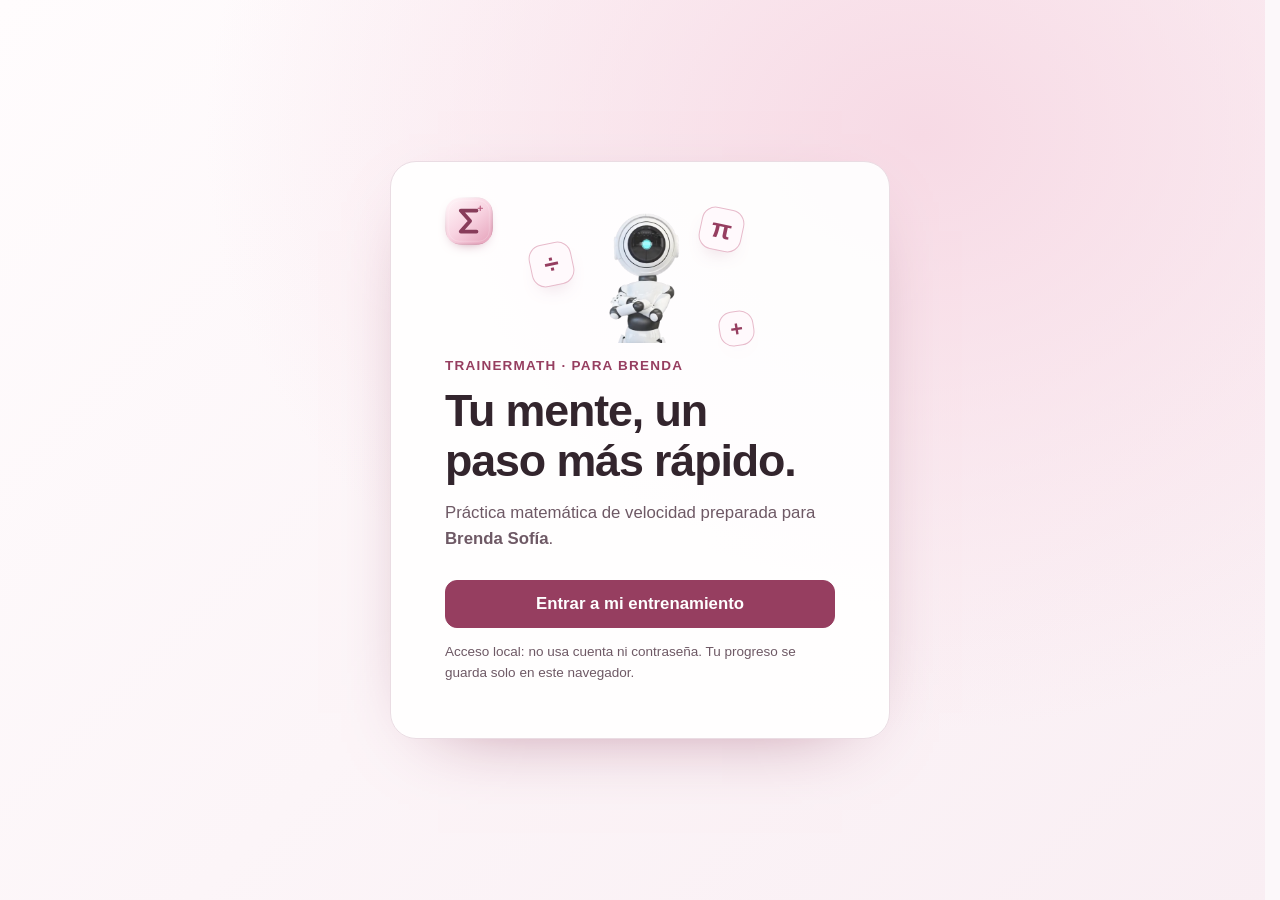
==== commit c89bdeed: "Add balanced six-area exams, one-digit Anzan and Brenda rose identity" ====
--- a/index.html
+++ b/index.html
@@ -3,10 +3,10 @@
 <head>
   <meta charset="utf-8">
   <meta name="viewport" content="width=device-width, initial-scale=1">
-  <meta name="theme-color" content="#00805d">
+  <meta name="theme-color" content="#fff6f9">
   <meta name="description" content="Entrenador de velocidad matemática para Brenda Sofía, con práctica variada y simulacros CEPRE configurables.">
   <title>TrainerMath · Brenda Sofía</title>
-  <link rel="icon" href="data:image/svg+xml,%3Csvg xmlns='http://www.w3.org/2000/svg' viewBox='0 0 64 64'%3E%3Crect width='64' height='64' rx='15' fill='%2300805d'/%3E%3Cpath d='M17 18h30v7H36v22h-8V25H17z' fill='white'/%3E%3C/svg%3E">
+  <link rel="icon" href="[data-uri]">
   <style>:root{--s1:var(--surface,#fff);--s2:var(--surface-soft,#eef4f3);--s3:#dbe8e4;--ink2:var(--muted,#454d70);--ink3:var(--muted,#526174);--acc:#00805d;--acc3:#90c9b5;--line2:#bdccc7;--line:#d9e4df}
 /* figuras */
 .ln{stroke:var(--ink2); stroke-width:1.6; fill:none; stroke-linecap:round; stroke-linejoin:round}
@@ -62,9 +62,9 @@
 
 :root{
   color-scheme:light;
-  --brand:#00805d;--brand-hover:#006e50;--brand-soft:#e8f6f1;--brand-line:#b8e1d2;
-  --bg:#f5f8f7;--surface:#fff;--surface-soft:#edf3f1;--ink:#10251f;--muted:#52645f;
-  --line:#d7e2de;--line-strong:#bdccc7;--danger:#b4233a;--danger-soft:#fff0f2;
+  --brand:#963e60;--brand-hover:#7d2f4e;--brand-soft:#faeaf0;--brand-line:#e7bbcb;
+  --bg:#fcf8fa;--surface:#fff;--surface-soft:#f6eff2;--ink:#33252d;--muted:#6e5965;
+  --line:#eadce3;--line-strong:#cdb5c1;--danger:#b4233a;--danger-soft:#fff0f2;
   --warning:#9a5a00;--warning-soft:#fff7df;--success:#087a58;
   --shadow:0 1px 2px rgba(16,37,31,.05),0 16px 40px -28px rgba(16,37,31,.32);
   --radius:18px;--radius-sm:12px;--ease-out:cubic-bezier(.23,1,.32,1);
@@ -142,14 +142,106 @@
 @media(max-width:375px){.main-nav button{font-size:.69rem}.brand strong{font-size:.92rem}.logo{width:38px;height:38px}.metrics{grid-template-columns:1fr 1fr}.star-picker,.choice-row{flex-wrap:wrap}.question-card{padding:20px 16px}.result-grid{grid-template-columns:1fr 1fr}}
 @media(prefers-reduced-motion:reduce){*,*::before,*::after{scroll-behavior:auto!important;animation:none!important;transition-duration:.01ms!important}}
 @media(forced-colors:active){.button,.option,.tag,.pool-badge{border:1px solid ButtonText}.track span{background:Highlight}}
+
+/* Brenda's rose identity. Motion is limited to the welcome and home surfaces. */
+:root{--acc:var(--brand);--acc3:var(--brand-line);--s3:var(--brand-line);--line2:var(--line-strong)}
+.logo{background:transparent;box-shadow:0 5px 14px -9px #a75c79;flex-shrink:0}
+.view{scroll-margin-top:90px}
+.topbar{background:#fffbfd;gap:18px}
+.brand strong{letter-spacing:-.035em}
+.access{overflow:auto;background:radial-gradient(ellipse at 72% 15%,#f7dae5 0,transparent 55%),linear-gradient(135deg,#fffcfd,#f9eef3)}
+.access-card{position:relative;margin:auto;max-width:530px;box-shadow:0 22px 80px -48px #a6607b;animation:welcome-enter 550ms var(--ease-out) both}
+.access-art{position:relative;width:180px;height:140px;margin:-8px auto 8px}
+.access-mascot{width:160px;height:150px;object-fit:contain;position:absolute;inset:-15px 10px;animation:mascot-hello 1100ms var(--ease-out) 200ms both}
+.access .logo-large{position:absolute;left:clamp(28px,6vw,54px);top:35px;width:48px;height:48px}
+.access h1{font-size:clamp(2rem,5vw,2.8rem)}
+.home-hero{gap:20px;grid-template-columns:minmax(0,1.45fr) minmax(300px,1fr)}
+.home-hero>div{position:relative;overflow:hidden;background:radial-gradient(ellipse at 90% 100%,#f5d5e2,transparent 65%),linear-gradient(115deg,#fff6f9,#fdf1f6);padding:clamp(28px,4vw,50px);animation:welcome-enter 500ms var(--ease-out) both}
+.home-hero h1{max-width:18ch;line-height:1.07;font-weight:620;letter-spacing:-.055em}
+.home-hero h1 em{font-style:normal;color:var(--brand)}
+.hero-proof{display:flex;gap:8px 14px;flex-wrap:wrap;margin-top:24px;color:var(--muted);font-size:.76rem}
+.mascot-card{position:relative;padding:0;overflow:hidden;background:linear-gradient(160deg,#fffafd,#fceaf2);border-color:var(--brand-line);animation:welcome-enter 600ms var(--ease-out) 80ms both}
+.mascot-stage{position:relative;display:grid;place-items:center;min-height:218px;isolation:isolate}
+.mascot-stage::before{content:'';position:absolute;width:174px;height:174px;border-radius:50%;background:radial-gradient(circle at 40% 25%,#fff,#f3c9db);z-index:-1;box-shadow:0 0 0 22px #ffffff55,0 0 0 45px #ffffff44}
+.mascot-button{border:0;background:transparent;padding:0;border-radius:50%;width:220px;height:215px;transition:transform 220ms var(--ease-out)}
+.mascot-button img{display:block;width:100%;height:100%;object-fit:contain;animation:mascot-hello 900ms var(--ease-out) 180ms both}
+.mascot-button:active{transform:scale(.95)}
+.mascot-button.tip-bounce img{animation:mascot-nod 450ms var(--ease-out)}
+.mascot-caption{position:relative;padding:5px 28px 18px;z-index:1}
+.mascot-caption h2{margin:9px 0;font-size:1.15rem}
+.mascot-caption>p:not(.eyebrow){font-size:.88rem;line-height:1.5;color:var(--muted);min-height:4.5em}
+.mascot-caption .text-button{font-size:.8rem;padding-left:0;display:inline-flex;align-items:center;gap:9px}
+.math-float{position:absolute;display:grid;place-items:center;width:43px;height:43px;border:1px solid #e7bbcb;border-radius:14px;background:#fff9fc;color:var(--brand);font-size:1.65rem;font-weight:650;box-shadow:0 10px 22px -16px #9b4a70;transition:transform 300ms var(--ease-out);pointer-events:none}
+.float-one{left:11%;top:23%;transform:rotate(-12deg)}
+.float-two{right:11%;top:12%;transform:rotate(12deg)}
+.float-three{right:9%;bottom:14%;width:35px;height:35px;font-size:1.35rem;transform:rotate(-9deg)}
+.access-art .float-one{left:-20px;top:35px}.access-art .float-two{right:-13px;top:0}.access-art .float-three{right:-24px;bottom:2px}
+.prep-card{background:linear-gradient(145deg,#fceef4,#fff)}
+.exam-fields{grid-template-columns:1.2fr 1fr 1fr}
+.coverage-heading{display:flex;align-items:center;justify-content:space-between;gap:12px;margin:8px 0 12px}
+.coverage-heading .tag{background:var(--brand-soft);color:var(--brand)}
+.exam-coverage{display:grid;grid-template-columns:repeat(6,minmax(0,1fr));gap:9px}
+.coverage-item{padding:13px 12px;border:1px solid var(--brand-line);border-radius:12px;background:#fffbfd}
+.coverage-item>span{display:block;color:var(--muted);font-size:.78rem}
+.coverage-item strong{display:block;color:var(--brand);font-size:1.35rem;margin-top:6px}
+.coverage-item small{font-size:.68rem;font-weight:450}
+.coverage-note{color:var(--muted);font-size:.79rem;margin:12px 0 22px;max-width:85ch}
+.exam-area-results{margin-top:24px;text-align:left}.exam-area-results .exam-coverage{margin-top:12px}.exam-area-results .coverage-item small{display:block;color:var(--muted);line-height:1.5}
+@keyframes welcome-enter{from{opacity:0;transform:translateY(14px)}to{opacity:1;transform:translateY(0)}}
+@keyframes mascot-hello{0%{opacity:0;transform:translateY(18px) rotate(-8deg)}65%{opacity:1;transform:translateY(-4px) rotate(3deg)}100%{opacity:1;transform:translateY(0) rotate(0)}}
+@keyframes mascot-nod{0%,100%{transform:rotate(0)}40%{transform:rotate(-7deg) translateY(-5px)}70%{transform:rotate(5deg)}}
+@media(hover:hover) and (pointer:fine){.mascot-button:hover{transform:translateY(-4px)}.mascot-stage:hover .float-one{transform:translate(-5px,-5px) rotate(-20deg)}.mascot-stage:hover .float-two{transform:translate(5px,-4px) rotate(20deg)}.mascot-stage:hover .float-three{transform:translate(7px,3px) rotate(9deg)}}
+@media(max-width:1080px){.main-nav button{padding:8px 10px}.profile>span:last-child{display:none}.exam-coverage{grid-template-columns:repeat(3,minmax(0,1fr))}}
+@media(max-width:900px){.main-nav{grid-template-columns:repeat(5,1fr)}.main-nav button{padding:7px 2px}.home-hero{grid-template-columns:1fr}.mascot-card{display:grid;grid-template-columns:210px 1fr;align-items:center}.mascot-stage{min-height:205px}.mascot-button{width:190px;height:190px}.mascot-stage::before{width:142px;height:142px}.mascot-caption{padding:20px}.mascot-caption>p:not(.eyebrow){min-height:0}}
+@media(max-width:640px){.exam-fields{grid-template-columns:1fr}.access{padding:14px}.access-card{padding:24px}.access .logo-large{left:24px;top:25px}.hero-proof{gap:6px 12px}.home-hero>div{padding:28px}.home-hero h1{font-size:clamp(2.1rem,8.2vw,3rem)}.mascot-card{grid-template-columns:130px 1fr;min-height:214px}.mascot-stage{min-height:165px}.mascot-button{width:140px;height:160px}.mascot-stage::before{width:100px;height:100px;box-shadow:0 0 0 14px #ffffff55}.math-float{width:30px;height:30px;font-size:1.2rem;border-radius:10px}.float-one{left:4%;top:18%}.float-two{right:4%;top:10%}.float-three{right:0;bottom:4%;width:27px;height:27px;font-size:1rem}.mascot-caption{padding:18px 18px 10px 8px}.mascot-caption .eyebrow{font-size:.65rem}.mascot-caption h2{font-size:1rem}.mascot-caption>p:not(.eyebrow){font-size:.8rem}.coverage-item{padding:12px 9px}.coverage-item>span{font-size:.72rem}}
+@media(max-width:375px){.mascot-card{grid-template-columns:105px 1fr}.mascot-button{width:120px;height:145px}.mascot-caption{padding-right:14px}.exam-coverage{grid-template-columns:repeat(2,minmax(0,1fr))}.main-nav button{font-size:.66rem}}
+@media(prefers-reduced-motion:reduce){.access-card,.home-hero>div,.mascot-card,.mascot-button img,.access-mascot,.mascot-button.tip-bounce img{animation:none}.mascot-button,.math-float{transition:none}.mascot-button:hover{transform:none}}
+
+.anzan-shell{max-width:980px;margin:0 auto;color:var(--ink)}
+.anzan-head{display:flex;justify-content:space-between;align-items:end;gap:28px;margin-bottom:22px}
+.anzan-head h1{font-size:clamp(2rem,1.65rem + 1.4vw,3rem);margin:4px 0 0}
+.anzan-head>p{max-width:46ch;color:var(--muted);text-align:right}
+.anzan-kicker{margin:0;color:var(--brand);font-size:.78rem;font-weight:800;letter-spacing:.09em;text-transform:uppercase}
+.anzan-config,.anzan-stage,.anzan-answer,.anzan-feedback{padding:clamp(20px,4vw,38px);border:1px solid var(--line);border-radius:var(--radius);background:var(--surface);box-shadow:var(--shadow)}
+.anzan-fields{display:grid;grid-template-columns:1fr 1fr 1.35fr;gap:18px;align-items:start}
+.anzan-fields>label,.anzan-fields legend,.anzan-answer label{font-size:.84rem;font-weight:750;color:var(--muted)}
+.anzan-fields select{display:block;width:100%;min-height:48px;margin-top:8px;padding:0 38px 0 13px;border:1px solid var(--line-strong);border-radius:11px;background:var(--surface);font-size:16px}
+.anzan-fields fieldset{border:0;padding:0;margin:0}.anzan-fields legend{margin-bottom:8px}
+.anzan-radio{position:relative;display:block;cursor:pointer}.anzan-radio+.anzan-radio{margin-top:7px}
+.anzan-radio input{position:absolute;opacity:0;pointer-events:none}
+.anzan-radio span{min-height:58px;padding:10px 12px;display:flex;flex-direction:column;justify-content:center;border:1px solid var(--line);border-radius:11px;background:var(--surface)}
+.anzan-radio strong{font-size:.9rem;color:var(--ink)}.anzan-radio small{font-size:.77rem;color:var(--muted)}
+.anzan-radio input:checked+span{border-color:var(--brand);background:var(--brand-soft);box-shadow:inset 0 0 0 1px var(--brand)}
+.anzan-radio input:focus-visible+span{outline:3px solid var(--brand);outline-offset:3px}
+.anzan-note{margin:24px 0;padding:15px 17px;border-left:4px solid var(--brand);border-radius:8px 12px 12px 8px;background:var(--brand-soft)}
+.anzan-note p,.anzan-stage p,.anzan-answer>p,.anzan-tip p{margin:3px 0 0;color:var(--muted)}
+.anzan-btn{min-height:44px;padding:9px 16px;border:1px solid var(--line-strong);border-radius:11px;background:var(--surface);color:var(--ink);font:inherit;font-size:.92rem;font-weight:700;line-height:1.2;cursor:pointer;user-select:none;transition:transform 140ms cubic-bezier(.23,1,.32,1),background-color 140ms ease,border-color 140ms ease}
+.anzan-btn:focus-visible{outline:3px solid var(--brand);outline-offset:3px}.anzan-btn:active{transform:scale(.97)}.anzan-btn:disabled{cursor:not-allowed;opacity:.55}
+.anzan-primary{border-color:var(--brand);background:var(--brand);color:#fff}.anzan-quiet:hover{background:var(--surface-soft)}
+.anzan-roundbar{display:flex;justify-content:space-between;align-items:center;gap:16px}.anzan-roundbar>div:first-child{display:flex;flex-direction:column}.anzan-roundbar span{font-size:.78rem;color:var(--muted)}
+.anzan-actions{display:flex;gap:8px;flex-wrap:wrap}.anzan-progress{height:7px;margin:18px 0;border-radius:99px;overflow:hidden;background:var(--surface-soft)}.anzan-progress span{display:block;height:100%;border-radius:inherit;background:var(--brand)}
+.anzan-number-wrap{min-height:clamp(270px,47vh,450px);display:grid;place-items:center;border-radius:18px;background:linear-gradient(145deg,var(--brand-soft),var(--surface-soft));overflow:hidden}
+.anzan-number{font-size:clamp(8rem,27vw,17rem);font-weight:800;line-height:1;font-variant-numeric:tabular-nums;color:var(--brand)}.anzan-number.is-entering{animation:anzan-in 180ms cubic-bezier(.23,1,.32,1)}
+@keyframes anzan-in{from{opacity:.25;transform:translateY(8px) scale(.96)}to{opacity:1;transform:none}}
+.anzan-paused{text-align:center;padding:24px}.anzan-paused strong{font-size:clamp(1.5rem,1.2rem + 1vw,2rem)}.anzan-paused p{max-width:48ch}
+.anzan-manual{display:flex;flex-direction:column;align-items:center;text-align:center;margin-top:20px}.anzan-manual .anzan-btn{margin:14px 0 7px;min-width:190px}.anzan-manual small,.anzan-auto-note{color:var(--muted);font-size:.8rem}.anzan-auto-note{text-align:center;margin-top:14px!important}
+.anzan-answer{text-align:center;max-width:650px;margin:0 auto}.anzan-answer h3,.anzan-feedback h3{font-size:clamp(1.5rem,1.2rem + 1vw,2.1rem);margin:6px 0 8px}.anzan-answer form{display:grid;grid-template-columns:minmax(0,1fr) auto;gap:10px;max-width:460px;margin:25px auto 18px;text-align:left}.anzan-answer label{grid-column:1/-1}.anzan-answer input{min-width:0;height:64px;border:1px solid var(--line-strong);border-radius:12px;padding:0 16px;font-size:1.65rem;font-weight:750;font-variant-numeric:tabular-nums;text-align:center}.anzan-answer form .anzan-btn{height:64px}.anzan-answer-actions{justify-content:center}
+.anzan-error{grid-column:1/-1;margin:0!important;color:var(--danger)!important;font-size:.84rem}.anzan-answer input[aria-invalid="true"]{border-color:var(--danger);box-shadow:0 0 0 1px var(--danger)}
+.anzan-verdict{padding:18px;border-radius:14px;background:var(--brand-soft)}.anzan-verdict.is-wrong{background:var(--danger-soft)}.anzan-verdict p:last-child{color:var(--muted)}
+.anzan-sequence{margin:22px 0}.anzan-sequence>span{display:block;margin-bottom:9px;color:var(--muted);font-size:.8rem;font-weight:750}.anzan-sequence ol{display:flex;flex-wrap:wrap;gap:7px;margin:0;padding:0;list-style:none}.anzan-sequence li{width:44px;height:44px;display:grid;place-items:center;border:1px solid var(--line);border-radius:10px;background:var(--surface-soft);font-weight:800;font-variant-numeric:tabular-nums}.anzan-tip{margin-bottom:20px;padding:14px 16px;border-left:4px solid var(--brand);background:var(--brand-soft);border-radius:8px 12px 12px 8px}
+@media(max-width:720px){.anzan-head{align-items:start;flex-direction:column;gap:8px}.anzan-head>p{text-align:left}.anzan-fields{grid-template-columns:1fr}.anzan-roundbar{align-items:start;flex-direction:column}.anzan-actions{width:100%}.anzan-actions .anzan-btn{flex:1}.anzan-number-wrap{min-height:300px}.anzan-answer form{grid-template-columns:1fr}.anzan-answer form .anzan-btn{height:48px}.anzan-answer input{height:58px}}
+@media(max-width:380px){.anzan-config,.anzan-stage,.anzan-answer,.anzan-feedback{padding:18px 14px}.anzan-number-wrap{min-height:220px}.anzan-number{font-size:8rem}.anzan-roundbar .anzan-actions{display:grid;grid-template-columns:repeat(3,minmax(0,1fr));gap:6px}.anzan-roundbar .anzan-actions .anzan-btn{padding:9px 5px;font-size:.8rem}}
+@media(prefers-reduced-motion:reduce){.anzan-number{animation:none}.anzan-btn{transition-duration:.01ms}}
+@media(forced-colors:active){.anzan-btn,.anzan-number-wrap,.anzan-sequence li{border:1px solid ButtonText}}
 </style>
 </head>
 <body>
   <section class="access" id="accessGate" aria-labelledby="accessTitle">
     <div class="access-card">
-      <div class="logo logo-large" aria-hidden="true">T</div>
-      <p class="eyebrow">TrainerMath</p>
-      <h1 id="accessTitle">Entrena para resolver antes.</h1>
+      <div class="access-art" aria-hidden="true"><img class="access-mascot" src="[data-uri]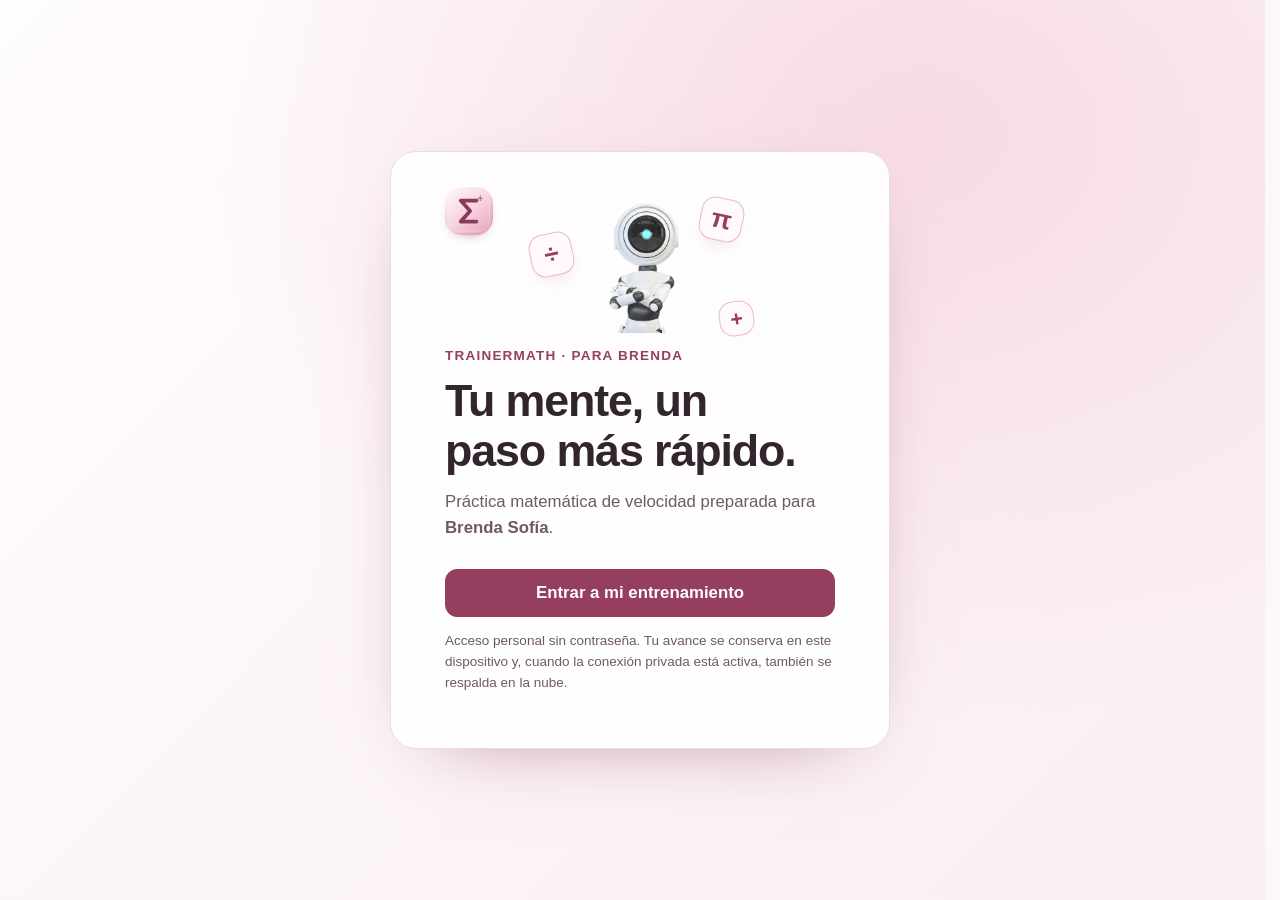
==== commit 242754f0: "Add adaptive Aecodito coach and Supabase sync" ====
--- a/index.html
+++ b/index.html
@@ -147,6 +147,27 @@
 :root{--acc:var(--brand);--acc3:var(--brand-line);--s3:var(--brand-line);--line2:var(--line-strong)}
 .logo{background:transparent;box-shadow:0 5px 14px -9px #a75c79;flex-shrink:0}
 .view{scroll-margin-top:90px}
+.anzan-focus .topbar,.anzan-focus .footer{display:none}
+.anzan-focus main{max-width:none;padding:0;min-height:100dvh}
+.anzan-focus #view-anzan{min-height:100dvh;scroll-margin-top:0}
+.anzan-focus .storage-alert{display:none}
+.anzan-focus .coach-launcher,.anzan-focus .coach-drawer{display:none}
+.exam-running .coach-launcher,.exam-running .coach-drawer{display:none}
+.curriculum-panel{margin:18px 0}
+.curriculum-panel>summary{min-height:44px;cursor:pointer;font-weight:750;display:flex;align-items:center;justify-content:space-between;gap:12px;flex-wrap:wrap}
+.curriculum-panel>summary>span{font-size:.8rem;color:var(--muted);font-weight:500}
+.curriculum-intro,.curriculum-note{font-size:.84rem;color:var(--muted);margin:16px 0;line-height:1.6}
+.curriculum-note a{color:var(--brand);text-decoration:underline;text-underline-offset:3px}
+.curriculum-area{border-top:1px solid var(--line);padding:8px 0}
+.curriculum-area>summary{min-height:44px;cursor:pointer;font-weight:650;color:var(--brand);padding:10px 0}
+.curriculum-units{display:grid;grid-template-columns:repeat(2,minmax(0,1fr));gap:8px;margin-bottom:12px}
+.curriculum-units button,.curriculum-pending{display:flex;justify-content:space-between;align-items:center;gap:14px;min-height:56px;padding:12px 14px;border:1px solid var(--line);border-radius:12px;background:var(--surface);text-align:left;font-size:.85rem}
+.curriculum-units button:hover{background:var(--brand-soft);border-color:var(--brand)}
+.curriculum-units small{white-space:nowrap;color:var(--brand);font-size:.75rem}
+.curriculum-pending{background:var(--surface-soft);color:var(--muted)}.curriculum-pending small{color:var(--muted)}
+#practiceSetup .field-grid{grid-template-columns:repeat(2,minmax(0,1fr))}#practiceSetup{scroll-margin-top:90px}
+.exam-coverage{grid-template-columns:repeat(5,minmax(0,1fr))}
+@media(max-width:640px){.curriculum-units,#practiceSetup .field-grid{grid-template-columns:1fr}}
 .topbar{background:#fffbfd;gap:18px}
 .brand strong{letter-spacing:-.035em}
 .access{overflow:auto;background:radial-gradient(ellipse at 72% 15%,#f7dae5 0,transparent 55%),linear-gradient(135deg,#fffcfd,#f9eef3)}
@@ -180,59 +201,74 @@
 .exam-fields{grid-template-columns:1.2fr 1fr 1fr}
 .coverage-heading{display:flex;align-items:center;justify-content:space-between;gap:12px;margin:8px 0 12px}
 .coverage-heading .tag{background:var(--brand-soft);color:var(--brand)}
-.exam-coverage{display:grid;grid-template-columns:repeat(6,minmax(0,1fr));gap:9px}
+.exam-coverage{display:grid;grid-template-columns:repeat(5,minmax(0,1fr));gap:9px}
 .coverage-item{padding:13px 12px;border:1px solid var(--brand-line);border-radius:12px;background:#fffbfd}
 .coverage-item>span{display:block;color:var(--muted);font-size:.78rem}
 .coverage-item strong{display:block;color:var(--brand);font-size:1.35rem;margin-top:6px}
 .coverage-item small{font-size:.68rem;font-weight:450}
 .coverage-note{color:var(--muted);font-size:.79rem;margin:12px 0 22px;max-width:85ch}
 .exam-area-results{margin-top:24px;text-align:left}.exam-area-results .exam-coverage{margin-top:12px}.exam-area-results .coverage-item small{display:block;color:var(--muted);line-height:1.5}
+.adaptive-brief{margin:18px 0;display:flex;align-items:center;justify-content:space-between;gap:20px;padding:20px 24px;background:linear-gradient(120deg,#fff9fc,#fbe8f1);border-color:var(--brand-line)}
+.adaptive-brief>div:first-child{display:flex;align-items:center;gap:16px;min-width:0}.adaptive-brief h2{font-size:1.08rem;margin:3px 0}.adaptive-brief p:not(.eyebrow){color:var(--muted);font-size:.84rem}.adaptive-icon{width:46px;height:46px;flex:0 0 46px;border-radius:15px;display:grid;place-items:center;background:linear-gradient(145deg,#b7557d,#7f3154);color:#fff;font-size:1.5rem;box-shadow:0 14px 30px -18px #7f3154}.adaptive-brief-actions{display:flex;gap:8px;flex-shrink:0}
+.aecodito-inline{display:grid;grid-template-columns:64px 1fr;gap:13px;align-items:center;margin-top:14px;padding:14px 16px;border:1px solid var(--brand-line);border-radius:15px;background:linear-gradient(135deg,#fffafd,#fae8f0)}.aecodito-inline img{width:64px;height:64px;object-fit:contain}.aecodito-inline span{font-size:.7rem;text-transform:uppercase;letter-spacing:.08em;font-weight:800;color:var(--brand)}.aecodito-inline h3{font-size:.95rem;margin:3px 0}.aecodito-inline p{font-size:.82rem;color:var(--muted);line-height:1.5}.aecodito-inline .text-button{padding:7px 0 0;font-size:.78rem}
+.coach-launcher{position:fixed;right:22px;bottom:22px;z-index:82;display:flex;align-items:center;gap:9px;min-height:58px;padding:4px 16px 4px 5px;border:1px solid #e6b8ca;border-radius:999px;background:linear-gradient(135deg,#fff,#f9e5ee);color:var(--ink);box-shadow:0 20px 55px -25px #6e2347;font-weight:780;cursor:pointer;transition:transform 180ms var(--ease-out),box-shadow 180ms var(--ease-out)}.coach-launcher img{width:48px;height:48px;object-fit:contain;border-radius:50%;background:#fff}.coach-launcher b{width:9px;height:9px;border-radius:50%;background:#c7abb7;box-shadow:0 0 0 4px #fff}.coach-launcher b.online{background:#2f9f75}.coach-launcher:hover{transform:translateY(-3px);box-shadow:0 24px 60px -24px #6e2347}.coach-launcher:focus-visible{outline:3px solid #d689a7;outline-offset:3px}
+.coach-drawer{position:fixed;z-index:90;right:0;top:0;width:min(430px,100%);height:100dvh;overflow:auto;background:linear-gradient(180deg,#fffafd,#fff);border-left:1px solid var(--brand-line);box-shadow:-30px 0 80px -45px #6e2347;animation:coach-enter 260ms var(--ease-out) both}.coach-head{position:sticky;top:0;z-index:2;display:flex;justify-content:space-between;align-items:center;padding:20px 22px;border-bottom:1px solid var(--brand-line);background:rgba(255,250,253,.94);backdrop-filter:blur(14px)}.coach-head h2{font-size:1.35rem;margin-top:2px}.icon-button{width:44px;height:44px;border:1px solid var(--line);border-radius:50%;background:#fff;color:var(--ink);font-size:1.7rem;line-height:1;cursor:pointer}.coach-body{display:grid;gap:16px;padding:20px 22px 38px}.coach-mascot-row{display:grid;grid-template-columns:86px 1fr;align-items:center;gap:14px}.coach-mascot-row img{width:86px;height:86px;object-fit:contain}.coach-mascot-row h3{margin:6px 0 3px;font-size:1.05rem}.coach-mascot-row p{font-size:.78rem;color:var(--muted)}.cloud-pill{display:inline-flex;padding:5px 9px;border-radius:999px;background:#f1e9ed;color:var(--muted);font-size:.68rem;font-weight:800}.cloud-pill.is-online{background:#e3f5ed;color:#186347}
+.coach-tip{padding:18px;border:1px solid var(--brand-line);border-radius:18px;background:radial-gradient(circle at 100% 0,#f7d5e3,transparent 46%),#fff}.coach-tip-label,.coach-recommendation>span,.coach-reply>span{font-size:.68rem;text-transform:uppercase;letter-spacing:.09em;font-weight:850;color:var(--brand)}.coach-tip h3,.coach-recommendation h3,.coach-reply h3{margin:7px 0 10px;font-size:1.05rem}.coach-tip p{margin:7px 0;color:var(--muted);font-size:.82rem;line-height:1.5}.coach-example{margin:12px 0;padding:13px 14px;border-radius:12px;background:#471d31;color:#fff;font-size:.9rem;font-weight:720;font-variant-numeric:tabular-nums}.coach-tip .coach-trap{font-size:.76rem}.coach-actions{display:flex;gap:8px}.coach-actions .button{flex:1}
+.coach-recommendation,.coach-reply,.coach-lock{padding:17px;border-radius:16px;background:#f8f1f4}.coach-recommendation p,.coach-reply p,.coach-lock p{color:var(--muted);font-size:.82rem;line-height:1.55;margin:6px 0}.coach-recommendation strong,.coach-reply strong{display:block;font-size:.8rem;line-height:1.5}.coach-reply{border-left:4px solid var(--brand);background:#fff4f8}.coach-form{display:grid;gap:8px}.coach-form label{font-size:.8rem;font-weight:800}.coach-form>div{display:grid;grid-template-columns:1fr auto;gap:7px}.coach-form input{min-width:0;height:46px;padding:0 13px;border:1px solid var(--line-strong);border-radius:11px;background:#fff;font:inherit;font-size:.82rem}.coach-form input:focus{outline:3px solid #f2ccdb;border-color:var(--brand)}.coach-form small{color:var(--muted);font-size:.72rem}.coach-cloud-note{display:grid;gap:3px;padding-top:12px;border-top:1px solid var(--line);font-size:.74rem}.coach-cloud-note span{color:var(--muted);line-height:1.45}
+@keyframes coach-enter{from{transform:translateX(24px)}to{transform:translateX(0)}}
 @keyframes welcome-enter{from{opacity:0;transform:translateY(14px)}to{opacity:1;transform:translateY(0)}}
 @keyframes mascot-hello{0%{opacity:0;transform:translateY(18px) rotate(-8deg)}65%{opacity:1;transform:translateY(-4px) rotate(3deg)}100%{opacity:1;transform:translateY(0) rotate(0)}}
 @keyframes mascot-nod{0%,100%{transform:rotate(0)}40%{transform:rotate(-7deg) translateY(-5px)}70%{transform:rotate(5deg)}}
 @media(hover:hover) and (pointer:fine){.mascot-button:hover{transform:translateY(-4px)}.mascot-stage:hover .float-one{transform:translate(-5px,-5px) rotate(-20deg)}.mascot-stage:hover .float-two{transform:translate(5px,-4px) rotate(20deg)}.mascot-stage:hover .float-three{transform:translate(7px,3px) rotate(9deg)}}
 @media(max-width:1080px){.main-nav button{padding:8px 10px}.profile>span:last-child{display:none}.exam-coverage{grid-template-columns:repeat(3,minmax(0,1fr))}}
-@media(max-width:900px){.main-nav{grid-template-columns:repeat(5,1fr)}.main-nav button{padding:7px 2px}.home-hero{grid-template-columns:1fr}.mascot-card{display:grid;grid-template-columns:210px 1fr;align-items:center}.mascot-stage{min-height:205px}.mascot-button{width:190px;height:190px}.mascot-stage::before{width:142px;height:142px}.mascot-caption{padding:20px}.mascot-caption>p:not(.eyebrow){min-height:0}}
-@media(max-width:640px){.exam-fields{grid-template-columns:1fr}.access{padding:14px}.access-card{padding:24px}.access .logo-large{left:24px;top:25px}.hero-proof{gap:6px 12px}.home-hero>div{padding:28px}.home-hero h1{font-size:clamp(2.1rem,8.2vw,3rem)}.mascot-card{grid-template-columns:130px 1fr;min-height:214px}.mascot-stage{min-height:165px}.mascot-button{width:140px;height:160px}.mascot-stage::before{width:100px;height:100px;box-shadow:0 0 0 14px #ffffff55}.math-float{width:30px;height:30px;font-size:1.2rem;border-radius:10px}.float-one{left:4%;top:18%}.float-two{right:4%;top:10%}.float-three{right:0;bottom:4%;width:27px;height:27px;font-size:1rem}.mascot-caption{padding:18px 18px 10px 8px}.mascot-caption .eyebrow{font-size:.65rem}.mascot-caption h2{font-size:1rem}.mascot-caption>p:not(.eyebrow){font-size:.8rem}.coverage-item{padding:12px 9px}.coverage-item>span{font-size:.72rem}}
+@media(max-width:900px){.main-nav{grid-template-columns:repeat(5,1fr)}.main-nav button{padding:7px 2px}.home-hero{grid-template-columns:1fr}.mascot-card{display:grid;grid-template-columns:210px 1fr;align-items:center}.mascot-stage{min-height:205px}.mascot-button{width:190px;height:190px}.mascot-stage::before{width:142px;height:142px}.mascot-caption{padding:20px}.mascot-caption>p:not(.eyebrow){min-height:0}.coach-launcher{right:12px;bottom:calc(70px + env(safe-area-inset-bottom))}.adaptive-brief{align-items:stretch;flex-direction:column}.adaptive-brief-actions{justify-content:flex-end}}
+@media(max-width:640px){.exam-fields{grid-template-columns:1fr}.access{padding:14px}.access-card{padding:24px}.access .logo-large{left:24px;top:25px}.hero-proof{gap:6px 12px}.home-hero>div{padding:28px}.home-hero h1{font-size:clamp(2.1rem,8.2vw,3rem)}.mascot-card{grid-template-columns:130px 1fr;min-height:214px}.mascot-stage{min-height:165px}.mascot-button{width:140px;height:160px}.mascot-stage::before{width:100px;height:100px;box-shadow:0 0 0 14px #ffffff55}.math-float{width:30px;height:30px;font-size:1.2rem;border-radius:10px}.float-one{left:4%;top:18%}.float-two{right:4%;top:10%}.float-three{right:0;bottom:4%;width:27px;height:27px;font-size:1rem}.mascot-caption{padding:18px 18px 10px 8px}.mascot-caption .eyebrow{font-size:.65rem}.mascot-caption h2{font-size:1rem}.mascot-caption>p:not(.eyebrow){font-size:.8rem}.coverage-item{padding:12px 9px}.coverage-item>span{font-size:.72rem}.adaptive-brief{padding:18px}.adaptive-brief>div:first-child{align-items:flex-start}.adaptive-brief-actions{display:grid;grid-template-columns:1fr 1fr}.coach-launcher{width:58px;height:58px;padding:4px;border-radius:50%}.coach-launcher span{display:none}.coach-launcher b{position:absolute;right:2px;top:2px}.coach-drawer{width:100%;border-left:0}.coach-body{padding:18px 16px calc(92px + env(safe-area-inset-bottom))}.coach-head{padding:16px}.coach-form>div{grid-template-columns:1fr}.coach-form input{font-size:16px}.coach-form button{width:100%}}
 @media(max-width:375px){.mascot-card{grid-template-columns:105px 1fr}.mascot-button{width:120px;height:145px}.mascot-caption{padding-right:14px}.exam-coverage{grid-template-columns:repeat(2,minmax(0,1fr))}.main-nav button{font-size:.66rem}}
-@media(prefers-reduced-motion:reduce){.access-card,.home-hero>div,.mascot-card,.mascot-button img,.access-mascot,.mascot-button.tip-bounce img{animation:none}.mascot-button,.math-float{transition:none}.mascot-button:hover{transform:none}}
-
-.anzan-shell{max-width:980px;margin:0 auto;color:var(--ink)}
-.anzan-head{display:flex;justify-content:space-between;align-items:end;gap:28px;margin-bottom:22px}
-.anzan-head h1{font-size:clamp(2rem,1.65rem + 1.4vw,3rem);margin:4px 0 0}
-.anzan-head>p{max-width:46ch;color:var(--muted);text-align:right}
-.anzan-kicker{margin:0;color:var(--brand);font-size:.78rem;font-weight:800;letter-spacing:.09em;text-transform:uppercase}
-.anzan-config,.anzan-stage,.anzan-answer,.anzan-feedback{padding:clamp(20px,4vw,38px);border:1px solid var(--line);border-radius:var(--radius);background:var(--surface);box-shadow:var(--shadow)}
-.anzan-fields{display:grid;grid-template-columns:1fr 1fr 1.35fr;gap:18px;align-items:start}
-.anzan-fields>label,.anzan-fields legend,.anzan-answer label{font-size:.84rem;font-weight:750;color:var(--muted)}
-.anzan-fields select{display:block;width:100%;min-height:48px;margin-top:8px;padding:0 38px 0 13px;border:1px solid var(--line-strong);border-radius:11px;background:var(--surface);font-size:16px}
-.anzan-fields fieldset{border:0;padding:0;margin:0}.anzan-fields legend{margin-bottom:8px}
-.anzan-radio{position:relative;display:block;cursor:pointer}.anzan-radio+.anzan-radio{margin-top:7px}
-.anzan-radio input{position:absolute;opacity:0;pointer-events:none}
-.anzan-radio span{min-height:58px;padding:10px 12px;display:flex;flex-direction:column;justify-content:center;border:1px solid var(--line);border-radius:11px;background:var(--surface)}
-.anzan-radio strong{font-size:.9rem;color:var(--ink)}.anzan-radio small{font-size:.77rem;color:var(--muted)}
-.anzan-radio input:checked+span{border-color:var(--brand);background:var(--brand-soft);box-shadow:inset 0 0 0 1px var(--brand)}
-.anzan-radio input:focus-visible+span{outline:3px solid var(--brand);outline-offset:3px}
-.anzan-note{margin:24px 0;padding:15px 17px;border-left:4px solid var(--brand);border-radius:8px 12px 12px 8px;background:var(--brand-soft)}
-.anzan-note p,.anzan-stage p,.anzan-answer>p,.anzan-tip p{margin:3px 0 0;color:var(--muted)}
-.anzan-btn{min-height:44px;padding:9px 16px;border:1px solid var(--line-strong);border-radius:11px;background:var(--surface);color:var(--ink);font:inherit;font-size:.92rem;font-weight:700;line-height:1.2;cursor:pointer;user-select:none;transition:transform 140ms cubic-bezier(.23,1,.32,1),background-color 140ms ease,border-color 140ms ease}
-.anzan-btn:focus-visible{outline:3px solid var(--brand);outline-offset:3px}.anzan-btn:active{transform:scale(.97)}.anzan-btn:disabled{cursor:not-allowed;opacity:.55}
-.anzan-primary{border-color:var(--brand);background:var(--brand);color:#fff}.anzan-quiet:hover{background:var(--surface-soft)}
-.anzan-roundbar{display:flex;justify-content:space-between;align-items:center;gap:16px}.anzan-roundbar>div:first-child{display:flex;flex-direction:column}.anzan-roundbar span{font-size:.78rem;color:var(--muted)}
-.anzan-actions{display:flex;gap:8px;flex-wrap:wrap}.anzan-progress{height:7px;margin:18px 0;border-radius:99px;overflow:hidden;background:var(--surface-soft)}.anzan-progress span{display:block;height:100%;border-radius:inherit;background:var(--brand)}
-.anzan-number-wrap{min-height:clamp(270px,47vh,450px);display:grid;place-items:center;border-radius:18px;background:linear-gradient(145deg,var(--brand-soft),var(--surface-soft));overflow:hidden}
-.anzan-number{font-size:clamp(8rem,27vw,17rem);font-weight:800;line-height:1;font-variant-numeric:tabular-nums;color:var(--brand)}.anzan-number.is-entering{animation:anzan-in 180ms cubic-bezier(.23,1,.32,1)}
-@keyframes anzan-in{from{opacity:.25;transform:translateY(8px) scale(.96)}to{opacity:1;transform:none}}
-.anzan-paused{text-align:center;padding:24px}.anzan-paused strong{font-size:clamp(1.5rem,1.2rem + 1vw,2rem)}.anzan-paused p{max-width:48ch}
-.anzan-manual{display:flex;flex-direction:column;align-items:center;text-align:center;margin-top:20px}.anzan-manual .anzan-btn{margin:14px 0 7px;min-width:190px}.anzan-manual small,.anzan-auto-note{color:var(--muted);font-size:.8rem}.anzan-auto-note{text-align:center;margin-top:14px!important}
-.anzan-answer{text-align:center;max-width:650px;margin:0 auto}.anzan-answer h3,.anzan-feedback h3{font-size:clamp(1.5rem,1.2rem + 1vw,2.1rem);margin:6px 0 8px}.anzan-answer form{display:grid;grid-template-columns:minmax(0,1fr) auto;gap:10px;max-width:460px;margin:25px auto 18px;text-align:left}.anzan-answer label{grid-column:1/-1}.anzan-answer input{min-width:0;height:64px;border:1px solid var(--line-strong);border-radius:12px;padding:0 16px;font-size:1.65rem;font-weight:750;font-variant-numeric:tabular-nums;text-align:center}.anzan-answer form .anzan-btn{height:64px}.anzan-answer-actions{justify-content:center}
-.anzan-error{grid-column:1/-1;margin:0!important;color:var(--danger)!important;font-size:.84rem}.anzan-answer input[aria-invalid="true"]{border-color:var(--danger);box-shadow:0 0 0 1px var(--danger)}
-.anzan-verdict{padding:18px;border-radius:14px;background:var(--brand-soft)}.anzan-verdict.is-wrong{background:var(--danger-soft)}.anzan-verdict p:last-child{color:var(--muted)}
-.anzan-sequence{margin:22px 0}.anzan-sequence>span{display:block;margin-bottom:9px;color:var(--muted);font-size:.8rem;font-weight:750}.anzan-sequence ol{display:flex;flex-wrap:wrap;gap:7px;margin:0;padding:0;list-style:none}.anzan-sequence li{width:44px;height:44px;display:grid;place-items:center;border:1px solid var(--line);border-radius:10px;background:var(--surface-soft);font-weight:800;font-variant-numeric:tabular-nums}.anzan-tip{margin-bottom:20px;padding:14px 16px;border-left:4px solid var(--brand);background:var(--brand-soft);border-radius:8px 12px 12px 8px}
-@media(max-width:720px){.anzan-head{align-items:start;flex-direction:column;gap:8px}.anzan-head>p{text-align:left}.anzan-fields{grid-template-columns:1fr}.anzan-roundbar{align-items:start;flex-direction:column}.anzan-actions{width:100%}.anzan-actions .anzan-btn{flex:1}.anzan-number-wrap{min-height:300px}.anzan-answer form{grid-template-columns:1fr}.anzan-answer form .anzan-btn{height:48px}.anzan-answer input{height:58px}}
-@media(max-width:380px){.anzan-config,.anzan-stage,.anzan-answer,.anzan-feedback{padding:18px 14px}.anzan-number-wrap{min-height:220px}.anzan-number{font-size:8rem}.anzan-roundbar .anzan-actions{display:grid;grid-template-columns:repeat(3,minmax(0,1fr));gap:6px}.anzan-roundbar .anzan-actions .anzan-btn{padding:9px 5px;font-size:.8rem}}
-@media(prefers-reduced-motion:reduce){.anzan-number{animation:none}.anzan-btn{transition-duration:.01ms}}
-@media(forced-colors:active){.anzan-btn,.anzan-number-wrap,.anzan-sequence li{border:1px solid ButtonText}}
+@media(prefers-reduced-motion:reduce){.access-card,.home-hero>div,.mascot-card,.mascot-button img,.access-mascot,.mascot-button.tip-bounce img,.coach-drawer{animation:none}.mascot-button,.math-float,.coach-launcher{transition:none}.mascot-button:hover,.coach-launcher:hover{transform:none}}
+
+.anzan-shell{--anzan-glow:color-mix(in srgb,var(--brand) 18%,transparent);position:relative;isolation:isolate;max-width:1080px;min-width:0;margin:0 auto;color:var(--ink)}
+.anzan-shell::before{content:"";position:absolute;z-index:-1;inset:-20px;border-radius:30px;background:radial-gradient(circle at 50% 15%,var(--anzan-glow),transparent 48%),linear-gradient(145deg,color-mix(in srgb,var(--brand-soft) 72%,white),transparent 58%);pointer-events:none}
+.anzan-head{display:flex;justify-content:space-between;align-items:end;gap:28px;margin-bottom:22px}.anzan-head h1{font-size:clamp(2rem,1.65rem + 1.4vw,3rem);margin:4px 0 0}.anzan-head>p{max-width:46ch;color:var(--muted);text-align:right}
+.anzan-screen-prep .anzan-head,.anzan-screen-running .anzan-head,.anzan-screen-answer .anzan-head{align-items:center;margin-bottom:10px}.anzan-screen-prep .anzan-head>p,.anzan-screen-running .anzan-head>p,.anzan-screen-answer .anzan-head>p{display:none}.anzan-screen-prep .anzan-head h1,.anzan-screen-running .anzan-head h1,.anzan-screen-answer .anzan-head h1{font-size:1.25rem}
+.anzan-kicker{margin:0;color:var(--brand);font-size:.76rem;font-weight:800;letter-spacing:.09em;text-transform:uppercase}
+.anzan-config,.anzan-stage,.anzan-answer,.anzan-feedback,.anzan-prep{padding:clamp(20px,4vw,38px);border:1px solid var(--line);border-radius:22px;background:var(--surface);background:color-mix(in srgb,var(--surface) 94%,transparent);box-shadow:var(--shadow)}
+.anzan-fields{display:grid;grid-template-columns:.8fr 1.15fr 1.2fr;gap:18px;align-items:start}.anzan-fields>label,.anzan-fields legend,.anzan-speed-field>label,.anzan-answer label{font-size:.84rem;font-weight:750;color:var(--muted)}
+.anzan-fields select,.anzan-speed-input input{display:block;width:100%;min-height:48px;margin-top:8px;padding:0 13px;border:1px solid var(--line-strong);border-radius:11px;background:var(--surface);font-size:16px}.anzan-fields select{padding-right:38px}
+.anzan-fields fieldset{border:0;padding:0;margin:0}.anzan-fields legend{margin-bottom:8px}.anzan-speed-field small{font-weight:500}.anzan-speed-input{position:relative}.anzan-speed-input input{padding-right:38px;font-variant-numeric:tabular-nums}.anzan-speed-input span{position:absolute;right:14px;top:22px;color:var(--muted);pointer-events:none}.anzan-speed-field>p{margin:5px 0 0;color:var(--muted);font-size:.75rem}
+.anzan-speed-presets{display:grid;grid-template-columns:repeat(4,1fr);gap:5px;margin-top:8px}.anzan-speed-presets button{min-width:0;min-height:44px;padding:5px;border:1px solid var(--line);border-radius:9px;background:var(--surface);color:var(--ink);font:inherit;font-size:.76rem;font-weight:700;cursor:pointer}.anzan-speed-presets button:hover{border-color:var(--brand);background:var(--brand-soft)}.anzan-speed-presets button:disabled{opacity:.45;cursor:not-allowed}
+.anzan-radio{position:relative;display:block;cursor:pointer}.anzan-radio+.anzan-radio{margin-top:7px}.anzan-radio input{position:absolute;opacity:0;pointer-events:none}.anzan-radio span{min-height:58px;padding:10px 12px;display:flex;flex-direction:column;justify-content:center;border:1px solid var(--line);border-radius:11px;background:var(--surface)}.anzan-radio strong{font-size:.9rem;color:var(--ink)}.anzan-radio small{font-size:.77rem;color:var(--muted)}.anzan-radio input:checked+span{border-color:var(--brand);background:var(--brand-soft);box-shadow:inset 0 0 0 1px var(--brand)}.anzan-radio input:focus-visible+span{outline:3px solid var(--brand);outline-offset:3px}
+.anzan-note{margin:22px 0 14px;padding:14px 17px;border-left:4px solid var(--brand);border-radius:8px 12px 12px 8px;background:var(--brand-soft)}.anzan-note p,.anzan-stage p,.anzan-answer>p,.anzan-tip p,.anzan-prep>p{margin:3px 0 0;color:var(--muted)}
+.anzan-sound{display:grid;grid-template-columns:42px 1fr;column-gap:10px;align-items:center;width:max-content;max-width:100%;margin:0 0 18px;cursor:pointer}.anzan-sound input{position:absolute;opacity:0}.anzan-sound>span{grid-row:1/3;width:42px;height:24px;border:1px solid var(--line-strong);border-radius:99px;background:var(--surface-soft);position:relative}.anzan-sound>span::after{content:"";position:absolute;top:3px;left:3px;width:16px;height:16px;border-radius:50%;background:var(--muted);transition:transform 140ms cubic-bezier(.23,1,.32,1),background 140ms ease}.anzan-sound input:checked+span{background:var(--brand-soft);border-color:var(--brand)}.anzan-sound input:checked+span::after{transform:translateX(18px);background:var(--brand)}.anzan-sound input:focus-visible+span{outline:3px solid var(--brand);outline-offset:3px}.anzan-sound strong{font-size:.88rem}.anzan-sound small{color:var(--muted);font-size:.74rem}
+.anzan-btn{min-height:44px;padding:9px 16px;border:1px solid var(--line-strong);border-radius:11px;background:var(--surface);color:var(--ink);font:inherit;font-size:.9rem;font-weight:700;line-height:1.2;cursor:pointer;user-select:none;transition:transform 140ms cubic-bezier(.23,1,.32,1),background-color 140ms ease,border-color 140ms ease}.anzan-btn:focus-visible,.anzan-keypad button:focus-visible,.anzan-speed-presets button:focus-visible{outline:3px solid var(--brand);outline-offset:3px}.anzan-btn:active,.anzan-keypad button:active{transform:scale(.97)}.anzan-btn:disabled{cursor:not-allowed;opacity:.55}.anzan-primary{border-color:var(--brand);background:var(--brand);color:#fff}.anzan-quiet:hover{background:var(--surface-soft)}
+.anzan-prep{min-height:min(650px,calc(100dvh - 130px));display:flex;flex-direction:column;align-items:center;justify-content:center;text-align:center;background:radial-gradient(circle at 50% 38%,var(--brand-soft),var(--surface) 62%)}.anzan-prep h2{font-size:clamp(1.5rem,1.2rem + 1vw,2.2rem);margin:7px 0}.anzan-mascot{width:clamp(76px,12vw,120px);height:auto;max-height:120px;object-fit:contain;margin-bottom:12px}.anzan-countdown{font-size:clamp(7rem,25vw,15rem);font-weight:850;line-height:1;color:var(--brand);font-variant-numeric:tabular-nums;margin:12px 0}.anzan-countdown.is-entering{animation:anzan-in 180ms cubic-bezier(.23,1,.32,1)}.anzan-prep .anzan-actions{justify-content:center;margin-top:24px}.anzan-audio-status{max-width:48ch;padding:9px 12px;border-radius:10px;background:var(--brand-soft);color:var(--ink)!important}
+.anzan-roundbar{display:flex;justify-content:space-between;align-items:center;gap:16px}.anzan-roundbar>div:first-child{display:flex;flex-direction:column}.anzan-roundbar span{font-size:.78rem;color:var(--muted)}.anzan-actions{display:flex;gap:8px;flex-wrap:wrap}.anzan-progress{height:6px;margin:12px 0;border-radius:99px;overflow:hidden;background:var(--surface-soft)}.anzan-progress span{display:block;height:100%;border-radius:inherit;background:var(--brand)}
+.anzan-stage{min-height:min(700px,calc(100dvh - 112px));display:flex;flex-direction:column}.anzan-number-wrap{flex:1;min-height:clamp(250px,50vh,500px);display:grid;place-items:center;border:1px solid color-mix(in srgb,var(--brand) 14%,transparent);border-radius:20px;background:radial-gradient(circle at 50% 50%,color-mix(in srgb,var(--brand-soft) 74%,white),var(--surface-soft) 70%);overflow:hidden}.anzan-number{font-size:clamp(9rem,34vw,22rem);font-weight:850;line-height:1;font-variant-numeric:tabular-nums;color:var(--brand)}.anzan-number.is-entering{animation:anzan-in 120ms cubic-bezier(.23,1,.32,1)}@keyframes anzan-in{from{opacity:.2;transform:translateY(7px) scale(.97)}to{opacity:1;transform:none}}
+.anzan-paused{text-align:center;padding:24px}.anzan-paused strong{font-size:clamp(1.5rem,1.2rem + 1vw,2rem)}.anzan-paused p{max-width:48ch}.anzan-manual{display:flex;flex-direction:column;align-items:center;text-align:center;margin-top:12px}.anzan-manual .anzan-btn{margin:10px 0 5px;min-width:190px}.anzan-manual small,.anzan-auto-note{color:var(--muted);font-size:.78rem}.anzan-auto-note{text-align:center;margin-top:8px!important}
+.anzan-answer{max-width:620px;min-height:min(700px,calc(100dvh - 112px));margin:0 auto;text-align:center}.anzan-answer h3,.anzan-feedback h3{font-size:clamp(1.5rem,1.2rem + 1vw,2.1rem);margin:6px 0 8px}.anzan-answer form{max-width:420px;margin:20px auto 14px;text-align:left}.anzan-answer label{display:block;margin-bottom:7px}.anzan-answer input{width:100%;height:68px;border:1px solid var(--line-strong);border-radius:13px;padding:0 16px;background:var(--surface);font-size:2rem;font-weight:800;font-variant-numeric:tabular-nums;text-align:center}.anzan-answer input[aria-invalid="true"]{border-color:var(--danger);box-shadow:0 0 0 1px var(--danger)}
+.anzan-keypad{display:grid;grid-template-columns:repeat(3,1fr);gap:8px;margin-top:12px}.anzan-keypad button{min-height:58px;border:1px solid var(--line);border-radius:12px;background:var(--surface);color:var(--ink);font:inherit;font-size:1.15rem;font-weight:800;cursor:pointer;transition:transform 120ms cubic-bezier(.23,1,.32,1),background-color 120ms ease}.anzan-keypad button:hover{background:var(--brand-soft);border-color:var(--brand)}.anzan-keypad button[data-action="clear"]{font-size:.78rem}.anzan-keypad-submit{grid-column:1/-1!important;background:var(--brand)!important;border-color:var(--brand)!important;color:#fff!important}.anzan-error{margin:7px 0 0!important;color:var(--danger)!important;font-size:.84rem}.anzan-answer-actions{justify-content:center}
+.anzan-verdict{padding:18px;border-radius:14px;background:var(--brand-soft)}.anzan-verdict.is-wrong{background:var(--danger-soft)}.anzan-verdict p:last-child{color:var(--muted)}.anzan-sequence{margin:22px 0}.anzan-sequence>span{display:block;margin-bottom:9px;color:var(--muted);font-size:.8rem;font-weight:750}.anzan-sequence ol{display:flex;flex-wrap:wrap;gap:7px;margin:0;padding:0;list-style:none}.anzan-sequence li{width:44px;height:44px;display:grid;place-items:center;border:1px solid var(--line);border-radius:10px;background:var(--surface-soft);font-weight:800;font-variant-numeric:tabular-nums}.anzan-tip{margin-bottom:20px;padding:14px 16px;border-left:4px solid var(--brand);background:var(--brand-soft);border-radius:8px 12px 12px 8px}
+@media(max-width:720px){.anzan-shell::before{inset:-10px}.anzan-head{align-items:start;flex-direction:column;gap:8px}.anzan-head>p{text-align:left}.anzan-fields{grid-template-columns:1fr}.anzan-roundbar{align-items:start;flex-direction:column}.anzan-roundbar .anzan-actions{width:100%;display:grid;grid-template-columns:repeat(3,minmax(0,1fr));gap:6px}.anzan-roundbar .anzan-btn{min-width:0;padding:8px 5px;font-size:.78rem}.anzan-stage{min-height:calc(100dvh - 72px);padding:14px}.anzan-number-wrap{min-height:260px}.anzan-answer{min-height:calc(100dvh - 72px);padding:18px 14px}.anzan-prep{min-height:calc(100dvh - 72px)}.anzan-actions .anzan-btn{flex:1}}
+@media(max-width:380px){.anzan-config,.anzan-feedback,.anzan-prep{padding:18px 14px}.anzan-speed-presets{grid-template-columns:repeat(2,1fr)}.anzan-number{font-size:9rem}.anzan-keypad button{min-height:52px}.anzan-answer input{height:58px}.anzan-mascot{width:72px}}
+@media(prefers-reduced-motion:reduce){.anzan-number,.anzan-countdown{animation:none!important}.anzan-btn,.anzan-keypad button{transition-duration:.01ms}}
+@media(forced-colors:active){.anzan-btn,.anzan-number-wrap,.anzan-sequence li,.anzan-keypad button{border:1px solid ButtonText}}
+
+/* A quiet instrument-like stage: one rose palette, a luminous digit and no navigation. */
+.anzan-focus #view-anzan{padding:14px clamp(10px,3vw,40px) 18px;background:radial-gradient(ellipse at 15% 0%,#f5dce7,transparent 55%),var(--bg)}
+.anzan-focus .anzan-shell::before{display:none}
+.anzan-focus .anzan-head{padding:0 4px}
+.anzan-focus .anzan-head .anzan-kicker{font-size:.65rem}
+.anzan-stage{padding:20px;box-shadow:0 16px 60px -28px #59344945}
+.anzan-number-wrap{position:relative;isolation:isolate;border-color:#71435e;background:radial-gradient(ellipse at 25% 15%,#71445c88,transparent 60%),radial-gradient(ellipse at 85% 95%,#af617966,transparent 65%),linear-gradient(145deg,#231622,#432b3f);box-shadow:inset 0 0 70px #1b112d55}
+.anzan-number-wrap::before{content:"";position:absolute;z-index:-1;width:min(74%,370px);aspect-ratio:1;border-radius:50%;border:1px solid #e8a8c32a;box-shadow:0 0 0 30px #e8a8c309,0 0 0 60px #e8a8c305;pointer-events:none}
+.anzan-number{color:#ffe4f0;text-shadow:0 0 60px #f1a8cc45;font-size:clamp(10rem,35vw,23rem);letter-spacing:-.06em;padding-right:.06em}
+.anzan-number-wrap .anzan-paused strong{color:#ffe4f0}.anzan-number-wrap .anzan-paused p{color:#e6c9d8}
+.anzan-progress span{background:linear-gradient(90deg,#963e60,#d995b2)}
+.anzan-mascot{animation:anzan-mascot-float 2400ms ease-in-out infinite}
+@keyframes anzan-mascot-float{50%{transform:translateY(-6px)}}
+@media(max-width:720px){.anzan-focus #view-anzan{padding:10px 10px 12px}.anzan-stage,.anzan-answer,.anzan-prep{min-height:calc(100dvh - 82px)}.anzan-stage{padding:13px}.anzan-number-wrap{min-height:200px}.anzan-number{font-size:clamp(10rem,58vw,18rem)}}
+@media(max-height:600px) and (orientation:landscape){.anzan-stage{min-height:0}.anzan-number-wrap{min-height:160px}.anzan-number{font-size:8rem}.anzan-manual{margin-top:5px}.anzan-prep{min-height:0}.anzan-countdown{font-size:5rem}.anzan-mascot{width:60px;margin:0}.anzan-prep .anzan-actions{margin-top:8px}}
+@media(prefers-reduced-motion:reduce){.anzan-mascot{animation:none}}
+@media(forced-colors:active){.anzan-number-wrap{background:Canvas}.anzan-number,.anzan-number-wrap .anzan-paused strong,.anzan-number-wrap .anzan-paused p{color:CanvasText;text-shadow:none}.anzan-number-wrap::before{display:none}}
 </style>
 </head>
 <body>
@@ -244,7 +280,7 @@
       <h1 id="accessTitle">Tu mente, un paso más rápido.</h1>
       <p>Práctica matemática de velocidad preparada para <strong>Brenda Sofía</strong>.</p>
       <button class="button primary wide" id="enterApp" type="button">Entrar a mi entrenamiento</button>
-      <p class="local-note">Acceso local: no usa cuenta ni contraseña. Tu progreso se guarda solo en este navegador.</p>
+      <p class="local-note">Acceso personal sin contraseña. Tu avance se conserva en este dispositivo y, cuando la conexión privada está activa, también se respalda en la nube.</p>
     </div>
   </section>
 
@@ -261,9 +297,9 @@
         <button type="button" data-nav="exam">Examen CEPRE</button>
         <button type="button" data-nav="review">Revisión</button>
       </nav>
-      <div class="profile" aria-label="Perfil local de Brenda Sofía">
+      <div class="profile" aria-label="Perfil de Brenda Sofía">
         <span class="avatar" aria-hidden="true">BS</span>
-        <span><strong>Brenda Sofía</strong><small>Perfil local</small></span>
+        <span><strong>Brenda Sofía</strong><small id="syncStatus">Conectando…</small></span>
       </div>
     </header>
 
@@ -280,7 +316,7 @@
               <button class="button primary" type="button" id="quickStart">Practicar 10 preguntas</button>
               <button class="button secondary" type="button" data-nav="anzan">Calentar con Anzan →</button>
             </div>
-            <div class="hero-proof"><span>★ Niveles a tu ritmo</span><span>◷ Metas de tiempo</span><span>6 áreas matemáticas</span></div>
+            <div class="hero-proof"><span>★ Niveles a tu ritmo</span><span>◷ Metas de tiempo</span><span>5 áreas · temario Prisma</span></div>
           </div>
           <aside class="daily-card mascot-card" aria-label="Consejos de Aecodito">
             <div class="mascot-stage"><span class="math-float float-one" aria-hidden="true">÷</span><span class="math-float float-two" aria-hidden="true">π</span><span class="math-float float-three" aria-hidden="true">+</span><button class="mascot-button" type="button" id="mascotTip" aria-label="Aecodito: mostrar otro consejo"><img src="[data-uri]